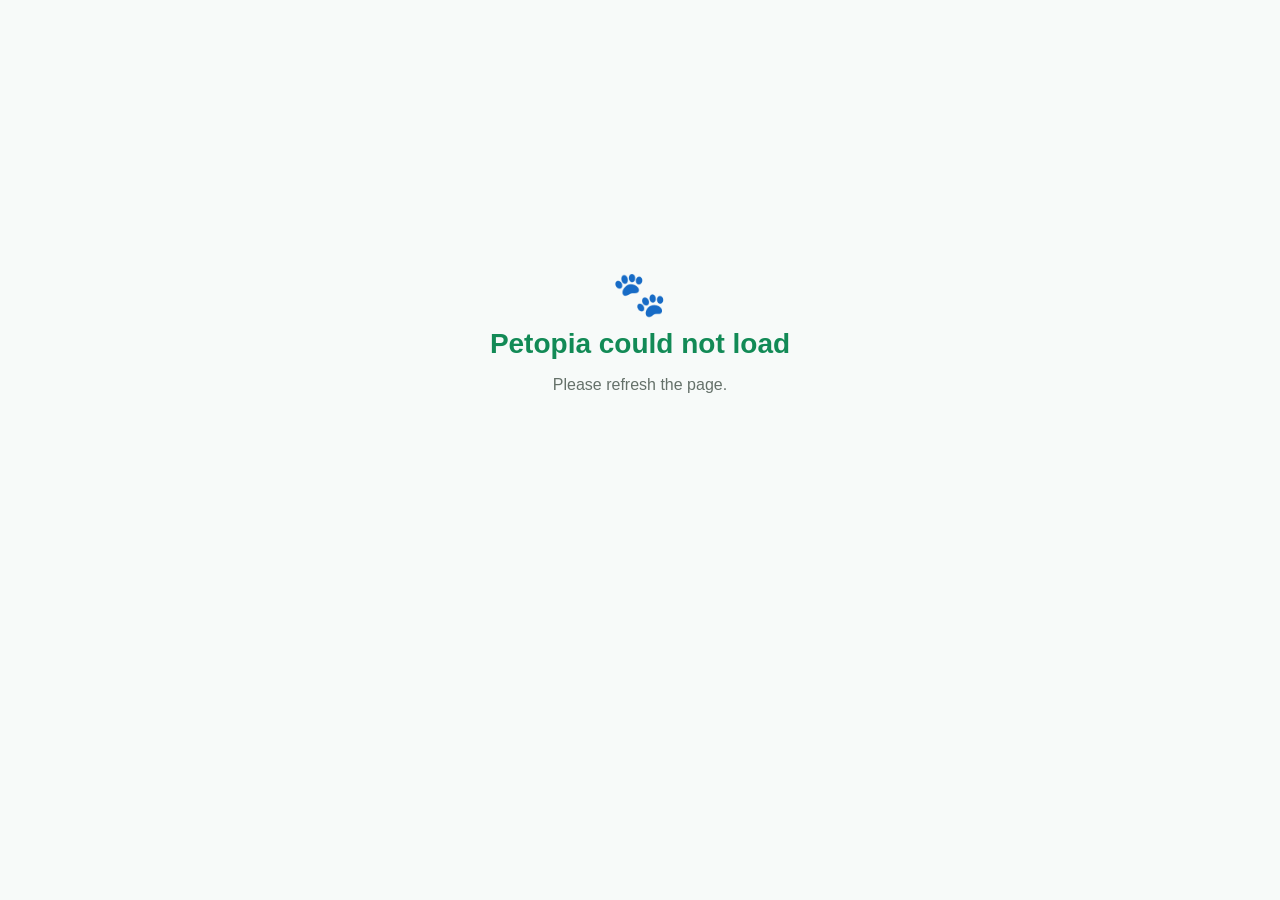
==== index.html @ bb81acf7 "Deploy Petopia web app" ====
<!DOCTYPE html>
<html lang="en">
<head>
<meta charset="UTF-8">
<meta name="viewport" content="width=device-width, initial-scale=1.0">
<title>Petopia — Lonely No More, When Pets Adore</title>
<meta name="description" content="Petopia interactive pet adoption and pet care prototype">
<style>body{margin:0;font-family:Arial,sans-serif;background:#f7faf9;color:#17221c}#boot{min-height:70vh;display:grid;place-items:center;text-align:center;padding:24px}#boot b{font-size:28px;color:#128a56}#boot p{color:#65716a}.bootpaw{font-size:44px;margin-bottom:8px}</style>
</head>
<body>
<div id="boot"><div><div class="bootpaw">🐾</div><b>Petopia</b><p>Loading your pet adoption experience…</p></div></div>
<script>
(async()=>{
 const styles=['chunks/style-01.txt', 'chunks/style-02.txt', 'chunks/style-03.txt', 'chunks/style-04.txt', 'chunks/style-05.txt', 'chunks/style-06.txt'];
 const bodies=['chunks/body-01.txt', 'chunks/body-02.txt', 'chunks/body-03.txt', 'chunks/body-04.txt'];
 const scripts=['chunks/script-01.txt', 'chunks/script-02.txt', 'chunks/script-03.txt', 'chunks/script-04.txt', 'chunks/script-05.txt', 'chunks/script-06.txt'];
 const read=async(list)=>{const out=await Promise.all(list.map(async u=>{const r=await fetch(u);if(!r.ok)throw new Error(u);return r.text()}));return out.join('')};
 try{
  const [css,html,js]=await Promise.all([read(styles),read(bodies),read(scripts)]);
  const st=document.createElement('style');st.textContent=css;document.head.appendChild(st);
  document.body.innerHTML=html;
  const sc=document.createElement('script');sc.textContent=js;document.body.appendChild(sc);
 }catch(err){document.getElementById('boot').innerHTML='<div><div class="bootpaw">🐾</div><b>Petopia could not load</b><p>Please refresh the page.</p></div>';console.error(err)}
})();
</script>
</body>
</html>
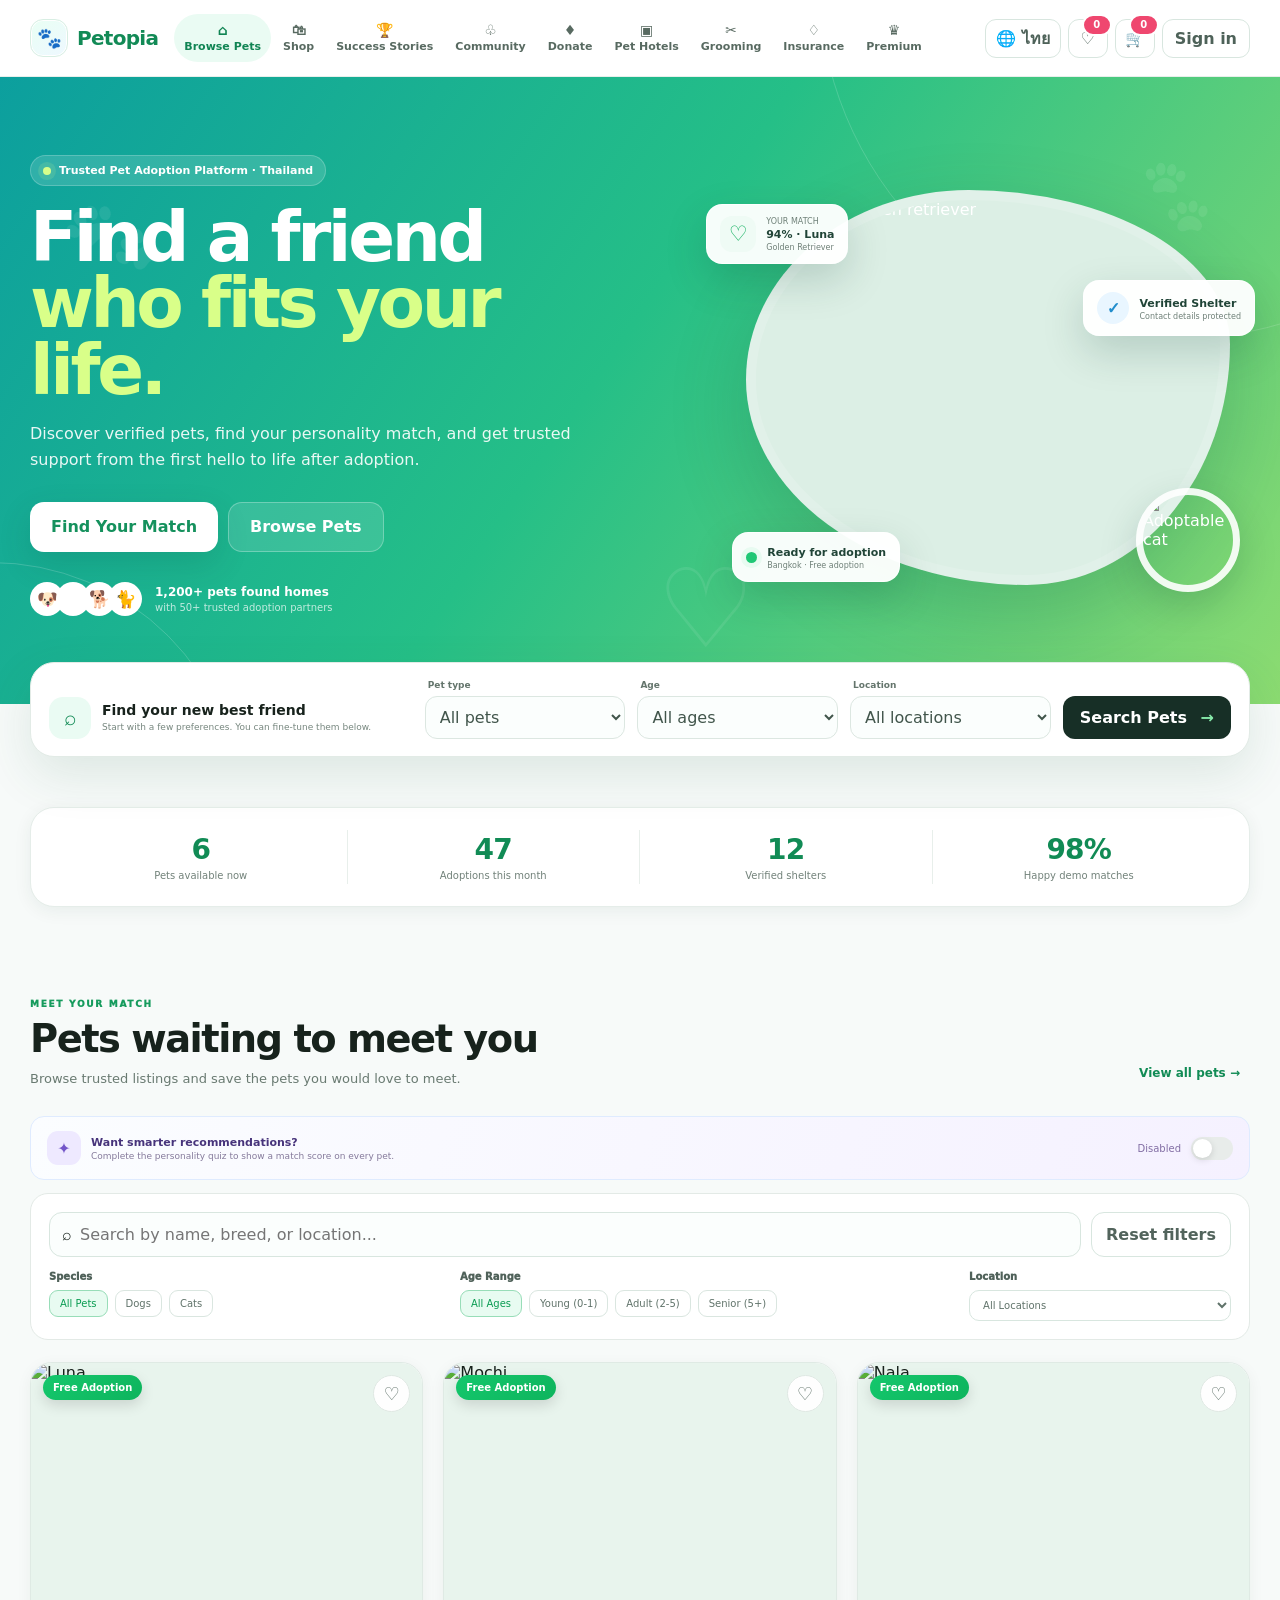
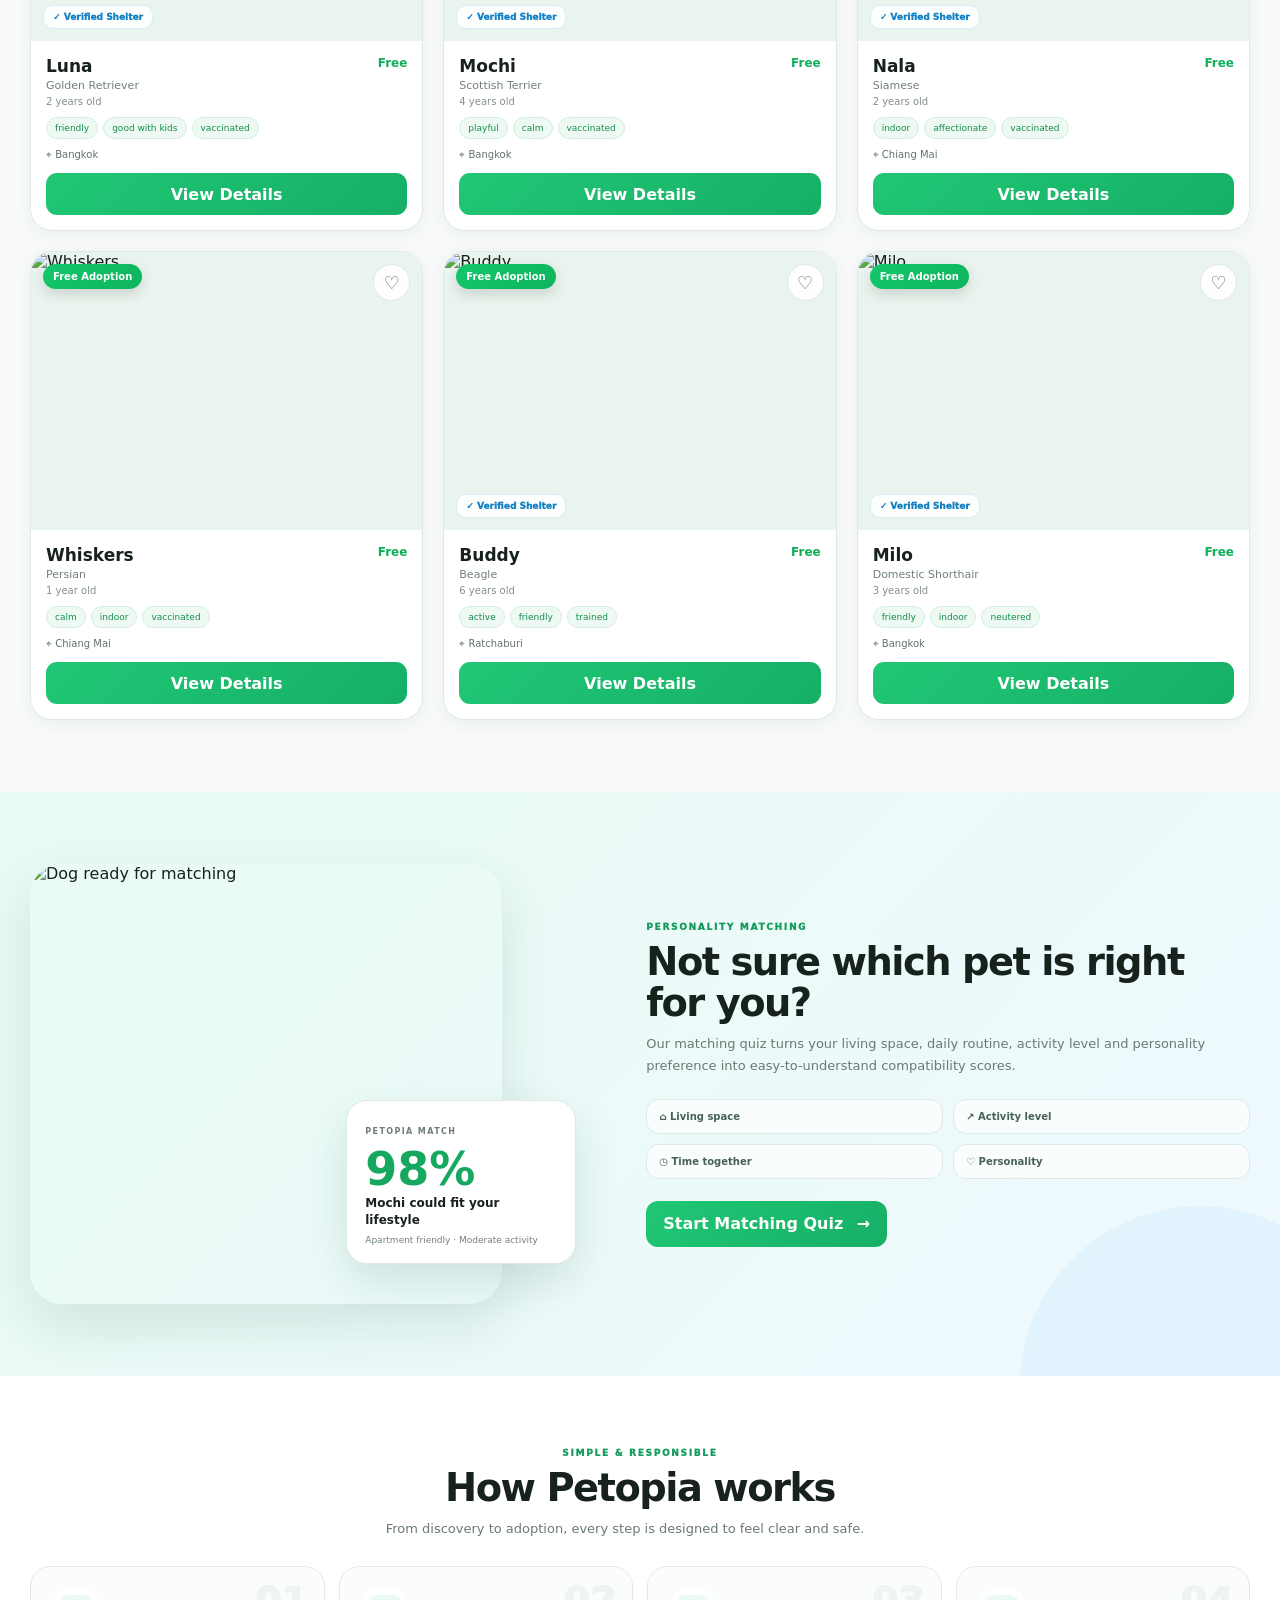
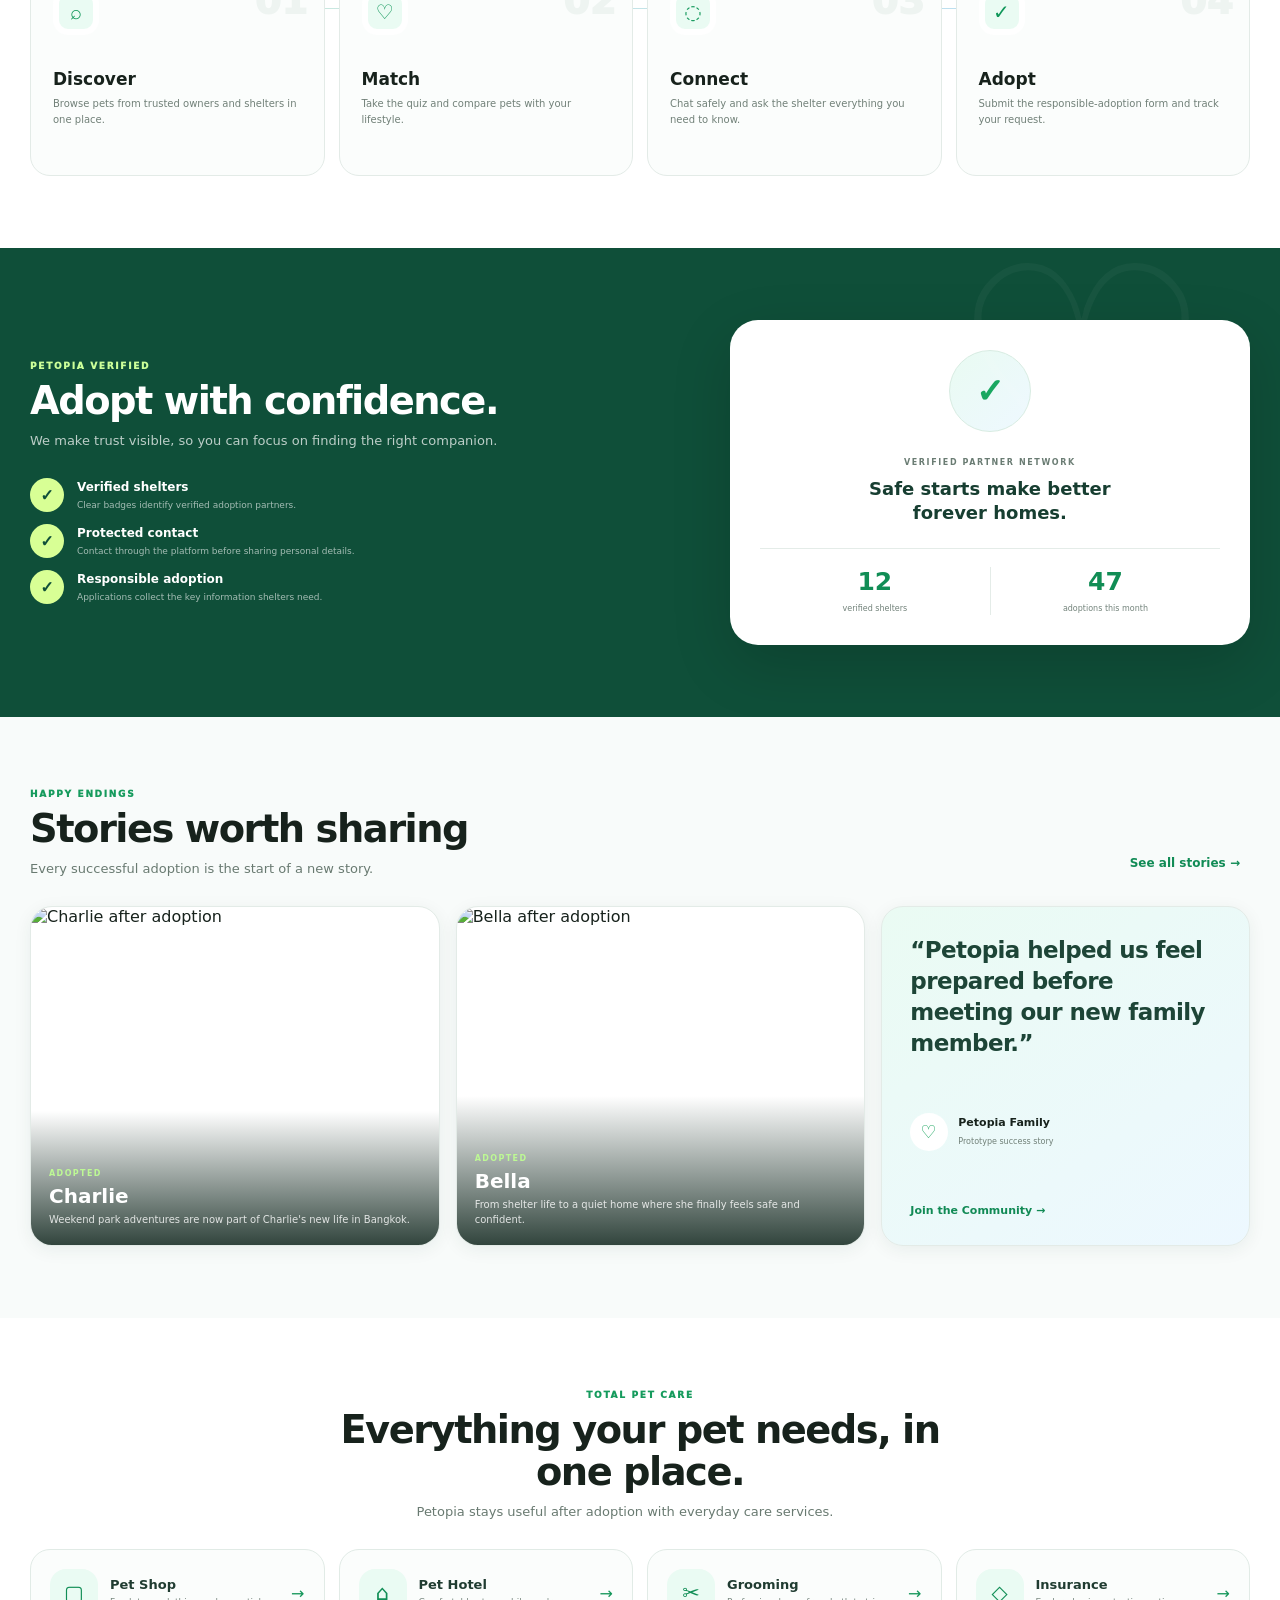
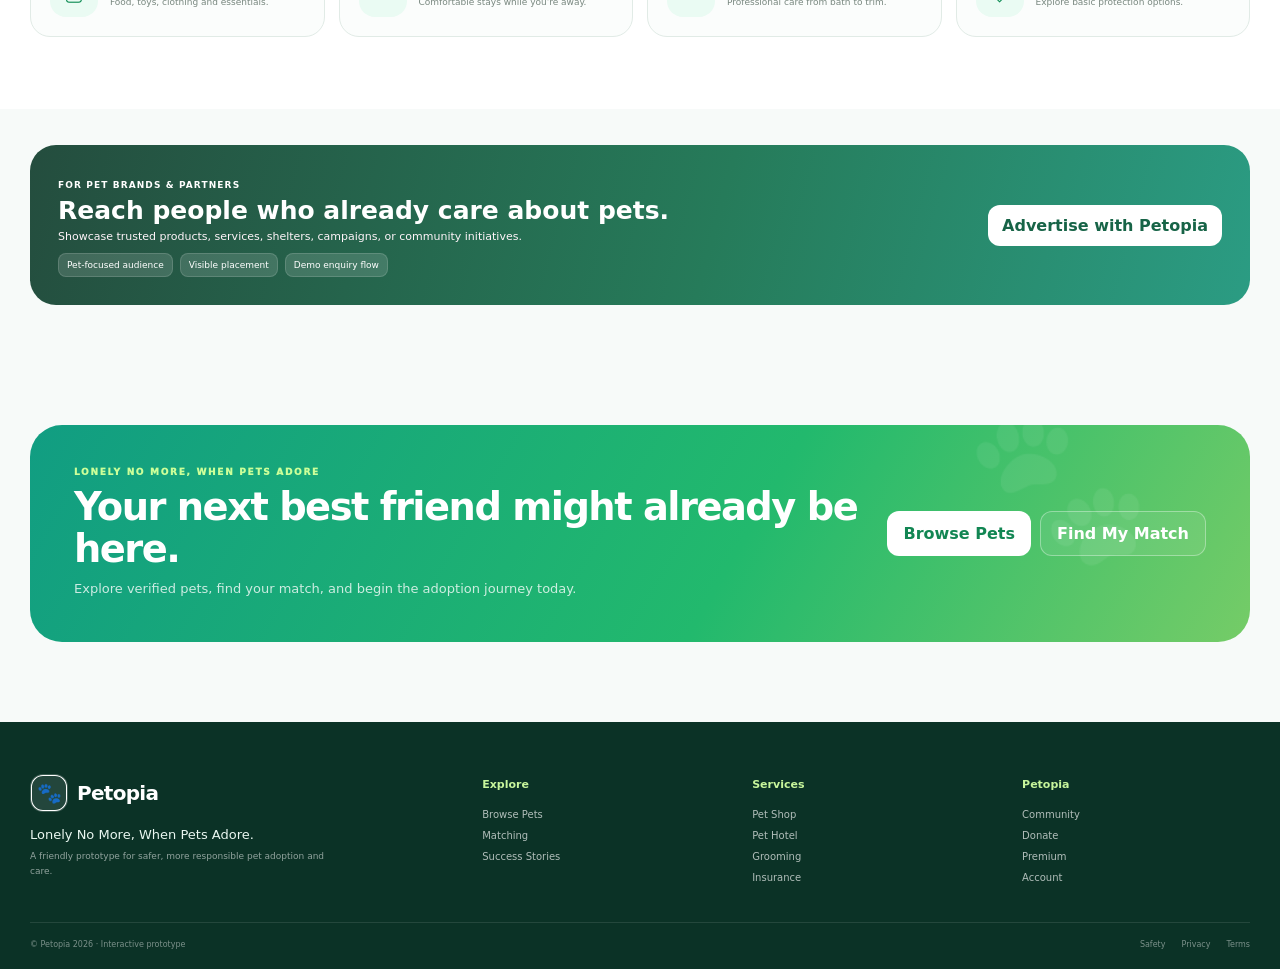
==== commit a5a177ca: "Rename homepage to index.html for GitHub Pages" ====
--- a/index.html
+++ b/index.html
@@ -1,27 +1,457 @@
 <!DOCTYPE html>
 <html lang="en">
 <head>
-<meta charset="UTF-8">
-<meta name="viewport" content="width=device-width, initial-scale=1.0">
+<meta charset="UTF-8" />
+<meta name="viewport" content="width=device-width, initial-scale=1.0" />
 <title>Petopia — Lonely No More, When Pets Adore</title>
-<meta name="description" content="Petopia interactive pet adoption and pet care prototype">
-<style>body{margin:0;font-family:Arial,sans-serif;background:#f7faf9;color:#17221c}#boot{min-height:70vh;display:grid;place-items:center;text-align:center;padding:24px}#boot b{font-size:28px;color:#128a56}#boot p{color:#65716a}.bootpaw{font-size:44px;margin-bottom:8px}</style>
+<meta name="description" content="Petopia interactive pet adoption and pet care prototype" />
+<style>
+:root{
+  --green:#16c86d;--green-dark:#0f9d58;--green-deep:#087d45;--mint:#ecfbf4;--blue:#27a7e8;--blue-deep:#1786c7;
+  --lime:#b8ef6f;--pink:#ff5d8f;--violet:#8f67ff;--orange:#ff9b3d;--yellow:#ffd45f;
+  --ink:#193128;--muted:#6d7f77;--line:#dfeae5;--bg:#f5fbf8;--card:#ffffff;
+  --shadow:0 16px 44px rgba(30,96,69,.12);--shadow-soft:0 8px 26px rgba(30,96,69,.08);
+  --r-xl:28px;--r-lg:20px;--r-md:14px;--r-sm:10px;
+}
+*{box-sizing:border-box}html{scroll-behavior:smooth}body{margin:0;background:radial-gradient(circle at 5% 0%,#e5fbf2 0,transparent 34%),linear-gradient(180deg,#fbfffd 0%,#f2f9f6 100%);color:var(--ink);font-family:Inter,ui-sans-serif,system-ui,-apple-system,BlinkMacSystemFont,"Segoe UI",sans-serif}body.modal-open{overflow:hidden}
+button,input,select,textarea{font:inherit}button{cursor:pointer}a{text-decoration:none;color:inherit}.hidden{display:none!important}.shell{width:min(1220px,calc(100% - 32px));margin:auto}.muted{color:var(--muted)}
+.topbar{position:sticky;top:0;z-index:60;background:rgba(255,255,255,.9);backdrop-filter:blur(16px);border-bottom:1px solid rgba(210,228,219,.85)}
+.nav{min-height:72px;display:flex;align-items:center;gap:16px}.brand{display:flex;align-items:center;gap:9px;font-weight:950;letter-spacing:-.7px;color:var(--green-dark);white-space:nowrap}.brandmark{width:38px;height:38px;border-radius:13px;display:grid;place-items:center;background:linear-gradient(145deg,#dff8eb,#f4fffa);border:1px solid #cdebdc;box-shadow:inset 0 0 0 1px #fff;font-size:20px}.brand strong{font-size:20px}.navscroll{display:flex;align-items:center;gap:2px;min-width:0;flex:1;overflow:auto;scrollbar-width:none}.navscroll::-webkit-scrollbar{display:none}.navlink{border:0;background:transparent;padding:9px 8px;border-radius:11px;color:#586a61;font-size:11px;font-weight:850;white-space:nowrap;transition:.18s}.navlink:hover,.navlink.active{background:#edf9f3;color:var(--green-dark)}.navlink .ico{display:block;font-size:14px;line-height:1;margin-bottom:3px}.navright{display:flex;align-items:center;gap:7px}.iconbtn,.btn-outline,.btn-solid{height:39px;border-radius:11px;padding:0 12px;border:1px solid #d8e6df;background:#fff;color:#4e6259;font-weight:850}.iconbtn{min-width:40px;padding:0;position:relative}.iconbtn.badged::after{content:attr(data-count);position:absolute;right:-5px;top:-6px;min-width:18px;height:18px;padding:0 4px;border-radius:999px;background:#ef476f;color:white;display:grid;place-items:center;font-size:10px;border:2px solid #fff}.btn-solid{background:linear-gradient(135deg,var(--green),#0fb95f);color:#fff;border-color:transparent;box-shadow:0 8px 20px rgba(22,200,109,.22)}.btn-solid:hover{transform:translateY(-1px)}.btn-outline{background:#fff}.menuBtn{display:none}
+.page{display:none;min-height:calc(100vh - 72px)}.page.active{display:block}.content{padding:26px 0 64px}
+.hero{position:relative;overflow:hidden;background:linear-gradient(118deg,#08a9b8 0%,#22bd8f 48%,#79dd73 100%);color:#fff;padding:72px 0 62px}.hero:before,.hero:after{content:"";position:absolute;border:1px solid rgba(255,255,255,.18);border-radius:50%}.hero:before{width:560px;height:560px;right:-180px;top:-330px}.hero:after{width:360px;height:360px;left:-160px;bottom:-260px}.heroInner{position:relative;z-index:1;display:grid;grid-template-columns:1.15fr .85fr;gap:30px;align-items:center}.eyebrow{display:inline-flex;align-items:center;gap:8px;background:rgba(255,255,255,.14);border:1px solid rgba(255,255,255,.2);padding:8px 11px;border-radius:999px;font-size:11px;font-weight:900}.hero h1{font-size:clamp(38px,5vw,66px);line-height:.98;letter-spacing:-2.4px;margin:15px 0 14px;max-width:760px}.hero p{font-size:15px;line-height:1.65;max-width:650px;color:rgba(255,255,255,.9)}.heroActions{display:flex;gap:10px;flex-wrap:wrap;margin-top:24px}.heroActions button{height:46px;border:0;border-radius:13px;padding:0 18px;font-weight:900}.heroActions .white{background:#fff;color:#15915d}.heroActions .ghost{background:rgba(255,255,255,.12);color:#fff;border:1px solid rgba(255,255,255,.27)}.heroPanel{background:rgba(255,255,255,.13);border:1px solid rgba(255,255,255,.22);border-radius:28px;padding:18px;box-shadow:0 22px 60px rgba(0,70,60,.12);backdrop-filter:blur(8px)}.heroPets{display:grid;grid-template-columns:1.2fr .8fr;gap:10px}.heroPet{position:relative;overflow:hidden;border-radius:20px;min-height:230px;background:#dcefe5}.heroPet.small{display:grid;grid-template-rows:1fr 1fr;gap:10px;background:transparent}.heroPet img{width:100%;height:100%;object-fit:cover;display:block}.miniPhoto{overflow:hidden;border-radius:18px;min-height:110px}.heroBadge{position:absolute;left:12px;bottom:12px;background:#fff;color:#1c4b38;padding:8px 10px;border-radius:12px;font-size:10px;font-weight:900;box-shadow:var(--shadow-soft)}
+.stats{display:grid;grid-template-columns:repeat(3,1fr);gap:12px;margin-top:24px}.statbox{background:rgba(255,255,255,.12);border:1px solid rgba(255,255,255,.2);border-radius:14px;padding:13px 15px}.statbox b{display:block;font-size:23px}.statbox span{font-size:10px;color:rgba(255,255,255,.8)}
+.ad{background:linear-gradient(100deg,#ff8651,#ff4f8c 48%,#9b61ff);color:white;border-radius:22px;padding:22px;display:grid;grid-template-columns:1fr auto;gap:18px;align-items:center;box-shadow:var(--shadow)}.ad small{font-size:9px;font-weight:900;letter-spacing:1.1px}.ad h3{font-size:20px;margin:4px 0 5px}.ad p{font-size:11px;margin:0 0 10px;color:#fff5fa}.adChips{display:flex;gap:7px;flex-wrap:wrap}.adChips span{background:rgba(255,255,255,.14);border:1px solid rgba(255,255,255,.14);padding:6px 8px;border-radius:8px;font-size:9px}.ad button{border:0;border-radius:12px;background:#fff;color:#8f4cff;padding:11px 14px;font-weight:900}.tip{margin:14px 0;background:#f0fff7;border:1px solid #ccefdc;color:#337653;padding:11px 13px;border-radius:12px;font-size:11px}.quizbar{display:flex;align-items:center;gap:10px;background:#fff;border:1px solid #eadfff;padding:13px 15px;border-radius:14px;margin:14px 0;box-shadow:var(--shadow-soft)}.quizbar b{font-size:11px;color:#6f43c5}.quizbar .state{margin-left:auto;font-size:10px;color:#826ea4}.switch{width:42px;height:23px;border-radius:999px;background:#e8ecea;border:0;position:relative}.switch:after{content:"";position:absolute;width:19px;height:19px;left:2px;top:2px;background:#fff;border-radius:50%;box-shadow:0 2px 7px #0002;transition:.2s}.switch.on{background:#8057e8}.switch.on:after{left:21px}
+.filters{background:#fff;border:1px solid var(--line);border-radius:20px;padding:18px;margin:14px 0 22px;box-shadow:var(--shadow-soft)}.searchrow{display:grid;grid-template-columns:1fr auto;gap:10px}.searchbox{display:flex;align-items:center;gap:8px;border:1px solid #d8e6df;border-radius:13px;padding:0 12px;background:#fbfefd}.searchbox input{border:0;outline:0;width:100%;padding:12px 0;background:transparent}.filterbtn{border:1px solid #d8e6df;background:#fff;border-radius:13px;padding:0 14px;font-weight:850;color:#52645c}.filterGroups{display:grid;grid-template-columns:1.2fr 1.5fr .8fr;gap:18px;margin-top:14px}.filtertitle{font-size:10px;font-weight:950;color:#50625a;margin-bottom:8px}.filterchips{display:flex;gap:7px;flex-wrap:wrap}.chipbtn{border:1px solid #dae6e0;background:#fff;border-radius:9px;padding:7px 10px;font-size:10px;color:#60736a}.chipbtn.active{background:#e8fbf1;color:#0a9c52;border-color:#98ddb8}.locationSelect{width:100%;border:1px solid #d8e6df;border-radius:10px;padding:8px 9px;background:#fff;color:#60736a;font-size:10px}
+.petgrid{display:grid;grid-template-columns:repeat(3,1fr);gap:18px}.petcard{background:#fff;border:1px solid #dfeae4;border-radius:20px;overflow:hidden;box-shadow:var(--shadow-soft);transition:.2s}.petcard:hover{transform:translateY(-3px);box-shadow:var(--shadow)}.petphoto{height:265px;position:relative;overflow:hidden;background:#e8f4ed}.petphoto img{width:100%;height:100%;object-fit:cover;display:block;transition:.35s}.petcard:hover .petphoto img{transform:scale(1.025)}.petlabel{position:absolute;left:12px;top:12px;padding:7px 10px;border-radius:10px;color:#fff;background:linear-gradient(135deg,#14c76c,#0eb45d);font-size:10px;font-weight:900;box-shadow:0 5px 14px #0002}.verifiedBadge{position:absolute;left:12px;bottom:12px;padding:6px 9px;border-radius:10px;background:rgba(255,255,255,.92);color:#1582c3;font-size:9px;font-weight:950}.heart{position:absolute;right:12px;top:12px;width:37px;height:37px;border-radius:50%;border:1px solid #dfe8e3;background:rgba(255,255,255,.95);font-size:18px;color:#5d7067;display:grid;place-items:center}.heart.saved{color:#e84568}.petbody{padding:15px}.nameRow{display:flex;justify-content:space-between;gap:10px}.nameRow h3{font-size:17px;margin:0}.nameRow strong{color:#0daf57;font-size:12px}.breed{font-size:11px;color:#718078;margin-top:3px}.age{font-size:10px;color:#849089;margin-top:4px}.tags{display:flex;gap:5px;flex-wrap:wrap;margin:10px 0}.tag{display:inline-flex;background:#edf9f2;color:#168d4c;border:1px solid #d3efdf;border-radius:8px;padding:5px 7px;font-size:9px}.location{font-size:10px;color:#61736a;margin:10px 0 12px}.viewbtn,.greenFull,.smallgreen{border:0;background:linear-gradient(135deg,var(--green),#0eb95d);color:white;font-weight:900;border-radius:11px}.viewbtn{width:100%;padding:11px}.greenFull{width:100%;padding:12px}.smallgreen{padding:9px 12px}.empty{grid-column:1/-1;background:#fff;border:1px dashed #cbdad2;border-radius:18px;padding:44px;text-align:center;color:#73847b}
+.pageHead{text-align:center;padding:38px 0 20px}.pageHead .emoji{width:48px;height:48px;border-radius:16px;background:#eaf9f1;color:#0ca253;display:grid;place-items:center;margin:auto;font-size:23px}.pageHead h1{margin:10px 0 5px;font-size:31px;letter-spacing:-.7px}.pageHead p{margin:0;color:#75847d;font-size:12px}.whitePanel{background:#fff;border:1px solid var(--line);border-radius:18px;padding:18px;box-shadow:var(--shadow-soft)}
+.detailLayout{display:grid;grid-template-columns:1.04fr .96fr;background:#fff;border:1px solid var(--line);border-radius:24px;overflow:hidden;box-shadow:var(--shadow)}.detailImageWrap{position:relative;min-height:620px;background:#edf8f2}.detailImageWrap img{width:100%;height:100%;min-height:620px;object-fit:cover}.detailInfo{padding:29px}.back{border:0;background:#eff8f3;color:#557066;padding:8px 10px;border-radius:10px;font-size:10px;font-weight:850;margin-bottom:15px}.detailTitle{display:flex;justify-content:space-between;gap:18px}.detailTitle h2{font-size:34px;margin:0}.detailBreed{font-size:12px;color:#74837c;margin-top:3px}.price{font-weight:950;color:#0cac57;text-align:right}.price small{display:block;color:#87938d;font-size:8px;font-weight:650}.detailStats{display:grid;grid-template-columns:1fr 1fr;gap:10px;margin:16px 0}.detailStat{background:#f6faf8;border:1px solid #edf2ef;padding:13px;border-radius:12px}.detailStat small{display:block;font-size:8px;color:#8a9690;margin-bottom:2px}.detailStat b{font-size:11px}.verify{padding:11px 12px;border-radius:12px;background:#eef8ff;border:1px solid #d7ebfa;color:#2480ba;font-size:10px;font-weight:850}.adopt{width:100%;border:0;background:linear-gradient(135deg,var(--green),#0dbb60);color:#fff;padding:12px;border-radius:11px;font-weight:950;margin-top:12px}.secondaryFull{width:100%;border:1px solid #d7e4dd;background:#fff;color:#53665c;padding:11px;border-radius:11px;font-weight:850;margin-top:8px}.shelter{margin-top:13px;background:#f2fff8;border:1px solid #d1f1df;border-radius:13px;padding:13px}.shelter b{font-size:10px;color:#147343}.shelter p{font-size:9px;color:#6a7b72;line-height:1.5;margin:5px 0 0}.storyBox{margin-top:18px;background:#fff;border:1px solid var(--line);border-radius:20px;padding:20px;box-shadow:var(--shadow-soft)}.storyBox h3{margin:0 0 8px}.storyBox p{font-size:11px;line-height:1.7;color:#62746b}.mapFake{height:245px;border-radius:16px;position:relative;overflow:hidden;background:linear-gradient(135deg,#d9ebe2,#eff7f3);border:1px solid #d4e3dc;margin-top:10px}.mapFake:before{content:"";position:absolute;inset:0;background-image:linear-gradient(28deg,transparent 46%,#b9d1c5 48%,transparent 50%),linear-gradient(-28deg,transparent 46%,#c8dbd1 48%,transparent 50%);background-size:100px 78px;opacity:.8}.pin{position:absolute;left:50%;top:50%;transform:translate(-50%,-50%);font-size:32px}.mapLabel{position:absolute;left:50%;top:63%;transform:translateX(-50%);background:#fff;border:1px solid #d4e2dc;padding:6px 8px;border-radius:8px;font-size:9px;font-weight:900}
+.cards4{display:grid;grid-template-columns:repeat(4,1fr);gap:16px}.product,.storyCard{background:#fff;border:1px solid var(--line);border-radius:18px;overflow:hidden;box-shadow:var(--shadow-soft)}.product img,.storyCard img{width:100%;height:205px;object-fit:cover;display:block}.product .body,.storyCard .body{padding:13px}.product h3,.storyCard h3{font-size:14px;margin:0 0 4px}.product p,.storyCard p{font-size:10px;color:#6f7f77;line-height:1.5;min-height:45px}.priceRow{display:flex;justify-content:space-between;align-items:center;gap:8px}.priceRow b{color:#0b9f53}.cartBar{position:sticky;bottom:14px;z-index:20;margin:0 auto 20px;max-width:780px;background:#173c2d;color:#fff;border-radius:16px;padding:12px 14px;display:flex;align-items:center;gap:12px;box-shadow:0 14px 35px #173c2d33}.cartBar .grow{flex:1}.cartBar small{display:block;color:#d9ebe2}.cartBar button{border:0;background:#fff;color:#173c2d;border-radius:10px;padding:9px 12px;font-weight:900}
+.serviceGrid{display:grid;grid-template-columns:repeat(3,1fr);gap:16px}.service{background:#fff;border:1px solid var(--line);border-radius:20px;overflow:hidden;box-shadow:var(--shadow-soft)}.serviceTop{padding:19px;background:linear-gradient(135deg,#7f67ff,#9b59ff);color:#fff}.serviceTop.pink{background:linear-gradient(135deg,#ff4e8d,#ff7564)}.serviceTop.blue{background:linear-gradient(135deg,#22a5e8,#1a83d0)}.serviceTop h3{margin:0 0 5px;font-size:15px}.serviceTop b{font-size:18px}.serviceBody{padding:16px}.serviceBody p{font-size:10px;color:#6e7e76;line-height:1.55}.serviceBody ul{list-style:none;padding:0;margin:12px 0}.serviceBody li{font-size:10px;color:#586b61;margin:8px 0}.serviceBody li:before{content:"✓";color:#0dad58;margin-right:7px;font-weight:900}
+.community{max-width:760px;margin:auto}.composer textarea{width:100%;min-height:110px;border:1px solid #dbe7e1;border-radius:13px;padding:12px;resize:vertical;outline:0}.post{background:#fff;border:1px solid var(--line);border-radius:18px;padding:16px;margin-top:12px;box-shadow:var(--shadow-soft)}.postHead{display:flex;align-items:center;gap:10px}.avatar{width:38px;height:38px;border-radius:50%;background:#e9f9f1;display:grid;place-items:center}.postHead small{display:block;color:#8a9690;font-size:9px;margin-top:2px}.post p{font-size:11px;line-height:1.6;color:#566a60}.postActions{display:flex;gap:10px;border-top:1px solid #edf1ef;padding-top:10px}.postActions button{border:0;background:transparent;color:#667970;font-size:10px;padding:5px 3px}.postActions button.active{color:#e44768;font-weight:900}.commentBox{margin-top:8px;padding:10px;background:#f7faf9;border-radius:10px;font-size:10px;color:#617269}
+.donateGrid{display:grid;grid-template-columns:1.05fr .95fr;gap:16px;max-width:840px;margin:auto}.amounts{display:flex;gap:8px;flex-wrap:wrap}.amountbtn{border:1px solid #dbe7e1;background:#f8fbfa;border-radius:10px;padding:9px 12px;font-size:10px}.amountbtn.active{background:#e8fbf1;color:#0a9f53;border-color:#7dd5a5}.field{display:grid;gap:6px;margin-top:12px}.field label{font-size:9px;font-weight:900;color:#596d62}.field input,.field select,.field textarea{width:100%;border:1px solid #d9e5df;background:#fff;border-radius:11px;padding:11px;outline:0}.field textarea{min-height:90px;resize:vertical}.impact{display:grid;grid-template-columns:repeat(3,1fr);gap:12px;max-width:840px;margin:14px auto 0}.impact div{background:#fff;border:1px solid var(--line);border-radius:14px;padding:14px;text-align:center}.impact b{display:block;color:#0a9f53}.impact span{font-size:9px;color:#718079}.premiumGrid{display:grid;grid-template-columns:1fr 1fr;gap:18px;max-width:760px;margin:auto}.premium{background:#fff;border:1px solid var(--line);border-radius:22px;padding:22px;box-shadow:var(--shadow-soft);position:relative}.premium.best{border:2px solid #d7a62f}.bestBadge{position:absolute;right:16px;top:14px;background:#fff4c9;color:#9b7010;padding:6px 8px;border-radius:999px;font-size:8px;font-weight:950}.premium .crown{text-align:center;font-size:26px}.premium h3{text-align:center;margin:8px 0}.premium .big{text-align:center;font-size:31px;font-weight:950}.premium .big small{font-size:10px;color:#7c8983}.premium ul{list-style:none;padding:0;margin:16px 0}.premium li{font-size:10px;color:#5e7166;margin:9px 0}.premium button{width:100%;border:0;border-radius:11px;background:linear-gradient(135deg,#ffb02e,#ff7a24);color:#fff;padding:11px;font-weight:900}
+.quizWrap{max-width:700px;margin:auto}.progress{height:7px;background:#e9efec;border-radius:99px;overflow:hidden;margin:10px 0 20px}.progress span{display:block;height:100%;background:linear-gradient(90deg,#19c86f,#33aaf0)}.quizOptions{display:grid;grid-template-columns:1fr 1fr;gap:12px}.quizChoice{min-height:115px;border:1px solid #d9e6df;background:#fff;border-radius:16px;padding:15px;display:grid;place-items:center;gap:7px;color:#556960}.quizChoice span{font-size:28px}.quizChoice.selected{border-color:#68d09a;background:#effcf5;box-shadow:inset 0 0 0 1px #68d09a}.quizActions{display:flex;justify-content:space-between;margin-top:18px}.quizActions button{border:1px solid #dbe6e0;background:#fff;padding:10px 14px;border-radius:11px;font-weight:850;color:#5d6e65}.quizActions .next{background:linear-gradient(135deg,var(--green),#0bb25a);color:#fff;border-color:transparent}
+.authBg{padding:55px 0;background:linear-gradient(135deg,#e7fbf1,#eef9ff)}.authCard{width:min(570px,100%);margin:auto;background:#fff;border:1px solid var(--line);border-radius:24px;padding:25px;box-shadow:var(--shadow)}.authCard h1{margin:0 0 4px}.authCard>p{font-size:11px;color:#7a8881}.demoBox{background:#f0fff7;border:1px solid #cfefdc;border-radius:13px;padding:11px;font-size:10px;color:#397257;margin:14px 0}.authGrid{display:grid;grid-template-columns:1fr 1fr;gap:10px}.authGrid .full{grid-column:1/-1}.authMsg{min-height:16px;color:#d7475e;font-size:10px}.authSwitch{text-align:center;font-size:10px;color:#728079;margin-top:12px}.authSwitch button{border:0;background:transparent;color:#0ca754;font-weight:900}
+.profileCard{max-width:880px;margin:38px auto;background:#fff;border:1px solid var(--line);border-radius:24px;padding:24px;box-shadow:var(--shadow)}.profileTop{display:flex;align-items:center;gap:15px}.profileAvatar{width:66px;height:66px;border-radius:22px;background:linear-gradient(135deg,#e2f8ec,#edf8ff);display:grid;place-items:center;font-size:30px}.profileTop h2{margin:0}.profileTop p{margin:4px 0;color:#75847c;font-size:11px}.profileMeta{display:grid;grid-template-columns:repeat(4,1fr);gap:10px;margin-top:18px}.profileMeta div{background:#f7faf8;border:1px solid #edf2ef;border-radius:13px;padding:12px}.profileMeta small{display:block;color:#8b9791;font-size:8px}.profileMeta b{font-size:11px}.dashboardGrid{display:grid;grid-template-columns:1fr 1fr;gap:14px;margin-top:16px}.dashBox{border:1px solid #e1e9e5;border-radius:15px;padding:14px}.dashBox h3{font-size:13px;margin:0 0 8px}.dashItem{display:flex;justify-content:space-between;gap:10px;font-size:10px;padding:8px 0;border-bottom:1px solid #eef2f0}.dashItem:last-child{border-bottom:0}.status{padding:4px 7px;border-radius:999px;background:#edf8f2;color:#168d4c;font-size:8px;font-weight:900}
+.chat{max-width:760px;margin:30px auto;background:#fff;border:1px solid var(--line);border-radius:22px;overflow:hidden;box-shadow:var(--shadow)}.chatHead{padding:16px 18px;background:linear-gradient(100deg,#10b884,#21a7e5);color:#fff}.chatHead small{font-size:9px;opacity:.85}.messages{min-height:430px;padding:17px;background:#f7fbf9;display:flex;flex-direction:column;gap:10px}.bubble{max-width:76%;padding:10px 12px;border-radius:14px;font-size:10px;line-height:1.5}.bubble.me{margin-left:auto;background:#17c86e;color:#fff;border-bottom-right-radius:4px}.bubble.them{background:#fff;border:1px solid #dce7e1;border-bottom-left-radius:4px}.chatForm{display:grid;grid-template-columns:1fr auto;gap:8px;padding:12px}.chatForm input{border:1px solid #d9e5df;border-radius:11px;padding:11px;outline:0}.chatForm button{border:0;border-radius:10px;background:#19bd67;color:#fff;padding:0 16px;font-weight:900}
+.modal{position:fixed;inset:0;z-index:100;background:rgba(12,34,25,.45);display:none;align-items:center;justify-content:center;padding:18px}.modal.open{display:flex}.modalCard{width:min(620px,100%);max-height:90vh;overflow:auto;background:#fff;border-radius:24px;box-shadow:0 30px 90px rgba(5,38,25,.25);padding:20px}.modalHead{display:flex;justify-content:space-between;align-items:flex-start;gap:16px}.modalHead h2{font-size:21px;margin:0}.modalHead p{font-size:10px;color:#74847b;margin:4px 0 0}.closeBtn{width:36px;height:36px;border:1px solid #dce7e2;background:#fff;border-radius:10px;font-size:18px}.formGrid{display:grid;grid-template-columns:1fr 1fr;gap:10px}.formGrid .full{grid-column:1/-1}.modalActions{display:flex;justify-content:flex-end;gap:8px;margin-top:16px}.modalActions button{border-radius:10px;padding:10px 13px;font-weight:900}.modalActions .cancel{border:1px solid #d9e5df;background:#fff;color:#5f7167}.modalActions .submit{border:0;background:linear-gradient(135deg,var(--green),#0bb15a);color:#fff}.receipt{background:#f1fff7;border:1px solid #ceefdc;border-radius:14px;padding:14px;margin-top:12px;font-size:10px;color:#397358}.cartList{display:grid;gap:9px;margin-top:12px}.cartItem{display:grid;grid-template-columns:48px 1fr auto;gap:10px;align-items:center;border:1px solid #e2ebe6;border-radius:12px;padding:8px}.cartItem img{width:48px;height:48px;object-fit:cover;border-radius:9px}.qty{display:flex;align-items:center;gap:6px}.qty button{width:25px;height:25px;border:1px solid #dce6e1;background:#fff;border-radius:7px}.toast{position:fixed;left:50%;bottom:24px;z-index:140;transform:translate(-50%,20px);opacity:0;pointer-events:none;background:#173d2e;color:#fff;padding:11px 15px;border-radius:12px;font-size:10px;font-weight:800;transition:.2s;box-shadow:0 12px 30px #173d2e33}.toast.show{opacity:1;transform:translate(-50%,0)}
+@media(max-width:1040px){.heroInner{grid-template-columns:1fr}.heroPanel{display:none}.petgrid{grid-template-columns:repeat(2,1fr)}.cards4{grid-template-columns:repeat(2,1fr)}.serviceGrid{grid-template-columns:1fr 1fr}.profileMeta{grid-template-columns:repeat(2,1fr)}}
+@media(max-width:780px){.shell{width:min(100% - 22px,1220px)}.menuBtn{display:block;order:2}.brand{flex:1}.nav{flex-wrap:wrap;padding:10px 0}.navscroll{order:4;width:100%;display:none;flex-direction:column;align-items:stretch;background:#fff;border-top:1px solid var(--line);padding-top:8px}.menuopen .navscroll{display:flex}.navlink{text-align:left}.navlink .ico{display:inline;margin-right:8px}.navright{order:3}.btn-outline,.btn-solid{padding:0 9px;font-size:10px}.hero{padding:52px 0}.hero h1{font-size:42px}.stats{grid-template-columns:1fr}.ad{grid-template-columns:1fr}.filterGroups{grid-template-columns:1fr}.detailLayout{grid-template-columns:1fr}.detailImageWrap,.detailImageWrap img{min-height:380px}.serviceGrid,.premiumGrid,.donateGrid,.dashboardGrid{grid-template-columns:1fr}.impact{grid-template-columns:1fr}.profileMeta{grid-template-columns:1fr 1fr}.formGrid,.authGrid{grid-template-columns:1fr}.formGrid .full,.authGrid .full{grid-column:auto}.authGrid #signupExtra{grid-column:auto}.quizOptions{grid-template-columns:1fr 1fr}.cartBar{margin-left:11px;margin-right:11px}}
+@media(max-width:560px){.navright #logoutBtn{display:none!important}.navright .btn-outline,.navright .btn-solid{font-size:0;min-width:40px}.navright .btn-outline:before{content:"↪";font-size:15px}.navright .btn-solid:before{content:"👤";font-size:14px}.petgrid,.cards4,.serviceGrid{grid-template-columns:1fr}.petphoto{height:300px}.searchrow{grid-template-columns:1fr}.filterbtn{height:42px}.hero h1{font-size:38px}.pageHead h1{font-size:27px}.quizOptions{grid-template-columns:1fr}.profileMeta{grid-template-columns:1fr}.cartBar{align-items:flex-start;flex-wrap:wrap}.cartBar .grow{width:100%}}
+
+/* Mobile usability pass */
+html,body{max-width:100%;overflow-x:hidden}.lang-th{font-family:Tahoma,"Leelawadee UI",Inter,ui-sans-serif,system-ui,-apple-system,"Segoe UI",sans-serif}.langBtn{width:auto!important;min-width:66px!important;padding:0 10px!important;white-space:nowrap}.navright{min-width:0}.navright>*{flex:0 0 auto}button,a,input,select,textarea{-webkit-tap-highlight-color:transparent}button:focus-visible,a:focus-visible,input:focus-visible,select:focus-visible,textarea:focus-visible{outline:3px solid rgba(22,200,109,.25);outline-offset:2px}
+@media(max-width:780px){
+  .topbar{backdrop-filter:blur(18px)}.nav{min-height:64px;gap:8px;align-items:center}.brand{min-width:0}.brand strong{font-size:18px}.brandmark{width:36px;height:36px;border-radius:12px}.menuBtn{display:grid;place-items:center;order:2;width:42px;min-width:42px;height:42px}.navright{order:3;gap:5px}.navright .iconbtn,.navright .btn-outline,.navright .btn-solid{height:42px;min-height:42px}.navscroll{order:4;width:100%;display:none;grid-template-columns:1fr 1fr;gap:6px;padding:10px 0 4px;margin-top:2px;border-top:1px solid var(--line);background:transparent}.menuopen .navscroll{display:grid}.navlink{min-height:46px;padding:10px 12px;text-align:left;font-size:12px;background:#f8fcfa;border:1px solid #edf3f0}.navlink.active{border-color:#bfe8d2;background:#eafaf2}.navlink .ico{display:inline-block;width:24px;margin:0 7px 0 0;text-align:center}.content{padding:18px 0 48px}.hero{padding:42px 0 38px}.hero h1{font-size:clamp(34px,10vw,46px);letter-spacing:-1.4px}.hero p{font-size:14px}.heroActions button{min-height:46px}.stats{grid-template-columns:repeat(3,1fr);gap:8px}.statbox{padding:11px}.statbox b{font-size:19px}.statbox span{font-size:9px}.ad{padding:18px}.filters{padding:14px}.searchbox input,.field input,.field select,.field textarea,.composer textarea,.chatForm input{font-size:16px}.chipbtn,.filterbtn,.amountbtn,.smallgreen,.viewbtn,.greenFull,.secondaryFull,.adopt,.subscribeBtn{min-height:44px}.petgrid,.cards4{gap:13px}.petphoto{height:auto;aspect-ratio:4/3}.petbody{padding:14px}.nameRow h3{font-size:18px}.breed,.age,.location,.product p,.storyCard p,.serviceBody p,.serviceBody li,.post p,.detailInfo p{font-size:12px}.tag{font-size:10px}.pageHead{padding:28px 0 16px}.pageHead h1{font-size:28px}.pageHead p{font-size:12px;line-height:1.5}.detailLayout{border-radius:18px}.detailImageWrap{min-height:0;aspect-ratio:4/3}.detailImageWrap img{min-height:0;height:100%}.detailInfo{padding:18px}.detailTitle h2{font-size:30px}.detailStats{grid-template-columns:1fr 1fr}.detailStat small{font-size:9px}.detailStat b{font-size:12px}.storyBox{padding:16px}.mapFake{height:210px}.product img,.storyCard img{height:auto;aspect-ratio:4/3}.serviceBody{padding:15px}.community{width:100%}.messages{min-height:310px;max-height:54vh;overflow:auto}.bubble{font-size:12px;max-width:86%}.chatForm button{min-height:44px}.modal{align-items:flex-end;padding:0}.modalCard{width:100%;max-width:none;max-height:92vh;border-radius:24px 24px 0 0;padding:18px 16px calc(18px + env(safe-area-inset-bottom));overscroll-behavior:contain}.modalHead{position:sticky;top:-18px;background:#fff;z-index:2;padding:2px 0 10px}.closeBtn{min-width:44px;min-height:44px}.modalActions{position:sticky;bottom:-18px;background:#fff;padding:12px 0 0;flex-wrap:wrap}.modalActions button{min-height:44px;flex:1 1 140px}.cartItem{grid-template-columns:52px minmax(0,1fr) auto}.cartItem b{overflow-wrap:anywhere}.toast{bottom:16px;width:calc(100% - 28px);text-align:center;font-size:12px}.authBg{padding:26px 0}.authCard{padding:18px;border-radius:19px}.profileCard{margin:22px auto;padding:18px}.profileTop{align-items:flex-start}.dashboardGrid{gap:10px}.dashItem{font-size:11px}.quizChoice{min-height:100px}.quizActions button{min-height:44px}.cartBar{bottom:10px;border-radius:14px}.impact div{padding:13px}.premium{padding:19px}
+}
+@media(max-width:560px){
+  .shell{width:calc(100% - 20px)}.brand{flex:1}.navright #logoutBtn{display:none!important}.navright .btn-outline,.navright .btn-solid{font-size:0;width:42px;min-width:42px;padding:0}.navright .btn-outline:before{content:"👤";font-size:15px}.navright .btn-solid:before{content:"↪";font-size:15px}.langBtn{font-size:11px!important;width:auto!important;min-width:60px!important;padding:0 8px!important}.langBtn:before{content:none!important}.navscroll{grid-template-columns:1fr 1fr}.hero{padding:34px 0}.heroActions{display:grid;grid-template-columns:1fr 1fr}.heroActions button{width:100%;padding:0 10px}.stats{grid-template-columns:1fr 1fr 1fr}.statbox{text-align:center}.filterGroups{gap:13px}.petgrid,.cards4,.serviceGrid{grid-template-columns:1fr}.petphoto{aspect-ratio:1.2/1}.detailTitle{align-items:flex-start}.detailTitle h2{font-size:28px}.price{font-size:14px}.profileMeta{grid-template-columns:1fr 1fr}.profileTop{flex-wrap:wrap}.profileTop>button{width:100%;min-height:44px}.chat{margin:16px auto;border-radius:18px}.chatForm{grid-template-columns:minmax(0,1fr) auto}.chatForm button{padding:0 14px}.donateGrid,.premiumGrid,.dashboardGrid,.impact{grid-template-columns:1fr}.amountbtn{flex:1 1 29%}.quizOptions{grid-template-columns:1fr}.quizChoice{grid-template-columns:44px 1fr;place-items:center start;text-align:left;min-height:76px}.quizChoice span{font-size:25px}.cartBar{margin-left:10px;margin-right:10px}.formGrid,.authGrid{grid-template-columns:1fr}.cartItem{grid-template-columns:46px minmax(0,1fr);align-items:start}.cartItem .qty{grid-column:2;justify-content:flex-end}.modalHead h2{font-size:20px}.modalHead p{font-size:11px;line-height:1.4}.empty{padding:30px 16px}
+}
+@media(max-width:380px){
+  .brand strong{display:none}.navright{gap:4px}.langBtn{min-width:56px!important}.navscroll{grid-template-columns:1fr}.heroActions{grid-template-columns:1fr}.stats{grid-template-columns:1fr}.profileMeta{grid-template-columns:1fr}.detailStats{grid-template-columns:1fr}.pageHead h1{font-size:25px}
+}
+
+
+/* ===== Petopia visual refresh v4 ===== */
+:root{--green:#20c775;--green-dark:#128a56;--green-deep:#09653f;--blue:#43a9e8;--soft-green:#eafbf3;--soft-blue:#eaf6fd;--cream:#fff9ec;--ink:#17221c;--muted:#65716a;--line:#e3eae6;--bg:#f7faf9;--shadow-soft:0 4px 18px rgba(20,60,40,.065);--shadow:0 14px 38px rgba(20,60,40,.11)}
+body{background:#f7faf9}.topbar{background:rgba(255,255,255,.94);border-bottom:1px solid #e8efeb}.nav{min-height:76px}.brandmark{background:linear-gradient(145deg,#e9fff4,#eef8ff);border-color:#d8eee3}.navlink{font-size:11px;border-radius:999px;padding:9px 10px}.navlink:hover,.navlink.active{background:#eafbf3;color:#108453}.btn-solid,.primaryAction,.viewbtn,.greenFull,.smallgreen{background:linear-gradient(135deg,#20c775,#16af66)}
+.homeHero{padding:78px 0 88px;background:linear-gradient(124deg,#0c9f9e 0%,#25bf87 47%,#8cdb71 100%);overflow:hidden}.homeHero:before{width:720px;height:720px;right:-260px;top:-460px;border:1px solid rgba(255,255,255,.16)}.homeHero:after{width:500px;height:500px;left:-260px;bottom:-360px}.heroPaws{position:absolute;inset:0;pointer-events:none;opacity:.08}.heroPaws span{position:absolute;font-size:78px;filter:grayscale(1) brightness(6)}.heroPaws span:nth-child(1){left:5%;top:18%;transform:rotate(-18deg)}.heroPaws span:nth-child(2){right:41%;bottom:5%;font-size:110px}.heroPaws span:nth-child(3){right:5%;top:13%;transform:rotate(15deg);font-size:64px}.homeHeroInner{grid-template-columns:1fr .9fr;gap:72px}.heroCopy h1{font-size:clamp(48px,5.4vw,74px);line-height:.96;letter-spacing:-3.4px;max-width:710px;margin:18px 0}.heroCopy h1 span{display:block;color:#d9ff89}.heroCopy p{font-size:16px;max-width:610px}.eyebrow{background:rgba(255,255,255,.14);padding:8px 12px}.eyebrowDot{width:8px;height:8px;border-radius:50%;background:#d8ff8b;box-shadow:0 0 0 5px rgba(216,255,139,.12)}.heroActions{margin-top:28px}.heroActions button{height:50px;border-radius:14px;padding:0 21px;transition:transform .2s,box-shadow .2s}.heroActions .white{box-shadow:0 12px 32px rgba(0,70,55,.15)}.heroActions button:hover{transform:translateY(-2px)}.heroProof{display:flex;align-items:center;gap:13px;margin-top:30px}.proofFaces{display:flex}.proofFaces span{width:34px;height:34px;margin-left:-8px;border-radius:50%;background:#fff;border:3px solid rgba(255,255,255,.78);display:grid;place-items:center;font-size:17px}.proofFaces span:first-child{margin-left:0}.heroProof b{display:block;font-size:12px}.heroProof small{display:block;color:rgba(255,255,255,.72);font-size:10px;margin-top:3px}.heroVisual{position:relative;min-height:430px}.heroMainPhoto{position:absolute;inset:20px 20px 15px 40px;border-radius:46% 54% 42% 58% / 48% 39% 61% 52%;overflow:hidden;background:#dcefe5;border:10px solid rgba(255,255,255,.14);box-shadow:0 28px 80px rgba(0,68,54,.2)}.heroMainPhoto img{width:100%;height:100%;object-fit:cover}.floatCard{position:absolute;z-index:3;display:flex;align-items:center;gap:10px;background:rgba(255,255,255,.96);color:#204437;border:1px solid rgba(255,255,255,.85);border-radius:16px;padding:11px 13px;box-shadow:0 16px 42px rgba(0,55,43,.18)}.floatCard small,.floatCard em{display:block;font-size:8px;color:#6f8078;font-style:normal}.floatCard b{display:block;font-size:11px;margin:2px 0}.floatIcon{width:36px;height:36px;border-radius:12px;display:grid;place-items:center;background:#effbf5;color:#0cae5b;font-size:21px}.floatMatch{left:0;top:34px}.floatVerified{right:-5px;top:110px}.floatReady{left:26px;bottom:18px}.verifySeal{width:32px;height:32px;border-radius:50%;background:#e9f6ff;color:#218dcc;display:grid;place-items:center;font-weight:950}.statusDot{width:11px;height:11px;border-radius:50%;background:#20c775;box-shadow:0 0 0 5px #e8fbf1}.petBubble{position:absolute;right:10px;bottom:8px;width:104px;height:104px;border-radius:50%;border:7px solid rgba(255,255,255,.9);overflow:hidden;box-shadow:0 15px 38px rgba(0,55,43,.18)}.petBubble img{width:100%;height:100%;object-fit:cover}
+.quickFinderWrap{position:relative;z-index:8;margin-top:-42px}.quickFinder{display:grid;grid-template-columns:1.45fr repeat(3,.8fr) auto;gap:12px;align-items:end;background:#fff;border:1px solid #e2ebe6;border-radius:24px;padding:17px 18px;box-shadow:0 18px 50px rgba(30,96,69,.12)}.quickFinderTitle{display:flex;gap:11px;align-items:center}.quickFinderTitle b{display:block;font-size:14px}.quickFinderTitle small{display:block;font-size:9px;color:#77877f;margin-top:3px;line-height:1.4}.finderIcon{width:42px;height:42px;border-radius:14px;background:#eafbf3;color:#118a55;display:grid;place-items:center;font-size:21px}.quickFinder label>span{display:block;font-size:9px;font-weight:900;color:#64756c;margin:0 0 6px 3px}.quickFinder select{height:43px;width:100%;border:1px solid #dce7e1;border-radius:12px;background:#fbfefd;color:#41554b;padding:0 10px}.quickFinder button{height:43px;border:0;border-radius:12px;background:#172f26;color:#fff;font-weight:900;padding:0 17px;white-space:nowrap}.quickFinder button span{margin-left:8px;color:#87eaaa}
+.homeSection{padding:72px 0}.homeStatsSection{padding:50px 0 20px}.homeStats{display:grid;grid-template-columns:repeat(4,1fr);background:#fff;border:1px solid #e5ede9;border-radius:24px;padding:22px 24px;box-shadow:var(--shadow-soft)}.homeStats>div{text-align:center;padding:3px 20px;border-right:1px solid #e8efeb}.homeStats>div:last-child{border-right:0}.homeStats b{display:block;font-size:28px;color:#118b55;letter-spacing:-.8px}.homeStats span{display:block;font-size:10px;color:#72827a;margin-top:4px}.sectionHeader{margin-bottom:26px}.sectionHeader.centered{text-align:center;max-width:680px;margin-left:auto;margin-right:auto}.splitHeader{display:flex;align-items:end;justify-content:space-between;gap:24px}.sectionKicker{display:block;font-size:9px;font-weight:950;letter-spacing:1.7px;color:#169b5d;margin-bottom:9px}.sectionKicker.light{color:#ccff99}.sectionHeader h2,.matchCopy h2,.trustCopy h2,.finalCta h2{font-size:clamp(30px,3vw,43px);line-height:1.08;letter-spacing:-1.5px;margin:0 0 9px}.sectionHeader p,.matchCopy p,.trustCopy p,.finalCta p{color:#697a71;font-size:13px;line-height:1.7;margin:0;max-width:650px}.textAction{border:0;background:transparent;color:#118b55;font-weight:900;font-size:12px;padding:10px}.textAction:hover{text-decoration:underline}.homeQuizBar{margin:0 0 13px;border-color:#dfebff;background:linear-gradient(110deg,#fbfdff,#f5f1ff);box-shadow:none;padding:14px 16px}.homeQuizBar>div:nth-child(2){min-width:0}.homeQuizBar b{display:block;color:#47347b;font-size:11px}.homeQuizBar small{display:block;color:#857a9b;font-size:9px;margin-top:2px}.quizIconLine{width:34px;height:34px;border-radius:11px;background:#eee9ff;color:#7356c9;display:grid;place-items:center}.explorerFilters{margin-top:0;border-radius:18px;box-shadow:none;background:#fff}.petgrid{grid-template-columns:repeat(3,1fr);gap:20px}.petcard{border-radius:22px;box-shadow:0 4px 16px rgba(20,60,40,.055)}.petcard:hover{transform:translateY(-5px);box-shadow:0 15px 36px rgba(20,60,40,.12)}.petphoto{height:278px}.heart{transition:transform .2s,background .2s}.heart.saved{animation:petPop .24s ease;background:#fff5f7}.viewbtn{min-height:42px}.verifiedBadge{border:1px solid #d9edf9}.tag{border-radius:999px;padding:5px 8px}.petlabel{border-radius:999px}.matchingSection{background:linear-gradient(135deg,#e9fbf3,#eff9ff);position:relative;overflow:hidden}.matchingSection:after{content:"";position:absolute;width:360px;height:360px;border-radius:50%;background:rgba(67,169,232,.07);right:-100px;bottom:-190px}.matchingGrid{display:grid;grid-template-columns:.95fr 1.05fr;gap:70px;align-items:center;position:relative;z-index:2}.matchVisual{position:relative;min-height:440px}.matchPhoto{position:absolute;inset:0 74px 0 0;border-radius:32px;overflow:hidden;box-shadow:0 22px 58px rgba(28,87,62,.13)}.matchPhoto img{width:100%;height:100%;object-fit:cover}.matchResult{position:absolute;right:0;bottom:40px;width:230px;background:#fff;border:1px solid #e0eae5;border-radius:21px;padding:18px;box-shadow:0 18px 44px rgba(28,87,62,.14)}.matchResult small{font-size:8px;letter-spacing:1.4px;color:#6d7e75;font-weight:900}.matchResult strong{display:block;font-size:46px;line-height:1;color:#16a85f;margin:8px 0 3px}.matchResult b{display:block;font-size:12px;line-height:1.4}.matchResult span{display:block;font-size:9px;color:#718078;margin-top:7px}.matchCopy p{max-width:560px}.matchFeatures{display:grid;grid-template-columns:1fr 1fr;gap:10px;margin:22px 0}.matchFeatures span{background:rgba(255,255,255,.72);border:1px solid #dcece4;border-radius:13px;padding:11px 12px;font-size:10px;font-weight:800;color:#476157}.primaryAction{height:46px;border:0;border-radius:12px;color:#fff;font-weight:900;padding:0 17px}.primaryAction span{margin-left:8px}.howSection{background:#fff}.stepsGrid{display:grid;grid-template-columns:repeat(4,1fr);gap:14px;position:relative}.stepsGrid:before{content:"";position:absolute;left:11%;right:11%;top:42px;height:1px;background:linear-gradient(90deg,#cceadc,#baddf3)}.stepsGrid article{position:relative;background:#fbfdfc;border:1px solid #e3ebe7;border-radius:20px;padding:22px;min-height:210px}.stepNo{position:absolute;right:16px;top:12px;font-size:38px;font-weight:950;color:#eef4f1}.stepIcon{position:relative;z-index:2;width:46px;height:46px;border-radius:15px;background:#eafbf3;color:#0e9658;display:grid;place-items:center;font-size:20px;margin-bottom:34px;border:6px solid #fff}.stepsGrid h3{font-size:17px;margin:0 0 7px}.stepsGrid p{font-size:10px;color:#718078;line-height:1.6;margin:0}.trustSection{background:#0f4f39;color:#fff;position:relative;overflow:hidden}.trustSection:before{content:"♡";position:absolute;right:5%;top:-45px;font-size:300px;color:rgba(255,255,255,.035);font-family:Arial}.trustGrid{display:grid;grid-template-columns:1.1fr .9fr;gap:64px;align-items:center}.trustCopy p{color:rgba(255,255,255,.72)}.trustList{display:grid;gap:12px;margin-top:26px}.trustList>div{display:grid;grid-template-columns:36px 1fr;column-gap:11px;align-items:center}.trustList>div>span{grid-row:1/3;width:34px;height:34px;border-radius:50%;background:#d8ff95;color:#0f4f39;display:grid;place-items:center;font-weight:950}.trustList b{font-size:12px}.trustList small{font-size:9px;color:rgba(255,255,255,.62);margin-top:3px}.trustSealCard{background:#fff;color:#173e31;border-radius:28px;padding:30px;text-align:center;box-shadow:0 20px 60px rgba(0,0,0,.16)}.bigSeal{width:82px;height:82px;border-radius:50%;background:linear-gradient(135deg,#e9fbf2,#eef8ff);color:#19a861;margin:0 auto 18px;display:grid;place-items:center;font-size:34px;font-weight:950;border:1px solid #d8ece2}.trustSealCard>span{font-size:8px;letter-spacing:1.6px;color:#6a7c73;font-weight:900}.trustSealCard>b{display:block;font-size:18px;line-height:1.35;margin:8px auto 22px;max-width:290px}.sealStats{display:grid;grid-template-columns:1fr 1fr;border-top:1px solid #e4ece8;padding-top:18px}.sealStats>div+div{border-left:1px solid #e4ece8}.sealStats strong{display:block;color:#118d55;font-size:25px}.sealStats small{font-size:8px;color:#73837b}.storiesPreviewSection{background:#f8fbfa}.storyPreviewGrid{display:grid;grid-template-columns:1fr 1fr .9fr;gap:16px}.storyPreviewGrid article{border-radius:22px;overflow:hidden;background:#fff;border:1px solid #e3ebe7;min-height:340px;box-shadow:var(--shadow-soft)}.storyPreviewGrid article:not(.storyQuote){position:relative}.storyPreviewGrid img{width:100%;height:100%;object-fit:cover;display:block}.storyPreviewGrid article:not(.storyQuote)>div{position:absolute;left:0;right:0;bottom:0;padding:50px 18px 18px;background:linear-gradient(transparent,rgba(10,33,24,.84));color:#fff}.storyPreviewGrid article span{font-size:8px;font-weight:900;letter-spacing:1.4px;color:#bdf994}.storyPreviewGrid h3{margin:4px 0;font-size:20px}.storyPreviewGrid p{margin:0;font-size:10px;line-height:1.5;color:rgba(255,255,255,.82)}.storyQuote{padding:28px;display:flex;flex-direction:column;justify-content:space-between;background:linear-gradient(145deg,#eafbf3,#edf8ff)!important}.storyQuote blockquote{font-size:23px;line-height:1.35;letter-spacing:-.6px;margin:0;color:#1d4537;font-weight:800}.quoteMeta{display:flex;align-items:center;gap:10px}.quoteAvatar{width:38px;height:38px;border-radius:50%;background:#fff;display:grid;place-items:center;color:#18a45d!important;font-size:18px!important}.quoteMeta b{font-size:11px;display:block}.quoteMeta small{font-size:8px;color:#718078}.storyQuote button{border:0;background:transparent;text-align:left;padding:0;color:#118a55;font-weight:900;font-size:11px}.servicesSection{background:#fff}.servicePreviewGrid{display:grid;grid-template-columns:repeat(4,1fr);gap:14px}.servicePreviewGrid button{text-align:left;border:1px solid #e1ebe6;background:#fbfdfc;border-radius:20px;padding:19px;display:grid;grid-template-columns:48px 1fr auto;gap:12px;align-items:center;transition:.2s}.servicePreviewGrid button:hover{transform:translateY(-3px);background:#fff;box-shadow:var(--shadow-soft)}.serviceGlyph{width:48px;height:48px;border-radius:16px;background:#eafbf3;color:#118e56;display:grid;place-items:center;font-size:21px}.servicePreviewGrid b{display:block;font-size:13px;color:#203c31}.servicePreviewGrid small{display:block;font-size:9px;color:#78877f;margin-top:4px;line-height:1.4}.servicePreviewGrid em{font-style:normal;color:#15975b}.sponsorSection{padding-top:36px}.refinedAd{background:linear-gradient(105deg,#244d3e,#267b5a 56%,#2b9c83);border-radius:26px;box-shadow:none;padding:28px}.refinedAd h3{font-size:25px}.refinedAd button{color:#176447}.finalCtaSection{padding:48px 0 80px}.finalCta{background:linear-gradient(120deg,#119d82,#22b96d 58%,#75cc67);border-radius:32px;color:#fff;padding:42px 44px;display:flex;justify-content:space-between;align-items:center;gap:28px;position:relative;overflow:hidden}.finalCta:after{content:"🐾";position:absolute;right:8%;top:-26px;font-size:150px;opacity:.07;filter:grayscale(1) brightness(6)}.finalCta p{color:rgba(255,255,255,.78)}.finalCtaActions{display:flex;gap:9px;position:relative;z-index:2;flex-shrink:0}.finalCtaActions button{height:45px;border-radius:12px;padding:0 16px;font-weight:900}.ctaWhite{border:0;background:#fff;color:#128653}.ctaOutline{border:1px solid rgba(255,255,255,.35);background:rgba(255,255,255,.08);color:#fff}
+.siteFooter{background:#0b3226;color:#eaf7f1;padding:52px 0 20px}.footerGrid{display:grid;grid-template-columns:1.8fr repeat(3,1fr);gap:42px}.footerLogo{color:#fff}.footerLogo .brandmark{background:rgba(255,255,255,.1);border-color:rgba(255,255,255,.12)}.footerBrand p{font-size:13px;margin:15px 0 7px}.footerBrand small{font-size:9px;color:rgba(255,255,255,.55);line-height:1.6;display:block;max-width:300px}.siteFooter h4{font-size:11px;margin:4px 0 13px;color:#c8f69c}.siteFooter button{display:block;border:0;background:transparent;color:rgba(255,255,255,.68);padding:5px 0;font-size:10px;text-align:left}.siteFooter button:hover{color:#fff}.footerBottom{border-top:1px solid rgba(255,255,255,.1);margin-top:34px;padding-top:17px;display:flex;justify-content:space-between;gap:20px;font-size:8px;color:rgba(255,255,255,.46)}.footerBottom div{display:flex;gap:16px}
+/* richer inner pages */
+.page:not(#page-browse){background:radial-gradient(circle at 50% -110px,#eafbf3 0,#f7faf9 360px)}.pageHead{padding:48px 0 25px}.pageHead .emoji{box-shadow:0 8px 22px rgba(18,138,86,.09);border:1px solid #dcece4}.pageHead h1{font-size:36px;letter-spacing:-1.2px}.pageHead p{font-size:11px;color:#718078}.whitePanel,.profileCard,.chat,.authCard{border-color:#e1ebe6;box-shadow:0 8px 28px rgba(24,70,50,.075)}.product,.storyCard,.service{border-radius:20px;box-shadow:0 4px 18px rgba(20,60,40,.06);transition:.2s}.product:hover,.storyCard:hover,.service:hover{transform:translateY(-3px);box-shadow:0 12px 30px rgba(20,60,40,.1)}.serviceTop{padding:22px}.serviceBody{padding:19px}.product .body,.storyCard .body{padding:16px}.donateGrid .whitePanel{border-radius:22px}.profileCard{border-radius:26px}.authCard{border-radius:26px}.detailLayout{border-radius:25px;overflow:hidden;box-shadow:0 10px 35px rgba(25,78,55,.08)}.storyBox{border-radius:22px;box-shadow:0 8px 26px rgba(25,78,55,.06)}
+@keyframes petPop{50%{transform:scale(1.16)}}
+@media(max-width:1040px){.homeHeroInner{grid-template-columns:1fr 1fr;gap:34px}.quickFinder{grid-template-columns:1.3fr 1fr 1fr 1fr}.quickFinder button{grid-column:1/-1}.servicePreviewGrid{grid-template-columns:1fr 1fr}.storyPreviewGrid{grid-template-columns:1fr 1fr}.storyQuote{grid-column:1/-1;min-height:230px!important}.petgrid{grid-template-columns:repeat(2,1fr)}}
+@media(max-width:780px){.homeHero{padding:48px 0 70px}.homeHeroInner{grid-template-columns:1fr;gap:32px}.heroCopy h1{font-size:clamp(40px,12vw,56px);letter-spacing:-2px}.heroVisual{min-height:390px}.heroMainPhoto{inset:14px 20px 10px 25px}.floatVerified{right:0}.quickFinderWrap{margin-top:-34px}.quickFinder{grid-template-columns:1fr 1fr}.quickFinderTitle{grid-column:1/-1}.quickFinder button{grid-column:1/-1}.homeStats{grid-template-columns:1fr 1fr}.homeStats>div{border-right:0}.homeStats>div:nth-child(odd){border-right:1px solid #e8efeb}.homeStats>div:nth-child(-n+2){border-bottom:1px solid #e8efeb;padding-bottom:15px}.homeStats>div:nth-child(n+3){padding-top:15px}.homeSection{padding:54px 0}.splitHeader{align-items:flex-start}.matchingGrid,.trustGrid{grid-template-columns:1fr;gap:35px}.matchVisual{min-height:390px;order:2}.matchCopy{order:1}.stepsGrid{grid-template-columns:1fr 1fr}.stepsGrid:before{display:none}.storyPreviewGrid{grid-template-columns:1fr 1fr}.finalCta{padding:34px 28px;align-items:flex-start;flex-direction:column}.footerGrid{grid-template-columns:1.4fr 1fr 1fr}.footerGrid>div:last-child{grid-column:2}.navscroll{border-radius:0 0 18px 18px}}
+@media(max-width:560px){.homeHero{padding:36px 0 62px}.heroCopy h1{font-size:43px}.heroCopy p{font-size:13px}.heroProof{align-items:flex-start}.heroVisual{min-height:330px}.floatCard{padding:9px 10px}.floatMatch{left:0;top:20px}.floatVerified{top:92px}.floatReady{left:14px;bottom:10px}.petBubble{width:82px;height:82px}.quickFinder{grid-template-columns:1fr;padding:15px;border-radius:20px}.quickFinderTitle{grid-column:auto}.quickFinder button{grid-column:auto}.homeStatsSection{padding-top:40px}.homeStats{padding:15px;border-radius:20px}.homeStats b{font-size:24px}.sectionHeader h2,.matchCopy h2,.trustCopy h2,.finalCta h2{font-size:30px}.splitHeader{display:block}.splitHeader .textAction{padding-left:0;margin-top:8px}.homeQuizBar{display:grid;grid-template-columns:36px minmax(0,1fr) auto}.homeQuizBar .state{display:none}.homeQuizBar .switch{grid-column:3;grid-row:1/3}.petgrid{grid-template-columns:1fr}.petphoto{aspect-ratio:1.12/1;height:auto}.matchingSection{padding-top:48px}.matchVisual{min-height:335px}.matchPhoto{right:38px;border-radius:25px}.matchResult{width:190px;padding:14px;bottom:22px}.matchResult strong{font-size:38px}.matchFeatures{grid-template-columns:1fr 1fr;gap:7px}.matchFeatures span{padding:10px;font-size:9px}.stepsGrid{grid-template-columns:1fr}.stepsGrid article{min-height:0}.stepIcon{margin-bottom:20px}.storyPreviewGrid{grid-template-columns:1fr}.storyPreviewGrid article{min-height:320px}.storyQuote{grid-column:auto;min-height:250px!important}.servicePreviewGrid{grid-template-columns:1fr}.servicePreviewGrid button{padding:16px}.refinedAd{padding:22px}.refinedAd h3{font-size:21px}.finalCta{border-radius:24px;padding:28px 22px}.finalCtaActions{width:100%;display:grid;grid-template-columns:1fr 1fr}.footerGrid{grid-template-columns:1fr 1fr;gap:28px}.footerBrand{grid-column:1/-1}.footerGrid>div:last-child{grid-column:auto}.footerBottom{flex-direction:column}.pageHead{padding-top:34px}.pageHead h1{font-size:30px}.detailInfo .adopt{position:sticky;bottom:10px;z-index:4;box-shadow:0 10px 28px rgba(22,175,102,.24)}}
+@media(max-width:380px){.heroVisual{min-height:300px}.floatVerified{display:none}.heroMainPhoto{inset:15px 10px 8px 10px}.petBubble{right:0}.homeStats{grid-template-columns:1fr}.homeStats>div{border:0!important;border-bottom:1px solid #e8efeb!important;padding:12px!important}.homeStats>div:last-child{border-bottom:0!important}.matchFeatures{grid-template-columns:1fr}.finalCtaActions{grid-template-columns:1fr}.footerGrid{grid-template-columns:1fr}.footerBrand{grid-column:auto}.footerGrid>div:last-child{grid-column:auto}}
+@media(prefers-reduced-motion:reduce){*{scroll-behavior:auto!important;transition:none!important;animation:none!important}}
+
+/* ===== PETOPIA ALL-PAGES VISUAL REFRESH ===== */
+.subHero{position:relative;overflow:hidden;padding:58px 0 48px;color:#fff;background:linear-gradient(120deg,#0aa5a9 0%,#17ba83 52%,#6ad86e 100%);border-bottom:1px solid rgba(255,255,255,.18)}
+.subHero:before,.subHero:after{content:"";position:absolute;border-radius:50%;pointer-events:none}.subHero:before{width:420px;height:420px;right:-150px;top:-250px;border:1px solid rgba(255,255,255,.22)}.subHero:after{width:240px;height:240px;left:-100px;bottom:-170px;background:rgba(255,255,255,.06)}
+.subHero .shell{position:relative;z-index:1}.subHeroGrid{display:grid;grid-template-columns:1.15fr .85fr;gap:30px;align-items:center}.subHeroCopy{min-width:0}.subKicker{display:inline-flex;align-items:center;gap:8px;font-size:10px;font-weight:950;letter-spacing:1.5px;text-transform:uppercase;color:#e8fff5}.subKicker:before{content:"";width:24px;height:2px;background:#d8ffac;border-radius:999px}.subHero h1{font-size:clamp(34px,4vw,54px);line-height:1.02;letter-spacing:-1.8px;margin:12px 0 10px}.subHero p{max-width:650px;font-size:13px;line-height:1.7;color:rgba(255,255,255,.88);margin:0}.subHeroMeta{display:flex;gap:9px;flex-wrap:wrap;margin-top:20px}.subHeroMeta span{padding:8px 10px;border-radius:999px;background:rgba(255,255,255,.12);border:1px solid rgba(255,255,255,.18);font-size:9px;font-weight:850}.subHeroVisual{min-height:210px;border-radius:26px;background:rgba(255,255,255,.11);border:1px solid rgba(255,255,255,.18);backdrop-filter:blur(8px);position:relative;overflow:hidden;padding:18px;box-shadow:0 24px 60px rgba(0,75,65,.16)}
+.subHeroVisual:before{content:"";position:absolute;width:170px;height:170px;border-radius:50%;right:-35px;top:-40px;background:rgba(255,255,255,.11)}.visualCard{position:relative;z-index:1;background:#fff;color:var(--ink);border-radius:18px;padding:14px;box-shadow:var(--shadow-soft)}.visualCard+.visualCard{margin-top:10px}.visualCard small{display:block;color:#87938d;font-size:8px;font-weight:900;text-transform:uppercase;letter-spacing:.8px}.visualCard b{font-size:13px}.visualCard strong{font-size:27px;color:var(--green-dark)}.visualRow{display:flex;justify-content:space-between;align-items:center;gap:10px}.visualIcon{width:42px;height:42px;border-radius:14px;display:grid;place-items:center;background:linear-gradient(135deg,#e7fbf1,#eef8ff);color:var(--green-dark);font-weight:950;font-size:20px}.visualTiny{display:flex;gap:8px;margin-top:10px}.visualTiny span{flex:1;border-radius:12px;background:rgba(255,255,255,.11);border:1px solid rgba(255,255,255,.18);padding:10px;color:#fff;font-size:9px;font-weight:850;text-align:center}
+.subHero.shopTheme{background:linear-gradient(120deg,#0da78f,#23b9a8 46%,#3ba8e8)}.subHero.hotelTheme{background:linear-gradient(120deg,#326ed9,#6575ed 48%,#9967f6)}.subHero.groomTheme{background:linear-gradient(120deg,#ec4f82,#fb6a72 48%,#ff9e63)}.subHero.insTheme{background:linear-gradient(120deg,#1789d2,#1aa7d4 48%,#17b795)}.subHero.storyTheme{background:linear-gradient(120deg,#1b9874,#51be74 48%,#9acb55)}.subHero.communityTheme{background:linear-gradient(120deg,#0d9d88,#1cb79c 48%,#48c670)}.subHero.donateTheme{background:linear-gradient(120deg,#ff8a57,#f56378 48%,#bd62c9)}.subHero.premiumTheme{background:linear-gradient(120deg,#8a5d13,#d59b27 48%,#f0bd4d)}.subHero.favTheme{background:linear-gradient(120deg,#d94d74,#ef6c85 48%,#ff9b7a)}.subHero.quizTheme{background:linear-gradient(120deg,#654fd7,#8464ed 48%,#34a9dd)}
+.pageBody{padding:30px 0 68px}.sectionStrip{display:grid;grid-template-columns:repeat(4,1fr);gap:12px;margin-bottom:20px}.stripItem{background:#fff;border:1px solid var(--line);border-radius:17px;padding:14px;display:flex;align-items:center;gap:11px;box-shadow:var(--shadow-soft)}.stripIcon{width:39px;height:39px;border-radius:13px;display:grid;place-items:center;background:#eefaf4;color:var(--green-dark);font-weight:950}.stripItem b{display:block;font-size:11px}.stripItem small{display:block;color:var(--muted);font-size:8px;line-height:1.35;margin-top:2px}
+.pageTitleRow{display:flex;align-items:end;justify-content:space-between;gap:18px;margin:26px 0 15px}.pageTitleRow h2{margin:0;font-size:25px;letter-spacing:-.6px}.pageTitleRow p{margin:4px 0 0;color:var(--muted);font-size:11px}.softNotice{background:linear-gradient(135deg,#f0fcf6,#eef8ff);border:1px solid #dcece4;border-radius:18px;padding:15px 16px;display:flex;align-items:flex-start;gap:11px}.softNotice .noticeIcon{width:37px;height:37px;flex:0 0 37px;border-radius:12px;background:#fff;display:grid;place-items:center;color:var(--green-dark);font-weight:950;box-shadow:0 3px 12px rgba(20,80,55,.06)}.softNotice b{display:block;font-size:11px}.softNotice p{margin:3px 0 0;font-size:9px;line-height:1.5;color:var(--muted)}
+.favVisualHearts{display:grid;grid-template-columns:1fr 1fr;gap:10px}.favVisualHearts .visualCard:first-child{grid-row:span 2;display:flex;flex-direction:column;justify-content:center;align-items:center;text-align:center}.favBigHeart{font-size:46px;color:#ec5d7d;line-height:1}.favCount{font-size:34px!important}
+.quizInfoGrid{display:grid;grid-template-columns:repeat(3,1fr);gap:14px;margin-top:16px}.quizInfo{background:#fff;border:1px solid var(--line);border-radius:17px;padding:16px;box-shadow:var(--shadow-soft)}.quizInfo span{width:36px;height:36px;display:grid;place-items:center;border-radius:12px;background:#f0edff;color:#6e58d8;font-weight:950;margin-bottom:10px}.quizInfo h3{font-size:12px;margin:0 0 5px}.quizInfo p{font-size:9px;color:var(--muted);line-height:1.5;margin:0}.quizWrap{max-width:820px;margin:-22px auto 0;position:relative;z-index:2;border-radius:24px!important;padding:24px!important}
+.shopPromo{display:grid;grid-template-columns:1.2fr .8fr;gap:12px;margin-bottom:18px}.promoMain{position:relative;overflow:hidden;min-height:150px;border-radius:20px;padding:20px;background:linear-gradient(120deg,#173e32,#1b7050);color:#fff}.promoMain:after{content:"PAW";position:absolute;right:-6px;bottom:-26px;font-size:86px;font-weight:950;color:rgba(255,255,255,.06)}.promoMain h3{font-size:22px;margin:0 0 7px}.promoMain p{font-size:10px;line-height:1.5;color:#dceddf;max-width:480px}.promoSide{display:grid;grid-template-columns:1fr 1fr;gap:12px}.promoMini{border:1px solid var(--line);background:#fff;border-radius:20px;padding:15px;box-shadow:var(--shadow-soft);display:flex;flex-direction:column;justify-content:space-between}.promoMini span{font-size:22px;color:var(--green-dark)}.promoMini b{font-size:11px}.promoMini small{font-size:8px;color:var(--muted);line-height:1.4}.shopFilterBar{position:sticky;top:84px;z-index:12;background:rgba(247,250,249,.9);backdrop-filter:blur(10px);padding:8px 0;margin-bottom:12px}.shopFilterBar .whitePanel{padding:12px 14px}.shopBenefits{display:grid;grid-template-columns:repeat(3,1fr);gap:12px;margin-top:20px}.shopBenefits .softNotice{height:100%}.product{transition:.2s}.product:hover{transform:translateY(-4px);box-shadow:var(--shadow)}.product .body{position:relative}.productRating{font-size:9px;color:#b47a06;margin:5px 0}.productMeta{display:flex;justify-content:space-between;align-items:center;gap:8px}.productQuickTag{font-size:8px;color:#26875a;background:#edf9f3;border-radius:999px;padding:5px 7px}
+.servicePageIntro{display:grid;grid-template-columns:1.15fr .85fr;gap:16px;margin-bottom:18px}.serviceLead{background:#fff;border:1px solid var(--line);border-radius:22px;padding:20px;box-shadow:var(--shadow-soft)}.serviceLead h2{margin:0 0 7px;font-size:24px}.serviceLead p{font-size:10px;line-height:1.65;color:var(--muted);margin:0}.serviceLeadFeatures{display:flex;gap:8px;flex-wrap:wrap;margin-top:14px}.serviceLeadFeatures span{font-size:9px;padding:7px 9px;border-radius:999px;background:#eefaf4;color:#27845c;border:1px solid #d7eee2}.serviceSideCard{border-radius:22px;padding:20px;color:#fff;box-shadow:var(--shadow);background:linear-gradient(135deg,#695ce3,#965ff0);position:relative;overflow:hidden}.serviceSideCard:after{content:"";position:absolute;width:150px;height:150px;border-radius:50%;right:-45px;top:-35px;background:rgba(255,255,255,.1)}.serviceSideCard h3{margin:0 0 7px;font-size:18px;position:relative;z-index:1}.serviceSideCard p{font-size:9px;line-height:1.55;color:rgba(255,255,255,.85);position:relative;z-index:1}.serviceSideCard .serviceMetric{display:flex;gap:8px;margin-top:12px;position:relative;z-index:1}.serviceMetric div{flex:1;background:rgba(255,255,255,.11);border:1px solid rgba(255,255,255,.15);border-radius:12px;padding:9px}.serviceMetric b{display:block;font-size:15px}.serviceMetric small{font-size:7px;color:rgba(255,255,255,.75)}.hotelSide{background:linear-gradient(135deg,#5365dc,#8a5eea)}.groomSide{background:linear-gradient(135deg,#ec4f82,#ff815d)}.insSide{background:linear-gradient(135deg,#1d90d0,#19aa9d)}
+.service{position:relative;transition:.2s;overflow:visible}.service:hover{transform:translateY(-4px);box-shadow:var(--shadow)}.service.recommended{border:2px solid rgba(29,177,109,.42)}.serviceBadge{position:absolute;right:12px;top:-10px;background:#173e2f;color:#fff;border-radius:999px;padding:6px 9px;font-size:7px;font-weight:950;letter-spacing:.5px;z-index:2;box-shadow:0 5px 12px #183e2f22}.serviceTop{min-height:115px;display:flex;flex-direction:column;justify-content:flex-end;position:relative}.serviceTop:after{content:"";position:absolute;width:90px;height:90px;right:-24px;top:-24px;border-radius:50%;background:rgba(255,255,255,.11)}.serviceSymbol{position:absolute;left:18px;top:18px;width:38px;height:38px;border-radius:12px;background:rgba(255,255,255,.16);border:1px solid rgba(255,255,255,.18);display:grid;place-items:center;font-size:18px}.serviceBody{padding:18px}.serviceBody p{min-height:34px}.serviceBody li{padding-left:1px}.serviceBody .serviceBtn{height:42px;border-radius:12px}.processGrid{display:grid;grid-template-columns:repeat(3,1fr);gap:14px;margin-top:18px}.processCard{background:#fff;border:1px solid var(--line);border-radius:18px;padding:16px;box-shadow:var(--shadow-soft);position:relative}.processCard .n{position:absolute;right:12px;top:9px;font-size:34px;font-weight:950;color:#eff4f1;font-style:normal}.processCard span{width:37px;height:37px;display:grid;place-items:center;border-radius:12px;background:#effaf5;color:var(--green-dark);font-weight:950;position:relative}.processCard h3{font-size:12px;margin:10px 0 5px;position:relative}.processCard p{font-size:9px;line-height:1.5;color:var(--muted);margin:0;position:relative}.serviceBottomCta{margin-top:18px;background:linear-gradient(135deg,#173d2e,#1d684c);border-radius:22px;padding:20px;color:#fff;display:flex;align-items:center;justify-content:space-between;gap:18px}.serviceBottomCta h3{margin:0 0 5px;font-size:18px}.serviceBottomCta p{margin:0;color:#d5e8dd;font-size:9px;line-height:1.5}.serviceBottomCta button{border:0;border-radius:11px;padding:10px 13px;background:#fff;color:#164b37;font-weight:900;white-space:nowrap}
+.storyFeature{display:grid;grid-template-columns:1.05fr .95fr;gap:0;background:#fff;border:1px solid var(--line);border-radius:24px;overflow:hidden;box-shadow:var(--shadow);margin-bottom:18px}.storyFeature img{width:100%;height:320px;object-fit:cover}.storyFeatureCopy{padding:25px;display:flex;flex-direction:column;justify-content:center}.storyFeatureCopy span{font-size:9px;color:var(--green-dark);font-weight:950;letter-spacing:1px}.storyFeatureCopy h2{font-size:28px;margin:8px 0}.storyFeatureCopy p{font-size:10px;line-height:1.65;color:var(--muted)}.storyStats{display:flex;gap:10px;margin-top:12px}.storyStats div{flex:1;background:#f5faf7;border-radius:13px;padding:10px}.storyStats b{display:block;color:#0e9b55}.storyStats small{font-size:8px;color:var(--muted)}#storyGrid{grid-template-columns:repeat(3,1fr)}.storyCard{transition:.2s}.storyCard:hover{transform:translateY(-4px);box-shadow:var(--shadow)}.storyCard .body{padding:15px}.storyStatus{font-size:8px;color:#0b9f53;font-weight:950;background:#eaf9f1;padding:5px 7px;border-radius:999px;display:inline-block;margin-bottom:8px}
+.communityLayout{display:grid;grid-template-columns:220px minmax(0,1fr) 250px;gap:16px;align-items:start}.communitySidebar,.communityRight{display:grid;gap:12px;position:sticky;top:92px}.communityPanel{background:#fff;border:1px solid var(--line);border-radius:18px;padding:15px;box-shadow:var(--shadow-soft)}.communityPanel h3{font-size:12px;margin:0 0 10px}.topicList{display:grid;gap:6px}.topicBtn{border:0;background:#f6faf8;border-radius:11px;padding:9px 10px;text-align:left;color:#596c62;font-size:9px;font-weight:850;display:flex;justify-content:space-between}.topicBtn.active{background:#e8fbf1;color:#0a9250}.topicBtn span{opacity:.6}.communityRules{display:grid;gap:8px}.communityRules div{display:flex;gap:8px;font-size:9px;color:var(--muted);line-height:1.45}.communityRules b{color:#0d9b55}.community .composer{border-radius:20px;padding:15px}.composerHeader{display:flex;gap:10px;align-items:center;margin-bottom:10px}.composerAvatar{width:42px;height:42px;border-radius:15px;background:linear-gradient(135deg,#dff8ea,#e9f5ff);display:grid;place-items:center;font-weight:950;color:#0a9152}.composerIntro b{font-size:11px;display:block}.composerIntro small{font-size:8px;color:var(--muted)}.composerTopic{display:inline-flex;margin-top:8px;font-size:8px;font-weight:900;color:#0b9551;background:#eaf9f1;padding:5px 7px;border-radius:999px}.post{border-radius:20px;padding:17px}.postHead .avatar{border-radius:13px}.postTopic{display:inline-block;margin-top:10px;font-size:8px;font-weight:900;color:#16865a;background:#edf9f3;border-radius:999px;padding:5px 7px}.post p{font-size:11px}.communitySpotlight{background:linear-gradient(145deg,#173e30,#256149);color:#fff;border:0}.communitySpotlight h3{color:#fff}.communitySpotlight p{font-size:9px;line-height:1.6;color:#d6e8df}.spotlightPet{display:flex;align-items:center;gap:9px;margin-top:12px}.spotlightPet img{width:52px;height:52px;object-fit:cover;border-radius:14px}.spotlightPet b{font-size:10px}.spotlightPet small{display:block;font-size:8px;color:#cfe0d7}.onlineRow{display:flex;gap:7px;align-items:center;font-size:9px;color:#607269}.onlineDot{width:8px;height:8px;border-radius:50%;background:#16c86d;box-shadow:0 0 0 4px #e8f9f0}
+.donateFeature{display:grid;grid-template-columns:.8fr 1.2fr;gap:16px;margin-bottom:18px}.donatePhoto{min-height:280px;border-radius:22px;overflow:hidden;position:relative}.donatePhoto img{width:100%;height:100%;object-fit:cover;position:absolute;inset:0}.donatePhoto:after{content:"Small help. Big difference.";position:absolute;left:16px;right:16px;bottom:16px;background:rgba(15,45,34,.75);backdrop-filter:blur(6px);color:#fff;padding:12px;border-radius:14px;font-size:12px;font-weight:900}.donateStory{background:#fff;border:1px solid var(--line);border-radius:22px;padding:22px;box-shadow:var(--shadow-soft);display:flex;flex-direction:column;justify-content:center}.donateStory h2{font-size:26px;margin:0 0 8px}.donateStory p{font-size:10px;line-height:1.7;color:var(--muted)}.impactTimeline{display:grid;grid-template-columns:repeat(3,1fr);gap:10px;margin-top:14px}.impactTimeline div{padding:12px;border-radius:14px;background:#f7faf8}.impactTimeline b{display:block;font-size:11px;color:#0c9e54}.impactTimeline small{font-size:8px;color:var(--muted)}.donateGrid .whitePanel{border-radius:22px;padding:20px}.impact div{box-shadow:var(--shadow-soft)}
+.premiumFeature{background:linear-gradient(135deg,#fff9e8,#fff4ce);border:1px solid #f1dfaa;border-radius:24px;padding:22px;display:grid;grid-template-columns:1.1fr .9fr;gap:18px;align-items:center;margin-bottom:18px}.premiumFeature h2{font-size:28px;margin:0 0 8px;color:#5f4715}.premiumFeature p{font-size:10px;line-height:1.6;color:#77694a}.benefitPills{display:flex;gap:8px;flex-wrap:wrap;margin-top:12px}.benefitPills span{background:#fff7d9;border:1px solid #ead89e;border-radius:999px;padding:7px 9px;font-size:8px;font-weight:850;color:#6c5319}.crownVisual{min-height:180px;border-radius:20px;background:linear-gradient(135deg,#6d4c11,#d59523);color:#fff;display:grid;place-items:center;text-align:center;position:relative;overflow:hidden}.crownVisual:before{content:"♛";font-size:86px;color:rgba(255,255,255,.16);position:absolute}.crownVisual div{position:relative}.crownVisual strong{display:block;font-size:31px}.crownVisual small{font-size:8px;color:#fce9b8}.premium{transition:.2s}.premium:hover{transform:translateY(-4px);box-shadow:var(--shadow)}.premiumBenefitsGrid{display:grid;grid-template-columns:repeat(4,1fr);gap:12px;margin-top:20px}.premiumBenefit{background:#fff;border:1px solid var(--line);border-radius:17px;padding:15px}.premiumBenefit span{width:37px;height:37px;border-radius:12px;background:#fff5d6;color:#a57614;display:grid;place-items:center;font-weight:950}.premiumBenefit b{display:block;font-size:10px;margin-top:10px}.premiumBenefit small{display:block;font-size:8px;color:var(--muted);line-height:1.45;margin-top:3px}.faqGrid{display:grid;grid-template-columns:1fr 1fr;gap:10px;margin-top:18px}.faqGrid details{background:#fff;border:1px solid var(--line);border-radius:14px;padding:12px 14px}.faqGrid summary{cursor:pointer;font-size:10px;font-weight:900}.faqGrid p{font-size:9px;line-height:1.55;color:var(--muted)}
+.authBg{padding:46px 0 70px;background:radial-gradient(circle at 12% 20%,#d9f8e9,transparent 32%),linear-gradient(135deg,#f9fffc,#eef8ff)}.authLayout{max-width:940px;margin:auto;display:grid;grid-template-columns:.9fr 1.1fr;border-radius:28px;overflow:hidden;box-shadow:var(--shadow);border:1px solid var(--line);background:#fff}.authStory{padding:30px;background:linear-gradient(145deg,#0b9b77,#21b779 55%,#7bd973);color:#fff;position:relative;overflow:hidden}.authStory:after{content:"";position:absolute;width:240px;height:240px;border-radius:50%;right:-110px;bottom:-110px;border:1px solid rgba(255,255,255,.2)}.authStory .authMark{width:52px;height:52px;border-radius:17px;background:rgba(255,255,255,.14);border:1px solid rgba(255,255,255,.18);display:grid;place-items:center;font-size:23px}.authStory h2{font-size:31px;line-height:1.08;margin:22px 0 10px}.authStory p{font-size:10px;line-height:1.65;color:#e7fff2}.authPoints{display:grid;gap:9px;margin-top:18px}.authPoints div{background:rgba(255,255,255,.1);border:1px solid rgba(255,255,255,.13);border-radius:13px;padding:10px;font-size:9px}.authCard{max-width:none!important;margin:0!important;border:0!important;border-radius:0!important;box-shadow:none!important;padding:30px!important}.demoBox{border-radius:14px!important;background:linear-gradient(135deg,#f2fbf6,#eef8ff)!important;border:1px solid #d9ece2!important}
+.profilePageWrap{padding:35px 0 70px}.profileHeroCard{max-width:980px;margin:auto;background:linear-gradient(130deg,#173f30,#1b6b4b);border-radius:26px;padding:23px;color:#fff;display:flex;justify-content:space-between;gap:20px;align-items:center;box-shadow:var(--shadow);position:relative;overflow:hidden}.profileHeroCard:after{content:"";position:absolute;width:220px;height:220px;border-radius:50%;right:-75px;top:-85px;background:rgba(255,255,255,.06)}.profileHeroCard .profileTop{position:relative;z-index:1}.profileHeroCard .profileAvatar{background:rgba(255,255,255,.14);color:#fff}.profileHeroCard .profileTop p{color:#d4e5dd}.profileHeroCard .tag{background:rgba(255,255,255,.12);color:#eafff2;border-color:rgba(255,255,255,.15)}.profileQuick{display:flex;gap:9px;position:relative;z-index:1}.profileQuick button{border:1px solid rgba(255,255,255,.18);background:rgba(255,255,255,.1);color:#fff;border-radius:11px;padding:9px 11px;font-size:9px;font-weight:850}.profileCard{max-width:980px;margin:14px auto 0;border-radius:24px}.journeyBox{margin-top:16px;border:1px solid var(--line);border-radius:17px;padding:15px;background:#fbfefd}.journeyHead{display:flex;justify-content:space-between;align-items:center;gap:10px}.journeyHead h3{margin:0;font-size:12px}.journeyHead small{font-size:8px;color:var(--muted)}.journeySteps{display:grid;grid-template-columns:repeat(5,1fr);gap:7px;margin-top:14px}.journeyStep{position:relative;text-align:center}.journeyStep:before{content:"";position:absolute;top:14px;left:-50%;right:50%;height:2px;background:#e5ece8}.journeyStep:first-child:before{display:none}.journeyStep span{width:29px;height:29px;border-radius:50%;display:grid;place-items:center;background:#eef3f0;color:#7b8a83;margin:auto;position:relative;z-index:1;font-size:9px;font-weight:950}.journeyStep.active span,.journeyStep.done span{background:#14bd68;color:#fff}.journeyStep.done:before,.journeyStep.active:before{background:#84d9a9}.journeyStep b{display:block;font-size:8px;margin-top:6px}.journeyStep small{font-size:7px;color:var(--muted)}
+.chatPageWrap{padding:30px 0 65px}.chatLayout{max-width:980px;margin:auto;display:grid;grid-template-columns:minmax(0,1fr) 260px;gap:14px;align-items:start}.chat{margin:0;max-width:none;border-radius:24px}.chatHead{padding:18px;background:linear-gradient(100deg,#0aa47c,#26a8df);display:flex;align-items:center;gap:10px}.chatHeadAvatar{width:43px;height:43px;border-radius:14px;background:rgba(255,255,255,.15);display:grid;place-items:center;font-size:19px}.chatHeadText{flex:1}.chatHeadBadge{font-size:8px;padding:5px 7px;border-radius:999px;background:rgba(255,255,255,.14);border:1px solid rgba(255,255,255,.14)}.messages{min-height:440px;background:linear-gradient(180deg,#f5fbf8,#f8fbfa)}.chatForm{padding:13px;background:#fff;border-top:1px solid #edf1ef}.chatSide{display:grid;gap:12px}.chatSideCard{background:#fff;border:1px solid var(--line);border-radius:19px;padding:15px;box-shadow:var(--shadow-soft)}.chatSideCard h3{font-size:11px;margin:0 0 9px}.chatPetMini{display:flex;gap:10px;align-items:center}.chatPetMini img{width:58px;height:58px;object-fit:cover;border-radius:15px}.chatPetMini b{font-size:11px}.chatPetMini small{display:block;color:var(--muted);font-size:8px;margin-top:2px}.quickReplies{display:grid;gap:6px}.quickReply{border:1px solid #dbe8e1;background:#f7fbf9;color:#4f655a;border-radius:10px;padding:8px;text-align:left;font-size:8px}.quickReply:hover{background:#ecf9f2;color:#0b9150}.safetyMini{font-size:8px;line-height:1.5;color:var(--muted)}
+.detailTrustRow{display:grid;grid-template-columns:repeat(3,1fr);gap:10px;margin-top:14px}.detailTrustRow div{background:#fff;border:1px solid var(--line);border-radius:15px;padding:13px;box-shadow:var(--shadow-soft)}.detailTrustRow b{display:block;font-size:10px}.detailTrustRow small{font-size:8px;color:var(--muted);line-height:1.4}.detailLayout{margin-top:10px}.storyBox{border-radius:22px}.detailImageWrap:after{content:"Verified listing";position:absolute;left:14px;bottom:14px;background:rgba(255,255,255,.92);color:#157b50;padding:8px 10px;border-radius:10px;font-size:8px;font-weight:950;box-shadow:var(--shadow-soft)}
+.empty{grid-column:1/-1;background:#fff;border:1px dashed #cddfd6;border-radius:20px;padding:32px;text-align:center;color:#718079;font-size:11px;box-shadow:var(--shadow-soft)}.empty button{margin-top:12px;border:0;border-radius:11px;background:#16bd67;color:#fff;padding:9px 13px;font-weight:900}
+@media(max-width:1040px){.communityLayout{grid-template-columns:190px minmax(0,1fr)}.communityRight{display:none}.subHeroGrid{grid-template-columns:1fr 320px}.premiumBenefitsGrid{grid-template-columns:repeat(2,1fr)}}
+@media(max-width:780px){.subHero{padding:38px 0 34px}.subHeroGrid{grid-template-columns:1fr}.subHeroVisual{min-height:160px}.subHero h1{font-size:36px}.pageBody{padding:20px 0 55px}.sectionStrip{grid-template-columns:1fr 1fr}.shopPromo,.servicePageIntro,.storyFeature,.donateFeature,.premiumFeature,.authLayout,.chatLayout{grid-template-columns:1fr}.promoSide{grid-template-columns:1fr 1fr}.serviceGrid,.processGrid,.quizInfoGrid,.premiumBenefitsGrid,.faqGrid{grid-template-columns:1fr}.storyFeature img{height:245px}.communityLayout{grid-template-columns:1fr}.communitySidebar{position:static;grid-template-columns:1fr}.topicList{display:flex;overflow:auto;padding-bottom:3px}.topicBtn{min-width:max-content;gap:12px}.communityPanel.communityRulesPanel{display:none}.community{max-width:none}.shopFilterBar{top:72px}.profileHeroCard{display:block}.profileQuick{margin-top:14px;flex-wrap:wrap}.journeySteps{overflow-x:auto;grid-template-columns:repeat(5,minmax(86px,1fr));padding-bottom:4px}.chatSide{grid-row:1}.chatSideCard.quickReplyCard{display:none}.detailTrustRow{grid-template-columns:1fr}.serviceBottomCta{align-items:flex-start;flex-direction:column}.serviceBottomCta button{width:100%}.authStory{padding:24px}.authStory h2{font-size:27px}.authCard{padding:23px!important}}
+@media(max-width:480px){.sectionStrip{grid-template-columns:1fr}.subHeroVisual{display:none}.subHeroMeta span{font-size:8px}.promoSide{grid-template-columns:1fr}.shopBenefits{grid-template-columns:1fr}.impactTimeline{grid-template-columns:1fr}.profileQuick button{flex:1}.storyFeatureCopy{padding:19px}.storyFeatureCopy h2{font-size:23px}.detailLayout{margin-top:0}.chatPageWrap{padding-top:14px}.messages{min-height:360px}.bubble{max-width:86%}}
+
+</style>
 </head>
 <body>
-<div id="boot"><div><div class="bootpaw">🐾</div><b>Petopia</b><p>Loading your pet adoption experience…</p></div></div>
+<header class="topbar">
+  <div class="shell nav" id="nav">
+    <a class="brand" href="#browse" data-page="browse"><span class="brandmark">🐾</span><strong>Petopia</strong></a>
+    <button class="menuBtn iconbtn" id="menuBtn" aria-label="Menu">☰</button>
+    <nav class="navscroll" aria-label="Primary navigation">
+      <button class="navlink active" data-page="browse"><span class="ico">⌂</span><span data-i18n="browse">Browse Pets</span></button>
+      <button class="navlink" data-page="shop"><span class="ico">🛍</span><span data-i18n="shop">Shop</span></button>
+      <button class="navlink" data-page="stories"><span class="ico">🏆</span><span data-i18n="stories">Success Stories</span></button>
+      <button class="navlink" data-page="community"><span class="ico">♧</span><span data-i18n="community">Community</span></button>
+      <button class="navlink" data-page="donate"><span class="ico">♦</span><span data-i18n="donate">Donate</span></button>
+      <button class="navlink" data-page="hotels"><span class="ico">▣</span><span data-i18n="hotels">Pet Hotels</span></button>
+      <button class="navlink" data-page="grooming"><span class="ico">✂</span><span data-i18n="grooming">Grooming</span></button>
+      <button class="navlink" data-page="insurance"><span class="ico">♢</span><span data-i18n="insurance">Insurance</span></button>
+      <button class="navlink" data-page="premium"><span class="ico">♛</span><span data-i18n="premium">Premium</span></button>
+    </nav>
+    <div class="navright">
+      <button class="iconbtn langBtn" id="langBtn" title="เปลี่ยนภาษา / Switch language" aria-label="เปลี่ยนภาษา / Switch language">🌐 ไทย</button>
+      <button class="iconbtn badged" id="favBtn" data-count="0" title="Favorites">♡</button>
+      <button class="iconbtn badged" id="cartBtn" data-count="0" title="Cart">🛒</button>
+      <button class="btn-outline" id="loginBtn">Sign in</button>
+      <button class="btn-solid hidden" id="profileBtn">Profile</button>
+      <button class="btn-outline hidden" id="logoutBtn">Logout</button>
+    </div>
+  </div>
+</header>
+<main>
+<section class="page active" id="page-browse">
+  <div class="hero homeHero">
+    <div class="heroPaws" aria-hidden="true"><span>🐾</span><span>♡</span><span>🐾</span></div>
+    <div class="shell heroInner homeHeroInner">
+      <div class="heroCopy">
+        <span class="eyebrow"><span class="eyebrowDot"></span> Trusted Pet Adoption Platform · Thailand</span>
+        <h1>Find a friend <span>who fits your life.</span></h1>
+        <p>Discover verified pets, find your personality match, and get trusted support from the first hello to life after adoption.</p>
+        <div class="heroActions">
+          <button class="white" id="startMatchBtn">Find Your Match</button>
+          <button class="ghost" id="browseNowBtn">Browse Pets</button>
+        </div>
+        <div class="heroProof">
+          <div class="proofFaces" aria-hidden="true"><span>🐶</span><span>🐱</span><span>🐕</span><span>🐈</span></div>
+          <div><b>1,200+ pets found homes</b><small>with 50+ trusted adoption partners</small></div>
+        </div>
+      </div>
+      <div class="heroVisual" aria-label="Featured adoptable pets">
+        <div class="heroMainPhoto"><img src="https://images.unsplash.com/photo-1552053831-71594a27632d?auto=format&fit=crop&w=1100&q=88" alt="Luna the golden retriever"></div>
+        <div class="floatCard floatMatch"><span class="floatIcon">♡</span><div><small>YOUR MATCH</small><b>94% · Luna</b><em>Golden Retriever</em></div></div>
+        <div class="floatCard floatVerified"><span class="verifySeal">✓</span><div><b>Verified Shelter</b><small>Contact details protected</small></div></div>
+        <div class="floatCard floatReady"><span class="statusDot"></span><div><b>Ready for adoption</b><small>Bangkok · Free adoption</small></div></div>
+        <div class="petBubble petBubbleOne"><img src="https://images.unsplash.com/photo-1518791841217-8f162f1e1131?auto=format&fit=crop&w=360&q=82" alt="Adoptable cat"></div>
+      </div>
+    </div>
+  </div>
+
+  <div class="shell quickFinderWrap">
+    <div class="quickFinder" aria-label="Quick pet finder">
+      <div class="quickFinderTitle"><span class="finderIcon">⌕</span><div><b>Find your new best friend</b><small>Start with a few preferences. You can fine-tune them below.</small></div></div>
+      <label><span>Pet type</span><select id="quickPetType"><option value="all">All pets</option><option value="dog">Dogs</option><option value="cat">Cats</option></select></label>
+      <label><span>Age</span><select id="quickAge"><option value="all">All ages</option><option value="baby">Young (0–1)</option><option value="adult">Adult (2–5)</option><option value="senior">Senior (5+)</option></select></label>
+      <label><span>Location</span><select id="quickLocation"><option value="all">All locations</option><option>Bangkok</option><option>Chiang Mai</option><option>Ratchaburi</option></select></label>
+      <button id="quickSearchBtn">Search Pets <span>→</span></button>
+    </div>
+  </div>
+
+  <div class="homeSection homeStatsSection">
+    <div class="shell homeStats">
+      <div><b id="statPets">6</b><span>Pets available now</span></div>
+      <div><b>47</b><span>Adoptions this month</span></div>
+      <div><b>12</b><span>Verified shelters</span></div>
+      <div><b>98%</b><span>Happy demo matches</span></div>
+    </div>
+  </div>
+
+  <div class="homeSection" id="petExplorer">
+    <div class="shell">
+      <div class="sectionHeader splitHeader">
+        <div><span class="sectionKicker">MEET YOUR MATCH</span><h2>Pets waiting to meet you</h2><p>Browse trusted listings and save the pets you would love to meet.</p></div>
+        <button class="textAction" id="viewAllPetsBtn">View all pets →</button>
+      </div>
+      <div class="quizbar homeQuizBar"><div class="quizIconLine">✦</div><div><b>Want smarter recommendations?</b><small>Complete the personality quiz to show a match score on every pet.</small></div><span class="state" id="compatState">Disabled</span><button class="switch" id="compatSwitch" aria-label="Toggle compatibility"></button></div>
+      <div class="filters explorerFilters">
+        <div class="searchrow"><label class="searchbox"><span>⌕</span><input id="searchInput" placeholder="Search by name, breed, or location..." /></label><button class="filterbtn" id="clearFilters">Reset filters</button></div>
+        <div class="filterGroups">
+          <div><div class="filtertitle">Species</div><div class="filterchips" id="speciesFilters"><button class="chipbtn active" data-species="all">All Pets</button><button class="chipbtn" data-species="dog">Dogs</button><button class="chipbtn" data-species="cat">Cats</button></div></div>
+          <div><div class="filtertitle">Age Range</div><div class="filterchips" id="ageFilters"><button class="chipbtn active" data-age="all">All Ages</button><button class="chipbtn" data-age="baby">Young (0-1)</button><button class="chipbtn" data-age="adult">Adult (2-5)</button><button class="chipbtn" data-age="senior">Senior (5+)</button></div></div>
+          <div><div class="filtertitle">Location</div><select class="locationSelect" id="locationFilter"><option value="all">All Locations</option><option>Bangkok</option><option>Chiang Mai</option><option>Ratchaburi</option></select></div>
+        </div>
+      </div>
+      <div class="petgrid" id="petGrid"></div>
+    </div>
+  </div>
+
+  <div class="homeSection matchingSection">
+    <div class="shell matchingGrid">
+      <div class="matchVisual">
+        <div class="matchPhoto"><img src="https://images.unsplash.com/photo-1558788353-f76d92427f16?auto=format&fit=crop&w=950&q=86" alt="Dog ready for matching"></div>
+        <div class="matchResult"><small>PETOPIA MATCH</small><strong>98%</strong><b>Mochi could fit your lifestyle</b><span>Apartment friendly · Moderate activity</span></div>
+      </div>
+      <div class="matchCopy"><span class="sectionKicker">PERSONALITY MATCHING</span><h2>Not sure which pet is right for you?</h2><p>Our matching quiz turns your living space, daily routine, activity level and personality preference into easy-to-understand compatibility scores.</p><div class="matchFeatures"><span>⌂ Living space</span><span>↗ Activity level</span><span>◷ Time together</span><span>♡ Personality</span></div><button class="primaryAction" data-page="quiz">Start Matching Quiz <span>→</span></button></div>
+    </div>
+  </div>
+
+  <div class="homeSection howSection">
+    <div class="shell"><div class="sectionHeader centered"><span class="sectionKicker">SIMPLE & RESPONSIBLE</span><h2>How Petopia works</h2><p>From discovery to adoption, every step is designed to feel clear and safe.</p></div>
+      <div class="stepsGrid">
+        <article><span class="stepNo">01</span><div class="stepIcon">⌕</div><h3>Discover</h3><p>Browse pets from trusted owners and shelters in one place.</p></article>
+        <article><span class="stepNo">02</span><div class="stepIcon">♡</div><h3>Match</h3><p>Take the quiz and compare pets with your lifestyle.</p></article>
+        <article><span class="stepNo">03</span><div class="stepIcon">◌</div><h3>Connect</h3><p>Chat safely and ask the shelter everything you need to know.</p></article>
+        <article><span class="stepNo">04</span><div class="stepIcon">✓</div><h3>Adopt</h3><p>Submit the responsible-adoption form and track your request.</p></article>
+      </div>
+    </div>
+  </div>
+
+  <div class="homeSection trustSection">
+    <div class="shell trustGrid">
+      <div class="trustCopy"><span class="sectionKicker light">PETOPIA VERIFIED</span><h2>Adopt with confidence.</h2><p>We make trust visible, so you can focus on finding the right companion.</p><div class="trustList"><div><span>✓</span><b>Verified shelters</b><small>Clear badges identify verified adoption partners.</small></div><div><span>✓</span><b>Protected contact</b><small>Contact through the platform before sharing personal details.</small></div><div><span>✓</span><b>Responsible adoption</b><small>Applications collect the key information shelters need.</small></div></div></div>
+      <div class="trustSealCard"><div class="bigSeal">✓</div><span>VERIFIED PARTNER NETWORK</span><b>Safe starts make better forever homes.</b><div class="sealStats"><div><strong>12</strong><small>verified shelters</small></div><div><strong>47</strong><small>adoptions this month</small></div></div></div>
+    </div>
+  </div>
+
+  <div class="homeSection storiesPreviewSection">
+    <div class="shell"><div class="sectionHeader splitHeader"><div><span class="sectionKicker">HAPPY ENDINGS</span><h2>Stories worth sharing</h2><p>Every successful adoption is the start of a new story.</p></div><button class="textAction" data-page="stories">See all stories →</button></div>
+      <div class="storyPreviewGrid">
+        <article><img src="https://images.unsplash.com/photo-1558788353-f76d92427f16?auto=format&fit=crop&w=800&q=84" alt="Charlie after adoption"><div><span>ADOPTED</span><h3>Charlie</h3><p>Weekend park adventures are now part of Charlie's new life in Bangkok.</p></div></article>
+        <article><img src="https://images.unsplash.com/photo-1518791841217-8f162f1e1131?auto=format&fit=crop&w=800&q=84" alt="Bella after adoption"><div><span>ADOPTED</span><h3>Bella</h3><p>From shelter life to a quiet home where she finally feels safe and confident.</p></div></article>
+        <article class="storyQuote"><blockquote>“Petopia helped us feel prepared before meeting our new family member.”</blockquote><div class="quoteMeta"><span class="quoteAvatar">♡</span><div><b>Petopia Family</b><small>Prototype success story</small></div></div><button data-page="community">Join the Community →</button></article>
+      </div>
+    </div>
+  </div>
+
+  <div class="homeSection servicesSection">
+    <div class="shell"><div class="sectionHeader centered"><span class="sectionKicker">TOTAL PET CARE</span><h2>Everything your pet needs, in one place.</h2><p>Petopia stays useful after adoption with everyday care services.</p></div>
+      <div class="servicePreviewGrid">
+        <button data-page="shop"><span class="serviceGlyph">▢</span><div><b>Pet Shop</b><small>Food, toys, clothing and essentials.</small></div><em>→</em></button>
+        <button data-page="hotels"><span class="serviceGlyph">⌂</span><div><b>Pet Hotel</b><small>Comfortable stays while you're away.</small></div><em>→</em></button>
+        <button data-page="grooming"><span class="serviceGlyph">✂</span><div><b>Grooming</b><small>Professional care from bath to trim.</small></div><em>→</em></button>
+        <button data-page="insurance"><span class="serviceGlyph">◇</span><div><b>Insurance</b><small>Explore basic protection options.</small></div><em>→</em></button>
+      </div>
+    </div>
+  </div>
+
+  <div class="homeSection sponsorSection"><div class="shell"><div class="ad refinedAd"><div><small>FOR PET BRANDS & PARTNERS</small><h3>Reach people who already care about pets.</h3><p>Showcase trusted products, services, shelters, campaigns, or community initiatives.</p><div class="adChips"><span>Pet-focused audience</span><span>Visible placement</span><span>Demo enquiry flow</span></div></div><div><button id="advertiseBtn">Advertise with Petopia</button></div></div></div></div>
+
+  <div class="homeSection finalCtaSection"><div class="shell finalCta"><div><span class="sectionKicker light">LONELY NO MORE, WHEN PETS ADORE</span><h2>Your next best friend might already be here.</h2><p>Explore verified pets, find your match, and begin the adoption journey today.</p></div><div class="finalCtaActions"><button class="ctaWhite" id="ctaBrowseBtn">Browse Pets</button><button class="ctaOutline" data-page="quiz">Find My Match</button></div></div></div>
+</section>
+<section class="page" id="page-detail"><div class="shell content"><div class="softNotice"><div class="noticeIcon">✓</div><div><b>Verified adoption information</b><p>Review the pet profile, story and shelter information before starting an application.</p></div></div><div class="detailLayout"><div class="detailImageWrap"><button class="heart" id="detailHeart">♡</button><img id="detailImage" alt="Pet photo"></div><div class="detailInfo"><button class="back" data-page="browse">← Back to Browse</button><div class="detailTitle"><div><h2 id="detailName">Luna</h2><div class="detailBreed" id="detailBreed"></div></div><div class="price">Free<small>No adoption fee</small></div></div><div class="tags" id="detailTags"></div><div class="detailStats" id="detailStats"></div><div class="verify" id="detailVerify">✓ Verified shelter · Contact details protected</div><button class="adopt" id="adoptBtn">Start Adoption Application</button><button class="secondaryFull" id="chatBtn">☏ Contact Owner / Shelter</button><div class="shelter"><b>Responsible Adoption</b><p>Applications ask for basic identity, contact, living-space, existing pets and income information before submission.</p></div></div></div><div class="detailTrustRow"><div><b>✓ Health information</b><small>Key care details can be reviewed before meeting the pet.</small></div><div><b>◇ Safer contact</b><small>Use Petopia chat before sharing personal information.</small></div><div><b>♡ Adoption support</b><small>Keep applications, bookings and updates together in your profile.</small></div></div><div class="storyBox"><h3>Pet's Story</h3><p id="detailStory"></p><h3 style="margin-top:18px">⌖ Pet's Location</h3><div class="mapFake"><span class="pin">📍</span><span class="mapLabel" id="mapLabel">Bangkok</span></div></div></div></section>
+<section class="page" id="page-favorites"><div class="subHero favTheme"><div class="shell subHeroGrid"><div class="subHeroCopy"><span class="subKicker">SAVED COMPANIONS</span><h1>My Favorites</h1><p>Keep the pets that caught your eye, compare their personalities, and come back when you are ready to take the next step.</p><div class="subHeroMeta"><span>♡ Save with one tap</span><span>✓ Verified listings</span><span>⌂ Compare later</span></div></div><div class="subHeroVisual favVisualHearts"><div class="visualCard"><div class="favBigHeart">♥</div><small>SAVED PETS</small><strong class="favCount" id="favoriteHeroCount">0</strong></div><div class="visualCard"><small>TIP</small><b>Use Matching to compare lifestyle fit.</b></div><div class="visualCard"><small>READY?</small><b>Open a profile and start an application.</b></div></div></div></div><div class="shell pageBody"><div class="softNotice"><div class="noticeIcon">♡</div><div><b>Your shortlist stays in this browser.</b><p>Favorites are saved locally in this prototype so you can test the full flow without an account.</p></div></div><div class="pageTitleRow"><div><h2>Pets you saved</h2><p>Open any profile to review the full story, tags and shelter information.</p></div><button class="smallgreen" data-page="browse">Browse more pets</button></div><div class="petgrid" id="favoriteGrid"></div></div></section>
+<section class="page" id="page-quiz"><div class="subHero quizTheme"><div class="shell subHeroGrid"><div class="subHeroCopy"><span class="subKicker">PERSONALITY MATCHING</span><h1>Pet Personality Match Quiz</h1><p>A few simple lifestyle questions help Petopia highlight pets that may fit your home, routine and activity level.</p><div class="subHeroMeta"><span>4 quick questions</span><span>No wrong answers</span><span>Instant match scores</span></div></div><div class="subHeroVisual"><div class="visualCard"><div class="visualRow"><div><small>EXAMPLE RESULT</small><b>Apartment + moderate activity</b></div><div class="visualIcon">98</div></div></div><div class="visualTiny"><span>⌂ Home</span><span>↗ Activity</span><span>♡ Personality</span></div></div></div></div><div class="shell pageBody"><div class="whitePanel quizWrap"><div style="display:flex;justify-content:space-between;font-size:10px"><b id="quizStepLabel"></b><span id="quizPct"></span></div><div class="progress"><span id="quizProgress"></span></div><h3 id="quizQuestion"></h3><div class="quizOptions" id="quizOptions"></div><div class="quizActions"><button id="quizBack">← Previous</button><button class="next" id="quizNext">Next →</button></div></div><div class="quizInfoGrid"><article class="quizInfo"><span>⌂</span><h3>Your living space</h3><p>Apartment, house and outdoor space can affect which pets feel comfortable.</p></article><article class="quizInfo"><span>↗</span><h3>Your daily rhythm</h3><p>Activity and time at home help estimate the type of companion that may fit.</p></article><article class="quizInfo"><span>♡</span><h3>Your preferences</h3><p>Personality and experience are combined into an easy match percentage.</p></article></div></div></section>
+<section class="page" id="page-shop"><div class="subHero shopTheme"><div class="shell subHeroGrid"><div class="subHeroCopy"><span class="subKicker">PETOPIA SHOP</span><h1>Everyday essentials for happier pets.</h1><p>Browse food, toys, clothing and useful supplies in a simple demo store built into the Petopia experience.</p><div class="subHeroMeta"><span>✓ Pet-focused products</span><span>🛒 Demo cart</span><span>⌂ Care after adoption</span></div></div><div class="subHeroVisual"><div class="visualCard"><div class="visualRow"><div><small>TODAY'S PICK</small><b>Premium Dog Food</b><strong>฿1,200</strong></div><div class="visualIcon">▢</div></div></div><div class="visualTiny"><span>Food</span><span>Toys</span><span>Supplies</span></div></div></div></div><div class="shell pageBody"><div class="shopPromo"><div class="promoMain"><span class="subKicker">CARE STARTS AT HOME</span><h3>Stock up on the basics.</h3><p>Use the shop prototype to test category filters, add-to-cart interactions and a complete local checkout flow.</p></div><div class="promoSide"><div class="promoMini"><span>✓</span><div><b>Curated for pets</b><small>Simple categories make everyday items easier to find.</small></div></div><div class="promoMini"><span>↻</span><div><b>Easy demo checkout</b><small>Cart and order history connect back to your profile.</small></div></div></div></div><div class="shopFilterBar"><div class="whitePanel"><div class="filterchips" id="shopFilters"><button class="chipbtn active" data-cat="all">All Categories</button><button class="chipbtn" data-cat="Food">Food</button><button class="chipbtn" data-cat="Clothes">Clothes</button><button class="chipbtn" data-cat="Toys">Toys</button><button class="chipbtn" data-cat="Supplies">Supplies</button></div></div></div><div class="pageTitleRow"><div><h2>Shop Petopia picks</h2><p>Try adding a few items and open the cart to continue.</p></div></div><div class="cards4" id="productGrid"></div><div class="shopBenefits"><div class="softNotice"><div class="noticeIcon">◇</div><div><b>Pet-first selection</b><p>Products are grouped around everyday feeding, play and care.</p></div></div><div class="softNotice"><div class="noticeIcon">↻</div><div><b>Simple order history</b><p>Completed demo orders appear automatically in your profile.</p></div></div><div class="softNotice"><div class="noticeIcon">♡</div><div><b>Built for the journey</b><p>Petopia stays useful after adoption, not only before it.</p></div></div></div><div style="height:90px"></div></div><div class="cartBar hidden" id="cartBar"><div>🛒</div><div class="grow"><b id="cartBarCount">0 items</b><small id="cartBarTotal">฿0</small></div><button id="viewCartBtn">View Cart</button></div></section>
+<section class="page" id="page-hotels"><div class="subHero hotelTheme"><div class="shell subHeroGrid"><div class="subHeroCopy"><span class="subKicker">PET HOTEL & BOARDING</span><h1>A comfortable stay while you're away.</h1><p>Choose from day care, standard boarding or a more private stay. Each option can be booked through the Petopia demo flow.</p><div class="subHeroMeta"><span>✓ Daily care</span><span>◷ Flexible stays</span><span>♡ Activity updates</span></div></div><div class="subHeroVisual"><div class="visualCard"><div class="visualRow"><div><small>GUEST EXPERIENCE</small><b>Safe, supervised and pet-friendly</b></div><div class="visualIcon">⌂</div></div></div><div class="visualTiny"><span>Day care</span><span>Boarding</span><span>Private room</span></div></div></div></div><div class="shell pageBody"><div class="sectionStrip"><div class="stripItem"><span class="stripIcon">✓</span><div><b>Supervised care</b><small>Structured routines throughout the stay.</small></div></div><div class="stripItem"><span class="stripIcon">◷</span><div><b>Daily routine</b><small>Feeding, walks and rest built into each plan.</small></div></div><div class="stripItem"><span class="stripIcon">♡</span><div><b>Comfort first</b><small>Options for social or quieter pets.</small></div></div><div class="stripItem"><span class="stripIcon">↗</span><div><b>Activity updates</b><small>Demo plans include progress and care notes.</small></div></div></div><div class="servicePageIntro"><div class="serviceLead"><span class="sectionKicker">CHOOSE A STAY</span><h2>Boarding that fits your pet's routine.</h2><p>Compare the care level, features and price. Booking opens a short form so you can choose the pet and preferred dates.</p><div class="serviceLeadFeatures"><span>Daily care</span><span>Flexible packages</span><span>Saved to profile</span></div></div><aside class="serviceSideCard hotelSide"><h3>Designed for peace of mind.</h3><p>The demo experience shows how Petopia could connect pet owners with trusted boarding partners.</p><div class="serviceMetric"><div><b>3</b><small>stay options</small></div><div><b>1</b><small>simple booking flow</small></div></div></aside></div><div class="serviceGrid" id="hotelGrid"></div><div class="pageTitleRow"><div><h2>How booking works</h2><p>Three simple steps from choosing a package to tracking it in your account.</p></div></div><div class="processGrid"><article class="processCard"><i class="n">01</i><span>⌂</span><h3>Choose a stay</h3><p>Pick the plan that best matches your pet's needs and comfort level.</p></article><article class="processCard"><i class="n">02</i><span>◷</span><h3>Send the dates</h3><p>Enter your pet name, check-in date and the package you want.</p></article><article class="processCard"><i class="n">03</i><span>✓</span><h3>Track it</h3><p>Your demo booking is saved under Bookings & Quotes in your profile.</p></article></div><div class="serviceBottomCta"><div><h3>Already made a booking?</h3><p>Open your profile to review saved boarding requests and other Petopia services.</p></div><button data-page="profile">View my bookings</button></div></div></section>
+<section class="page" id="page-grooming"><div class="subHero groomTheme"><div class="shell subHeroGrid"><div class="subHeroCopy"><span class="subKicker">PET GROOMING</span><h1>Fresh, comfortable and ready for cuddles.</h1><p>From a quick nail trim to a full grooming session, choose the level of care your pet needs and submit a demo booking.</p><div class="subHeroMeta"><span>✂ Professional care</span><span>✓ Clear packages</span><span>◷ Easy booking</span></div></div><div class="subHeroVisual"><div class="visualCard"><div class="visualRow"><div><small>POPULAR SERVICE</small><b>Full Grooming Package</b><strong>฿1,200</strong></div><div class="visualIcon">✂</div></div></div><div class="visualTiny"><span>Bath</span><span>Brush</span><span>Trim</span></div></div></div></div><div class="shell pageBody"><div class="sectionStrip"><div class="stripItem"><span class="stripIcon">✦</span><div><b>Clean & gentle</b><small>Simple packages for routine care.</small></div></div><div class="stripItem"><span class="stripIcon">✂</span><div><b>Professional finish</b><small>From brushing to styling and nail care.</small></div></div><div class="stripItem"><span class="stripIcon">♡</span><div><b>Pet comfort</b><small>Care choices for different grooming needs.</small></div></div><div class="stripItem"><span class="stripIcon">✓</span><div><b>Booking history</b><small>Demo appointments are saved to your profile.</small></div></div></div><div class="servicePageIntro"><div class="serviceLead"><span class="sectionKicker">GROOMING MENU</span><h2>Choose exactly how much care you need.</h2><p>Compare a full groom, a basic refresh or a quick nail service. The booking flow keeps the experience simple and transparent.</p><div class="serviceLeadFeatures"><span>Bath & brush</span><span>Nail care</span><span>Full grooming</span></div></div><aside class="serviceSideCard groomSide"><h3>Small details, happier pets.</h3><p>Good grooming supports comfort, hygiene and confidence—especially after a new adoption.</p><div class="serviceMetric"><div><b>3</b><small>care packages</small></div><div><b>100%</b><small>demo-bookable</small></div></div></aside></div><div class="serviceGrid" id="groomGrid"></div><div class="pageTitleRow"><div><h2>Before your appointment</h2><p>Use these simple preparation steps to make the visit smoother.</p></div></div><div class="processGrid"><article class="processCard"><i class="n">01</i><span>♡</span><h3>Share comfort needs</h3><p>Tell the groomer if your pet is shy, sensitive or new to grooming.</p></article><article class="processCard"><i class="n">02</i><span>⌕</span><h3>Check coat condition</h3><p>Note tangles, skin sensitivity or anything that may need extra attention.</p></article><article class="processCard"><i class="n">03</i><span>◷</span><h3>Arrive on time</h3><p>Give your pet a calm handover and allow enough time for the service.</p></article></div><div class="serviceBottomCta"><div><h3>Keep care in one place.</h3><p>Saved grooming bookings appear in your profile together with hotel and insurance requests.</p></div><button data-page="profile">View my bookings</button></div></div></section>
+<section class="page" id="page-insurance"><div class="subHero insTheme"><div class="shell subHeroGrid"><div class="subHeroCopy"><span class="subKicker">PET INSURANCE</span><h1>Extra confidence for unexpected moments.</h1><p>Compare three simple protection levels and use the demo estimator to see how pet age may affect a monthly estimate.</p><div class="subHeroMeta"><span>◇ Clear plan levels</span><span>✓ Demo estimates</span><span>♡ Preventive options</span></div></div><div class="subHeroVisual"><div class="visualCard"><div class="visualRow"><div><small>PROTECTION</small><b>Accidents · wellness · broader care</b></div><div class="visualIcon">◇</div></div></div><div class="visualTiny"><span>Basic</span><span>Wellness</span><span>Premium</span></div></div></div></div><div class="shell pageBody"><div class="sectionStrip"><div class="stripItem"><span class="stripIcon">◇</span><div><b>Flexible levels</b><small>Compare basic, wellness and premium plans.</small></div></div><div class="stripItem"><span class="stripIcon">＋</span><div><b>Health support</b><small>Plans demonstrate different care priorities.</small></div></div><div class="stripItem"><span class="stripIcon">✓</span><div><b>Simple estimate</b><small>Enter pet type and age for a demo quote.</small></div></div><div class="stripItem"><span class="stripIcon">⌂</span><div><b>Saved in profile</b><small>Keep your estimate alongside other services.</small></div></div></div><div class="servicePageIntro"><div class="serviceLead"><span class="sectionKicker">COMPARE PLANS</span><h2>Protection that is easier to understand.</h2><p>Petopia's prototype keeps the comparison focused on what each plan is meant to support. Quotes are examples only and are not real insurance offers.</p><div class="serviceLeadFeatures"><span>Accidents</span><span>Wellness</span><span>Emergency care</span></div></div><aside class="serviceSideCard insSide"><h3>A demo, not a real policy.</h3><p>The estimator is designed to demonstrate the user journey and interface, not to provide financial or insurance advice.</p><div class="serviceMetric"><div><b>3</b><small>plan options</small></div><div><b>30 sec</b><small>demo estimate</small></div></div></aside></div><div class="serviceGrid" id="insuranceGrid"></div><div class="softNotice" style="margin-top:18px"><div class="noticeIcon">!</div><div><b>Prototype estimate only</b><p>No real insurer, underwriting or payment is connected. The result is stored only as a demo quote in your browser.</p></div></div><div class="processGrid"><article class="processCard"><i class="n">01</i><span>◇</span><h3>Choose coverage</h3><p>Pick a plan based on the kind of support you want to explore.</p></article><article class="processCard"><i class="n">02</i><span>⌕</span><h3>Add pet details</h3><p>Enter the pet name, species and age to calculate the demo estimate.</p></article><article class="processCard"><i class="n">03</i><span>✓</span><h3>Save your quote</h3><p>The estimate appears in your profile so the full workflow can be demonstrated.</p></article></div></div></section>
+<section class="page" id="page-stories"><div class="subHero storyTheme"><div class="shell subHeroGrid"><div class="subHeroCopy"><span class="subKicker">SUCCESS STORIES</span><h1>Goodbyes to shelters. Hellos to home.</h1><p>Celebrate pets that found loving families and see what life can look like after a responsible adoption.</p><div class="subHeroMeta"><span>♡ Real-life inspired stories</span><span>⌂ Forever homes</span><span>✓ Positive outcomes</span></div></div><div class="subHeroVisual"><div class="visualCard"><div class="visualRow"><div><small>HAPPY ENDINGS</small><b>Every adoption starts a new chapter.</b></div><div class="visualIcon">♡</div></div></div><div class="visualTiny"><span>Rescue</span><span>Adopt</span><span>Thrive</span></div></div></div></div><div class="shell pageBody"><article class="storyFeature"><img src="https://images.unsplash.com/photo-1558788353-f76d92427f16?auto=format&fit=crop&w=1100&q=86" alt="Happy adopted dog"><div class="storyFeatureCopy"><span>FEATURED STORY</span><h2>From waiting to belonging.</h2><p>Success Stories give the Petopia experience an emotional ending—showing that adoption is not only a transaction, but the beginning of a long relationship.</p><div class="storyStats"><div><b>47</b><small>demo adoptions this month</small></div><div><b>12</b><small>verified shelters</small></div></div></div></article><div class="pageTitleRow"><div><h2>Meet our happy endings</h2><p>Open any card to read the full prototype story.</p></div></div><div class="cards4" id="storyGrid"></div><div class="serviceBottomCta"><div><h3>Have a story to share?</h3><p>Join the Petopia Community to post updates, celebrate milestones and help future adopters feel confident.</p></div><button data-page="community">Join the Community</button></div></div></section>
+<section class="page" id="page-community"><div class="subHero communityTheme"><div class="shell subHeroGrid"><div class="subHeroCopy"><span class="subKicker">PETOPIA COMMUNITY</span><h1>A kinder corner of the internet for pet people.</h1><p>Share adoption updates, ask practical questions, celebrate wins and connect with others who care about responsible pet ownership.</p><div class="subHeroMeta"><span>♡ Adoption stories</span><span>? Pet care questions</span><span>✓ Positive community</span></div></div><div class="subHeroVisual"><div class="visualCard"><div class="visualRow"><div><small>COMMUNITY TODAY</small><b>Helpful conversations, one paw at a time.</b></div><div class="visualIcon">◌</div></div></div><div class="visualTiny"><span>Stories</span><span>Questions</span><span>Pet care</span></div></div></div></div><div class="shell pageBody"><div class="sectionStrip"><div class="stripItem"><span class="stripIcon">♡</span><div><b>Share milestones</b><small>Celebrate adoption and life-after-adoption moments.</small></div></div><div class="stripItem"><span class="stripIcon">?</span><div><b>Ask questions</b><small>Get ideas from other pet owners in the demo community.</small></div></div><div class="stripItem"><span class="stripIcon">✓</span><div><b>Keep it kind</b><small>Helpful and respectful conversations come first.</small></div></div><div class="stripItem"><span class="stripIcon">◌</span><div><b>Stay connected</b><small>Posts, likes and comments are saved locally.</small></div></div></div><div class="communityLayout"><aside class="communitySidebar"><div class="communityPanel"><h3>Explore topics</h3><div class="topicList" id="communityTopics"><button class="topicBtn active" data-topic="All">All posts <span>→</span></button><button class="topicBtn" data-topic="Adoption">Adoption <span>♡</span></button><button class="topicBtn" data-topic="Pet Care">Pet Care <span>＋</span></button><button class="topicBtn" data-topic="Questions">Questions <span>?</span></button><button class="topicBtn" data-topic="Stories">Stories <span>✦</span></button></div></div><div class="communityPanel communityRulesPanel"><h3>Community guidelines</h3><div class="communityRules"><div><b>01</b><span>Be kind to people and pets.</span></div><div><b>02</b><span>Do not share sensitive personal contact information.</span></div><div><b>03</b><span>For urgent medical concerns, contact a veterinarian.</span></div></div></div></aside><main class="community"><div class="whitePanel composer"><div class="composerHeader"><div class="composerAvatar">P</div><div class="composerIntro"><b>Share with Petopia</b><small>Post an update, question or small win.</small><span class="composerTopic" id="communityTopicLabel">All</span></div></div><textarea id="postInput" maxlength="500" placeholder="What's on your mind?"></textarea><div style="display:flex;justify-content:space-between;align-items:center;margin-top:8px"><small class="muted">Up to 500 characters</small><button class="smallgreen" id="postBtn">Post</button></div></div><div id="posts"></div></main><aside class="communityRight"><div class="communityPanel communitySpotlight"><h3>Community Spotlight</h3><p>Luna is one of the most viewed adoption profiles in this demo. Share a kind message or open her profile.</p><div class="spotlightPet"><img src="https://images.unsplash.com/photo-1552053831-71594a27632d?auto=format&fit=crop&w=300&q=80" alt="Luna"><div><b>Luna</b><small>Golden Retriever · Bangkok</small></div></div><button class="smallgreen" style="width:100%;margin-top:12px" id="communityLunaBtn">View Luna</button></div><div class="communityPanel"><h3>Community status</h3><div class="onlineRow"><span class="onlineDot"></span><span>Demo community is active locally in your browser.</span></div></div></aside></div></div></section>
+<section class="page" id="page-donate"><div class="subHero donateTheme"><div class="shell subHeroGrid"><div class="subHeroCopy"><span class="subKicker">SUPPORT THE MISSION</span><h1>Help another pet get a better start.</h1><p>Use the donation prototype to see how Petopia could connect supporters with rescue, health and adoption programs.</p><div class="subHeroMeta"><span>♡ Rescue support</span><span>＋ Health & vaccination</span><span>⌂ Adoption programs</span></div></div><div class="subHeroVisual"><div class="visualCard"><div class="visualRow"><div><small>YOUR IMPACT</small><b>Small amounts can support real care needs.</b></div><div class="visualIcon">♡</div></div></div><div class="visualTiny"><span>Food</span><span>Health</span><span>Adoption</span></div></div></div></div><div class="shell pageBody"><div class="donateFeature"><div class="donatePhoto"><img src="https://images.unsplash.com/photo-1601758174114-e711c0cbaa69?auto=format&fit=crop&w=900&q=84" alt="Pet care support"></div><div class="donateStory"><span class="sectionKicker">WHY IT MATTERS</span><h2>Every contribution tells a pet: you matter.</h2><p>In this prototype, donations demonstrate how Petopia could support food, basic health checks, vaccination and other programs that help pets move toward safer homes.</p><div class="impactTimeline"><div><b>฿100</b><small>Food support</small></div><div><b>฿500</b><small>Basic health check</small></div><div><b>฿2,000</b><small>Vaccination program</small></div></div></div></div><div class="donateGrid"><div class="whitePanel"><h3>Choose a donation amount</h3><div class="amounts"><button class="amountbtn">฿100</button><button class="amountbtn">฿500</button><button class="amountbtn">฿1,000</button><button class="amountbtn">฿2,000</button><button class="amountbtn">฿5,000</button></div><div class="field"><label>Custom Amount (THB)</label><input id="customDonation" type="number" min="1" placeholder="Enter amount"></div><div class="field"><label>Donation note</label><textarea id="donationNote" placeholder="Optional message"></textarea></div><button class="greenFull" style="margin-top:12px" id="donateBtn">Donate Now</button><div id="donationReceipt"></div></div><div class="whitePanel"><span class="sectionKicker">TRANSPARENCY</span><h3>Where your support goes</h3><p class="muted" style="font-size:11px;line-height:1.7">Rescue, emergency medical care, vaccination, food, rehabilitation and adoption programs.</p><div style="margin-top:15px;padding:15px;border-radius:14px;background:linear-gradient(135deg,#effcf6,#eef8ff)"><b style="font-size:28px;color:#0ca653" id="donationTotal">฿0</b><div class="muted" style="font-size:9px">Demo donations recorded in this browser</div></div><div class="softNotice" style="margin-top:12px"><div class="noticeIcon">✓</div><div><b>No real payment is processed.</b><p>This page records a local demo receipt so the donation experience can be presented safely.</p></div></div></div></div><div class="impact"><div><b>฿100</b><span>Food support</span></div><div><b>฿500</b><span>Basic health check</span></div><div><b>฿2,000</b><span>Vaccination program</span></div></div></div></section>
+<section class="page" id="page-premium"><div class="subHero premiumTheme"><div class="shell subHeroGrid"><div class="subHeroCopy"><span class="subKicker">PETOPIA PREMIUM</span><h1>More support for your whole pet journey.</h1><p>Premium demonstrates how Petopia could bundle adoption tools and ongoing care benefits into a simple membership experience.</p><div class="subHeroMeta"><span>♛ Priority tools</span><span>♡ Care benefits</span><span>▢ Shop discounts</span></div></div><div class="subHeroVisual"><div class="visualCard"><div class="visualRow"><div><small>BEST VALUE</small><b>Yearly Premium</b><strong>$144</strong></div><div class="visualIcon">♛</div></div></div><div class="visualTiny"><span>Adoption</span><span>Care</span><span>Rewards</span></div></div></div></div><div class="shell pageBody"><div class="premiumFeature"><div><span class="sectionKicker">MEMBERSHIP BENEFITS</span><h2>One membership. More ways to care.</h2><p>Use the demo subscription to activate Premium in your profile and explore how benefits could connect adoption, shopping, daycare and insurance support.</p><div class="benefitPills"><span>Priority adoption tools</span><span>Shipping discounts</span><span>Daycare offers</span><span>Insurance support</span></div></div><div class="crownVisual"><div><small>PETOPIA PREMIUM</small><strong>♛</strong><b>Care beyond adoption</b></div></div></div><div class="premiumGrid"><div class="premium"><div class="crown">♛</div><h3>Monthly Plan</h3><div class="big">$15 <small>SGD / month</small></div><ul><li>✓ Adoption priority tools</li><li>✓ Shop shipping discounts</li><li>✓ Pet daycare offers</li><li>✓ Insurance support</li></ul><button class="subscribeBtn" data-plan="Monthly" data-price="15">Subscribe Monthly</button></div><div class="premium best"><span class="bestBadge">BEST VALUE</span><div class="crown">♛</div><h3>Yearly Plan</h3><div class="big">$144 <small>SGD / year</small></div><div style="text-align:center;color:#0b9f53;font-size:10px;font-weight:900">Save 20% with annual plan</div><ul><li>✓ Adoption priority tools</li><li>✓ Shop shipping discounts</li><li>✓ Pet daycare offers</li><li>✓ Insurance support</li></ul><button class="subscribeBtn" data-plan="Yearly" data-price="144">Subscribe Yearly</button></div></div><div class="premiumBenefitsGrid"><article class="premiumBenefit"><span>♡</span><b>Adoption support</b><small>Highlight priority tools and a more guided adoption journey.</small></article><article class="premiumBenefit"><span>▢</span><b>Shop benefits</b><small>Demonstrate member shipping or store discounts.</small></article><article class="premiumBenefit"><span>⌂</span><b>Daycare offers</b><small>Connect membership with hotel and boarding services.</small></article><article class="premiumBenefit"><span>◇</span><b>Care support</b><small>Show how insurance and care benefits can live together.</small></article></div><div class="faqGrid"><details><summary>Is this a real subscription?</summary><p>No. Premium is a prototype. Activating it only updates the membership status stored in this browser.</p></details><details><summary>Will I be charged?</summary><p>No real payment is connected. The flow exists only to demonstrate the product experience.</p></details></div></div></section>
+<section class="page" id="page-auth"><div class="authBg"><div class="shell"><div class="authLayout"><aside class="authStory"><div class="authMark">🐾</div><h2>Welcome to your Petopia journey.</h2><p>Save pets, submit adoption applications, book care services and keep everything together in one simple account.</p><div class="authPoints"><div>✓ Favorites and match results stay connected</div><div>✓ Applications and bookings appear in your profile</div><div>✓ Demo account lets you test every core feature</div></div></aside><div class="authCard"><h1 id="authTitle">Welcome back</h1><p id="authSub">Sign in to continue your adoption journey.</p><div class="demoBox"><b>Demo account</b><br>Email: <b>demo@petopia.com</b><br>Password: <b>petopia123</b></div><form id="authForm"><div class="authGrid"><div class="field full hidden" id="nameField"><label>Full name</label><input id="nameInput" placeholder="Your name"></div><div class="field full"><label>Email address</label><input id="emailInput" type="email" required value="demo@petopia.com"></div><div class="field full"><label>Password</label><input id="passwordInput" type="password" minlength="6" required value="petopia123"></div><div id="signupExtra" class="full hidden"><div class="authGrid"><div class="field"><label>Phone number</label><input id="phoneInput" placeholder="08x-xxx-xxxx"></div><div class="field"><label>Location</label><input id="locInput" placeholder="Bangkok"></div><div class="field"><label>Thai ID</label><input id="thaiIdInput" inputmode="numeric" maxlength="13" placeholder="13 digits"></div><div class="field"><label>Date of birth</label><input id="dobInput" type="date"></div><div class="field"><label>Living space</label><select id="livingInput"><option>Apartment</option><option>Small house</option><option>Large house</option><option>Farm / rural</option></select></div><div class="field"><label>Pets already owned</label><input id="petsOwnedInput" type="number" min="0" value="0"></div><div class="field full"><label>Monthly income (THB)</label><input id="incomeInput" type="number" min="0" placeholder="Optional for demo"></div></div></div><div class="authMsg full" id="authMsg"></div><button class="greenFull full" type="submit" id="authSubmit">Sign in</button></div></form><div class="authSwitch"><span id="authSwitchText">Don't have an account?</span> <button type="button" id="authSwitchBtn">Create account</button></div></div></div></div></div></section>
+<section class="page" id="page-profile"><div class="shell profilePageWrap"><div class="profileHeroCard"><div class="profileTop"><div class="profileAvatar">👤</div><div><h2 id="profileName"></h2><p id="profileEmail"></p><span class="tag" id="profileBadge">✓ Verified demo account</span></div></div><div class="profileQuick"><button data-page="favorites">♡ Favorites</button><button data-page="community">◌ Community</button><button id="editProfileBtn">Edit Profile</button></div></div><div class="profileCard"><div class="profileMeta"><div><small>LOCATION</small><b id="profileLocation"></b></div><div><small>FAVORITES</small><b id="profileFavs"></b></div><div><small>MEMBERSHIP</small><b id="profileMembership"></b></div><div><small>APPLICATIONS</small><b id="profileApps"></b></div></div><div class="journeyBox"><div class="journeyHead"><h3>Adoption Journey</h3><small>Prototype progress view</small></div><div class="journeySteps" id="journeySteps"><div class="journeyStep done"><span>✓</span><b>Profile</b><small>Ready</small></div><div class="journeyStep active"><span>2</span><b>Application</b><small>Submit</small></div><div class="journeyStep"><span>3</span><b>Shelter Review</b><small>Next</small></div><div class="journeyStep"><span>4</span><b>Meet Pet</b><small>Visit</small></div><div class="journeyStep"><span>5</span><b>Adopted</b><small>Home</small></div></div></div><div class="dashboardGrid"><div class="dashBox"><h3>Adoption Applications</h3><div id="applicationList"></div></div><div class="dashBox"><h3>Bookings & Quotes</h3><div id="bookingList"></div></div><div class="dashBox"><h3>Orders</h3><div id="orderList"></div></div><div class="dashBox"><h3>Account</h3><div class="dashItem"><span>Living space</span><b id="profileLiving"></b></div><div class="dashItem"><span>Pets owned</span><b id="profilePetsOwned"></b></div><button class="smallgreen" style="margin-top:10px" id="editProfileBtnSecondary">Edit Profile</button></div></div></div></div></section>
+<section class="page" id="page-chat"><div class="shell chatPageWrap"><div class="chatLayout"><div class="chat"><div class="chatHead"><div class="chatHeadAvatar">🐾</div><div class="chatHeadText"><b id="chatTitle"></b><br><small>Verified shelter · Demo chat</small></div><span class="chatHeadBadge">Protected contact</span></div><div class="messages" id="messages"></div><form class="chatForm" id="chatForm"><input id="chatInput" maxlength="300" placeholder="Type your message..."><button type="submit">Send</button></form></div><aside class="chatSide"><div class="chatSideCard"><h3>About this pet</h3><div class="chatPetMini"><img id="chatPetImage" alt="Pet"><div><b id="chatPetName">Luna</b><small id="chatPetBreed">Golden Retriever</small><small id="chatPetLocation">Bangkok</small></div></div></div><div class="chatSideCard quickReplyCard"><h3>Quick replies</h3><div class="quickReplies"><button class="quickReply" data-quickreply="Is this pet still available?">Is this pet still available?</button><button class="quickReply" data-quickreply="Can I schedule a visit?">Can I schedule a visit?</button><button class="quickReply" data-quickreply="Can I learn more about their personality?">Can I learn more about their personality?</button></div></div><div class="chatSideCard"><h3>Stay safe</h3><p class="safetyMini">Keep early conversations inside Petopia. Avoid sharing sensitive identity or payment information in chat.</p></div></aside></div></div></section>
+</main>
+<footer class="siteFooter">
+  <div class="shell footerGrid">
+    <div class="footerBrand"><div class="brand footerLogo"><span class="brandmark">🐾</span><strong>Petopia</strong></div><p>Lonely No More, When Pets Adore.</p><small>A friendly prototype for safer, more responsible pet adoption and care.</small></div>
+    <div><h4>Explore</h4><button data-page="browse">Browse Pets</button><button data-page="quiz">Matching</button><button data-page="stories">Success Stories</button></div>
+    <div><h4>Services</h4><button data-page="shop">Pet Shop</button><button data-page="hotels">Pet Hotel</button><button data-page="grooming">Grooming</button><button data-page="insurance">Insurance</button></div>
+    <div><h4>Petopia</h4><button data-page="community">Community</button><button data-page="donate">Donate</button><button data-page="premium">Premium</button><button data-page="auth">Account</button></div>
+  </div>
+  <div class="shell footerBottom"><span>© Petopia 2026 · Interactive prototype</span><div><span>Safety</span><span>Privacy</span><span>Terms</span></div></div>
+</footer>
+<div class="modal" id="genericModal" role="dialog" aria-modal="true"><div class="modalCard"><div class="modalHead"><div><h2 id="modalTitle"></h2><p id="modalSub"></p></div><button class="closeBtn" id="modalClose" aria-label="Close">×</button></div><div id="modalBody"></div></div></div>
+<div class="toast" id="toast" aria-live="polite"></div>
 <script>
-(async()=>{
- const styles=['chunks/style-01.txt', 'chunks/style-02.txt', 'chunks/style-03.txt', 'chunks/style-04.txt', 'chunks/style-05.txt', 'chunks/style-06.txt'];
- const bodies=['chunks/body-01.txt', 'chunks/body-02.txt', 'chunks/body-03.txt', 'chunks/body-04.txt'];
- const scripts=['chunks/script-01.txt', 'chunks/script-02.txt', 'chunks/script-03.txt', 'chunks/script-04.txt', 'chunks/script-05.txt', 'chunks/script-06.txt'];
- const read=async(list)=>{const out=await Promise.all(list.map(async u=>{const r=await fetch(u);if(!r.ok)throw new Error(u);return r.text()}));return out.join('')};
- try{
-  const [css,html,js]=await Promise.all([read(styles),read(bodies),read(scripts)]);
-  const st=document.createElement('style');st.textContent=css;document.head.appendChild(st);
-  document.body.innerHTML=html;
-  const sc=document.createElement('script');sc.textContent=js;document.body.appendChild(sc);
- }catch(err){document.getElementById('boot').innerHTML='<div><div class="bootpaw">🐾</div><b>Petopia could not load</b><p>Please refresh the page.</p></div>';console.error(err)}
-})();
+const PETS=[
+{id:1,name:'Luna',species:'dog',breed:'Golden Retriever',age:2,location:'Bangkok',gender:'Female',size:'Medium',match:94,tags:['friendly','good with kids','vaccinated','calm'],verified:true,image:'https://images.unsplash.com/photo-1552053831-71594a27632d?auto=format&fit=crop&w=1000&q=85',story:'Luna was rescued from the streets of Bangkok. She is a loving companion who adores children and other pets. She enjoys sunny walks, gentle play and curling up after a long day.'},
+{id:2,name:'Mochi',species:'dog',breed:'Scottish Terrier',age:4,location:'Bangkok',gender:'Male',size:'Small',match:88,tags:['playful','calm','vaccinated'],verified:true,image:'https://images.unsplash.com/photo-1558788353-f76d92427f16?auto=format&fit=crop&w=1000&q=85',story:'Mochi is confident, playful and happiest with a predictable routine. He loves short walks and being near his people.'},
+{id:3,name:'Nala',species:'cat',breed:'Siamese',age:2,location:'Chiang Mai',gender:'Female',size:'Small',match:91,tags:['indoor','affectionate','vaccinated'],verified:true,image:'https://images.unsplash.com/photo-1518791841217-8f162f1e1131?auto=format&fit=crop&w=1000&q=85',story:'Nala is an affectionate indoor cat who likes quiet corners, window watching and gentle attention.'},
+{id:4,name:'Whiskers',species:'cat',breed:'Persian',age:1,location:'Chiang Mai',gender:'Male',size:'Small',match:86,tags:['calm','indoor','vaccinated'],verified:false,image:'https://images.unsplash.com/photo-1495360010541-f48722b34f7d?auto=format&fit=crop&w=1000&q=85',story:'Whiskers is a calm young cat with a soft temperament. He is still learning to trust new people and does best in a quiet home.'},
+{id:5,name:'Buddy',species:'dog',breed:'Beagle',age:6,location:'Ratchaburi',gender:'Male',size:'Medium',match:82,tags:['active','friendly','trained'],verified:true,image:'https://images.unsplash.com/photo-1505628346881-b72b27e84530?auto=format&fit=crop&w=1000&q=85',story:'Buddy enjoys scent games, walks and human company. He is house-trained and would love a family that keeps him active.'},
+{id:6,name:'Milo',species:'cat',breed:'Domestic Shorthair',age:3,location:'Bangkok',gender:'Male',size:'Small',match:90,tags:['friendly','indoor','neutered'],verified:true,image:'https://images.unsplash.com/photo-1573865526739-10659fec78a5?auto=format&fit=crop&w=1000&q=85',story:'Milo is social, curious and easygoing. He likes toys, quiet naps and meeting respectful new people.'}
+];
+const PRODUCTS=[
+{id:1,name:'Premium Dog Food',cat:'Food',price:1200,desc:'High-quality dry dog food with balanced nutrition.',image:'https://images.unsplash.com/photo-1589924691995-400dc9ecc119?auto=format&fit=crop&w=800&q=80'},
+{id:2,name:'Organic Cat Food',cat:'Food',price:950,desc:'Delicious grain-free recipe made with real ingredients.',image:'https://images.unsplash.com/photo-1604542031658-5799ca5d7936?auto=format&fit=crop&w=800&q=80'},
+{id:3,name:'Cozy Pet Sweater',cat:'Clothes',price:450,desc:'Warm and lightweight sweater for small pets.',image:'https://images.unsplash.com/photo-1583511655857-d19b40a7a54e?auto=format&fit=crop&w=800&q=80'},
+{id:4,name:'Rainy Day Pet Jacket',cat:'Clothes',price:700,desc:'Water-resistant reflective jacket for daily walks.',image:'https://images.unsplash.com/photo-1600077029182-92ac8906f9a3?auto=format&fit=crop&w=800&q=80'},
+{id:5,name:'Rope Tug Toy',cat:'Toys',price:220,desc:'Durable rope toy for interactive play.',image:'https://images.unsplash.com/photo-1591946614720-90a587da4a36?auto=format&fit=crop&w=800&q=80'},
+{id:6,name:'Travel Water Bowl',cat:'Supplies',price:290,desc:'Foldable bowl for walks, trips and boarding.',image:'https://images.unsplash.com/photo-1601758228041-f3b2795255f1?auto=format&fit=crop&w=800&q=80'}
+];
+const STORIES=[
+{name:'Charlie',meta:'Adopted by Sarah K.',desc:'Charlie found his forever home in Bangkok and now spends weekends exploring parks with his new family.',image:'https://images.unsplash.com/photo-1558788353-f76d92427f16?auto=format&fit=crop&w=900&q=84'},
+{name:'Bella',meta:'Adopted by Tom J.',desc:'Bella went from shelter life to a quiet home where she has become a confident and affectionate companion.',image:'https://images.unsplash.com/photo-1518791841217-8f162f1e1131?auto=format&fit=crop&w=900&q=84'},
+{name:'Oliver',meta:'Adopted by Lisa M.',desc:'Oliver now lives in Chiang Mai and has settled into a home full of sunny windows and cozy corners.',image:'https://images.unsplash.com/photo-1495360010541-f48722b34f7d?auto=format&fit=crop&w=900&q=84'}
+];
+const HOTEL=[
+{title:'Luxury Boarding',price:'฿800 per night',value:800,cls:'',desc:'Private room, personalized care and daily activity updates.',items:['Private room','Playtime sessions','Photo updates','Premium meals']},
+{title:'Standard Boarding',price:'฿400 per night',value:400,cls:'',desc:'Comfortable shared spaces with professional care.',items:['Comfortable space','Professional care','Regular feeding','Daily walks']},
+{title:'Day Care',price:'฿300 per day',value:300,cls:'',desc:'Supervised daytime play and socialization.',items:['Supervised play','Socialization','Fresh water','Activity report']}
+];
+const GROOM=[
+{title:'Full Grooming Package',price:'฿1,200',value:1200,cls:'pink',desc:'Complete bath, haircut and detailed care.',items:['Bath & shampoo','Haircut & styling','Nail trimming','Ear cleaning','Teeth brushing']},
+{title:'Basic Bath & Brush',price:'฿500',value:500,cls:'pink',desc:'Refreshing bath and gentle brushing.',items:['Premium shampoo','Blow dry','Brushing','Basic grooming']},
+{title:'Nail Trim & Care',price:'฿200',value:200,cls:'pink',desc:'Professional nail and paw care.',items:['Nail trimming','Paw pad care','Quick service']}
+];
+const INS=[
+{title:'Premium Plan',price:'฿1,500/month',value:1500,cls:'blue',desc:'Broad health coverage for accidents, illness and surgery.',items:['Accidents & illness','Surgery support','Annual check-ups','Emergency care']},
+{title:'Basic Plan',price:'฿800/month',value:800,cls:'blue',desc:'Essential protection for accidents and emergencies.',items:['Accidents','Emergencies','Basic treatment','Essential care']},
+{title:'Wellness Plan',price:'฿500/month',value:500,cls:'blue',desc:'Preventive care and routine wellness support.',items:['Vaccinations','Check-ups','Dental cleaning','Preventive care']}
+];
+const DEMO={email:'demo@petopia.com',password:'petopia123',name:'Demo User',location:'Bangkok',phone:'081-234-5678',thaiId:'1101700000000',living:'Apartment',petsOwned:0,income:35000,membership:'Free'};
+const TH_TEXT={"Browse Pets":"หาสัตว์เลี้ยง","Shop":"ร้านค้า","Success Stories":"เรื่องราวการรับเลี้ยงสำเร็จ","Community":"ชุมชน","Donate":"บริจาค","Pet Hotels":"โรงแรมสัตว์เลี้ยง","Grooming":"กรูมมิ่ง","Insurance":"ประกันสัตว์เลี้ยง","Premium":"พรีเมียม","Sign in":"เข้าสู่ระบบ","Profile":"โปรไฟล์","Logout":"ออกจากระบบ","✓ Verified adoption network · Thailand":"✓ เครือข่ายรับเลี้ยงที่ผ่านการยืนยัน · ประเทศไทย","Find a pet that fits your life.":"ค้นหาสัตว์เลี้ยงที่เข้ากับชีวิตของคุณ","Discover verified pets, match by personality, contact trusted shelters, and continue with care services after adoption—all in one place.":"ค้นหาสัตว์จากแหล่งที่ผ่านการยืนยัน จับคู่ตามบุคลิก ติดต่อศูนย์พักพิงที่น่าเชื่อถือ และใช้บริการดูแลหลังรับเลี้ยงได้ในที่เดียว","Find My Match":"ค้นหาคู่ที่เหมาะกับฉัน","See Happy Stories":"ดูเรื่องราวแสนสุข","Pets Available":"สัตว์พร้อมรับเลี้ยง","Adoptions This Month":"รับเลี้ยงเดือนนี้","Verified Shelters":"ศูนย์พักพิงที่ยืนยันแล้ว","Luna · Ready for adoption":"Luna · พร้อมรับเลี้ยง","SPONSORED":"พื้นที่โฆษณา","Your Ad Space Here":"พื้นที่โฆษณาของคุณ","Reach thousands of pet lovers daily with products, services, shelters, or campaigns.":"เข้าถึงคนรักสัตว์จำนวนมากในแต่ละวันด้วยสินค้า บริการ ศูนย์พักพิง หรือแคมเปญของคุณ","High Visibility":"มองเห็นได้สูง","Targeted Audience":"ตรงกลุ่มเป้าหมาย","Affordable Rates":"ราคาเข้าถึงได้","Advertise Now":"ลงโฆษณา","🐾 Petopia keeps adoption listings centralized and labels verified shelters clearly.":"🐾 Petopia รวมรายการสัตว์รับเลี้ยงไว้ในที่เดียว และแสดงศูนย์พักพิงที่ผ่านการยืนยันอย่างชัดเจน","Show compatibility scores":"แสดงคะแนนความเข้ากันได้","Disabled":"ปิดใช้งาน","Enabled":"เปิดใช้งาน","Reset filters":"รีเซ็ตตัวกรอง","Species":"ประเภทสัตว์","All Pets":"ทั้งหมด","Dogs":"สุนัข","Cats":"แมว","Age Range":"ช่วงอายุ","All Ages":"ทุกช่วงอายุ","Young (0-1)":"วัยเด็ก (0-1 ปี)","Adult (2-5)":"โตเต็มวัย (2-5 ปี)","Senior (5+)":"สูงวัย (5+ ปี)","Location":"สถานที่","All Locations":"ทุกพื้นที่","Bangkok":"กรุงเทพฯ","Chiang Mai":"เชียงใหม่","Ratchaburi":"ราชบุรี","← Back to Browse":"← กลับไปหน้าค้นหา","Free":"ฟรี","No adoption fee":"ไม่มีค่าธรรมเนียมรับเลี้ยง","✓ Verified shelter · Contact details protected":"✓ ศูนย์พักพิงยืนยันแล้ว · ปกป้องข้อมูลติดต่อ","Start Adoption Application":"เริ่มแบบฟอร์มขอรับเลี้ยง","☏ Contact Owner / Shelter":"☏ ติดต่อเจ้าของ / ศูนย์พักพิง","Responsible Adoption":"การรับเลี้ยงอย่างรับผิดชอบ","Applications ask for basic identity, contact, living-space, existing pets and income information before submission.":"แบบฟอร์มจะขอข้อมูลพื้นฐาน เช่น ตัวตน ช่องทางติดต่อ ที่อยู่อาศัย สัตว์ที่มีอยู่ และรายได้ ก่อนส่งคำขอ","Pet's Story":"เรื่องราวของสัตว์","⌖ Pet's Location":"ตำแหน่งของสัตว์","My Favorites":"รายการโปรดของฉัน","Compare and keep the pets you are interested in.":"เก็บและเปรียบเทียบสัตว์ที่คุณสนใจ","Pet Personality Match Quiz":"แบบทดสอบจับคู่บุคลิกสัตว์เลี้ยง","Answer a few questions to enable compatibility scores.":"ตอบคำถามสั้น ๆ เพื่อเปิดคะแนนความเข้ากันได้","← Previous":"← ก่อนหน้า","Next →":"ถัดไป →","See Matches":"ดูผลการจับคู่","Petopia Shop":"ร้าน Petopia","Basic shopping flow with category filtering and a local demo cart.":"ทดลองเลือกหมวดสินค้า เพิ่มลงตะกร้า และชำระแบบจำลอง","All Categories":"ทุกหมวดหมู่","Food":"อาหาร","Clothes":"เสื้อผ้า","Toys":"ของเล่น","Supplies":"อุปกรณ์","View Cart":"ดูตะกร้า","Add to Cart":"เพิ่มลงตะกร้า","Your Cart":"ตะกร้าของคุณ","Total":"รวม","Clear cart":"ล้างตะกร้า","Checkout Demo":"ทดลองชำระเงิน","Your cart is empty.":"ตะกร้าของคุณยังว่าง","Pet Hotels & Boarding":"โรงแรมและฝากเลี้ยงสัตว์","Choose a plan and submit a demo booking request.":"เลือกแพ็กเกจและส่งคำขอจองแบบทดลอง","Pet Grooming Services":"บริการกรูมมิ่งสัตว์เลี้ยง","Choose a package and book a preferred date and pet.":"เลือกแพ็กเกจ วันที่ และสัตว์ที่ต้องการจอง","Pet Insurance Plans":"แผนประกันสัตว์เลี้ยง","Select a plan and request a simple estimate.":"เลือกแผนและขอประมาณการเบื้องต้น","Book Now":"จองเลย","Get a Quote":"ขอใบเสนอราคา","Celebrating pets that found safe and loving homes.":"ร่วมยินดีกับสัตว์ที่ได้บ้านใหม่ที่ปลอดภัยและอบอุ่น","Read Story":"อ่านเรื่องราว","Community Hub":"ชุมชน Petopia","Post updates, like posts, and add simple comments.":"โพสต์อัปเดต กดถูกใจ และแสดงความคิดเห็นได้","Up to 500 characters":"ไม่เกิน 500 ตัวอักษร","Post":"โพสต์","Like":"ถูกใจ","Comment":"ความคิดเห็น","Add a comment":"เพิ่มความคิดเห็น","Keep it kind and helpful.":"กรุณาแสดงความคิดเห็นอย่างสุภาพและเป็นประโยชน์","Post Comment":"โพสต์ความคิดเห็น","Support Our Cause":"สนับสนุนภารกิจของเรา","Choose an amount and complete a demo donation receipt.":"เลือกจำนวนเงินและรับใบเสร็จจำลอง","Choose a donation amount":"เลือกจำนวนเงินบริจาค","Custom Amount (THB)":"จำนวนเงินอื่น (บาท)","Donation note":"ข้อความถึงโครงการ","Donate Now":"บริจาคตอนนี้","Where your support goes":"เงินสนับสนุนถูกนำไปใช้ที่ไหน","Rescue, emergency medical care, vaccination, food, rehabilitation and adoption programs.":"ช่วยเหลือฉุกเฉิน ค่ารักษา วัคซีน อาหาร ฟื้นฟู และโครงการหาบ้าน","Demo donations recorded in this browser":"ยอดบริจาคจำลองที่บันทึกในเบราว์เซอร์นี้","Food support":"ค่าอาหาร","Basic health check":"ตรวจสุขภาพเบื้องต้น","Vaccination program":"โครงการวัคซีน","Upgrade to Premium":"อัปเกรดเป็น Premium","Demo subscription updates your profile membership instantly.":"การสมัครแบบทดลองจะอัปเดตสถานะสมาชิกในโปรไฟล์ทันที","Monthly Plan":"แพ็กรายเดือน","Yearly Plan":"แพ็กรายปี","SGD / month":"SGD / เดือน","SGD / year":"SGD / ปี","✓ Adoption priority tools":"✓ เครื่องมือช่วยการรับเลี้ยงแบบพิเศษ","✓ Shop shipping discounts":"✓ ส่วนลดค่าจัดส่งสินค้า","✓ Pet daycare offers":"✓ สิทธิพิเศษบริการดูแลสัตว์","✓ Insurance support":"✓ สิทธิช่วยเหลือเรื่องประกัน","Subscribe Monthly":"สมัครรายเดือน","Subscribe Yearly":"สมัครรายปี","BEST VALUE":"คุ้มค่าที่สุด","Save 20% with annual plan":"ประหยัด 20% เมื่อสมัครรายปี","Welcome back":"ยินดีต้อนรับกลับ","Sign in to continue your adoption journey.":"เข้าสู่ระบบเพื่อดำเนินการรับเลี้ยงต่อ","Demo account":"บัญชีทดลอง","Email:":"อีเมล:","Password:":"รหัสผ่าน:","Full name":"ชื่อ-นามสกุล","Email address":"อีเมล","Password":"รหัสผ่าน","Phone number":"เบอร์โทรศัพท์","Thai ID":"เลขบัตรประชาชน","Date of birth":"วันเกิด","Living space":"ลักษณะที่อยู่อาศัย","Apartment":"อพาร์ตเมนต์ / คอนโด","Small house":"บ้านขนาดเล็ก","Large house":"บ้านขนาดใหญ่","Farm / rural":"พื้นที่ชนบท / ฟาร์ม","Pets already owned":"จำนวนสัตว์ที่มีอยู่","Monthly income (THB)":"รายได้ต่อเดือน (บาท)","Don't have an account?":"ยังไม่มีบัญชี?","Create account":"สร้างบัญชี","Already have an account?":"มีบัญชีอยู่แล้ว?","Create your account":"สร้างบัญชีของคุณ","Start your responsible adoption journey.":"เริ่มต้นการรับเลี้ยงอย่างรับผิดชอบ","✓ Verified demo account":"✓ บัญชีทดลองที่ยืนยันแล้ว","✓ Registered prototype account":"✓ บัญชีต้นแบบที่ลงทะเบียนแล้ว","LOCATION":"สถานที่","FAVORITES":"รายการโปรด","MEMBERSHIP":"สมาชิก","APPLICATIONS":"คำขอรับเลี้ยง","Adoption Applications":"คำขอรับเลี้ยง","Bookings & Quotes":"การจองและใบเสนอราคา","Orders":"คำสั่งซื้อ","Account":"บัญชี","Pets owned":"สัตว์ที่มีอยู่","Edit Profile":"แก้ไขโปรไฟล์","Not set":"ยังไม่ระบุ","No applications yet.":"ยังไม่มีคำขอรับเลี้ยง","No bookings or quotes yet.":"ยังไม่มีการจองหรือใบเสนอราคา","No orders yet.":"ยังไม่มีคำสั่งซื้อ","Under review":"อยู่ระหว่างตรวจสอบ","Pending confirmation":"รอยืนยัน","Demo order placed":"สั่งซื้อแบบทดลองแล้ว","Verified shelter · Demo chat":"ศูนย์พักพิงยืนยันแล้ว · แชตทดลอง","Send":"ส่ง","Type your message...":"พิมพ์ข้อความ...","Please sign in to continue":"กรุณาเข้าสู่ระบบเพื่อดำเนินการต่อ","Login successful":"เข้าสู่ระบบสำเร็จ","Logged out":"ออกจากระบบแล้ว","Account created":"สร้างบัญชีสำเร็จ","Incorrect email or password. Try the demo account shown above.":"อีเมลหรือรหัสผ่านไม่ถูกต้อง ลองใช้บัญชีทดลองด้านบน","Please enter your name.":"กรุณากรอกชื่อ","Password must be at least 6 characters.":"รหัสผ่านต้องมีอย่างน้อย 6 ตัวอักษร","Thai ID must contain 13 digits in this prototype.":"เลขบัตรประชาชนต้องมี 13 หลักในต้นแบบนี้","No pets match your filters.":"ไม่พบสัตว์ที่ตรงกับตัวกรอง","No favorites yet — tap ♡ on a pet card to save it.":"ยังไม่มีรายการโปรด — แตะ ♡ บนการ์ดสัตว์เพื่อบันทึก","Free Adoption":"รับเลี้ยงฟรี","✓ Verified Shelter":"✓ ศูนย์พักพิงยืนยันแล้ว","View Details":"ดูรายละเอียด","Added to Favorites":"เพิ่มในรายการโปรดแล้ว","Removed from Favorites":"นำออกจากรายการโปรดแล้ว","Added to cart":"เพิ่มลงตะกร้าแล้ว","Male":"เพศผู้","Female":"เพศเมีย","Small":"เล็ก","Medium":"กลาง","friendly":"เป็นมิตร","good with kids":"เข้ากับเด็กได้","vaccinated":"ฉีดวัคซีนแล้ว","playful":"ขี้เล่น","calm":"สงบ","indoor":"เลี้ยงในบ้าน","neutered":"ทำหมันแล้ว","trained":"ฝึกพื้นฐานแล้ว","affectionate":"ชอบอ้อน","What type of living space do you have?":"คุณอาศัยอยู่ในที่พักแบบใด?","How active is your lifestyle?":"ไลฟ์สไตล์ของคุณแอคทีฟแค่ไหน?","How much time can you spend with a pet each day?":"คุณมีเวลาอยู่กับสัตว์เลี้ยงวันละเท่าไร?","Which personality do you prefer?":"คุณชอบสัตว์เลี้ยงนิสัยแบบไหน?","Small House":"บ้านขนาดเล็ก","Large House":"บ้านขนาดใหญ่","Farm / Rural":"ฟาร์ม / ชนบท","Quiet":"เงียบสงบ","Moderate":"ปานกลาง","Active":"แอคทีฟ","Very Active":"แอคทีฟมาก","1–2 hours":"1–2 ชั่วโมง","3–4 hours":"3–4 ชั่วโมง","5–6 hours":"5–6 ชั่วโมง","Most of the day":"เกือบทั้งวัน","Calm":"สงบ","Friendly":"เป็นมิตร","Playful":"ขี้เล่น","Affectionate":"ชอบอ้อน","Choose an answer first":"กรุณาเลือกคำตอบก่อน","Compatibility scores enabled":"เปิดคะแนนความเข้ากันได้แล้ว","Luxury Boarding":"ฝากเลี้ยงแบบ Luxury","Standard Boarding":"ฝากเลี้ยงแบบ Standard","Day Care":"ดูแลรายวัน","Private room, personalized care and daily activity updates.":"ห้องส่วนตัว ดูแลเฉพาะตัว และอัปเดตกิจกรรมประจำวัน","Comfortable shared spaces with professional care.":"พื้นที่ส่วนกลางสะดวกสบาย พร้อมผู้ดูแลมืออาชีพ","Supervised daytime play and socialization.":"ดูแลเล่นและเข้าสังคมในช่วงกลางวัน","Private room":"ห้องส่วนตัว","Premium meals":"อาหารพรีเมียม","Photo updates":"อัปเดตรูปภาพ","Daily walks":"พาเดินทุกวัน","Comfortable space":"พื้นที่สะดวกสบาย","Professional care":"การดูแลโดยมืออาชีพ","Regular feeding":"ให้อาหารตามเวลา","Playtime sessions":"ช่วงเวลาเล่น","Supervised play":"เล่นภายใต้การดูแล","Socialization":"ฝึกเข้าสังคม","Activity report":"รายงานกิจกรรม","Full Grooming Package":"แพ็กเกจกรูมมิ่งครบชุด","Basic Bath & Brush":"อาบน้ำและแปรงขน","Nail Trim & Care":"ตัดเล็บและดูแลอุ้งเท้า","Complete bath, haircut and detailed care.":"อาบน้ำ ตัดขน และดูแลครบขั้นตอน","Refreshing bath and gentle brushing.":"อาบน้ำและแปรงขนอย่างอ่อนโยน","Professional nail and paw care.":"ตัดเล็บและดูแลอุ้งเท้าโดยมืออาชีพ","Bath & shampoo":"อาบน้ำและแชมพู","Haircut & styling":"ตัดและจัดแต่งขน","Nail trimming":"ตัดเล็บ","Ear cleaning":"ทำความสะอาดหู","Teeth brushing":"แปรงฟัน","Premium shampoo":"แชมพูพรีเมียม","Blow dry":"เป่าขน","Brushing":"แปรงขน","Basic grooming":"กรูมมิ่งพื้นฐาน","Paw pad care":"ดูแลอุ้งเท้า","Quick service":"บริการรวดเร็ว","Premium Plan":"แผน Premium","Basic Plan":"แผน Basic","Wellness Plan":"แผน Wellness","Broad health coverage for accidents, illness and surgery.":"คุ้มครองสุขภาพครอบคลุมอุบัติเหตุ เจ็บป่วย และการผ่าตัด","Essential protection for accidents and emergencies.":"ความคุ้มครองพื้นฐานสำหรับอุบัติเหตุและเหตุฉุกเฉิน","Preventive care and routine wellness support.":"เน้นการป้องกันและดูแลสุขภาพเป็นประจำ","Accidents & illness":"อุบัติเหตุและเจ็บป่วย","Surgery support":"ช่วยค่าผ่าตัด","Annual check-ups":"ตรวจสุขภาพประจำปี","Emergency care":"การรักษาฉุกเฉิน","Accidents":"อุบัติเหตุ","Emergencies":"เหตุฉุกเฉิน","Basic treatment":"การรักษาพื้นฐาน","Essential care":"การดูแลจำเป็น","Vaccinations":"วัคซีน","Check-ups":"ตรวจสุขภาพ","Dental cleaning":"ทำความสะอาดฟัน","Preventive care":"การดูแลเชิงป้องกัน","Pet name":"ชื่อสัตว์","Pet age":"อายุสัตว์","Plan":"แผน","Dog":"สุนัข","Cat":"แมว","Calculate Estimate":"คำนวณประมาณการ","Estimated premium:":"เบี้ยประกันโดยประมาณ:","This is a demo estimate only, not a real insurance offer.":"เป็นเพียงประมาณการในระบบทดลอง ไม่ใช่ข้อเสนอประกันจริง","Quote saved to profile":"บันทึกใบเสนอราคาในโปรไฟล์แล้ว","Preferred date":"วันที่ต้องการ","Check-out date":"วันที่รับกลับ","Service":"บริการ","Notes":"หมายเหตุ","Diet, temperament, special care, etc.":"อาหาร นิสัย การดูแลพิเศษ ฯลฯ","Cancel":"ยกเลิก","Submit Request":"ส่งคำขอ","Booking request saved to profile":"บันทึกคำขอจองในโปรไฟล์แล้ว","Complete a responsible-adoption demo application.":"กรอกแบบฟอร์มรับเลี้ยงอย่างรับผิดชอบในโหมดทดลอง","Phone":"เบอร์โทรศัพท์","Why would you like to adopt":"เหตุผลที่ต้องการรับเลี้ยง","Tell the shelter about your home and plans for care.":"บอกศูนย์พักพิงเกี่ยวกับบ้านและแผนการดูแลของคุณ","Submit Application":"ส่งคำขอรับเลี้ยง","Application submitted and saved to Profile":"ส่งคำขอแล้วและบันทึกไว้ในโปรไฟล์","Name":"ชื่อ","Monthly income":"รายได้ต่อเดือน","Save Profile":"บันทึกโปรไฟล์","Profile updated":"อัปเดตโปรไฟล์แล้ว","Update the responsible-adoption information used in applications.":"แก้ไขข้อมูลที่ใช้ในคำขอรับเลี้ยงอย่างรับผิดชอบ","Review quantities and run a demo checkout.":"ตรวจสอบจำนวนสินค้าและทดลองชำระเงิน","each":"ต่อชิ้น","Demo order placed successfully":"สั่งซื้อแบบทดลองสำเร็จ","Confirm":"ยืนยัน","This is a prototype subscription. No real payment is charged.":"นี่คือการสมัครสมาชิกแบบต้นแบบ ไม่มีการเรียกเก็บเงินจริง","Your membership will update immediately in this browser.":"สถานะสมาชิกจะอัปเดตทันทีในเบราว์เซอร์นี้","Activate Demo Premium":"เปิดใช้ Premium แบบทดลอง","Premium activated":"เปิดใช้ Premium แล้ว","Advertise with Petopia":"ลงโฆษณากับ Petopia","Submit a demo advertising enquiry.":"ส่งคำขอโฆษณาแบบทดลอง","Name / Company":"ชื่อ / บริษัท","What would you like to promote?":"ต้องการโปรโมตอะไร?","Send Enquiry":"ส่งคำขอ","Advertising enquiry recorded in demo mode":"บันทึกคำขอโฆษณาในโหมดทดลองแล้ว","Write something first":"กรุณาพิมพ์ข้อความก่อน","Posted to Community":"โพสต์ลงชุมชนแล้ว","Just now":"เมื่อสักครู่","2 hours ago":"2 ชั่วโมงที่แล้ว","Congratulations!":"ยินดีด้วย!","Just adopted Luna from the Bangkok shelter! She is the sweetest. 🐾":"เพิ่งรับ Luna จากศูนย์พักพิงในกรุงเทพฯ! น้องน่ารักมาก 🐾","Choose or enter a donation amount":"กรุณาเลือกหรือกรอกจำนวนเงินบริจาค","No real payment was processed.":"ไม่มีการชำระเงินจริง","Reference:":"เลขอ้างอิง:","Thank you — demo receipt":"ขอบคุณ — ใบเสร็จทดลอง","Adoption priority tools":"เครื่องมือช่วยการรับเลี้ยงแบบพิเศษ","Shop shipping discounts":"ส่วนลดค่าจัดส่งสินค้า","Pet daycare offers":"สิทธิพิเศษบริการดูแลสัตว์","Insurance support":"สิทธิช่วยเหลือเรื่องประกัน","Premium Dog Food":"อาหารสุนัขพรีเมียม","Organic Cat Food":"อาหารแมวออร์แกนิก","Cozy Pet Sweater":"เสื้อกันหนาวสัตว์เลี้ยง","Rainy Day Pet Jacket":"เสื้อกันฝนสัตว์เลี้ยง","Rope Tug Toy":"ของเล่นเชือกดึง","Travel Water Bowl":"ชามน้ำพกพา","High-quality dry dog food with balanced nutrition.":"อาหารสุนัขแบบเม็ดคุณภาพสูง โภชนาการสมดุล","Delicious grain-free recipe made with real ingredients.":"สูตรไร้ธัญพืชจากวัตถุดิบจริง","Warm and lightweight sweater for small pets.":"เสื้อกันหนาวเบาและอบอุ่นสำหรับสัตว์ขนาดเล็ก","Water-resistant reflective jacket for daily walks.":"เสื้อกันน้ำสะท้อนแสงสำหรับพาเดิน","Durable rope toy for interactive play.":"ของเล่นเชือกทนทานสำหรับเล่นร่วมกัน","Foldable bowl for walks, trips and boarding.":"ชามพับได้สำหรับเดินเล่น เดินทาง และฝากเลี้ยง","Petopia records this as a sample success story in the prototype to show how adopted pets can be highlighted after placement.":"Petopia แสดงเรื่องนี้เป็นตัวอย่าง Success Story เพื่อสาธิตการติดตามเรื่องราวหลังสัตว์ได้บ้านใหม่","Listing pending full verification":"รายการนี้กำลังรอการยืนยันเพิ่มเติม","Adoption Chat for":"แชตรับเลี้ยงสำหรับ","Hi! How can we help?":"สวัสดีค่ะ/ครับ มีอะไรให้เราช่วยไหม?","Thanks for your message. We have saved it in this demo chat and will share the next adoption steps soon.":"ขอบคุณสำหรับข้อความ เราบันทึกไว้ในแชตทดลองแล้ว และจะแจ้งขั้นตอนการรับเลี้ยงถัดไปให้ทราบ","Search by name, breed, or location...":"ค้นหาด้วยชื่อ สายพันธุ์ หรือสถานที่...","What's on your mind?":"อยากแชร์อะไรกับชุมชน?","Enter amount":"กรอกจำนวนเงิน","Optional message":"ข้อความเพิ่มเติม (ไม่บังคับ)","Your name":"ชื่อของคุณ","13 digits":"13 หลัก","Optional for demo":"ไม่บังคับในโหมดทดลอง","AGE":"อายุ","GENDER":"เพศ","SIZE":"ขนาด","Luna was rescued from the streets of Bangkok. She is a loving companion who adores children and other pets. She enjoys sunny walks, gentle play and curling up after a long day.":"Luna ได้รับการช่วยเหลือจากข้างถนนในกรุงเทพฯ น้องเป็นเพื่อนที่อบอุ่น เข้ากับเด็กและสัตว์ตัวอื่นได้ดี ชอบเดินเล่น เล่นเบา ๆ และนอนพักหลังจบวัน","Whiskers is a calm young cat with a soft temperament. He is still learning to trust new people and does best in a quiet home.":"Whiskers เป็นแมววัยเด็กที่นิสัยสงบและอ่อนโยน กำลังเรียนรู้ที่จะไว้ใจคนใหม่ ๆ และเหมาะกับบ้านที่เงียบสงบ","Milo is social, curious and easygoing. He likes toys, quiet naps and meeting respectful new people.":"Milo เข้าสังคมเก่ง ขี้สงสัย และเลี้ยงง่าย ชอบของเล่น งีบเงียบ ๆ และทำความรู้จักคนใหม่อย่างค่อยเป็นค่อยไป","Mochi is confident, playful and happiest with a predictable routine. He loves short walks and being near his people.":"Mochi มั่นใจ ขี้เล่น และชอบกิจวัตรที่สม่ำเสมอ รักการเดินเล่นสั้น ๆ และอยู่ใกล้คนที่ไว้ใจ","Nala is an affectionate indoor cat who likes quiet corners, window watching and gentle attention.":"Nala เป็นแมวเลี้ยงในบ้านที่ขี้อ้อน ชอบมุมสงบ มองวิวริมหน้าต่าง และการเอาใจใส่อย่างอ่อนโยน","Buddy enjoys scent games, walks and human company. He is house-trained and would love a family that keeps him active.":"Buddy ชอบเกมดมกลิ่น เดินเล่น และอยู่กับคน ฝึกการอยู่บ้านพื้นฐานแล้ว และเหมาะกับครอบครัวที่พาออกกำลังกายสม่ำเสมอ","Charlie found his forever home in Bangkok and now spends weekends exploring parks with his new family.":"Charlie ได้บ้านถาวรในกรุงเทพฯ และตอนนี้ใช้วันหยุดไปเที่ยวสวนกับครอบครัวใหม่","Bella went from shelter life to a quiet home where she has become a confident and affectionate companion.":"Bella จากชีวิตในศูนย์พักพิงสู่บ้านที่สงบ และกลายเป็นเพื่อนที่มั่นใจและขี้อ้อน","Oliver now lives in Chiang Mai and has settled into a home full of sunny windows and cozy corners.":"Oliver ตอนนี้อยู่เชียงใหม่ และมีบ้านที่เต็มไปด้วยมุมแดดอุ่นและพื้นที่นอนสบาย"};
+Object.assign(TH_TEXT,{"Trusted Pet Adoption Platform · Thailand":"แพลตฟอร์มรับเลี้ยงสัตว์ที่เชื่อถือได้ · ประเทศไทย","Find a friend":"ค้นหาเพื่อนตัวใหม่","who fits your life.":"ที่เข้ากับชีวิตของคุณ","Find a friend who fits your life.":"ค้นหาเพื่อนตัวใหม่ที่เข้ากับชีวิตของคุณ","Discover verified pets, find your personality match, and get trusted support from the first hello to life after adoption.":"ค้นหาสัตว์ที่ผ่านการตรวจสอบ ดูความเข้ากันได้จากบุคลิก และรับการสนับสนุนที่เชื่อถือได้ตั้งแต่เริ่มรู้จักจนถึงหลังการรับเลี้ยง","Find Your Match":"ค้นหาคู่ที่เหมาะกับคุณ","Browse Pets":"ดูสัตว์เลี้ยง","1,200+ pets found homes":"สัตว์กว่า 1,200 ตัวได้บ้านใหม่แล้ว","with 50+ trusted adoption partners":"ร่วมกับพาร์ตเนอร์รับเลี้ยงที่เชื่อถือได้กว่า 50 แห่ง","YOUR MATCH":"ความเข้ากันได้ของคุณ","Golden Retriever":"โกลเด้น รีทรีฟเวอร์","Verified Shelter":"ศูนย์พักพิงที่ยืนยันแล้ว","Contact details protected":"ปกป้องข้อมูลการติดต่อ","Ready for adoption":"พร้อมสำหรับการรับเลี้ยง","Bangkok · Free adoption":"กรุงเทพฯ · รับเลี้ยงฟรี","Find your new best friend":"ค้นหาเพื่อนตัวใหม่ของคุณ","Start with a few preferences. You can fine-tune them below.":"เริ่มจากความต้องการง่าย ๆ แล้วปรับรายละเอียดเพิ่มเติมด้านล่าง","Pet type":"ประเภทสัตว์","All pets":"สัตว์ทั้งหมด","Age":"อายุ","All ages":"ทุกช่วงอายุ","Young (0–1)":"วัยเด็ก (0–1)","Adult (2–5)":"โตเต็มวัย (2–5)","Senior (5+)":"สูงวัย (5+)","All locations":"ทุกพื้นที่","Search Pets":"ค้นหาสัตว์","Pets available now":"สัตว์ที่พร้อมตอนนี้","Adoptions this month":"รับเลี้ยงเดือนนี้","Verified shelters":"ศูนย์พักพิงที่ยืนยันแล้ว","Happy demo matches":"คู่ที่เข้ากันในระบบทดลอง","MEET YOUR MATCH":"พบสัตว์ที่เหมาะกับคุณ","Pets waiting to meet you":"สัตว์ที่กำลังรอพบคุณ","Browse trusted listings and save the pets you would love to meet.":"ดูรายการที่น่าเชื่อถือและบันทึกสัตว์ที่คุณอยากทำความรู้จัก","View all pets →":"ดูสัตว์ทั้งหมด →","Want smarter recommendations?":"อยากได้คำแนะนำที่ตรงขึ้นไหม?","Complete the personality quiz to show a match score on every pet.":"ทำแบบทดสอบบุคลิกเพื่อแสดงคะแนนความเข้ากันได้บนสัตว์แต่ละตัว","PERSONALITY MATCHING":"การจับคู่จากบุคลิก","Not sure which pet is right for you?":"ยังไม่แน่ใจว่าสัตว์ตัวไหนเหมาะกับคุณ?","Our matching quiz turns your living space, daily routine, activity level and personality preference into easy-to-understand compatibility scores.":"แบบทดสอบจะนำพื้นที่อยู่อาศัย กิจวัตร ระดับกิจกรรม และบุคลิกที่ชอบ มาคำนวณเป็นคะแนนความเข้ากันได้ที่เข้าใจง่าย","⌂ Living space":"⌂ พื้นที่อยู่อาศัย","↗ Activity level":"↗ ระดับกิจกรรม","◷ Time together":"◷ เวลาที่อยู่ด้วยกัน","♡ Personality":"♡ บุคลิก","Start Matching Quiz":"เริ่มแบบทดสอบจับคู่","PETOPIA MATCH":"PETOPIA MATCH","Mochi could fit your lifestyle":"Mochi อาจเหมาะกับไลฟ์สไตล์ของคุณ","Apartment friendly · Moderate activity":"เหมาะกับอพาร์ตเมนต์ · กิจกรรมปานกลาง","SIMPLE & RESPONSIBLE":"ง่ายและรับผิดชอบ","How Petopia works":"Petopia ทำงานอย่างไร","From discovery to adoption, every step is designed to feel clear and safe.":"ตั้งแต่ค้นหาจนถึงรับเลี้ยง ทุกขั้นตอนถูกออกแบบให้ชัดเจนและปลอดภัย","Discover":"ค้นหา","Browse pets from trusted owners and shelters in one place.":"ดูสัตว์จากเจ้าของและศูนย์พักพิงที่เชื่อถือได้ในที่เดียว","Match":"จับคู่","Take the quiz and compare pets with your lifestyle.":"ทำแบบทดสอบและเปรียบเทียบสัตว์กับไลฟ์สไตล์ของคุณ","Connect":"ติดต่อ","Chat safely and ask the shelter everything you need to know.":"แชตอย่างปลอดภัยและสอบถามศูนย์พักพิงได้อย่างครบถ้วน","Adopt":"รับเลี้ยง","Submit the responsible-adoption form and track your request.":"ส่งแบบฟอร์มรับเลี้ยงอย่างรับผิดชอบและติดตามคำขอ","PETOPIA VERIFIED":"PETOPIA VERIFIED","Adopt with confidence.":"รับเลี้ยงได้อย่างมั่นใจ","We make trust visible, so you can focus on finding the right companion.":"เราแสดงข้อมูลความน่าเชื่อถือให้ชัด เพื่อให้คุณโฟกัสกับการหาเพื่อนที่เหมาะสม","Protected contact":"การติดต่อที่ได้รับการปกป้อง","Contact through the platform before sharing personal details.":"ติดต่อผ่านแพลตฟอร์มก่อนแชร์ข้อมูลส่วนตัว","Responsible adoption":"การรับเลี้ยงอย่างรับผิดชอบ","Applications collect the key information shelters need.":"แบบฟอร์มรวบรวมข้อมูลสำคัญที่ศูนย์พักพิงต้องใช้","Clear badges identify verified adoption partners.":"ป้ายยืนยันช่วยระบุพาร์ตเนอร์รับเลี้ยงที่ผ่านการตรวจสอบ","VERIFIED PARTNER NETWORK":"เครือข่ายพาร์ตเนอร์ที่ยืนยันแล้ว","Safe starts make better forever homes.":"จุดเริ่มต้นที่ปลอดภัย สร้างบ้านใหม่ที่ดีกว่า","verified shelters":"ศูนย์พักพิงที่ยืนยันแล้ว","HAPPY ENDINGS":"เรื่องราวอบอุ่น","Stories worth sharing":"เรื่องราวที่ควรแบ่งปัน","Every successful adoption is the start of a new story.":"ทุกการรับเลี้ยงที่สำเร็จคือจุดเริ่มต้นของเรื่องราวใหม่","See all stories →":"ดูเรื่องราวทั้งหมด →","ADOPTED":"รับเลี้ยงแล้ว","Weekend park adventures are now part of Charlie's new life in Bangkok.":"การเที่ยวสวนวันหยุดกลายเป็นส่วนหนึ่งของชีวิตใหม่ของ Charlie ในกรุงเทพฯ","From shelter life to a quiet home where she finally feels safe and confident.":"จากชีวิตในศูนย์พักพิงสู่บ้านที่สงบ ที่ทำให้น้องรู้สึกปลอดภัยและมั่นใจ","“Petopia helped us feel prepared before meeting our new family member.”":"“Petopia ช่วยให้เราพร้อมก่อนพบสมาชิกใหม่ของครอบครัว”","Petopia Family":"ครอบครัว Petopia","Prototype success story":"เรื่องราวตัวอย่างใน Prototype","Join the Community →":"เข้าร่วมชุมชน →","TOTAL PET CARE":"ดูแลสัตว์ครบวงจร","Everything your pet needs, in one place.":"ทุกสิ่งที่สัตว์ของคุณต้องการในที่เดียว","Petopia stays useful after adoption with everyday care services.":"Petopia ยังคงช่วยคุณหลังรับเลี้ยงด้วยบริการดูแลในชีวิตประจำวัน","Food, toys, clothing and essentials.":"อาหาร ของเล่น เสื้อผ้า และของใช้จำเป็น","Comfortable stays while you're away.":"ที่พักสบายเมื่อคุณไม่อยู่บ้าน","Professional care from bath to trim.":"การดูแลโดยมืออาชีพตั้งแต่อาบน้ำถึงตัดแต่งขน","Explore basic protection options.":"ดูตัวเลือกความคุ้มครองเบื้องต้น","FOR PET BRANDS & PARTNERS":"สำหรับแบรนด์และพาร์ตเนอร์สัตว์เลี้ยง","Reach people who already care about pets.":"เข้าถึงคนที่ใส่ใจสัตว์เลี้ยงอยู่แล้ว","Showcase trusted products, services, shelters, campaigns, or community initiatives.":"นำเสนอสินค้า บริการ ศูนย์พักพิง แคมเปญ หรือโครงการชุมชนที่น่าเชื่อถือ","Pet-focused audience":"กลุ่มเป้าหมายคนรักสัตว์","Visible placement":"ตำแหน่งที่มองเห็นชัด","Demo enquiry flow":"ระบบติดต่อทดลอง","Advertise with Petopia":"ลงโฆษณากับ Petopia","LONELY NO MORE, WHEN PETS ADORE":"ไม่เดียวดาย เมื่อมีสัตว์คอยรัก","Your next best friend might already be here.":"เพื่อนที่ดีที่สุดตัวต่อไปอาจอยู่ที่นี่แล้ว","Explore verified pets, find your match, and begin the adoption journey today.":"ดูสัตว์ที่ผ่านการตรวจสอบ ค้นหาคู่ที่เหมาะกับคุณ และเริ่มเส้นทางรับเลี้ยงวันนี้","Find My Match":"ค้นหาคู่ที่เหมาะกับฉัน","Lonely No More, When Pets Adore.":"ไม่เดียวดาย เมื่อมีสัตว์คอยรัก","A friendly prototype for safer, more responsible pet adoption and care.":"Prototype ที่เป็นมิตรสำหรับการรับเลี้ยงและดูแลสัตว์อย่างปลอดภัยและรับผิดชอบ","Explore":"สำรวจ","Services":"บริการ","Account":"บัญชี","© Petopia 2026 · Interactive prototype":"© Petopia 2026 · Interactive prototype","Safety":"ความปลอดภัย","Privacy":"ความเป็นส่วนตัว","Terms":"ข้อกำหนด"});
+// All-page refresh translations
+Object.assign(TH_TEXT,{"SAVED COMPANIONS":"สัตว์ที่คุณบันทึกไว้","Keep the pets that caught your eye, compare their personalities, and come back when you are ready to take the next step.":"เก็บสัตว์ที่คุณสนใจไว้ เปรียบเทียบบุคลิก และกลับมาเมื่อพร้อมสำหรับขั้นตอนถัดไป","♡ Save with one tap":"♡ บันทึกได้ในครั้งเดียว","✓ Verified listings":"✓ รายการที่ผ่านการยืนยัน","⌂ Compare later":"⌂ กลับมาเปรียบเทียบภายหลัง","SAVED PETS":"สัตว์ที่บันทึก","TIP":"เคล็ดลับ","Use Matching to compare lifestyle fit.":"ใช้ Matching เพื่อเปรียบเทียบความเหมาะกับไลฟ์สไตล์","READY?":"พร้อมหรือยัง?","Open a profile and start an application.":"เปิดโปรไฟล์และเริ่มแบบฟอร์มรับเลี้ยง","Your shortlist stays in this browser.":"รายการที่คุณเลือกจะถูกเก็บไว้ในเบราว์เซอร์นี้","Favorites are saved locally in this prototype so you can test the full flow without an account.":"รายการโปรดถูกบันทึกในเครื่องสำหรับ Prototype นี้ เพื่อให้ทดลองขั้นตอนได้ครบ","Pets you saved":"สัตว์ที่คุณบันทึกไว้","Open any profile to review the full story, tags and shelter information.":"เปิดโปรไฟล์เพื่อดูเรื่องราว แท็ก และข้อมูลศูนย์พักพิง","Browse more pets":"ดูสัตว์เพิ่มเติม","No favorites yet":"ยังไม่มีรายการโปรด","Save pets you love and compare them here later.":"บันทึกสัตว์ที่คุณชอบแล้วกลับมาเปรียบเทียบได้ภายหลัง","A few simple lifestyle questions help Petopia highlight pets that may fit your home, routine and activity level.":"คำถามไลฟ์สไตล์สั้น ๆ ช่วยให้ Petopia แนะนำสัตว์ที่อาจเหมาะกับบ้าน กิจวัตร และระดับกิจกรรมของคุณ","4 quick questions":"4 คำถามสั้น ๆ","No wrong answers":"ไม่มีคำตอบผิด","Instant match scores":"ได้คะแนนความเข้ากันทันที","EXAMPLE RESULT":"ตัวอย่างผลลัพธ์","Apartment + moderate activity":"อพาร์ตเมนต์ + กิจกรรมปานกลาง","Your living space":"พื้นที่อยู่อาศัยของคุณ","Apartment, house and outdoor space can affect which pets feel comfortable.":"อพาร์ตเมนต์ บ้าน และพื้นที่กลางแจ้งมีผลต่อความสบายของสัตว์","Your daily rhythm":"กิจวัตรประจำวันของคุณ","Activity and time at home help estimate the type of companion that may fit.":"ระดับกิจกรรมและเวลาที่อยู่บ้านช่วยประเมินสัตว์ที่อาจเหมาะกับคุณ","Your preferences":"ความชอบของคุณ","Personality and experience are combined into an easy match percentage.":"บุคลิกและประสบการณ์จะถูกรวมเป็นคะแนนความเข้ากันได้ที่เข้าใจง่าย","PETOPIA SHOP":"ร้าน PETOPIA","Everyday essentials for happier pets.":"ของใช้ประจำวันเพื่อสัตว์เลี้ยงที่มีความสุขยิ่งขึ้น","Browse food, toys, clothing and useful supplies in a simple demo store built into the Petopia experience.":"เลือกดูอาหาร ของเล่น เสื้อผ้า และอุปกรณ์ต่าง ๆ ในร้านค้าทดลองของ Petopia","✓ Pet-focused products":"✓ สินค้าสำหรับสัตว์เลี้ยง","🛒 Demo cart":"🛒 ตะกร้าทดลอง","⌂ Care after adoption":"⌂ การดูแลหลังรับเลี้ยง","TODAY'S PICK":"สินค้าแนะนำวันนี้","CARE STARTS AT HOME":"การดูแลเริ่มต้นที่บ้าน","Stock up on the basics.":"เตรียมของใช้จำเป็นให้พร้อม","Use the shop prototype to test category filters, add-to-cart interactions and a complete local checkout flow.":"ทดลองตัวกรองหมวดสินค้า การเพิ่มลงตะกร้า และขั้นตอนชำระเงินแบบจำลอง","Curated for pets":"คัดเลือกสำหรับสัตว์เลี้ยง","Simple categories make everyday items easier to find.":"หมวดหมู่ที่เรียบง่ายช่วยให้หาของใช้ได้ง่ายขึ้น","Easy demo checkout":"ชำระเงินทดลองได้ง่าย","Cart and order history connect back to your profile.":"ตะกร้าและประวัติคำสั่งซื้อเชื่อมกับโปรไฟล์","Shop Petopia picks":"เลือกซื้อสินค้าที่ Petopia แนะนำ","Try adding a few items and open the cart to continue.":"ลองเพิ่มสินค้าลงตะกร้าแล้วเปิดตะกร้าเพื่อดำเนินการต่อ","Pet-first selection":"คัดเลือกโดยคำนึงถึงสัตว์เป็นหลัก","Products are grouped around everyday feeding, play and care.":"สินค้าแบ่งตามการให้อาหาร การเล่น และการดูแลในชีวิตประจำวัน","Simple order history":"ประวัติคำสั่งซื้อที่เข้าใจง่าย","Completed demo orders appear automatically in your profile.":"คำสั่งซื้อทดลองที่เสร็จแล้วจะแสดงในโปรไฟล์อัตโนมัติ","Built for the journey":"ออกแบบสำหรับทั้งเส้นทางการดูแล","Petopia stays useful after adoption, not only before it.":"Petopia ยังคงมีประโยชน์หลังรับเลี้ยง ไม่ได้หยุดแค่ก่อนรับเลี้ยง","Everyday pick":"ของใช้ประจำวัน","Petopia pick":"Petopia แนะนำ","✓ Added":"✓ เพิ่มแล้ว","PET HOTEL & BOARDING":"โรงแรมและฝากเลี้ยงสัตว์","A comfortable stay while you're away.":"ที่พักสบายสำหรับสัตว์เมื่อคุณไม่อยู่บ้าน","Choose from day care, standard boarding or a more private stay. Each option can be booked through the Petopia demo flow.":"เลือก Day Care ฝากเลี้ยงมาตรฐาน หรือห้องพักส่วนตัว และทดลองจองผ่าน Petopia ได้","✓ Daily care":"✓ ดูแลทุกวัน","◷ Flexible stays":"◷ ระยะเวลายืดหยุ่น","♡ Activity updates":"♡ อัปเดตกิจกรรม","GUEST EXPERIENCE":"ประสบการณ์ของสัตว์เข้าพัก","Safe, supervised and pet-friendly":"ปลอดภัย มีผู้ดูแล และเป็นมิตรกับสัตว์","Supervised care":"มีผู้ดูแล","Structured routines throughout the stay.":"มีกิจวัตรดูแลที่ชัดเจนตลอดการเข้าพัก","Daily routine":"กิจวัตรประจำวัน","Feeding, walks and rest built into each plan.":"แต่ละแพ็กเกจมีการให้อาหาร เดินเล่น และพักผ่อน","Comfort first":"เน้นความสบาย","Options for social or quieter pets.":"มีตัวเลือกสำหรับสัตว์ชอบเข้าสังคมหรือชอบความสงบ","Activity updates":"อัปเดตกิจกรรม","Demo plans include progress and care notes.":"แพ็กเกจทดลองมีบันทึกกิจกรรมและการดูแล","CHOOSE A STAY":"เลือกแพ็กเกจที่พัก","Boarding that fits your pet's routine.":"การฝากเลี้ยงที่เข้ากับกิจวัตรของสัตว์","Compare the care level, features and price. Booking opens a short form so you can choose the pet and preferred dates.":"เปรียบเทียบระดับการดูแล ฟีเจอร์ และราคา แล้วกรอกแบบฟอร์มสั้น ๆ เพื่อเลือกสัตว์และวันที่","Daily care":"ดูแลทุกวัน","Flexible packages":"แพ็กเกจยืดหยุ่น","Saved to profile":"บันทึกในโปรไฟล์","Designed for peace of mind.":"ออกแบบเพื่อความสบายใจ","The demo experience shows how Petopia could connect pet owners with trusted boarding partners.":"ระบบทดลองแสดงแนวทางที่ Petopia เชื่อมเจ้าของสัตว์กับพาร์ตเนอร์รับฝากเลี้ยงที่น่าเชื่อถือ","stay options":"ตัวเลือกที่พัก","simple booking flow":"ขั้นตอนจองที่ง่าย","How booking works":"ขั้นตอนการจอง","Three simple steps from choosing a package to tracking it in your account.":"3 ขั้นตอนง่าย ๆ ตั้งแต่เลือกแพ็กเกจจนถึงติดตามในบัญชี","Choose a stay":"เลือกที่พัก","Pick the plan that best matches your pet's needs and comfort level.":"เลือกแพ็กเกจที่ตรงกับความต้องการและความสบายของสัตว์","Send the dates":"ส่งวันที่ต้องการ","Enter your pet name, check-in date and the package you want.":"กรอกชื่อสัตว์ วันที่เข้าพัก และแพ็กเกจที่ต้องการ","Track it":"ติดตามการจอง","Your demo booking is saved under Bookings & Quotes in your profile.":"การจองทดลองจะถูกบันทึกใน Bookings & Quotes ของโปรไฟล์","Already made a booking?":"จองแล้วใช่ไหม?","Open your profile to review saved boarding requests and other Petopia services.":"เปิดโปรไฟล์เพื่อดูคำขอฝากเลี้ยงและบริการอื่น ๆ ของ Petopia","View my bookings":"ดูการจองของฉัน","PET GROOMING":"กรูมมิ่งสัตว์เลี้ยง","Fresh, comfortable and ready for cuddles.":"สะอาด สบายตัว และพร้อมให้กอด","From a quick nail trim to a full grooming session, choose the level of care your pet needs and submit a demo booking.":"ตั้งแต่ตัดเล็บแบบรวดเร็วจนถึงกรูมมิ่งเต็มรูปแบบ เลือกระดับการดูแลและทดลองจองได้","✂ Professional care":"✂ ดูแลโดยมืออาชีพ","✓ Clear packages":"✓ แพ็กเกจชัดเจน","◷ Easy booking":"◷ จองง่าย","POPULAR SERVICE":"บริการยอดนิยม","Clean & gentle":"สะอาดและอ่อนโยน","Simple packages for routine care.":"แพ็กเกจง่าย ๆ สำหรับการดูแลประจำ","Professional finish":"ดูแลอย่างมืออาชีพ","From brushing to styling and nail care.":"ตั้งแต่แปรงขน จัดทรง ไปจนถึงดูแลเล็บ","Pet comfort":"ความสบายของสัตว์","Care choices for different grooming needs.":"มีตัวเลือกตามความต้องการกรูมมิ่งที่แตกต่างกัน","Booking history":"ประวัติการจอง","Demo appointments are saved to your profile.":"นัดหมายทดลองจะถูกบันทึกในโปรไฟล์","GROOMING MENU":"เมนูกรูมมิ่ง","Choose exactly how much care you need.":"เลือกการดูแลให้พอดีกับความต้องการ","Compare a full groom, a basic refresh or a quick nail service. The booking flow keeps the experience simple and transparent.":"เปรียบเทียบกรูมมิ่งเต็มรูปแบบ การอาบน้ำพื้นฐาน หรือบริการเล็บอย่างรวดเร็ว","Bath & brush":"อาบน้ำและแปรงขน","Nail care":"ดูแลเล็บ","Full grooming":"กรูมมิ่งเต็มรูปแบบ","Small details, happier pets.":"รายละเอียดเล็ก ๆ เพื่อสัตว์ที่สบายขึ้น","Good grooming supports comfort, hygiene and confidence—especially after a new adoption.":"กรูมมิ่งที่ดีช่วยเรื่องความสบาย สุขอนามัย และความมั่นใจ โดยเฉพาะหลังรับเลี้ยงใหม่","care packages":"แพ็กเกจดูแล","demo-bookable":"จองแบบทดลองได้","Before your appointment":"ก่อนถึงวันนัด","Use these simple preparation steps to make the visit smoother.":"เตรียมง่าย ๆ ตามนี้เพื่อให้การเข้ารับบริการราบรื่นขึ้น","Share comfort needs":"แจ้งความต้องการด้านความสบาย","Tell the groomer if your pet is shy, sensitive or new to grooming.":"แจ้งหากสัตว์ขี้กลัว อ่อนไหว หรือเพิ่งเริ่มกรูมมิ่ง","Check coat condition":"ตรวจสภาพขน","Note tangles, skin sensitivity or anything that may need extra attention.":"สังเกตขนพันกัน ผิวแพ้ง่าย หรือจุดที่ต้องดูแลเป็นพิเศษ","Arrive on time":"มาตรงเวลา","Give your pet a calm handover and allow enough time for the service.":"ส่งมอบสัตว์อย่างสงบและเผื่อเวลาให้เพียงพอสำหรับบริการ","Keep care in one place.":"เก็บข้อมูลการดูแลไว้ในที่เดียว","Saved grooming bookings appear in your profile together with hotel and insurance requests.":"การจองกรูมมิ่งจะแสดงในโปรไฟล์ร่วมกับโรงแรมและประกัน","PET INSURANCE":"ประกันสัตว์เลี้ยง","Extra confidence for unexpected moments.":"เพิ่มความมั่นใจในเหตุการณ์ไม่คาดคิด","Compare three simple protection levels and use the demo estimator to see how pet age may affect a monthly estimate.":"เปรียบเทียบ 3 ระดับความคุ้มครอง และใช้ตัวคำนวณทดลองเพื่อดูผลของอายุต่อค่าใช้จ่ายรายเดือน","◇ Clear plan levels":"◇ ระดับแผนชัดเจน","✓ Demo estimates":"✓ ประมาณการทดลอง","♡ Preventive options":"♡ ตัวเลือกเชิงป้องกัน","PROTECTION":"ความคุ้มครอง","Accidents · wellness · broader care":"อุบัติเหตุ · สุขภาพ · การดูแลที่กว้างขึ้น","Flexible levels":"เลือกระดับได้","Compare basic, wellness and premium plans.":"เปรียบเทียบแผน Basic, Wellness และ Premium","Health support":"สนับสนุนสุขภาพ","Plans demonstrate different care priorities.":"แต่ละแผนแสดงลำดับการดูแลที่แตกต่างกัน","Simple estimate":"ประมาณการง่าย ๆ","Enter pet type and age for a demo quote.":"กรอกประเภทและอายุสัตว์เพื่อคำนวณแบบทดลอง","Saved in profile":"บันทึกในโปรไฟล์","Keep your estimate alongside other services.":"เก็บประมาณการไว้กับบริการอื่น ๆ","COMPARE PLANS":"เปรียบเทียบแผน","Protection that is easier to understand.":"ความคุ้มครองที่เข้าใจง่ายขึ้น","Petopia's prototype keeps the comparison focused on what each plan is meant to support. Quotes are examples only and are not real insurance offers.":"Prototype ของ Petopia เน้นให้เห็นว่าแต่ละแผนสนับสนุนอะไร โดยใบเสนอราคาเป็นเพียงตัวอย่างไม่ใช่ข้อเสนอประกันจริง","Accidents":"อุบัติเหตุ","Wellness":"สุขภาพทั่วไป","Emergency care":"การดูแลฉุกเฉิน","A demo, not a real policy.":"เป็นระบบทดลอง ไม่ใช่กรมธรรม์จริง","The estimator is designed to demonstrate the user journey and interface, not to provide financial or insurance advice.":"ตัวคำนวณถูกออกแบบเพื่อสาธิตประสบการณ์ผู้ใช้ ไม่ใช่คำแนะนำด้านการเงินหรือประกัน","plan options":"ตัวเลือกแผน","demo estimate":"ประมาณการทดลอง","Prototype estimate only":"ประมาณการสำหรับ Prototype เท่านั้น","No real insurer, underwriting or payment is connected. The result is stored only as a demo quote in your browser.":"ไม่มีบริษัทประกัน การพิจารณารับประกัน หรือการชำระเงินจริง ผลลัพธ์ถูกเก็บเป็นใบเสนอราคาทดลองในเบราว์เซอร์เท่านั้น","Choose coverage":"เลือกความคุ้มครอง","Pick a plan based on the kind of support you want to explore.":"เลือกแผนตามประเภทการดูแลที่ต้องการทดลอง","Add pet details":"เพิ่มข้อมูลสัตว์","Enter the pet name, species and age to calculate the demo estimate.":"กรอกชื่อ ประเภท และอายุสัตว์เพื่อคำนวณประมาณการทดลอง","Save your quote":"บันทึกใบเสนอราคา","The estimate appears in your profile so the full workflow can be demonstrated.":"ประมาณการจะแสดงในโปรไฟล์เพื่อสาธิตขั้นตอนครบวงจร","SUCCESS STORIES":"เรื่องราวการรับเลี้ยงสำเร็จ","Goodbyes to shelters. Hellos to home.":"จากศูนย์พักพิง สู่คำว่าบ้าน","Celebrate pets that found loving families and see what life can look like after a responsible adoption.":"ร่วมยินดีกับสัตว์ที่ได้ครอบครัวที่อบอุ่น และเห็นภาพชีวิตหลังการรับเลี้ยงอย่างรับผิดชอบ","♡ Real-life inspired stories":"♡ เรื่องราวอบอุ่น","⌂ Forever homes":"⌂ บ้านถาวร","✓ Positive outcomes":"✓ ผลลัพธ์ที่ดี","HAPPY ENDINGS":"ตอนจบที่อบอุ่น","Every adoption starts a new chapter.":"ทุกการรับเลี้ยงคือบทใหม่","FEATURED STORY":"เรื่องเด่น","From waiting to belonging.":"จากการรอคอยสู่การมีบ้าน","Success Stories give the Petopia experience an emotional ending—showing that adoption is not only a transaction, but the beginning of a long relationship.":"Success Stories ทำให้ประสบการณ์ Petopia สมบูรณ์ขึ้น โดยแสดงว่าการรับเลี้ยงไม่ใช่แค่ธุรกรรม แต่คือจุดเริ่มต้นของความสัมพันธ์ระยะยาว","demo adoptions this month":"การรับเลี้ยงทดลองเดือนนี้","Meet our happy endings":"พบเรื่องราวแสนสุข","Open any card to read the full prototype story.":"เปิดการ์ดเพื่ออ่านเรื่องราวตัวอย่างฉบับเต็ม","Have a story to share?":"มีเรื่องอยากแบ่งปันไหม?","Join the Petopia Community to post updates, celebrate milestones and help future adopters feel confident.":"เข้าร่วมชุมชน Petopia เพื่อโพสต์อัปเดต ฉลองช่วงเวลาสำคัญ และช่วยให้ผู้รับเลี้ยงคนต่อไปมั่นใจ","Join the Community":"เข้าร่วมชุมชน","ADOPTED":"รับเลี้ยงแล้ว","PETOPIA COMMUNITY":"ชุมชน PETOPIA","A kinder corner of the internet for pet people.":"มุมออนไลน์ที่อบอุ่นสำหรับคนรักสัตว์","Share adoption updates, ask practical questions, celebrate wins and connect with others who care about responsible pet ownership.":"แชร์อัปเดตการรับเลี้ยง ถามคำถาม ฉลองเรื่องดี ๆ และเชื่อมต่อกับคนที่ใส่ใจการเลี้ยงสัตว์อย่างรับผิดชอบ","♡ Adoption stories":"♡ เรื่องราวรับเลี้ยง","? Pet care questions":"? คำถามดูแลสัตว์","✓ Positive community":"✓ ชุมชนเชิงบวก","COMMUNITY TODAY":"ชุมชนวันนี้","Helpful conversations, one paw at a time.":"บทสนทนาที่ช่วยกันได้ทีละเรื่อง","Share milestones":"แชร์ช่วงเวลาสำคัญ","Celebrate adoption and life-after-adoption moments.":"ฉลองการรับเลี้ยงและชีวิตหลังได้บ้านใหม่","Ask questions":"ถามคำถาม","Get ideas from other pet owners in the demo community.":"รับแนวคิดจากเจ้าของสัตว์คนอื่นในชุมชนทดลอง","Keep it kind":"พูดคุยอย่างสุภาพ","Helpful and respectful conversations come first.":"ให้ความช่วยเหลือและเคารพกันเป็นอันดับแรก","Stay connected":"เชื่อมต่อกัน","Posts, likes and comments are saved locally.":"โพสต์ ถูกใจ และความคิดเห็นถูกบันทึกไว้ในเครื่อง","Explore topics":"สำรวจหัวข้อ","All posts":"โพสต์ทั้งหมด","Adoption":"การรับเลี้ยง","Pet Care":"การดูแลสัตว์","Questions":"คำถาม","Stories":"เรื่องราว","Community guidelines":"แนวทางชุมชน","Be kind to people and pets.":"สุภาพต่อทั้งคนและสัตว์","Do not share sensitive personal contact information.":"อย่าแชร์ข้อมูลติดต่อส่วนตัวที่อ่อนไหว","For urgent medical concerns, contact a veterinarian.":"หากเป็นเรื่องสุขภาพเร่งด่วน โปรดติดต่อสัตวแพทย์","Share with Petopia":"แชร์กับ Petopia","Post an update, question or small win.":"โพสต์อัปเดต คำถาม หรือเรื่องดี ๆ","Community Spotlight":"ไฮไลต์ชุมชน","Luna is one of the most viewed adoption profiles in this demo. Share a kind message or open her profile.":"Luna เป็นหนึ่งในโปรไฟล์ที่มีคนดูมากที่สุดในระบบทดลอง ลองส่งข้อความดี ๆ หรือเปิดโปรไฟล์น้อง","View Luna":"ดู Luna","Community status":"สถานะชุมชน","Demo community is active locally in your browser.":"ชุมชนทดลองทำงานภายในเบราว์เซอร์ของคุณ","No posts in this topic yet.":"ยังไม่มีโพสต์ในหัวข้อนี้","Choose another topic or create the first post.":"เลือกหัวข้ออื่นหรือสร้างโพสต์แรก","SUPPORT THE MISSION":"สนับสนุนภารกิจ","Help another pet get a better start.":"ช่วยให้อีกหนึ่งชีวิตได้เริ่มต้นที่ดีขึ้น","Use the donation prototype to see how Petopia could connect supporters with rescue, health and adoption programs.":"ใช้ระบบบริจาคทดลองเพื่อดูว่า Petopia สามารถเชื่อมผู้สนับสนุนกับโครงการช่วยเหลือ สุขภาพ และหาบ้านได้อย่างไร","♡ Rescue support":"♡ สนับสนุนการช่วยเหลือ","＋ Health & vaccination":"＋ สุขภาพและวัคซีน","⌂ Adoption programs":"⌂ โครงการหาบ้าน","YOUR IMPACT":"ผลลัพธ์จากการช่วยเหลือ","Small amounts can support real care needs.":"เงินจำนวนเล็กน้อยสามารถช่วยความต้องการในการดูแลได้","Small help. Big difference.":"ความช่วยเหลือเล็ก ๆ สร้างความเปลี่ยนแปลงใหญ่","WHY IT MATTERS":"ทำไมจึงสำคัญ","Every contribution tells a pet: you matter.":"ทุกการช่วยเหลือกำลังบอกสัตว์ว่า ชีวิตของเขามีความหมาย","In this prototype, donations demonstrate how Petopia could support food, basic health checks, vaccination and other programs that help pets move toward safer homes.":"ใน Prototype นี้ การบริจาคแสดงให้เห็นว่า Petopia สามารถสนับสนุนอาหาร ตรวจสุขภาพ วัคซีน และโครงการอื่น ๆ ที่ช่วยสัตว์ไปสู่บ้านที่ปลอดภัยได้อย่างไร","TRANSPARENCY":"ความโปร่งใส","No real payment is processed.":"ไม่มีการชำระเงินจริง","This page records a local demo receipt so the donation experience can be presented safely.":"หน้านี้บันทึกใบเสร็จทดลองในเครื่องเพื่อสาธิตประสบการณ์บริจาคอย่างปลอดภัย","PETOPIA PREMIUM":"PETOPIA PREMIUM","More support for your whole pet journey.":"การสนับสนุนที่มากขึ้นตลอดเส้นทางการดูแลสัตว์","Premium demonstrates how Petopia could bundle adoption tools and ongoing care benefits into a simple membership experience.":"Premium แสดงแนวคิดการรวมเครื่องมือรับเลี้ยงและสิทธิประโยชน์ด้านการดูแลไว้ในสมาชิกเดียว","♛ Priority tools":"♛ เครื่องมือพิเศษ","♡ Care benefits":"♡ สิทธิประโยชน์การดูแล","▢ Shop discounts":"▢ ส่วนลดร้านค้า","BEST VALUE":"คุ้มค่าที่สุด","Yearly Premium":"Premium รายปี","MEMBERSHIP BENEFITS":"สิทธิประโยชน์สมาชิก","One membership. More ways to care.":"สมาชิกเดียว ดูแลได้มากขึ้น","Use the demo subscription to activate Premium in your profile and explore how benefits could connect adoption, shopping, daycare and insurance support.":"ใช้การสมัครทดลองเพื่อเปิด Premium ในโปรไฟล์ และดูการเชื่อมสิทธิประโยชน์กับการรับเลี้ยง ร้านค้า ฝากเลี้ยง และประกัน","Priority adoption tools":"เครื่องมือช่วยรับเลี้ยงแบบพิเศษ","Shipping discounts":"ส่วนลดค่าจัดส่ง","Daycare offers":"สิทธิพิเศษ Day Care","Insurance support":"การสนับสนุนด้านประกัน","Care beyond adoption":"ดูแลต่อเนื่องหลังรับเลี้ยง","Adoption support":"การสนับสนุนการรับเลี้ยง","Highlight priority tools and a more guided adoption journey.":"แสดงเครื่องมือพิเศษและขั้นตอนรับเลี้ยงที่มีคำแนะนำมากขึ้น","Shop benefits":"สิทธิประโยชน์ร้านค้า","Demonstrate member shipping or store discounts.":"สาธิตส่วนลดค่าจัดส่งหรือส่วนลดร้านค้าสำหรับสมาชิก","Connect membership with hotel and boarding services.":"เชื่อมสมาชิกกับบริการโรงแรมและฝากเลี้ยง","Care support":"การสนับสนุนการดูแล","Show how insurance and care benefits can live together.":"แสดงแนวทางรวมประกันและสิทธิประโยชน์ด้านการดูแล","Is this a real subscription?":"นี่คือการสมัครสมาชิกจริงหรือไม่?","No. Premium is a prototype. Activating it only updates the membership status stored in this browser.":"ไม่ใช่ Premium เป็น Prototype การเปิดใช้งานจะเปลี่ยนสถานะสมาชิกในเบราว์เซอร์นี้เท่านั้น","Will I be charged?":"มีการเรียกเก็บเงินจริงหรือไม่?","No real payment is connected. The flow exists only to demonstrate the product experience.":"ไม่มีการชำระเงินจริง ขั้นตอนนี้มีไว้เพื่อสาธิตประสบการณ์ของผลิตภัณฑ์เท่านั้น","Welcome to your Petopia journey.":"ยินดีต้อนรับสู่เส้นทาง Petopia ของคุณ","Save pets, submit adoption applications, book care services and keep everything together in one simple account.":"บันทึกสัตว์ ส่งคำขอรับเลี้ยง จองบริการ และเก็บทุกอย่างไว้ในบัญชีเดียว","✓ Favorites and match results stay connected":"✓ รายการโปรดและผล Matching เชื่อมกัน","✓ Applications and bookings appear in your profile":"✓ คำขอและการจองแสดงในโปรไฟล์","✓ Demo account lets you test every core feature":"✓ บัญชีทดลองใช้ทดสอบฟีเจอร์หลักได้ครบ","Adoption Journey":"เส้นทางการรับเลี้ยง","Prototype progress view":"มุมมองความคืบหน้าแบบ Prototype","Application":"แบบฟอร์ม","Shelter Review":"ศูนย์พักพิงตรวจสอบ","Meet Pet":"พบสัตว์","Adopted":"รับเลี้ยงสำเร็จ","Ready":"พร้อม","Submit":"ส่งคำขอ","Next":"ถัดไป","Visit":"นัดพบ","Home":"บ้านใหม่","Verified adoption information":"ข้อมูลรับเลี้ยงที่ผ่านการยืนยัน","Review the pet profile, story and shelter information before starting an application.":"ตรวจสอบโปรไฟล์ เรื่องราว และข้อมูลศูนย์พักพิงก่อนเริ่มคำขอรับเลี้ยง","✓ Health information":"✓ ข้อมูลสุขภาพ","Key care details can be reviewed before meeting the pet.":"ตรวจสอบข้อมูลการดูแลสำคัญก่อนพบสัตว์ได้","◇ Safer contact":"◇ ติดต่อได้ปลอดภัยขึ้น","Use Petopia chat before sharing personal information.":"ใช้แชต Petopia ก่อนแชร์ข้อมูลส่วนตัว","♡ Adoption support":"♡ การสนับสนุนรับเลี้ยง","Keep applications, bookings and updates together in your profile.":"เก็บคำขอ การจอง และอัปเดตไว้ในโปรไฟล์เดียว","Protected contact":"ปกป้องการติดต่อ","About this pet":"เกี่ยวกับสัตว์ตัวนี้","Quick replies":"ข้อความด่วน","Is this pet still available?":"สัตว์ตัวนี้ยังพร้อมรับเลี้ยงอยู่ไหม?","Can I schedule a visit?":"ฉันสามารถนัดพบได้ไหม?","Can I learn more about their personality?":"ขอข้อมูลบุคลิกเพิ่มเติมได้ไหม?","Stay safe":"ใช้งานอย่างปลอดภัย","Keep early conversations inside Petopia. Avoid sharing sensitive identity or payment information in chat.":"ช่วงแรกควรสนทนาภายใน Petopia และหลีกเลี่ยงการแชร์ข้อมูลระบุตัวตนหรือข้อมูลการชำระเงินที่อ่อนไหว","POPULAR CHOICE":"ตัวเลือกยอดนิยม"});
+const $=s=>document.querySelector(s),$$=s=>[...document.querySelectorAll(s)];
+let user=JSON.parse(localStorage.getItem('petopia_user')||'null');
+let favorites=new Set(JSON.parse(localStorage.getItem('petopia_favs')||'[]'));
+let cart=JSON.parse(localStorage.getItem('petopia_cart')||'{}');
+let orders=JSON.parse(localStorage.getItem('petopia_orders')||'[]');
+let applications=JSON.parse(localStorage.getItem('petopia_apps')||'[]');
+let bookings=JSON.parse(localStorage.getItem('petopia_bookings')||'[]');
+let donations=JSON.parse(localStorage.getItem('petopia_donations')||'[]');
+let posts=JSON.parse(localStorage.getItem('petopia_posts')||'null')||[{id:1,name:'Demo User',time:'2 hours ago',text:'Just adopted Luna from the Bangkok shelter! She is the sweetest. 🐾',likes:4,liked:false,comments:['Congratulations!'] }];
+let species='all',ageFilter='all',shopCat='all',communityTopic='All',compat=localStorage.getItem('petopia_compat')==='1',currentPet=1,authMode='signin',lang=localStorage.getItem('petopia_lang')||'en';
+let quizIndex=0,quizAnswers={};
+function fmt(n){return '฿'+Number(n||0).toLocaleString('en-US')}
+function save(key,val){localStorage.setItem(key,JSON.stringify(val))}
+function toast(msg){const el=$('#toast');el.textContent=msg;el.classList.add('show');clearTimeout(toast.t);toast.t=setTimeout(()=>el.classList.remove('show'),2200)}
+function showPage(name){if(name==='profile'&&!user){localStorage.setItem('petopia_after_login','profile');name='auth'}$$('.page').forEach(p=>p.classList.remove('active'));const target=$('#page-'+name);if(target)target.classList.add('active');$$('.navlink').forEach(b=>b.classList.toggle('active',b.dataset.page===name));$('#nav').classList.remove('menuopen');window.scrollTo({top:0,behavior:'smooth'});if(name==='favorites')renderFavorites();if(name==='profile')renderProfile();if(name==='shop')renderProducts();if(name==='community')renderPosts()}
+function openModal(title,sub,html,onReady){$('#modalTitle').textContent=title;$('#modalSub').textContent=sub||'';$('#modalBody').innerHTML=html;$('#genericModal').classList.add('open');document.body.classList.add('modal-open');if(onReady)onReady()}
+function closeModal(){$('#genericModal').classList.remove('open');document.body.classList.remove('modal-open')}
+function requireLogin(next){if(!user){localStorage.setItem('petopia_after_login',next||'browse');showPage('auth');toast('Please sign in to continue');return false}return true}
+function updateUserUI(){const signed=!!user;$('#loginBtn').classList.toggle('hidden',signed);$('#profileBtn').classList.toggle('hidden',!signed);$('#logoutBtn').classList.toggle('hidden',!signed);$('#favBtn').dataset.count=favorites.size;updateCartUI();applyLang()}
+function translateCoreText(core){
+  if(!core)return core;
+  if(TH_TEXT[core])return TH_TEXT[core];
+  let m;
+  if((m=core.match(/^(\d+) items?$/)))return m[1]+' รายการ';
+  if((m=core.match(/^(\d+) pets?$/)))return m[1]+' ตัว';
+  if((m=core.match(/^(\d+)% Match$/)))return 'เข้ากัน '+m[1]+'%';
+  if((m=core.match(/^(\d+) years? old$/)))return 'อายุ '+m[1]+' ปี';
+  if((m=core.match(/^Question (\d+) of (\d+)$/)))return 'คำถามที่ '+m[1]+' จาก '+m[2];
+  if((m=core.match(/^Adopt (.+)$/)))return 'ขอรับเลี้ยง '+m[1];
+  if((m=core.match(/^Why would you like to adopt (.+)\?$/)))return 'ทำไมคุณจึงต้องการรับเลี้ยง '+m[1]+'?';
+  if((m=core.match(/^Adoption Chat for (.+)$/)))return 'แชตรับเลี้ยงสำหรับ '+m[1];
+  if((m=core.match(/^Hi! Thank you for your interest in (.+)\. How can we help\?$/)))return 'สวัสดีค่ะ/ครับ ขอบคุณที่สนใจ '+m[1]+' มีอะไรให้เราช่วยไหม?';
+  if((m=core.match(/^Insurance Quote · (.+)$/)))return 'ใบเสนอราคาประกัน · '+translateCoreText(m[1]);
+  if((m=core.match(/^Booking · (.+)$/)))return 'การจอง · '+translateCoreText(m[1]);
+  if((m=core.match(/^Grooming · (.+)$/)))return 'กรูมมิ่ง · '+translateCoreText(m[1]);
+  if((m=core.match(/^Confirm (.+) Premium$/)))return 'ยืนยัน Premium '+m[1];
+  if((m=core.match(/^Estimated (฿[\d,]+)\/month$/)))return 'ประมาณ '+m[1]+'/เดือน';
+  if((m=core.match(/^Estimated premium: (฿[\d,]+)\/month$/)))return 'เบี้ยประกันโดยประมาณ: '+m[1]+'/เดือน';
+  if((m=core.match(/^(฿[\d,]+) each$/)))return m[1]+' ต่อชิ้น';
+  if((m=core.match(/^Thank you — demo receipt (฿[\d,]+)$/)))return 'ขอบคุณ — ใบเสร็จทดลอง '+m[1];
+  if((m=core.match(/^Reference: (.+)$/)))return 'เลขอ้างอิง: '+m[1];
+  if((m=core.match(/^([\d,]+) Likes?$/)))return m[1]+' ถูกใจ';
+  return core;
+}
+function translateValue(value){
+  if(lang!=='th'||typeof value!=='string')return value;
+  const lead=value.match(/^\s*/)[0],trail=value.match(/\s*$/)[0],core=value.trim();
+  return lead+translateCoreText(core)+trail;
+}
+function translateNodeTree(root){
+  if(!root)return;
+  const start=root.nodeType===Node.TEXT_NODE?root:root;
+  const nodes=[];
+  if(start.nodeType===Node.TEXT_NODE)nodes.push(start);
+  else{
+    const walker=document.createTreeWalker(start,NodeFilter.SHOW_TEXT,{acceptNode(node){const p=node.parentElement;if(!p||['SCRIPT','STYLE','NOSCRIPT'].includes(p.tagName))return NodeFilter.FILTER_REJECT;return NodeFilter.FILTER_ACCEPT;}});
+    let n;while(n=walker.nextNode())nodes.push(n);
+  }
+  nodes.forEach(node=>{
+    if(node._petopiaEn===undefined)node._petopiaEn=node.nodeValue;
+    node.nodeValue=lang==='th'?translateValue(node._petopiaEn):node._petopiaEn;
+  });
+  const elements=start.nodeType===Node.ELEMENT_NODE?[start,...start.querySelectorAll('*')]:[];
+  elements.forEach(el=>{
+    ['placeholder','title','aria-label'].forEach(attr=>{
+      if(!el.hasAttribute||!el.hasAttribute(attr))return;
+      el._petopiaAttrs=el._petopiaAttrs||{};
+      if(el._petopiaAttrs[attr]===undefined)el._petopiaAttrs[attr]=el.getAttribute(attr);
+      el.setAttribute(attr,lang==='th'?translateValue(el._petopiaAttrs[attr]):el._petopiaAttrs[attr]);
+    });
+  });
+}
+let languageRendering=false;
+function applyLang(root=document.body){
+  languageRendering=true;
+  document.documentElement.lang=lang==='th'?'th':'en';
+  document.body.classList.toggle('lang-th',lang==='th');
+  translateNodeTree(root);
+  const lb=$('#langBtn');
+  if(lb){lb.textContent=lang==='en'?'🌐 ไทย':'🌐 EN';lb.title=lang==='en'?'เปลี่ยนเป็นภาษาไทย':'Switch to English';lb.setAttribute('aria-label',lb.title)}
+  languageRendering=false;
+}
+const languageObserver=new MutationObserver(mutations=>{
+  if(languageRendering||lang!=='th')return;
+  languageRendering=true;
+  mutations.forEach(m=>m.addedNodes.forEach(n=>{if(n.nodeType===Node.ELEMENT_NODE||n.nodeType===Node.TEXT_NODE)translateNodeTree(n)}));
+  languageRendering=false;
+});
+languageObserver.observe(document.body,{childList:true,subtree:true});
+function ageBucket(p){if(p.age<=1)return'baby';if(p.age<=5)return'adult';return'senior'}
+function petCard(p){return `<article class="petcard"><div class="petphoto"><img src="${p.image}" alt="${p.name}"><span class="petlabel">${compat?p.match+'% Match':'Free Adoption'}</span>${p.verified?'<span class="verifiedBadge">✓ Verified Shelter</span>':''}<button class="heart ${favorites.has(p.id)?'saved':''}" data-fav="${p.id}" aria-label="Favorite ${p.name}">${favorites.has(p.id)?'♥':'♡'}</button></div><div class="petbody"><div class="nameRow"><div><h3>${p.name}</h3><div class="breed">${p.breed}</div></div><strong>Free</strong></div><div class="age">${p.age} ${p.age===1?'year':'years'} old</div><div class="tags">${p.tags.slice(0,3).map(t=>`<span class="tag">${t}</span>`).join('')}</div><div class="location">⌖ ${p.location}</div><button class="viewbtn" data-detail="${p.id}">View Details</button></div></article>`}
+function bindPetButtons(root=document){root.querySelectorAll('[data-fav]').forEach(b=>b.onclick=e=>{e.stopPropagation();const id=+b.dataset.fav;favorites.has(id)?favorites.delete(id):favorites.add(id);save('petopia_favs',[...favorites]);updateUserUI();renderPets();if($('#page-favorites').classList.contains('active'))renderFavorites();toast(favorites.has(id)?'Added to Favorites':'Removed from Favorites')});root.querySelectorAll('[data-detail]').forEach(b=>b.onclick=()=>openDetail(+b.dataset.detail))}
+function renderPets(){const q=$('#searchInput').value.trim().toLowerCase(),loc=$('#locationFilter').value;const list=PETS.filter(p=>(species==='all'||p.species===species)&&(ageFilter==='all'||ageBucket(p)===ageFilter)&&(loc==='all'||p.location===loc)&&(!q||[p.name,p.breed,p.location,...p.tags].join(' ').toLowerCase().includes(q)));$('#petGrid').innerHTML=list.length?list.map(petCard).join(''):'<div class="empty">No pets match your filters.</div>';$('#statPets').textContent=list.length;bindPetButtons($('#petGrid'))}
+function renderFavorites(){const list=PETS.filter(p=>favorites.has(p.id));const c=$('#favoriteHeroCount');if(c)c.textContent=list.length;$('#favoriteGrid').innerHTML=list.length?list.map(petCard).join(''):'<div class="empty"><b>No favorites yet</b><br><span>Save pets you love and compare them here later.</span><br><button id="emptyFavBrowse">Browse Pets</button></div>';bindPetButtons($('#favoriteGrid'));const eb=$('#emptyFavBrowse');if(eb)eb.onclick=()=>showPage('browse')}
+function openDetail(id){currentPet=id;const p=PETS.find(x=>x.id===id);$('#detailImage').src=p.image;$('#detailName').textContent=p.name;$('#detailBreed').textContent=p.breed;$('#detailTags').innerHTML=p.tags.map(t=>`<span class="tag">${t}</span>`).join('');$('#detailStats').innerHTML=`<div class="detailStat"><small>AGE</small><b>${p.age} ${p.age===1?'year':'years'} old</b></div><div class="detailStat"><small>LOCATION</small><b>${p.location}</b></div><div class="detailStat"><small>GENDER</small><b>${p.gender}</b></div><div class="detailStat"><small>SIZE</small><b>${p.size}</b></div>`;$('#detailStory').textContent=p.story;$('#mapLabel').textContent=p.location;$('#detailVerify').textContent=p.verified?'✓ Verified shelter · Contact details protected':'Listing pending full verification';$('#detailHeart').classList.toggle('saved',favorites.has(id));$('#detailHeart').textContent=favorites.has(id)?'♥':'♡';showPage('detail')}
+function renderProducts(){const list=PRODUCTS.filter(p=>shopCat==='all'||p.cat===shopCat);$('#productGrid').innerHTML=list.map((p,i)=>`<article class="product"><img src="${p.image}" alt="${p.name}"><div class="body"><div class="productMeta"><span class="tag">${p.cat}</span><span class="productQuickTag">${i%2?'Everyday pick':'Petopia pick'}</span></div><h3 style="margin-top:9px">${p.name}</h3><div class="productRating">★★★★★ <span class="muted">4.${7+(i%3)}</span></div><p>${p.desc}</p><div class="priceRow"><b>${fmt(p.price)}</b><button class="smallgreen" data-addcart="${p.id}">Add to Cart</button></div></div></article>`).join('');$$('[data-addcart]').forEach(b=>b.onclick=()=>{const id=+b.dataset.addcart;cart[id]=(cart[id]||0)+1;save('petopia_cart',cart);updateCartUI();const oldText=b.textContent;b.textContent='✓ Added';b.disabled=true;setTimeout(()=>{b.textContent=oldText;b.disabled=false;applyLang(b)},800);toast('Added to cart')})}
+function cartSummary(){let count=0,total=0;Object.entries(cart).forEach(([id,q])=>{const p=PRODUCTS.find(x=>x.id===+id);if(p){count+=q;total+=p.price*q}});return{count,total}}
+function updateCartUI(){const s=cartSummary();$('#cartBtn').dataset.count=s.count;$('#cartBar').classList.toggle('hidden',s.count===0);$('#cartBarCount').textContent=s.count+' item'+(s.count===1?'':'s');$('#cartBarTotal').textContent=fmt(s.total)}
+function openCart(){const items=Object.entries(cart).map(([id,q])=>({p:PRODUCTS.find(x=>x.id===+id),q})).filter(x=>x.p);const s=cartSummary();openModal('Your Cart','Review quantities and run a demo checkout.',items.length?`<div class="cartList">${items.map(x=>`<div class="cartItem"><img src="${x.p.image}" alt=""><div><b style="font-size:11px">${x.p.name}</b><div class="muted" style="font-size:9px">${fmt(x.p.price)} each</div></div><div class="qty"><button data-qty="${x.p.id}" data-d="-1">−</button><b>${x.q}</b><button data-qty="${x.p.id}" data-d="1">+</button></div></div>`).join('')}</div><div style="display:flex;justify-content:space-between;margin-top:14px"><b>Total</b><b>${fmt(s.total)}</b></div><div class="modalActions"><button class="cancel" id="clearCartModal">Clear cart</button><button class="submit" id="checkoutBtn">Checkout Demo</button></div>`:'<div class="empty" style="margin-top:14px">Your cart is empty.</div>',()=>{$$('[data-qty]').forEach(b=>b.onclick=()=>{const id=+b.dataset.qty,d=+b.dataset.d;cart[id]=Math.max(0,(cart[id]||0)+d);if(!cart[id])delete cart[id];save('petopia_cart',cart);updateCartUI();openCart()});const clear=$('#clearCartModal');if(clear)clear.onclick=()=>{cart={};save('petopia_cart',cart);updateCartUI();openCart()};const co=$('#checkoutBtn');if(co)co.onclick=checkoutCart})}
+function checkoutCart(){if(!requireLogin('shop')){closeModal();return}const s=cartSummary();if(!s.count)return;const order={id:Date.now(),date:new Date().toLocaleDateString(),items:{...cart},total:s.total,status:'Demo order placed'};orders.unshift(order);save('petopia_orders',orders);cart={};save('petopia_cart',cart);updateCartUI();closeModal();toast('Demo order placed successfully')}
+function serviceHTML(arr,type){const icon=type==='hotel'?'⌂':type==='grooming'?'✂':'◇';return arr.map((s,i)=>`<article class="service ${i===1?'recommended':''}">${i===1?'<span class="serviceBadge">POPULAR CHOICE</span>':''}<div class="serviceTop ${s.cls}"><span class="serviceSymbol">${icon}</span><h3>${s.title}</h3><b>${s.price}</b></div><div class="serviceBody"><p>${s.desc}</p><ul>${s.items.map(v=>`<li>${v}</li>`).join('')}</ul><button class="smallgreen serviceBtn" style="width:100%" data-service="${type}" data-index="${i}">${type==='insurance'?'Get a Quote':'Book Now'}</button></div></article>`).join('')}
+function renderServices(){$('#hotelGrid').innerHTML=serviceHTML(HOTEL,'hotel');$('#groomGrid').innerHTML=serviceHTML(GROOM,'grooming');$('#insuranceGrid').innerHTML=serviceHTML(INS,'insurance');$$('.serviceBtn').forEach(b=>b.onclick=()=>openService(b.dataset.service,+b.dataset.index))}
+function openService(type,index){if(!requireLogin(type==='hotel'?'hotels':type)){return}const data=type==='hotel'?HOTEL:type==='grooming'?GROOM:INS;const s=data[index];if(type==='insurance'){openModal('Insurance Quote · '+s.title,'Enter basic pet information for a demo estimate.',`<form id="serviceForm"><div class="formGrid"><div class="field"><label>Pet name</label><input id="svcPet" required></div><div class="field"><label>Species</label><select id="svcSpecies"><option>Dog</option><option>Cat</option></select></div><div class="field"><label>Pet age</label><input id="svcAge" type="number" min="0" max="30" required></div><div class="field"><label>Plan</label><input value="${s.title}" disabled></div></div><div class="modalActions"><button type="button" class="cancel" id="modalCancel">Cancel</button><button class="submit" type="submit">Calculate Estimate</button></div></form><div id="serviceResult"></div>`,()=>{$('#modalCancel').onclick=closeModal;$('#serviceForm').onsubmit=e=>{e.preventDefault();const age=Math.max(0,Math.min(30,+$('#svcAge').value||0));const multiplier=1+Math.max(0,age-5)*.04;const est=Math.round(s.value*multiplier);bookings.unshift({id:Date.now(),type:'Insurance Quote',service:s.title,pet:$('#svcPet').value,date:new Date().toLocaleDateString(),status:'Estimated '+fmt(est)+'/month'});save('petopia_bookings',bookings);$('#serviceResult').innerHTML=`<div class="receipt"><b>Estimated premium: ${fmt(est)}/month</b><br>This is a demo estimate only, not a real insurance offer.</div>`;toast('Quote saved to profile')}});return}
+openModal((type==='hotel'?'Booking · ':'Grooming · ')+s.title,'Choose your pet and preferred date.',`<form id="serviceForm"><div class="formGrid"><div class="field"><label>Pet name</label><input id="svcPet" required></div><div class="field"><label>Preferred date</label><input id="svcDate" type="date" required></div>${type==='hotel'?'<div class="field"><label>Check-out date</label><input id="svcEnd" type="date" required></div>':''}<div class="field"><label>Service</label><input value="${s.title}" disabled></div><div class="field full"><label>Notes</label><textarea id="svcNotes" placeholder="Diet, temperament, special care, etc."></textarea></div></div><div class="modalActions"><button type="button" class="cancel" id="modalCancel">Cancel</button><button class="submit" type="submit">Submit Request</button></div></form>`,()=>{$('#modalCancel').onclick=closeModal;$('#serviceForm').onsubmit=e=>{e.preventDefault();bookings.unshift({id:Date.now(),type:type==='hotel'?'Hotel':'Grooming',service:s.title,pet:$('#svcPet').value,date:$('#svcDate').value,status:'Pending confirmation'});save('petopia_bookings',bookings);closeModal();toast('Booking request saved to profile')}})}
+function renderStories(){$('#storyGrid').innerHTML=STORIES.map((s,i)=>`<article class="storyCard"><img src="${s.image}" alt="${s.name}"><div class="body"><span class="storyStatus">ADOPTED</span><h3>${s.name}</h3><div class="muted" style="font-size:9px">${s.meta}</div><p>${s.desc}</p><button class="smallgreen" data-story="${i}">Read Story</button></div></article>`).join('');$$('[data-story]').forEach(b=>b.onclick=()=>{const s=STORIES[+b.dataset.story];openModal(s.name,s.meta,`<img src="${s.image}" alt="${s.name}" style="width:100%;height:280px;object-fit:cover;border-radius:15px;margin-top:12px"><p style="font-size:11px;line-height:1.7;color:#607168">${s.desc} Petopia records this as a sample success story in the prototype to show how adopted pets can be highlighted after placement.</p>`)})}
+function renderPosts(){const indexed=posts.map((p,i)=>({p,i}));const shown=communityTopic==='All'?indexed:indexed.filter(x=>(x.p.topic||'Adoption')===communityTopic);$('#posts').innerHTML=shown.length?shown.map(({p,i})=>`<div class="post"><div class="postHead"><div class="avatar">🐾</div><div><b>${p.name}</b><small>${p.time}</small></div></div><span class="postTopic">${p.topic||'Adoption'}</span><p>${p.text}</p>${(p.comments||[]).map(c=>`<div class="commentBox">💬 ${c}</div>`).join('')}<div class="postActions"><button class="${p.liked?'active':''}" data-like="${i}">♥ ${p.likes||0} Like</button><button data-comment="${i}">◯ Comment</button></div></div>`).join(''):'<div class="empty"><b>No posts in this topic yet.</b><br><span>Choose another topic or create the first post.</span></div>';$$('[data-like]').forEach(b=>b.onclick=()=>{const p=posts[+b.dataset.like];p.liked=!p.liked;p.likes=Math.max(0,(p.likes||0)+(p.liked?1:-1));save('petopia_posts',posts);renderPosts()});$$('[data-comment]').forEach(b=>b.onclick=()=>{const i=+b.dataset.comment;openModal('Add a comment','Keep it kind and helpful.',`<form id="commentForm"><div class="field"><label>Comment</label><textarea id="commentInput" maxlength="240" required></textarea></div><div class="modalActions"><button type="button" class="cancel" id="modalCancel">Cancel</button><button class="submit">Post Comment</button></div></form>`,()=>{$('#modalCancel').onclick=closeModal;$('#commentForm').onsubmit=e=>{e.preventDefault();posts[i].comments=posts[i].comments||[];posts[i].comments.push($('#commentInput').value.trim());save('petopia_posts',posts);closeModal();renderPosts()}})})}
+function openAdoption(){if(!requireLogin('detail'))return;const p=PETS.find(x=>x.id===currentPet);openModal('Adopt '+p.name,'Complete a responsible-adoption demo application.',`<form id="adoptForm"><div class="formGrid"><div class="field"><label>Full name</label><input value="${user.name||''}" disabled></div><div class="field"><label>Phone</label><input value="${user.phone||''}" disabled></div><div class="field"><label>Living space</label><select id="adoptLiving"><option ${user.living==='Apartment'?'selected':''}>Apartment</option><option ${user.living==='Small house'?'selected':''}>Small house</option><option ${user.living==='Large house'?'selected':''}>Large house</option><option ${user.living==='Farm / rural'?'selected':''}>Farm / rural</option></select></div><div class="field"><label>Pets already owned</label><input id="adoptPets" type="number" min="0" value="${user.petsOwned||0}"></div><div class="field"><label>Monthly income (THB)</label><input id="adoptIncome" type="number" min="0" value="${user.income||''}" required></div><div class="field full"><label>Why would you like to adopt ${p.name}?</label><textarea id="adoptReason" required placeholder="Tell the shelter about your home and plans for care."></textarea></div></div><div class="modalActions"><button type="button" class="cancel" id="modalCancel">Cancel</button><button class="submit">Submit Application</button></div></form>`,()=>{$('#modalCancel').onclick=closeModal;$('#adoptForm').onsubmit=e=>{e.preventDefault();applications.unshift({id:Date.now(),petId:p.id,pet:p.name,date:new Date().toLocaleDateString(),status:'Under review',reason:$('#adoptReason').value.trim()});save('petopia_apps',applications);closeModal();toast('Application submitted and saved to Profile')}})}
+function chatKey(){return 'petopia_chat_'+currentPet}function renderChat(){const p=PETS.find(x=>x.id===currentPet);$('#chatTitle').textContent='Adoption Chat for '+p.name;const ci=$('#chatPetImage'),cn=$('#chatPetName'),cb=$('#chatPetBreed'),cl=$('#chatPetLocation');if(ci)ci.src=p.image;if(cn)cn.textContent=p.name;if(cb)cb.textContent=p.breed;if(cl)cl.textContent=p.location;let msgs=JSON.parse(localStorage.getItem(chatKey())||'null')||[{who:'them',text:'Hi! Thank you for your interest in '+p.name+'. How can we help?'}];$('#messages').innerHTML=msgs.map(m=>`<div class="bubble ${m.who}">${m.text}</div>`).join('');$('#messages').scrollTop=$('#messages').scrollHeight}
+function renderProfile(){if(!user)return;$('#profileName').textContent=user.name||'Petopia User';$('#profileEmail').textContent=user.email||'';$('#profileLocation').textContent=user.location||'Bangkok';$('#profileFavs').textContent=favorites.size+' pets';$('#profileMembership').textContent=user.membership||'Free';$('#profileApps').textContent=applications.length;$('#profileLiving').textContent=user.living||'Not set';$('#profilePetsOwned').textContent=user.petsOwned??'0';$('#profileBadge').textContent=user.email===DEMO.email?'✓ Verified demo account':'✓ Registered prototype account';$('#applicationList').innerHTML=applications.length?applications.slice(0,5).map(a=>`<div class="dashItem"><span>${a.pet}</span><span class="status">${a.status}</span></div>`).join(''):'<div class="muted" style="font-size:10px">No applications yet.</div>';$('#bookingList').innerHTML=bookings.length?bookings.slice(0,5).map(a=>`<div class="dashItem"><span>${a.type}: ${a.service}</span><span class="status">${a.status}</span></div>`).join(''):'<div class="muted" style="font-size:10px">No bookings or quotes yet.</div>';$('#orderList').innerHTML=orders.length?orders.slice(0,5).map(o=>`<div class="dashItem"><span>${o.date}</span><span>${fmt(o.total)}</span></div>`).join(''):'<div class="muted" style="font-size:10px">No orders yet.</div>';const steps=$$('#journeySteps .journeyStep');steps.forEach((s,i)=>{s.classList.toggle('done',i===0||(applications.length&&i===1));s.classList.toggle('active',(!applications.length&&i===1)||(applications.length&&i===2))})}
+function editProfile(){if(!requireLogin('profile'))return;openModal('Edit Profile','Update the responsible-adoption information used in applications.',`<form id="editProfileForm"><div class="formGrid"><div class="field"><label>Name</label><input id="epName" value="${user.name||''}" required></div><div class="field"><label>Phone</label><input id="epPhone" value="${user.phone||''}"></div><div class="field"><label>Location</label><input id="epLocation" value="${user.location||''}"></div><div class="field"><label>Living space</label><select id="epLiving"><option ${user.living==='Apartment'?'selected':''}>Apartment</option><option ${user.living==='Small house'?'selected':''}>Small house</option><option ${user.living==='Large house'?'selected':''}>Large house</option><option ${user.living==='Farm / rural'?'selected':''}>Farm / rural</option></select></div><div class="field"><label>Pets owned</label><input id="epPets" type="number" min="0" value="${user.petsOwned||0}"></div><div class="field"><label>Monthly income</label><input id="epIncome" type="number" min="0" value="${user.income||''}"></div></div><div class="modalActions"><button type="button" class="cancel" id="modalCancel">Cancel</button><button class="submit">Save Profile</button></div></form>`,()=>{$('#modalCancel').onclick=closeModal;$('#editProfileForm').onsubmit=e=>{e.preventDefault();user={...user,name:$('#epName').value.trim(),phone:$('#epPhone').value.trim(),location:$('#epLocation').value.trim(),living:$('#epLiving').value,petsOwned:+$('#epPets').value||0,income:+$('#epIncome').value||0};save('petopia_user',user);if(user.email!==DEMO.email)save('petopia_registered_user',user);closeModal();renderProfile();toast('Profile updated')}})}
+const QUIZ=[{q:'What type of living space do you have?',o:[['🏢','Apartment'],['🏠','Small House'],['🏡','Large House'],['🌾','Farm / Rural']]},{q:'How active is your lifestyle?',o:[['🧘','Quiet'],['🚶','Moderate'],['🏃','Active'],['⚡','Very Active']]},{q:'How much time can you spend with a pet each day?',o:[['⏱','1–2 hours'],['🕒','3–4 hours'],['🕕','5–6 hours'],['❤️','Most of the day']]},{q:'Which personality do you prefer?',o:[['😌','Calm'],['😊','Friendly'],['🎾','Playful'],['🤗','Affectionate']]}];
+function renderQuiz(){const x=QUIZ[quizIndex],pct=Math.round((quizIndex+1)/QUIZ.length*100);$('#quizStepLabel').textContent=`Question ${quizIndex+1} of ${QUIZ.length}`;$('#quizPct').textContent=pct+'%';$('#quizProgress').style.width=pct+'%';$('#quizQuestion').textContent=x.q;$('#quizOptions').innerHTML=x.o.map((o,i)=>`<button class="quizChoice ${quizAnswers[quizIndex]===i?'selected':''}" data-q="${i}"><span>${o[0]}</span><b>${o[1]}</b></button>`).join('');$$('[data-q]').forEach(b=>b.onclick=()=>{quizAnswers[quizIndex]=+b.dataset.q;renderQuiz()});$('#quizBack').disabled=quizIndex===0;$('#quizNext').textContent=quizIndex===QUIZ.length-1?'See Matches':'Next →'}
+function setAuthMode(mode){authMode=mode;const signup=mode==='signup';$('#authTitle').textContent=signup?'Create your account':'Welcome back';$('#authSub').textContent=signup?'Start your responsible adoption journey.':'Sign in to continue your adoption journey.';$('#nameField').classList.toggle('hidden',!signup);$('#signupExtra').classList.toggle('hidden',!signup);$('#authSubmit').textContent=signup?'Sign up':'Sign in';$('#authSwitchText').textContent=signup?'Already have an account?':"Don't have an account?";$('#authSwitchBtn').textContent=signup?'Sign in':'Create account';$('#authMsg').textContent=''}
+function subscribe(plan,price){if(!requireLogin('premium'))return;openModal('Confirm '+plan+' Premium','This is a prototype subscription. No real payment is charged.',`<div class="receipt"><b>${plan} Premium · $${price} SGD</b><br>Your membership will update immediately in this browser.</div><div class="modalActions"><button class="cancel" id="modalCancel">Cancel</button><button class="submit" id="confirmSub">Activate Demo Premium</button></div>`,()=>{$('#modalCancel').onclick=closeModal;$('#confirmSub').onclick=()=>{user={...user,membership:plan+' Premium'};save('petopia_user',user);if(user.email!==DEMO.email)save('petopia_registered_user',user);closeModal();toast('Premium activated');if($('#page-profile').classList.contains('active'))renderProfile()}})}
+function advertise(){openModal('Advertise with Petopia','Submit a demo advertising enquiry.',`<form id="adForm"><div class="formGrid"><div class="field"><label>Name / Company</label><input id="adName" required></div><div class="field"><label>Email</label><input id="adEmail" type="email" required></div><div class="field full"><label>What would you like to promote?</label><textarea id="adMsg" required></textarea></div></div><div class="modalActions"><button type="button" class="cancel" id="modalCancel">Cancel</button><button class="submit">Send Enquiry</button></div></form>`,()=>{$('#modalCancel').onclick=closeModal;$('#adForm').onsubmit=e=>{e.preventDefault();closeModal();toast('Advertising enquiry recorded in demo mode')}})}
+function updateDonationTotal(){const total=donations.reduce((a,b)=>a+b.amount,0);$('#donationTotal').textContent=fmt(total)}
+// Event wiring
+$$('[data-page]').forEach(el=>el.addEventListener('click',e=>{if(el.tagName==='A')e.preventDefault();showPage(el.dataset.page)}));$('#menuBtn').onclick=()=>$('#nav').classList.toggle('menuopen');$('#modalClose').onclick=closeModal;$('#genericModal').addEventListener('click',e=>{if(e.target===$('#genericModal'))closeModal()});
+$('#loginBtn').onclick=()=>showPage('auth');$('#profileBtn').onclick=()=>showPage('profile');$('#logoutBtn').onclick=()=>{user=null;localStorage.removeItem('petopia_user');updateUserUI();showPage('browse');toast('Logged out')};$('#favBtn').onclick=()=>showPage('favorites');$('#cartBtn').onclick=openCart;$('#viewCartBtn').onclick=openCart;$('#langBtn').onclick=()=>{lang=lang==='en'?'th':'en';localStorage.setItem('petopia_lang',lang);applyLang();toast(lang==='th'?'เปลี่ยนเว็บไซต์เป็นภาษาไทยแล้ว':'Switched the website to English')};
+$('#startMatchBtn').onclick=()=>showPage('quiz');$('#advertiseBtn').onclick=advertise;$('#compatSwitch').onclick=()=>{if(!compat){showPage('quiz');return}compat=false;localStorage.setItem('petopia_compat','0');$('#compatSwitch').classList.remove('on');$('#compatState').textContent='Disabled';renderPets()};$('#searchInput').oninput=renderPets;$('#locationFilter').onchange=renderPets;$('#clearFilters').onclick=()=>{species='all';ageFilter='all';$('#searchInput').value='';$('#locationFilter').value='all';$$('#speciesFilters .chipbtn').forEach((b,i)=>b.classList.toggle('active',i===0));$$('#ageFilters .chipbtn').forEach((b,i)=>b.classList.toggle('active',i===0));renderPets()};$$('#speciesFilters .chipbtn').forEach(b=>b.onclick=()=>{species=b.dataset.species;$$('#speciesFilters .chipbtn').forEach(x=>x.classList.toggle('active',x===b));renderPets()});$$('#ageFilters .chipbtn').forEach(b=>b.onclick=()=>{ageFilter=b.dataset.age;$$('#ageFilters .chipbtn').forEach(x=>x.classList.toggle('active',x===b));renderPets()});
+$('#detailHeart').onclick=()=>{favorites.has(currentPet)?favorites.delete(currentPet):favorites.add(currentPet);save('petopia_favs',[...favorites]);updateUserUI();openDetail(currentPet)};$('#adoptBtn').onclick=openAdoption;$('#chatBtn').onclick=()=>{if(requireLogin('detail')){renderChat();showPage('chat')}};$('#chatForm').onsubmit=e=>{e.preventDefault();const text=$('#chatInput').value.trim();if(!text)return;let msgs=JSON.parse(localStorage.getItem(chatKey())||'null')||[{who:'them',text:'Hi! How can we help?'}];msgs.push({who:'me',text});localStorage.setItem(chatKey(),JSON.stringify(msgs));$('#chatInput').value='';renderChat();setTimeout(()=>{let m=JSON.parse(localStorage.getItem(chatKey())||'[]');m.push({who:'them',text:'Thanks for your message. We have saved it in this demo chat and will share the next adoption steps soon.'});localStorage.setItem(chatKey(),JSON.stringify(m));renderChat()},450)};
+$$('#shopFilters .chipbtn').forEach(b=>b.onclick=()=>{shopCat=b.dataset.cat;$$('#shopFilters .chipbtn').forEach(x=>x.classList.toggle('active',x===b));renderProducts()});
+$('#postBtn').onclick=()=>{if(!requireLogin('community'))return;const text=$('#postInput').value.trim();if(!text)return toast('Write something first');posts.unshift({id:Date.now(),name:user.name||'Petopia User',time:'Just now',topic:communityTopic==='All'?'Adoption':communityTopic,text,likes:0,liked:false,comments:[]});save('petopia_posts',posts);$('#postInput').value='';renderPosts();toast('Posted to Community')};
+$$('.amountbtn').forEach(b=>b.onclick=()=>{$$('.amountbtn').forEach(x=>x.classList.remove('active'));b.classList.add('active');$('#customDonation').value=b.textContent.replace(/[^0-9]/g,'')});$('#donateBtn').onclick=()=>{const amount=+$('#customDonation').value;if(!amount||amount<1)return toast('Choose or enter a donation amount');const d={id:Date.now(),amount,note:$('#donationNote').value.trim(),date:new Date().toLocaleString()};donations.unshift(d);save('petopia_donations',donations);$('#donationReceipt').innerHTML=`<div class="receipt"><b>Thank you — demo receipt ${fmt(amount)}</b><br>Reference: PTP-${String(d.id).slice(-6)}<br>No real payment was processed.</div>`;$('#customDonation').value='';$('#donationNote').value='';$$('.amountbtn').forEach(x=>x.classList.remove('active'));updateDonationTotal()};
+$$('.subscribeBtn').forEach(b=>b.onclick=()=>subscribe(b.dataset.plan,b.dataset.price));$('#editProfileBtn').onclick=editProfile;
+$('#quizBack').onclick=()=>{if(quizIndex>0){quizIndex--;renderQuiz()}};$('#quizNext').onclick=()=>{if(quizAnswers[quizIndex]===undefined)return toast('Choose an answer first');if(quizIndex<QUIZ.length-1){quizIndex++;renderQuiz()}else{compat=true;localStorage.setItem('petopia_compat','1');$('#compatSwitch').classList.add('on');$('#compatState').textContent='Enabled';showPage('browse');renderPets();toast('Compatibility scores enabled')}};
+$('#authSwitchBtn').onclick=()=>setAuthMode(authMode==='signin'?'signup':'signin');$('#authForm').onsubmit=e=>{e.preventDefault();const email=$('#emailInput').value.trim().toLowerCase(),password=$('#passwordInput').value;if(authMode==='signin'){const custom=JSON.parse(localStorage.getItem('petopia_registered_user')||'null');if((email===DEMO.email&&password===DEMO.password)||(custom&&email===custom.email&&password===custom.password)){user=email===DEMO.email?{...DEMO}:custom;save('petopia_user',user);updateUserUI();const next=localStorage.getItem('petopia_after_login')||'browse';localStorage.removeItem('petopia_after_login');showPage(next);toast('Login successful')}else $('#authMsg').textContent='Incorrect email or password. Try the demo account shown above.'}else{const name=$('#nameInput').value.trim();if(!name)return $('#authMsg').textContent='Please enter your name.';if(password.length<6)return $('#authMsg').textContent='Password must be at least 6 characters.';const thaiId=$('#thaiIdInput').value.trim();if(thaiId&&(!/^\d{13}$/.test(thaiId)))return $('#authMsg').textContent='Thai ID must contain 13 digits in this prototype.';user={email,password,name,phone:$('#phoneInput').value.trim(),location:$('#locInput').value.trim()||'Bangkok',thaiId,living:$('#livingInput').value,petsOwned:+$('#petsOwnedInput').value||0,income:+$('#incomeInput').value||0,membership:'Free'};save('petopia_registered_user',user);save('petopia_user',user);updateUserUI();showPage('profile');toast('Account created')}};
+
+
+// All-page refresh interactions
+$$('[data-topic]').forEach(b=>b.addEventListener('click',()=>{communityTopic=b.dataset.topic;$$('[data-topic]').forEach(x=>x.classList.toggle('active',x===b));const lab=$('#communityTopicLabel');if(lab)lab.textContent=lang==='th'?translateCoreText(communityTopic):communityTopic;renderPosts()}));
+const communityLunaBtn=$('#communityLunaBtn');if(communityLunaBtn)communityLunaBtn.onclick=()=>openDetail(1);
+$$('[data-quickreply]').forEach(b=>b.addEventListener('click',()=>{const input=$('#chatInput');if(input){input.value=b.dataset.quickreply;input.focus()}}));
+const editProfileBtnSecondary=$('#editProfileBtnSecondary');if(editProfileBtnSecondary)editProfileBtnSecondary.onclick=editProfile;
+
+// Enhanced homepage interactions
+const explorerEl=document.getElementById('petExplorer');
+function scrollToExplorer(){if(explorerEl)explorerEl.scrollIntoView({behavior:'smooth',block:'start'})}
+const browseNowBtn=document.getElementById('browseNowBtn');if(browseNowBtn)browseNowBtn.onclick=scrollToExplorer;
+const ctaBrowseBtn=document.getElementById('ctaBrowseBtn');if(ctaBrowseBtn)ctaBrowseBtn.onclick=()=>{showPage('browse');setTimeout(scrollToExplorer,80)};
+const viewAllPetsBtn=document.getElementById('viewAllPetsBtn');if(viewAllPetsBtn)viewAllPetsBtn.onclick=()=>{species='all';ageFilter='all';document.getElementById('searchInput').value='';document.getElementById('locationFilter').value='all';document.querySelectorAll('#speciesFilters .chipbtn').forEach((b,i)=>b.classList.toggle('active',i===0));document.querySelectorAll('#ageFilters .chipbtn').forEach((b,i)=>b.classList.toggle('active',i===0));renderPets();scrollToExplorer()};
+const quickSearchBtn=document.getElementById('quickSearchBtn');if(quickSearchBtn)quickSearchBtn.onclick=()=>{species=document.getElementById('quickPetType').value;ageFilter=document.getElementById('quickAge').value;document.getElementById('locationFilter').value=document.getElementById('quickLocation').value;document.querySelectorAll('#speciesFilters .chipbtn').forEach(b=>b.classList.toggle('active',b.dataset.species===species));document.querySelectorAll('#ageFilters .chipbtn').forEach(b=>b.classList.toggle('active',b.dataset.age===ageFilter));renderPets();scrollToExplorer()};
+
+renderPets();renderProducts();renderServices();renderStories();renderPosts();renderQuiz();updateDonationTotal();updateUserUI();if(compat){$('#compatSwitch').classList.add('on');$('#compatState').textContent='Enabled'}
 </script>
 </body>
 </html>
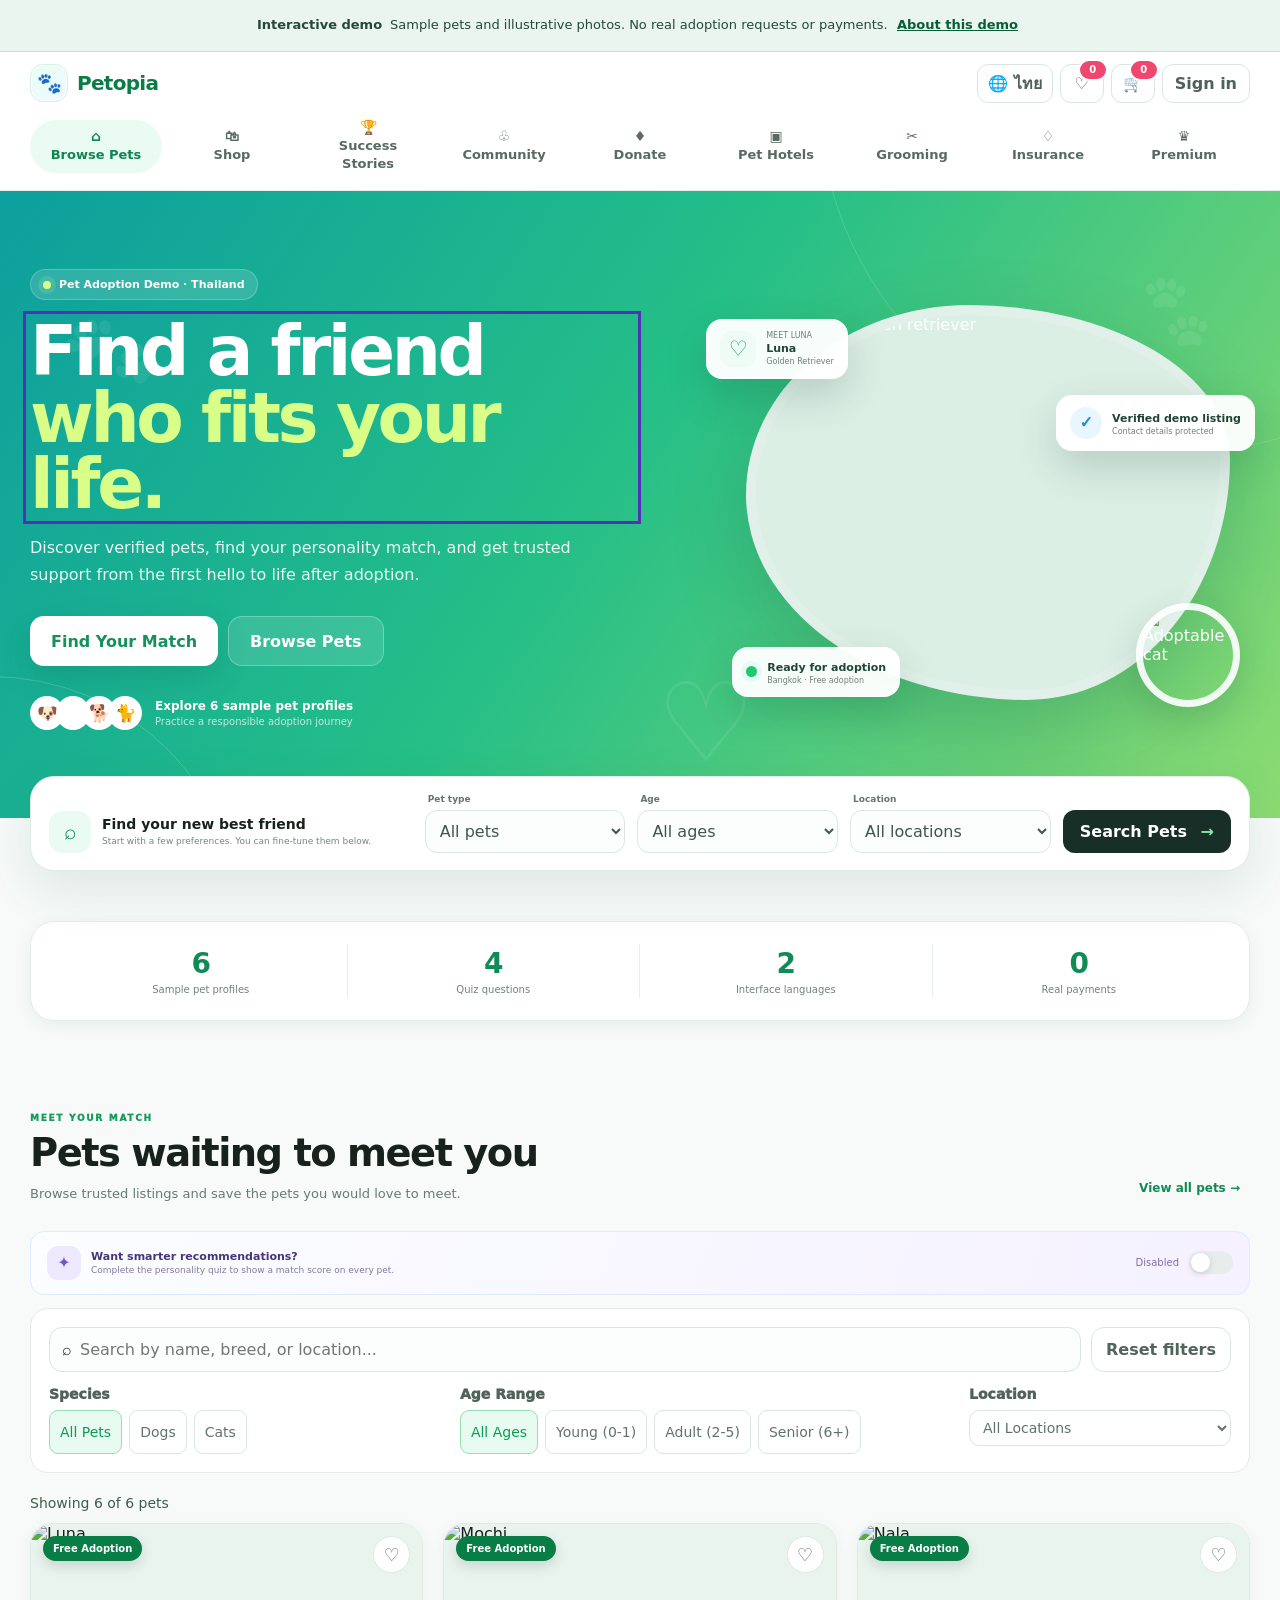
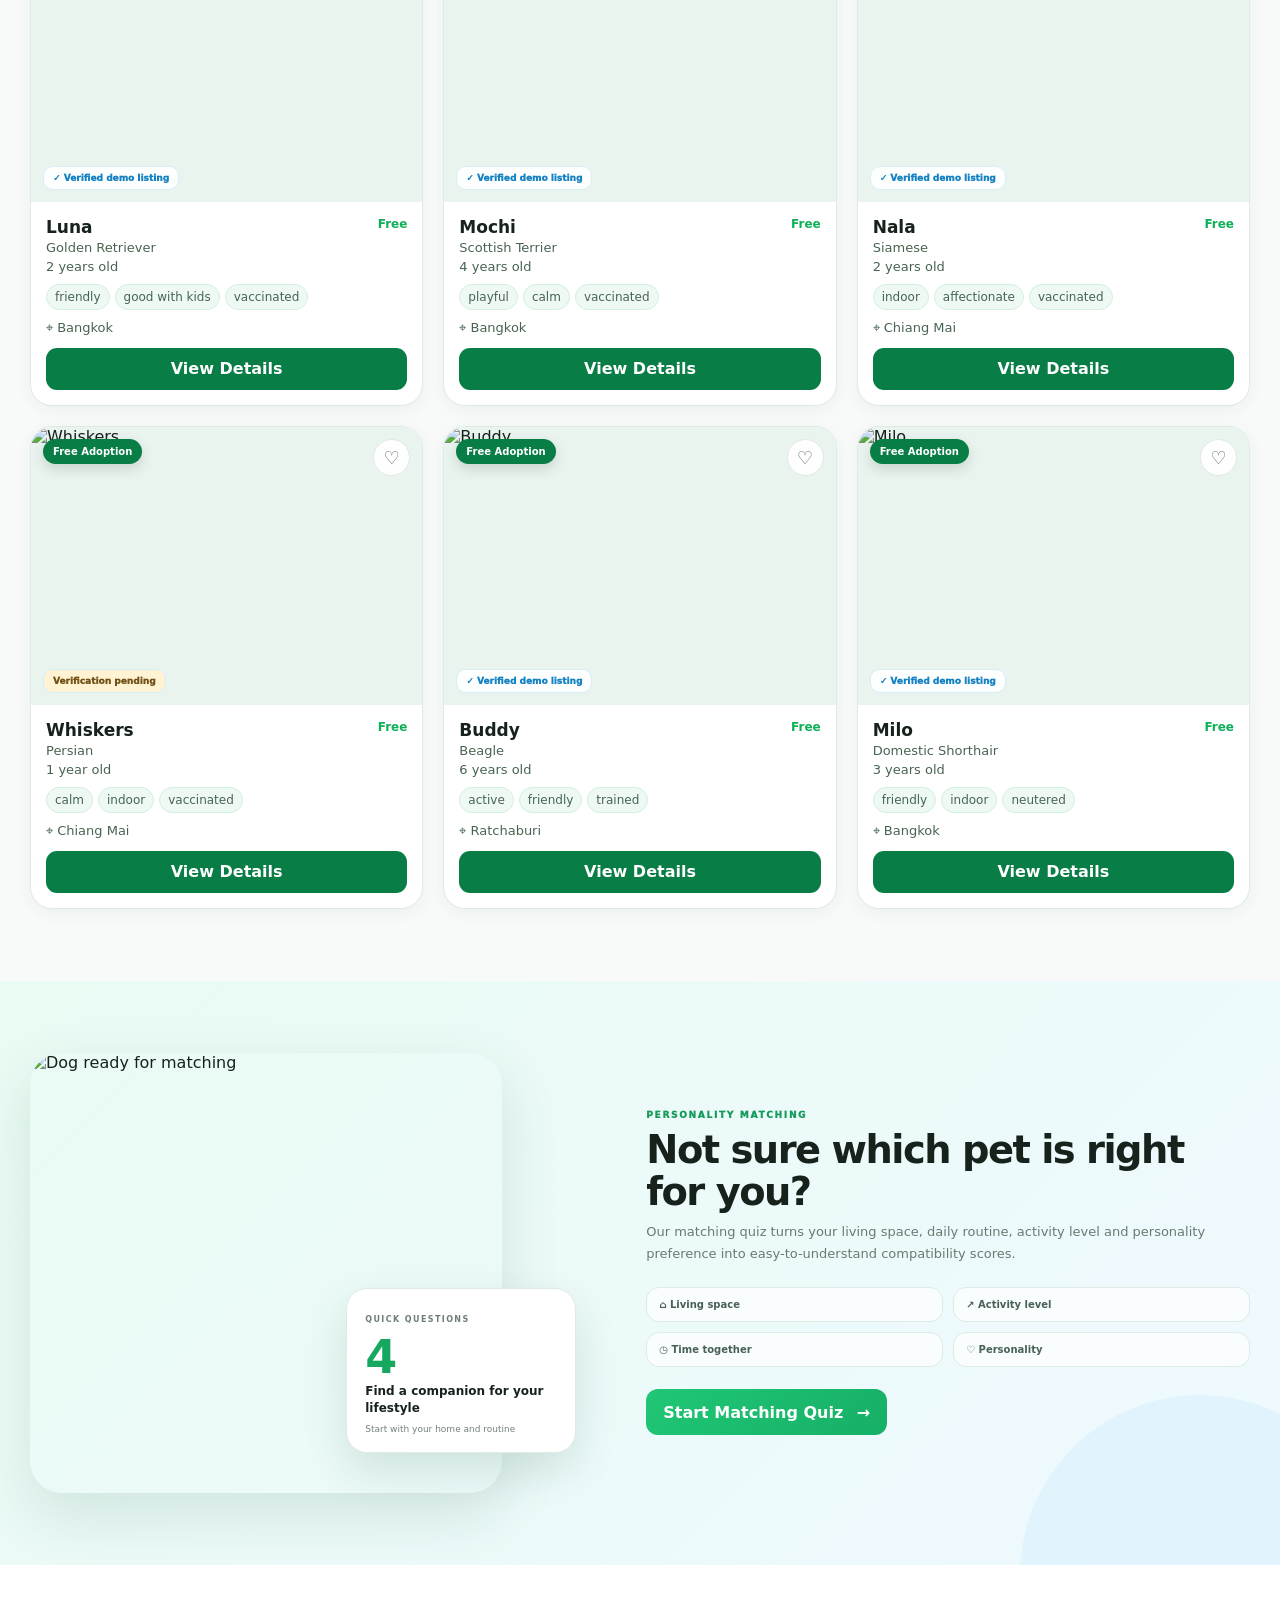
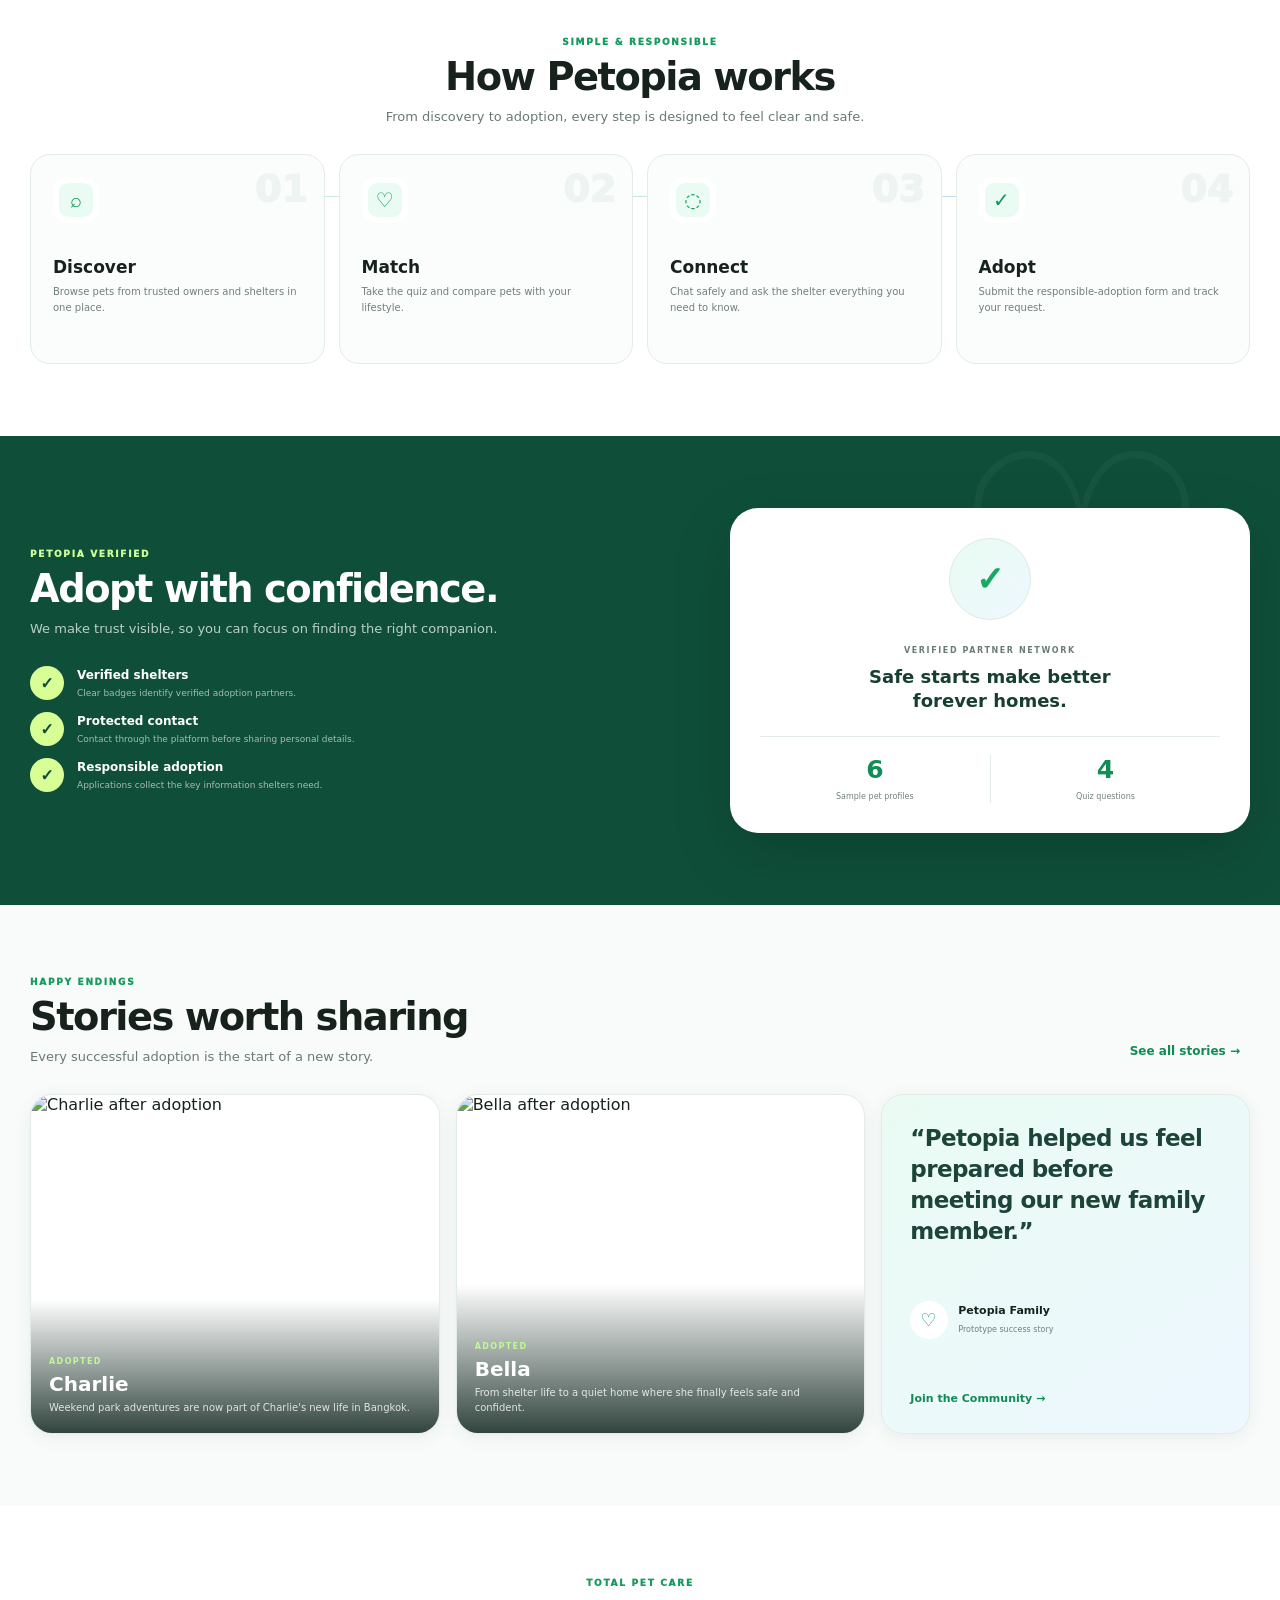
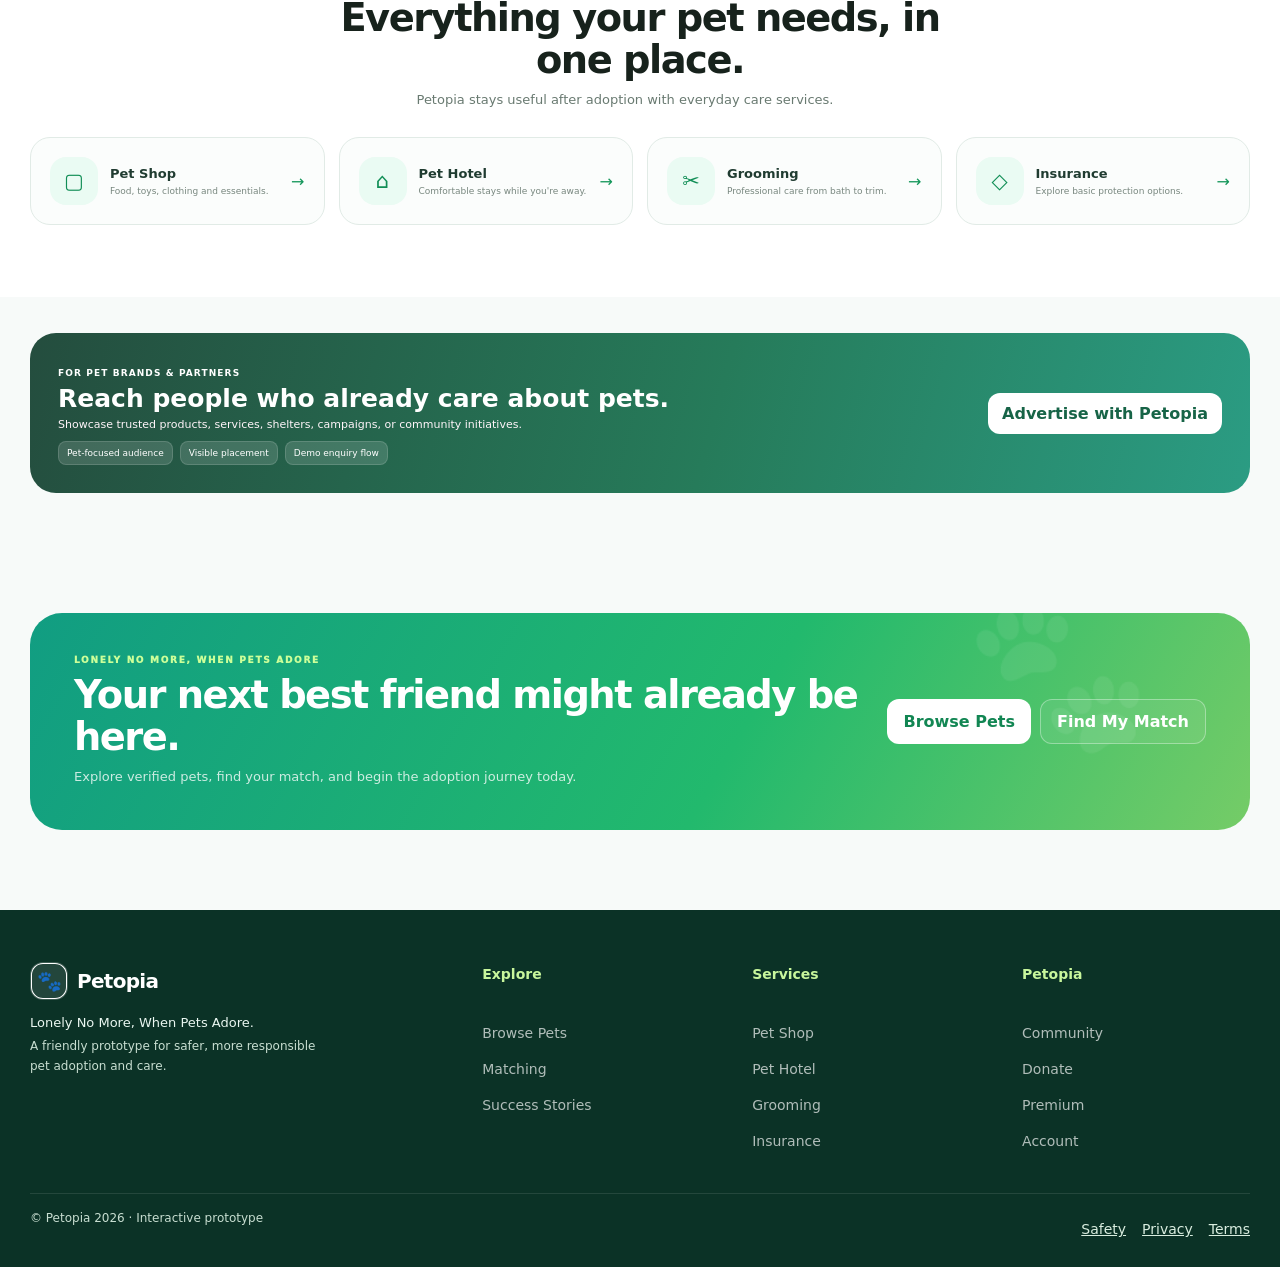
==== commit 7cb5c95a: "Make Petopia matching, adoption forms and bilingual demo flows reliable" ====
--- a/index.html
+++ b/index.html
@@ -5,97 +5,14 @@
 <meta name="viewport" content="width=device-width, initial-scale=1.0" />
 <title>Petopia — Lonely No More, When Pets Adore</title>
 <meta name="description" content="Petopia interactive pet adoption and pet care prototype" />
-<style>
-:root{
-  --green:#16c86d;--green-dark:#0f9d58;--green-deep:#087d45;--mint:#ecfbf4;--blue:#27a7e8;--blue-deep:#1786c7;
-  --lime:#b8ef6f;--pink:#ff5d8f;--violet:#8f67ff;--orange:#ff9b3d;--yellow:#ffd45f;
-  --ink:#193128;--muted:#6d7f77;--line:#dfeae5;--bg:#f5fbf8;--card:#ffffff;
-  --shadow:0 16px 44px rgba(30,96,69,.12);--shadow-soft:0 8px 26px rgba(30,96,69,.08);
-  --r-xl:28px;--r-lg:20px;--r-md:14px;--r-sm:10px;
-}
-*{box-sizing:border-box}html{scroll-behavior:smooth}body{margin:0;background:radial-gradient(circle at 5% 0%,#e5fbf2 0,transparent 34%),linear-gradient(180deg,#fbfffd 0%,#f2f9f6 100%);color:var(--ink);font-family:Inter,ui-sans-serif,system-ui,-apple-system,BlinkMacSystemFont,"Segoe UI",sans-serif}body.modal-open{overflow:hidden}
-button,input,select,textarea{font:inherit}button{cursor:pointer}a{text-decoration:none;color:inherit}.hidden{display:none!important}.shell{width:min(1220px,calc(100% - 32px));margin:auto}.muted{color:var(--muted)}
-.topbar{position:sticky;top:0;z-index:60;background:rgba(255,255,255,.9);backdrop-filter:blur(16px);border-bottom:1px solid rgba(210,228,219,.85)}
-.nav{min-height:72px;display:flex;align-items:center;gap:16px}.brand{display:flex;align-items:center;gap:9px;font-weight:950;letter-spacing:-.7px;color:var(--green-dark);white-space:nowrap}.brandmark{width:38px;height:38px;border-radius:13px;display:grid;place-items:center;background:linear-gradient(145deg,#dff8eb,#f4fffa);border:1px solid #cdebdc;box-shadow:inset 0 0 0 1px #fff;font-size:20px}.brand strong{font-size:20px}.navscroll{display:flex;align-items:center;gap:2px;min-width:0;flex:1;overflow:auto;scrollbar-width:none}.navscroll::-webkit-scrollbar{display:none}.navlink{border:0;background:transparent;padding:9px 8px;border-radius:11px;color:#586a61;font-size:11px;font-weight:850;white-space:nowrap;transition:.18s}.navlink:hover,.navlink.active{background:#edf9f3;color:var(--green-dark)}.navlink .ico{display:block;font-size:14px;line-height:1;margin-bottom:3px}.navright{display:flex;align-items:center;gap:7px}.iconbtn,.btn-outline,.btn-solid{height:39px;border-radius:11px;padding:0 12px;border:1px solid #d8e6df;background:#fff;color:#4e6259;font-weight:850}.iconbtn{min-width:40px;padding:0;position:relative}.iconbtn.badged::after{content:attr(data-count);position:absolute;right:-5px;top:-6px;min-width:18px;height:18px;padding:0 4px;border-radius:999px;background:#ef476f;color:white;display:grid;place-items:center;font-size:10px;border:2px solid #fff}.btn-solid{background:linear-gradient(135deg,var(--green),#0fb95f);color:#fff;border-color:transparent;box-shadow:0 8px 20px rgba(22,200,109,.22)}.btn-solid:hover{transform:translateY(-1px)}.btn-outline{background:#fff}.menuBtn{display:none}
-.page{display:none;min-height:calc(100vh - 72px)}.page.active{display:block}.content{padding:26px 0 64px}
-.hero{position:relative;overflow:hidden;background:linear-gradient(118deg,#08a9b8 0%,#22bd8f 48%,#79dd73 100%);color:#fff;padding:72px 0 62px}.hero:before,.hero:after{content:"";position:absolute;border:1px solid rgba(255,255,255,.18);border-radius:50%}.hero:before{width:560px;height:560px;right:-180px;top:-330px}.hero:after{width:360px;height:360px;left:-160px;bottom:-260px}.heroInner{position:relative;z-index:1;display:grid;grid-template-columns:1.15fr .85fr;gap:30px;align-items:center}.eyebrow{display:inline-flex;align-items:center;gap:8px;background:rgba(255,255,255,.14);border:1px solid rgba(255,255,255,.2);padding:8px 11px;border-radius:999px;font-size:11px;font-weight:900}.hero h1{font-size:clamp(38px,5vw,66px);line-height:.98;letter-spacing:-2.4px;margin:15px 0 14px;max-width:760px}.hero p{font-size:15px;line-height:1.65;max-width:650px;color:rgba(255,255,255,.9)}.heroActions{display:flex;gap:10px;flex-wrap:wrap;margin-top:24px}.heroActions button{height:46px;border:0;border-radius:13px;padding:0 18px;font-weight:900}.heroActions .white{background:#fff;color:#15915d}.heroActions .ghost{background:rgba(255,255,255,.12);color:#fff;border:1px solid rgba(255,255,255,.27)}.heroPanel{background:rgba(255,255,255,.13);border:1px solid rgba(255,255,255,.22);border-radius:28px;padding:18px;box-shadow:0 22px 60px rgba(0,70,60,.12);backdrop-filter:blur(8px)}.heroPets{display:grid;grid-template-columns:1.2fr .8fr;gap:10px}.heroPet{position:relative;overflow:hidden;border-radius:20px;min-height:230px;background:#dcefe5}.heroPet.small{display:grid;grid-template-rows:1fr 1fr;gap:10px;background:transparent}.heroPet img{width:100%;height:100%;object-fit:cover;display:block}.miniPhoto{overflow:hidden;border-radius:18px;min-height:110px}.heroBadge{position:absolute;left:12px;bottom:12px;background:#fff;color:#1c4b38;padding:8px 10px;border-radius:12px;font-size:10px;font-weight:900;box-shadow:var(--shadow-soft)}
-.stats{display:grid;grid-template-columns:repeat(3,1fr);gap:12px;margin-top:24px}.statbox{background:rgba(255,255,255,.12);border:1px solid rgba(255,255,255,.2);border-radius:14px;padding:13px 15px}.statbox b{display:block;font-size:23px}.statbox span{font-size:10px;color:rgba(255,255,255,.8)}
-.ad{background:linear-gradient(100deg,#ff8651,#ff4f8c 48%,#9b61ff);color:white;border-radius:22px;padding:22px;display:grid;grid-template-columns:1fr auto;gap:18px;align-items:center;box-shadow:var(--shadow)}.ad small{font-size:9px;font-weight:900;letter-spacing:1.1px}.ad h3{font-size:20px;margin:4px 0 5px}.ad p{font-size:11px;margin:0 0 10px;color:#fff5fa}.adChips{display:flex;gap:7px;flex-wrap:wrap}.adChips span{background:rgba(255,255,255,.14);border:1px solid rgba(255,255,255,.14);padding:6px 8px;border-radius:8px;font-size:9px}.ad button{border:0;border-radius:12px;background:#fff;color:#8f4cff;padding:11px 14px;font-weight:900}.tip{margin:14px 0;background:#f0fff7;border:1px solid #ccefdc;color:#337653;padding:11px 13px;border-radius:12px;font-size:11px}.quizbar{display:flex;align-items:center;gap:10px;background:#fff;border:1px solid #eadfff;padding:13px 15px;border-radius:14px;margin:14px 0;box-shadow:var(--shadow-soft)}.quizbar b{font-size:11px;color:#6f43c5}.quizbar .state{margin-left:auto;font-size:10px;color:#826ea4}.switch{width:42px;height:23px;border-radius:999px;background:#e8ecea;border:0;position:relative}.switch:after{content:"";position:absolute;width:19px;height:19px;left:2px;top:2px;background:#fff;border-radius:50%;box-shadow:0 2px 7px #0002;transition:.2s}.switch.on{background:#8057e8}.switch.on:after{left:21px}
-.filters{background:#fff;border:1px solid var(--line);border-radius:20px;padding:18px;margin:14px 0 22px;box-shadow:var(--shadow-soft)}.searchrow{display:grid;grid-template-columns:1fr auto;gap:10px}.searchbox{display:flex;align-items:center;gap:8px;border:1px solid #d8e6df;border-radius:13px;padding:0 12px;background:#fbfefd}.searchbox input{border:0;outline:0;width:100%;padding:12px 0;background:transparent}.filterbtn{border:1px solid #d8e6df;background:#fff;border-radius:13px;padding:0 14px;font-weight:850;color:#52645c}.filterGroups{display:grid;grid-template-columns:1.2fr 1.5fr .8fr;gap:18px;margin-top:14px}.filtertitle{font-size:10px;font-weight:950;color:#50625a;margin-bottom:8px}.filterchips{display:flex;gap:7px;flex-wrap:wrap}.chipbtn{border:1px solid #dae6e0;background:#fff;border-radius:9px;padding:7px 10px;font-size:10px;color:#60736a}.chipbtn.active{background:#e8fbf1;color:#0a9c52;border-color:#98ddb8}.locationSelect{width:100%;border:1px solid #d8e6df;border-radius:10px;padding:8px 9px;background:#fff;color:#60736a;font-size:10px}
-.petgrid{display:grid;grid-template-columns:repeat(3,1fr);gap:18px}.petcard{background:#fff;border:1px solid #dfeae4;border-radius:20px;overflow:hidden;box-shadow:var(--shadow-soft);transition:.2s}.petcard:hover{transform:translateY(-3px);box-shadow:var(--shadow)}.petphoto{height:265px;position:relative;overflow:hidden;background:#e8f4ed}.petphoto img{width:100%;height:100%;object-fit:cover;display:block;transition:.35s}.petcard:hover .petphoto img{transform:scale(1.025)}.petlabel{position:absolute;left:12px;top:12px;padding:7px 10px;border-radius:10px;color:#fff;background:linear-gradient(135deg,#14c76c,#0eb45d);font-size:10px;font-weight:900;box-shadow:0 5px 14px #0002}.verifiedBadge{position:absolute;left:12px;bottom:12px;padding:6px 9px;border-radius:10px;background:rgba(255,255,255,.92);color:#1582c3;font-size:9px;font-weight:950}.heart{position:absolute;right:12px;top:12px;width:37px;height:37px;border-radius:50%;border:1px solid #dfe8e3;background:rgba(255,255,255,.95);font-size:18px;color:#5d7067;display:grid;place-items:center}.heart.saved{color:#e84568}.petbody{padding:15px}.nameRow{display:flex;justify-content:space-between;gap:10px}.nameRow h3{font-size:17px;margin:0}.nameRow strong{color:#0daf57;font-size:12px}.breed{font-size:11px;color:#718078;margin-top:3px}.age{font-size:10px;color:#849089;margin-top:4px}.tags{display:flex;gap:5px;flex-wrap:wrap;margin:10px 0}.tag{display:inline-flex;background:#edf9f2;color:#168d4c;border:1px solid #d3efdf;border-radius:8px;padding:5px 7px;font-size:9px}.location{font-size:10px;color:#61736a;margin:10px 0 12px}.viewbtn,.greenFull,.smallgreen{border:0;background:linear-gradient(135deg,var(--green),#0eb95d);color:white;font-weight:900;border-radius:11px}.viewbtn{width:100%;padding:11px}.greenFull{width:100%;padding:12px}.smallgreen{padding:9px 12px}.empty{grid-column:1/-1;background:#fff;border:1px dashed #cbdad2;border-radius:18px;padding:44px;text-align:center;color:#73847b}
-.pageHead{text-align:center;padding:38px 0 20px}.pageHead .emoji{width:48px;height:48px;border-radius:16px;background:#eaf9f1;color:#0ca253;display:grid;place-items:center;margin:auto;font-size:23px}.pageHead h1{margin:10px 0 5px;font-size:31px;letter-spacing:-.7px}.pageHead p{margin:0;color:#75847d;font-size:12px}.whitePanel{background:#fff;border:1px solid var(--line);border-radius:18px;padding:18px;box-shadow:var(--shadow-soft)}
-.detailLayout{display:grid;grid-template-columns:1.04fr .96fr;background:#fff;border:1px solid var(--line);border-radius:24px;overflow:hidden;box-shadow:var(--shadow)}.detailImageWrap{position:relative;min-height:620px;background:#edf8f2}.detailImageWrap img{width:100%;height:100%;min-height:620px;object-fit:cover}.detailInfo{padding:29px}.back{border:0;background:#eff8f3;color:#557066;padding:8px 10px;border-radius:10px;font-size:10px;font-weight:850;margin-bottom:15px}.detailTitle{display:flex;justify-content:space-between;gap:18px}.detailTitle h2{font-size:34px;margin:0}.detailBreed{font-size:12px;color:#74837c;margin-top:3px}.price{font-weight:950;color:#0cac57;text-align:right}.price small{display:block;color:#87938d;font-size:8px;font-weight:650}.detailStats{display:grid;grid-template-columns:1fr 1fr;gap:10px;margin:16px 0}.detailStat{background:#f6faf8;border:1px solid #edf2ef;padding:13px;border-radius:12px}.detailStat small{display:block;font-size:8px;color:#8a9690;margin-bottom:2px}.detailStat b{font-size:11px}.verify{padding:11px 12px;border-radius:12px;background:#eef8ff;border:1px solid #d7ebfa;color:#2480ba;font-size:10px;font-weight:850}.adopt{width:100%;border:0;background:linear-gradient(135deg,var(--green),#0dbb60);color:#fff;padding:12px;border-radius:11px;font-weight:950;margin-top:12px}.secondaryFull{width:100%;border:1px solid #d7e4dd;background:#fff;color:#53665c;padding:11px;border-radius:11px;font-weight:850;margin-top:8px}.shelter{margin-top:13px;background:#f2fff8;border:1px solid #d1f1df;border-radius:13px;padding:13px}.shelter b{font-size:10px;color:#147343}.shelter p{font-size:9px;color:#6a7b72;line-height:1.5;margin:5px 0 0}.storyBox{margin-top:18px;background:#fff;border:1px solid var(--line);border-radius:20px;padding:20px;box-shadow:var(--shadow-soft)}.storyBox h3{margin:0 0 8px}.storyBox p{font-size:11px;line-height:1.7;color:#62746b}.mapFake{height:245px;border-radius:16px;position:relative;overflow:hidden;background:linear-gradient(135deg,#d9ebe2,#eff7f3);border:1px solid #d4e3dc;margin-top:10px}.mapFake:before{content:"";position:absolute;inset:0;background-image:linear-gradient(28deg,transparent 46%,#b9d1c5 48%,transparent 50%),linear-gradient(-28deg,transparent 46%,#c8dbd1 48%,transparent 50%);background-size:100px 78px;opacity:.8}.pin{position:absolute;left:50%;top:50%;transform:translate(-50%,-50%);font-size:32px}.mapLabel{position:absolute;left:50%;top:63%;transform:translateX(-50%);background:#fff;border:1px solid #d4e2dc;padding:6px 8px;border-radius:8px;font-size:9px;font-weight:900}
-.cards4{display:grid;grid-template-columns:repeat(4,1fr);gap:16px}.product,.storyCard{background:#fff;border:1px solid var(--line);border-radius:18px;overflow:hidden;box-shadow:var(--shadow-soft)}.product img,.storyCard img{width:100%;height:205px;object-fit:cover;display:block}.product .body,.storyCard .body{padding:13px}.product h3,.storyCard h3{font-size:14px;margin:0 0 4px}.product p,.storyCard p{font-size:10px;color:#6f7f77;line-height:1.5;min-height:45px}.priceRow{display:flex;justify-content:space-between;align-items:center;gap:8px}.priceRow b{color:#0b9f53}.cartBar{position:sticky;bottom:14px;z-index:20;margin:0 auto 20px;max-width:780px;background:#173c2d;color:#fff;border-radius:16px;padding:12px 14px;display:flex;align-items:center;gap:12px;box-shadow:0 14px 35px #173c2d33}.cartBar .grow{flex:1}.cartBar small{display:block;color:#d9ebe2}.cartBar button{border:0;background:#fff;color:#173c2d;border-radius:10px;padding:9px 12px;font-weight:900}
-.serviceGrid{display:grid;grid-template-columns:repeat(3,1fr);gap:16px}.service{background:#fff;border:1px solid var(--line);border-radius:20px;overflow:hidden;box-shadow:var(--shadow-soft)}.serviceTop{padding:19px;background:linear-gradient(135deg,#7f67ff,#9b59ff);color:#fff}.serviceTop.pink{background:linear-gradient(135deg,#ff4e8d,#ff7564)}.serviceTop.blue{background:linear-gradient(135deg,#22a5e8,#1a83d0)}.serviceTop h3{margin:0 0 5px;font-size:15px}.serviceTop b{font-size:18px}.serviceBody{padding:16px}.serviceBody p{font-size:10px;color:#6e7e76;line-height:1.55}.serviceBody ul{list-style:none;padding:0;margin:12px 0}.serviceBody li{font-size:10px;color:#586b61;margin:8px 0}.serviceBody li:before{content:"✓";color:#0dad58;margin-right:7px;font-weight:900}
-.community{max-width:760px;margin:auto}.composer textarea{width:100%;min-height:110px;border:1px solid #dbe7e1;border-radius:13px;padding:12px;resize:vertical;outline:0}.post{background:#fff;border:1px solid var(--line);border-radius:18px;padding:16px;margin-top:12px;box-shadow:var(--shadow-soft)}.postHead{display:flex;align-items:center;gap:10px}.avatar{width:38px;height:38px;border-radius:50%;background:#e9f9f1;display:grid;place-items:center}.postHead small{display:block;color:#8a9690;font-size:9px;margin-top:2px}.post p{font-size:11px;line-height:1.6;color:#566a60}.postActions{display:flex;gap:10px;border-top:1px solid #edf1ef;padding-top:10px}.postActions button{border:0;background:transparent;color:#667970;font-size:10px;padding:5px 3px}.postActions button.active{color:#e44768;font-weight:900}.commentBox{margin-top:8px;padding:10px;background:#f7faf9;border-radius:10px;font-size:10px;color:#617269}
-.donateGrid{display:grid;grid-template-columns:1.05fr .95fr;gap:16px;max-width:840px;margin:auto}.amounts{display:flex;gap:8px;flex-wrap:wrap}.amountbtn{border:1px solid #dbe7e1;background:#f8fbfa;border-radius:10px;padding:9px 12px;font-size:10px}.amountbtn.active{background:#e8fbf1;color:#0a9f53;border-color:#7dd5a5}.field{display:grid;gap:6px;margin-top:12px}.field label{font-size:9px;font-weight:900;color:#596d62}.field input,.field select,.field textarea{width:100%;border:1px solid #d9e5df;background:#fff;border-radius:11px;padding:11px;outline:0}.field textarea{min-height:90px;resize:vertical}.impact{display:grid;grid-template-columns:repeat(3,1fr);gap:12px;max-width:840px;margin:14px auto 0}.impact div{background:#fff;border:1px solid var(--line);border-radius:14px;padding:14px;text-align:center}.impact b{display:block;color:#0a9f53}.impact span{font-size:9px;color:#718079}.premiumGrid{display:grid;grid-template-columns:1fr 1fr;gap:18px;max-width:760px;margin:auto}.premium{background:#fff;border:1px solid var(--line);border-radius:22px;padding:22px;box-shadow:var(--shadow-soft);position:relative}.premium.best{border:2px solid #d7a62f}.bestBadge{position:absolute;right:16px;top:14px;background:#fff4c9;color:#9b7010;padding:6px 8px;border-radius:999px;font-size:8px;font-weight:950}.premium .crown{text-align:center;font-size:26px}.premium h3{text-align:center;margin:8px 0}.premium .big{text-align:center;font-size:31px;font-weight:950}.premium .big small{font-size:10px;color:#7c8983}.premium ul{list-style:none;padding:0;margin:16px 0}.premium li{font-size:10px;color:#5e7166;margin:9px 0}.premium button{width:100%;border:0;border-radius:11px;background:linear-gradient(135deg,#ffb02e,#ff7a24);color:#fff;padding:11px;font-weight:900}
-.quizWrap{max-width:700px;margin:auto}.progress{height:7px;background:#e9efec;border-radius:99px;overflow:hidden;margin:10px 0 20px}.progress span{display:block;height:100%;background:linear-gradient(90deg,#19c86f,#33aaf0)}.quizOptions{display:grid;grid-template-columns:1fr 1fr;gap:12px}.quizChoice{min-height:115px;border:1px solid #d9e6df;background:#fff;border-radius:16px;padding:15px;display:grid;place-items:center;gap:7px;color:#556960}.quizChoice span{font-size:28px}.quizChoice.selected{border-color:#68d09a;background:#effcf5;box-shadow:inset 0 0 0 1px #68d09a}.quizActions{display:flex;justify-content:space-between;margin-top:18px}.quizActions button{border:1px solid #dbe6e0;background:#fff;padding:10px 14px;border-radius:11px;font-weight:850;color:#5d6e65}.quizActions .next{background:linear-gradient(135deg,var(--green),#0bb25a);color:#fff;border-color:transparent}
-.authBg{padding:55px 0;background:linear-gradient(135deg,#e7fbf1,#eef9ff)}.authCard{width:min(570px,100%);margin:auto;background:#fff;border:1px solid var(--line);border-radius:24px;padding:25px;box-shadow:var(--shadow)}.authCard h1{margin:0 0 4px}.authCard>p{font-size:11px;color:#7a8881}.demoBox{background:#f0fff7;border:1px solid #cfefdc;border-radius:13px;padding:11px;font-size:10px;color:#397257;margin:14px 0}.authGrid{display:grid;grid-template-columns:1fr 1fr;gap:10px}.authGrid .full{grid-column:1/-1}.authMsg{min-height:16px;color:#d7475e;font-size:10px}.authSwitch{text-align:center;font-size:10px;color:#728079;margin-top:12px}.authSwitch button{border:0;background:transparent;color:#0ca754;font-weight:900}
-.profileCard{max-width:880px;margin:38px auto;background:#fff;border:1px solid var(--line);border-radius:24px;padding:24px;box-shadow:var(--shadow)}.profileTop{display:flex;align-items:center;gap:15px}.profileAvatar{width:66px;height:66px;border-radius:22px;background:linear-gradient(135deg,#e2f8ec,#edf8ff);display:grid;place-items:center;font-size:30px}.profileTop h2{margin:0}.profileTop p{margin:4px 0;color:#75847c;font-size:11px}.profileMeta{display:grid;grid-template-columns:repeat(4,1fr);gap:10px;margin-top:18px}.profileMeta div{background:#f7faf8;border:1px solid #edf2ef;border-radius:13px;padding:12px}.profileMeta small{display:block;color:#8b9791;font-size:8px}.profileMeta b{font-size:11px}.dashboardGrid{display:grid;grid-template-columns:1fr 1fr;gap:14px;margin-top:16px}.dashBox{border:1px solid #e1e9e5;border-radius:15px;padding:14px}.dashBox h3{font-size:13px;margin:0 0 8px}.dashItem{display:flex;justify-content:space-between;gap:10px;font-size:10px;padding:8px 0;border-bottom:1px solid #eef2f0}.dashItem:last-child{border-bottom:0}.status{padding:4px 7px;border-radius:999px;background:#edf8f2;color:#168d4c;font-size:8px;font-weight:900}
-.chat{max-width:760px;margin:30px auto;background:#fff;border:1px solid var(--line);border-radius:22px;overflow:hidden;box-shadow:var(--shadow)}.chatHead{padding:16px 18px;background:linear-gradient(100deg,#10b884,#21a7e5);color:#fff}.chatHead small{font-size:9px;opacity:.85}.messages{min-height:430px;padding:17px;background:#f7fbf9;display:flex;flex-direction:column;gap:10px}.bubble{max-width:76%;padding:10px 12px;border-radius:14px;font-size:10px;line-height:1.5}.bubble.me{margin-left:auto;background:#17c86e;color:#fff;border-bottom-right-radius:4px}.bubble.them{background:#fff;border:1px solid #dce7e1;border-bottom-left-radius:4px}.chatForm{display:grid;grid-template-columns:1fr auto;gap:8px;padding:12px}.chatForm input{border:1px solid #d9e5df;border-radius:11px;padding:11px;outline:0}.chatForm button{border:0;border-radius:10px;background:#19bd67;color:#fff;padding:0 16px;font-weight:900}
-.modal{position:fixed;inset:0;z-index:100;background:rgba(12,34,25,.45);display:none;align-items:center;justify-content:center;padding:18px}.modal.open{display:flex}.modalCard{width:min(620px,100%);max-height:90vh;overflow:auto;background:#fff;border-radius:24px;box-shadow:0 30px 90px rgba(5,38,25,.25);padding:20px}.modalHead{display:flex;justify-content:space-between;align-items:flex-start;gap:16px}.modalHead h2{font-size:21px;margin:0}.modalHead p{font-size:10px;color:#74847b;margin:4px 0 0}.closeBtn{width:36px;height:36px;border:1px solid #dce7e2;background:#fff;border-radius:10px;font-size:18px}.formGrid{display:grid;grid-template-columns:1fr 1fr;gap:10px}.formGrid .full{grid-column:1/-1}.modalActions{display:flex;justify-content:flex-end;gap:8px;margin-top:16px}.modalActions button{border-radius:10px;padding:10px 13px;font-weight:900}.modalActions .cancel{border:1px solid #d9e5df;background:#fff;color:#5f7167}.modalActions .submit{border:0;background:linear-gradient(135deg,var(--green),#0bb15a);color:#fff}.receipt{background:#f1fff7;border:1px solid #ceefdc;border-radius:14px;padding:14px;margin-top:12px;font-size:10px;color:#397358}.cartList{display:grid;gap:9px;margin-top:12px}.cartItem{display:grid;grid-template-columns:48px 1fr auto;gap:10px;align-items:center;border:1px solid #e2ebe6;border-radius:12px;padding:8px}.cartItem img{width:48px;height:48px;object-fit:cover;border-radius:9px}.qty{display:flex;align-items:center;gap:6px}.qty button{width:25px;height:25px;border:1px solid #dce6e1;background:#fff;border-radius:7px}.toast{position:fixed;left:50%;bottom:24px;z-index:140;transform:translate(-50%,20px);opacity:0;pointer-events:none;background:#173d2e;color:#fff;padding:11px 15px;border-radius:12px;font-size:10px;font-weight:800;transition:.2s;box-shadow:0 12px 30px #173d2e33}.toast.show{opacity:1;transform:translate(-50%,0)}
-@media(max-width:1040px){.heroInner{grid-template-columns:1fr}.heroPanel{display:none}.petgrid{grid-template-columns:repeat(2,1fr)}.cards4{grid-template-columns:repeat(2,1fr)}.serviceGrid{grid-template-columns:1fr 1fr}.profileMeta{grid-template-columns:repeat(2,1fr)}}
-@media(max-width:780px){.shell{width:min(100% - 22px,1220px)}.menuBtn{display:block;order:2}.brand{flex:1}.nav{flex-wrap:wrap;padding:10px 0}.navscroll{order:4;width:100%;display:none;flex-direction:column;align-items:stretch;background:#fff;border-top:1px solid var(--line);padding-top:8px}.menuopen .navscroll{display:flex}.navlink{text-align:left}.navlink .ico{display:inline;margin-right:8px}.navright{order:3}.btn-outline,.btn-solid{padding:0 9px;font-size:10px}.hero{padding:52px 0}.hero h1{font-size:42px}.stats{grid-template-columns:1fr}.ad{grid-template-columns:1fr}.filterGroups{grid-template-columns:1fr}.detailLayout{grid-template-columns:1fr}.detailImageWrap,.detailImageWrap img{min-height:380px}.serviceGrid,.premiumGrid,.donateGrid,.dashboardGrid{grid-template-columns:1fr}.impact{grid-template-columns:1fr}.profileMeta{grid-template-columns:1fr 1fr}.formGrid,.authGrid{grid-template-columns:1fr}.formGrid .full,.authGrid .full{grid-column:auto}.authGrid #signupExtra{grid-column:auto}.quizOptions{grid-template-columns:1fr 1fr}.cartBar{margin-left:11px;margin-right:11px}}
-@media(max-width:560px){.navright #logoutBtn{display:none!important}.navright .btn-outline,.navright .btn-solid{font-size:0;min-width:40px}.navright .btn-outline:before{content:"↪";font-size:15px}.navright .btn-solid:before{content:"👤";font-size:14px}.petgrid,.cards4,.serviceGrid{grid-template-columns:1fr}.petphoto{height:300px}.searchrow{grid-template-columns:1fr}.filterbtn{height:42px}.hero h1{font-size:38px}.pageHead h1{font-size:27px}.quizOptions{grid-template-columns:1fr}.profileMeta{grid-template-columns:1fr}.cartBar{align-items:flex-start;flex-wrap:wrap}.cartBar .grow{width:100%}}
-
-/* Mobile usability pass */
-html,body{max-width:100%;overflow-x:hidden}.lang-th{font-family:Tahoma,"Leelawadee UI",Inter,ui-sans-serif,system-ui,-apple-system,"Segoe UI",sans-serif}.langBtn{width:auto!important;min-width:66px!important;padding:0 10px!important;white-space:nowrap}.navright{min-width:0}.navright>*{flex:0 0 auto}button,a,input,select,textarea{-webkit-tap-highlight-color:transparent}button:focus-visible,a:focus-visible,input:focus-visible,select:focus-visible,textarea:focus-visible{outline:3px solid rgba(22,200,109,.25);outline-offset:2px}
-@media(max-width:780px){
-  .topbar{backdrop-filter:blur(18px)}.nav{min-height:64px;gap:8px;align-items:center}.brand{min-width:0}.brand strong{font-size:18px}.brandmark{width:36px;height:36px;border-radius:12px}.menuBtn{display:grid;place-items:center;order:2;width:42px;min-width:42px;height:42px}.navright{order:3;gap:5px}.navright .iconbtn,.navright .btn-outline,.navright .btn-solid{height:42px;min-height:42px}.navscroll{order:4;width:100%;display:none;grid-template-columns:1fr 1fr;gap:6px;padding:10px 0 4px;margin-top:2px;border-top:1px solid var(--line);background:transparent}.menuopen .navscroll{display:grid}.navlink{min-height:46px;padding:10px 12px;text-align:left;font-size:12px;background:#f8fcfa;border:1px solid #edf3f0}.navlink.active{border-color:#bfe8d2;background:#eafaf2}.navlink .ico{display:inline-block;width:24px;margin:0 7px 0 0;text-align:center}.content{padding:18px 0 48px}.hero{padding:42px 0 38px}.hero h1{font-size:clamp(34px,10vw,46px);letter-spacing:-1.4px}.hero p{font-size:14px}.heroActions button{min-height:46px}.stats{grid-template-columns:repeat(3,1fr);gap:8px}.statbox{padding:11px}.statbox b{font-size:19px}.statbox span{font-size:9px}.ad{padding:18px}.filters{padding:14px}.searchbox input,.field input,.field select,.field textarea,.composer textarea,.chatForm input{font-size:16px}.chipbtn,.filterbtn,.amountbtn,.smallgreen,.viewbtn,.greenFull,.secondaryFull,.adopt,.subscribeBtn{min-height:44px}.petgrid,.cards4{gap:13px}.petphoto{height:auto;aspect-ratio:4/3}.petbody{padding:14px}.nameRow h3{font-size:18px}.breed,.age,.location,.product p,.storyCard p,.serviceBody p,.serviceBody li,.post p,.detailInfo p{font-size:12px}.tag{font-size:10px}.pageHead{padding:28px 0 16px}.pageHead h1{font-size:28px}.pageHead p{font-size:12px;line-height:1.5}.detailLayout{border-radius:18px}.detailImageWrap{min-height:0;aspect-ratio:4/3}.detailImageWrap img{min-height:0;height:100%}.detailInfo{padding:18px}.detailTitle h2{font-size:30px}.detailStats{grid-template-columns:1fr 1fr}.detailStat small{font-size:9px}.detailStat b{font-size:12px}.storyBox{padding:16px}.mapFake{height:210px}.product img,.storyCard img{height:auto;aspect-ratio:4/3}.serviceBody{padding:15px}.community{width:100%}.messages{min-height:310px;max-height:54vh;overflow:auto}.bubble{font-size:12px;max-width:86%}.chatForm button{min-height:44px}.modal{align-items:flex-end;padding:0}.modalCard{width:100%;max-width:none;max-height:92vh;border-radius:24px 24px 0 0;padding:18px 16px calc(18px + env(safe-area-inset-bottom));overscroll-behavior:contain}.modalHead{position:sticky;top:-18px;background:#fff;z-index:2;padding:2px 0 10px}.closeBtn{min-width:44px;min-height:44px}.modalActions{position:sticky;bottom:-18px;background:#fff;padding:12px 0 0;flex-wrap:wrap}.modalActions button{min-height:44px;flex:1 1 140px}.cartItem{grid-template-columns:52px minmax(0,1fr) auto}.cartItem b{overflow-wrap:anywhere}.toast{bottom:16px;width:calc(100% - 28px);text-align:center;font-size:12px}.authBg{padding:26px 0}.authCard{padding:18px;border-radius:19px}.profileCard{margin:22px auto;padding:18px}.profileTop{align-items:flex-start}.dashboardGrid{gap:10px}.dashItem{font-size:11px}.quizChoice{min-height:100px}.quizActions button{min-height:44px}.cartBar{bottom:10px;border-radius:14px}.impact div{padding:13px}.premium{padding:19px}
-}
-@media(max-width:560px){
-  .shell{width:calc(100% - 20px)}.brand{flex:1}.navright #logoutBtn{display:none!important}.navright .btn-outline,.navright .btn-solid{font-size:0;width:42px;min-width:42px;padding:0}.navright .btn-outline:before{content:"👤";font-size:15px}.navright .btn-solid:before{content:"↪";font-size:15px}.langBtn{font-size:11px!important;width:auto!important;min-width:60px!important;padding:0 8px!important}.langBtn:before{content:none!important}.navscroll{grid-template-columns:1fr 1fr}.hero{padding:34px 0}.heroActions{display:grid;grid-template-columns:1fr 1fr}.heroActions button{width:100%;padding:0 10px}.stats{grid-template-columns:1fr 1fr 1fr}.statbox{text-align:center}.filterGroups{gap:13px}.petgrid,.cards4,.serviceGrid{grid-template-columns:1fr}.petphoto{aspect-ratio:1.2/1}.detailTitle{align-items:flex-start}.detailTitle h2{font-size:28px}.price{font-size:14px}.profileMeta{grid-template-columns:1fr 1fr}.profileTop{flex-wrap:wrap}.profileTop>button{width:100%;min-height:44px}.chat{margin:16px auto;border-radius:18px}.chatForm{grid-template-columns:minmax(0,1fr) auto}.chatForm button{padding:0 14px}.donateGrid,.premiumGrid,.dashboardGrid,.impact{grid-template-columns:1fr}.amountbtn{flex:1 1 29%}.quizOptions{grid-template-columns:1fr}.quizChoice{grid-template-columns:44px 1fr;place-items:center start;text-align:left;min-height:76px}.quizChoice span{font-size:25px}.cartBar{margin-left:10px;margin-right:10px}.formGrid,.authGrid{grid-template-columns:1fr}.cartItem{grid-template-columns:46px minmax(0,1fr);align-items:start}.cartItem .qty{grid-column:2;justify-content:flex-end}.modalHead h2{font-size:20px}.modalHead p{font-size:11px;line-height:1.4}.empty{padding:30px 16px}
-}
-@media(max-width:380px){
-  .brand strong{display:none}.navright{gap:4px}.langBtn{min-width:56px!important}.navscroll{grid-template-columns:1fr}.heroActions{grid-template-columns:1fr}.stats{grid-template-columns:1fr}.profileMeta{grid-template-columns:1fr}.detailStats{grid-template-columns:1fr}.pageHead h1{font-size:25px}
-}
-
-
-/* ===== Petopia visual refresh v4 ===== */
-:root{--green:#20c775;--green-dark:#128a56;--green-deep:#09653f;--blue:#43a9e8;--soft-green:#eafbf3;--soft-blue:#eaf6fd;--cream:#fff9ec;--ink:#17221c;--muted:#65716a;--line:#e3eae6;--bg:#f7faf9;--shadow-soft:0 4px 18px rgba(20,60,40,.065);--shadow:0 14px 38px rgba(20,60,40,.11)}
-body{background:#f7faf9}.topbar{background:rgba(255,255,255,.94);border-bottom:1px solid #e8efeb}.nav{min-height:76px}.brandmark{background:linear-gradient(145deg,#e9fff4,#eef8ff);border-color:#d8eee3}.navlink{font-size:11px;border-radius:999px;padding:9px 10px}.navlink:hover,.navlink.active{background:#eafbf3;color:#108453}.btn-solid,.primaryAction,.viewbtn,.greenFull,.smallgreen{background:linear-gradient(135deg,#20c775,#16af66)}
-.homeHero{padding:78px 0 88px;background:linear-gradient(124deg,#0c9f9e 0%,#25bf87 47%,#8cdb71 100%);overflow:hidden}.homeHero:before{width:720px;height:720px;right:-260px;top:-460px;border:1px solid rgba(255,255,255,.16)}.homeHero:after{width:500px;height:500px;left:-260px;bottom:-360px}.heroPaws{position:absolute;inset:0;pointer-events:none;opacity:.08}.heroPaws span{position:absolute;font-size:78px;filter:grayscale(1) brightness(6)}.heroPaws span:nth-child(1){left:5%;top:18%;transform:rotate(-18deg)}.heroPaws span:nth-child(2){right:41%;bottom:5%;font-size:110px}.heroPaws span:nth-child(3){right:5%;top:13%;transform:rotate(15deg);font-size:64px}.homeHeroInner{grid-template-columns:1fr .9fr;gap:72px}.heroCopy h1{font-size:clamp(48px,5.4vw,74px);line-height:.96;letter-spacing:-3.4px;max-width:710px;margin:18px 0}.heroCopy h1 span{display:block;color:#d9ff89}.heroCopy p{font-size:16px;max-width:610px}.eyebrow{background:rgba(255,255,255,.14);padding:8px 12px}.eyebrowDot{width:8px;height:8px;border-radius:50%;background:#d8ff8b;box-shadow:0 0 0 5px rgba(216,255,139,.12)}.heroActions{margin-top:28px}.heroActions button{height:50px;border-radius:14px;padding:0 21px;transition:transform .2s,box-shadow .2s}.heroActions .white{box-shadow:0 12px 32px rgba(0,70,55,.15)}.heroActions button:hover{transform:translateY(-2px)}.heroProof{display:flex;align-items:center;gap:13px;margin-top:30px}.proofFaces{display:flex}.proofFaces span{width:34px;height:34px;margin-left:-8px;border-radius:50%;background:#fff;border:3px solid rgba(255,255,255,.78);display:grid;place-items:center;font-size:17px}.proofFaces span:first-child{margin-left:0}.heroProof b{display:block;font-size:12px}.heroProof small{display:block;color:rgba(255,255,255,.72);font-size:10px;margin-top:3px}.heroVisual{position:relative;min-height:430px}.heroMainPhoto{position:absolute;inset:20px 20px 15px 40px;border-radius:46% 54% 42% 58% / 48% 39% 61% 52%;overflow:hidden;background:#dcefe5;border:10px solid rgba(255,255,255,.14);box-shadow:0 28px 80px rgba(0,68,54,.2)}.heroMainPhoto img{width:100%;height:100%;object-fit:cover}.floatCard{position:absolute;z-index:3;display:flex;align-items:center;gap:10px;background:rgba(255,255,255,.96);color:#204437;border:1px solid rgba(255,255,255,.85);border-radius:16px;padding:11px 13px;box-shadow:0 16px 42px rgba(0,55,43,.18)}.floatCard small,.floatCard em{display:block;font-size:8px;color:#6f8078;font-style:normal}.floatCard b{display:block;font-size:11px;margin:2px 0}.floatIcon{width:36px;height:36px;border-radius:12px;display:grid;place-items:center;background:#effbf5;color:#0cae5b;font-size:21px}.floatMatch{left:0;top:34px}.floatVerified{right:-5px;top:110px}.floatReady{left:26px;bottom:18px}.verifySeal{width:32px;height:32px;border-radius:50%;background:#e9f6ff;color:#218dcc;display:grid;place-items:center;font-weight:950}.statusDot{width:11px;height:11px;border-radius:50%;background:#20c775;box-shadow:0 0 0 5px #e8fbf1}.petBubble{position:absolute;right:10px;bottom:8px;width:104px;height:104px;border-radius:50%;border:7px solid rgba(255,255,255,.9);overflow:hidden;box-shadow:0 15px 38px rgba(0,55,43,.18)}.petBubble img{width:100%;height:100%;object-fit:cover}
-.quickFinderWrap{position:relative;z-index:8;margin-top:-42px}.quickFinder{display:grid;grid-template-columns:1.45fr repeat(3,.8fr) auto;gap:12px;align-items:end;background:#fff;border:1px solid #e2ebe6;border-radius:24px;padding:17px 18px;box-shadow:0 18px 50px rgba(30,96,69,.12)}.quickFinderTitle{display:flex;gap:11px;align-items:center}.quickFinderTitle b{display:block;font-size:14px}.quickFinderTitle small{display:block;font-size:9px;color:#77877f;margin-top:3px;line-height:1.4}.finderIcon{width:42px;height:42px;border-radius:14px;background:#eafbf3;color:#118a55;display:grid;place-items:center;font-size:21px}.quickFinder label>span{display:block;font-size:9px;font-weight:900;color:#64756c;margin:0 0 6px 3px}.quickFinder select{height:43px;width:100%;border:1px solid #dce7e1;border-radius:12px;background:#fbfefd;color:#41554b;padding:0 10px}.quickFinder button{height:43px;border:0;border-radius:12px;background:#172f26;color:#fff;font-weight:900;padding:0 17px;white-space:nowrap}.quickFinder button span{margin-left:8px;color:#87eaaa}
-.homeSection{padding:72px 0}.homeStatsSection{padding:50px 0 20px}.homeStats{display:grid;grid-template-columns:repeat(4,1fr);background:#fff;border:1px solid #e5ede9;border-radius:24px;padding:22px 24px;box-shadow:var(--shadow-soft)}.homeStats>div{text-align:center;padding:3px 20px;border-right:1px solid #e8efeb}.homeStats>div:last-child{border-right:0}.homeStats b{display:block;font-size:28px;color:#118b55;letter-spacing:-.8px}.homeStats span{display:block;font-size:10px;color:#72827a;margin-top:4px}.sectionHeader{margin-bottom:26px}.sectionHeader.centered{text-align:center;max-width:680px;margin-left:auto;margin-right:auto}.splitHeader{display:flex;align-items:end;justify-content:space-between;gap:24px}.sectionKicker{display:block;font-size:9px;font-weight:950;letter-spacing:1.7px;color:#169b5d;margin-bottom:9px}.sectionKicker.light{color:#ccff99}.sectionHeader h2,.matchCopy h2,.trustCopy h2,.finalCta h2{font-size:clamp(30px,3vw,43px);line-height:1.08;letter-spacing:-1.5px;margin:0 0 9px}.sectionHeader p,.matchCopy p,.trustCopy p,.finalCta p{color:#697a71;font-size:13px;line-height:1.7;margin:0;max-width:650px}.textAction{border:0;background:transparent;color:#118b55;font-weight:900;font-size:12px;padding:10px}.textAction:hover{text-decoration:underline}.homeQuizBar{margin:0 0 13px;border-color:#dfebff;background:linear-gradient(110deg,#fbfdff,#f5f1ff);box-shadow:none;padding:14px 16px}.homeQuizBar>div:nth-child(2){min-width:0}.homeQuizBar b{display:block;color:#47347b;font-size:11px}.homeQuizBar small{display:block;color:#857a9b;font-size:9px;margin-top:2px}.quizIconLine{width:34px;height:34px;border-radius:11px;background:#eee9ff;color:#7356c9;display:grid;place-items:center}.explorerFilters{margin-top:0;border-radius:18px;box-shadow:none;background:#fff}.petgrid{grid-template-columns:repeat(3,1fr);gap:20px}.petcard{border-radius:22px;box-shadow:0 4px 16px rgba(20,60,40,.055)}.petcard:hover{transform:translateY(-5px);box-shadow:0 15px 36px rgba(20,60,40,.12)}.petphoto{height:278px}.heart{transition:transform .2s,background .2s}.heart.saved{animation:petPop .24s ease;background:#fff5f7}.viewbtn{min-height:42px}.verifiedBadge{border:1px solid #d9edf9}.tag{border-radius:999px;padding:5px 8px}.petlabel{border-radius:999px}.matchingSection{background:linear-gradient(135deg,#e9fbf3,#eff9ff);position:relative;overflow:hidden}.matchingSection:after{content:"";position:absolute;width:360px;height:360px;border-radius:50%;background:rgba(67,169,232,.07);right:-100px;bottom:-190px}.matchingGrid{display:grid;grid-template-columns:.95fr 1.05fr;gap:70px;align-items:center;position:relative;z-index:2}.matchVisual{position:relative;min-height:440px}.matchPhoto{position:absolute;inset:0 74px 0 0;border-radius:32px;overflow:hidden;box-shadow:0 22px 58px rgba(28,87,62,.13)}.matchPhoto img{width:100%;height:100%;object-fit:cover}.matchResult{position:absolute;right:0;bottom:40px;width:230px;background:#fff;border:1px solid #e0eae5;border-radius:21px;padding:18px;box-shadow:0 18px 44px rgba(28,87,62,.14)}.matchResult small{font-size:8px;letter-spacing:1.4px;color:#6d7e75;font-weight:900}.matchResult strong{display:block;font-size:46px;line-height:1;color:#16a85f;margin:8px 0 3px}.matchResult b{display:block;font-size:12px;line-height:1.4}.matchResult span{display:block;font-size:9px;color:#718078;margin-top:7px}.matchCopy p{max-width:560px}.matchFeatures{display:grid;grid-template-columns:1fr 1fr;gap:10px;margin:22px 0}.matchFeatures span{background:rgba(255,255,255,.72);border:1px solid #dcece4;border-radius:13px;padding:11px 12px;font-size:10px;font-weight:800;color:#476157}.primaryAction{height:46px;border:0;border-radius:12px;color:#fff;font-weight:900;padding:0 17px}.primaryAction span{margin-left:8px}.howSection{background:#fff}.stepsGrid{display:grid;grid-template-columns:repeat(4,1fr);gap:14px;position:relative}.stepsGrid:before{content:"";position:absolute;left:11%;right:11%;top:42px;height:1px;background:linear-gradient(90deg,#cceadc,#baddf3)}.stepsGrid article{position:relative;background:#fbfdfc;border:1px solid #e3ebe7;border-radius:20px;padding:22px;min-height:210px}.stepNo{position:absolute;right:16px;top:12px;font-size:38px;font-weight:950;color:#eef4f1}.stepIcon{position:relative;z-index:2;width:46px;height:46px;border-radius:15px;background:#eafbf3;color:#0e9658;display:grid;place-items:center;font-size:20px;margin-bottom:34px;border:6px solid #fff}.stepsGrid h3{font-size:17px;margin:0 0 7px}.stepsGrid p{font-size:10px;color:#718078;line-height:1.6;margin:0}.trustSection{background:#0f4f39;color:#fff;position:relative;overflow:hidden}.trustSection:before{content:"♡";position:absolute;right:5%;top:-45px;font-size:300px;color:rgba(255,255,255,.035);font-family:Arial}.trustGrid{display:grid;grid-template-columns:1.1fr .9fr;gap:64px;align-items:center}.trustCopy p{color:rgba(255,255,255,.72)}.trustList{display:grid;gap:12px;margin-top:26px}.trustList>div{display:grid;grid-template-columns:36px 1fr;column-gap:11px;align-items:center}.trustList>div>span{grid-row:1/3;width:34px;height:34px;border-radius:50%;background:#d8ff95;color:#0f4f39;display:grid;place-items:center;font-weight:950}.trustList b{font-size:12px}.trustList small{font-size:9px;color:rgba(255,255,255,.62);margin-top:3px}.trustSealCard{background:#fff;color:#173e31;border-radius:28px;padding:30px;text-align:center;box-shadow:0 20px 60px rgba(0,0,0,.16)}.bigSeal{width:82px;height:82px;border-radius:50%;background:linear-gradient(135deg,#e9fbf2,#eef8ff);color:#19a861;margin:0 auto 18px;display:grid;place-items:center;font-size:34px;font-weight:950;border:1px solid #d8ece2}.trustSealCard>span{font-size:8px;letter-spacing:1.6px;color:#6a7c73;font-weight:900}.trustSealCard>b{display:block;font-size:18px;line-height:1.35;margin:8px auto 22px;max-width:290px}.sealStats{display:grid;grid-template-columns:1fr 1fr;border-top:1px solid #e4ece8;padding-top:18px}.sealStats>div+div{border-left:1px solid #e4ece8}.sealStats strong{display:block;color:#118d55;font-size:25px}.sealStats small{font-size:8px;color:#73837b}.storiesPreviewSection{background:#f8fbfa}.storyPreviewGrid{display:grid;grid-template-columns:1fr 1fr .9fr;gap:16px}.storyPreviewGrid article{border-radius:22px;overflow:hidden;background:#fff;border:1px solid #e3ebe7;min-height:340px;box-shadow:var(--shadow-soft)}.storyPreviewGrid article:not(.storyQuote){position:relative}.storyPreviewGrid img{width:100%;height:100%;object-fit:cover;display:block}.storyPreviewGrid article:not(.storyQuote)>div{position:absolute;left:0;right:0;bottom:0;padding:50px 18px 18px;background:linear-gradient(transparent,rgba(10,33,24,.84));color:#fff}.storyPreviewGrid article span{font-size:8px;font-weight:900;letter-spacing:1.4px;color:#bdf994}.storyPreviewGrid h3{margin:4px 0;font-size:20px}.storyPreviewGrid p{margin:0;font-size:10px;line-height:1.5;color:rgba(255,255,255,.82)}.storyQuote{padding:28px;display:flex;flex-direction:column;justify-content:space-between;background:linear-gradient(145deg,#eafbf3,#edf8ff)!important}.storyQuote blockquote{font-size:23px;line-height:1.35;letter-spacing:-.6px;margin:0;color:#1d4537;font-weight:800}.quoteMeta{display:flex;align-items:center;gap:10px}.quoteAvatar{width:38px;height:38px;border-radius:50%;background:#fff;display:grid;place-items:center;color:#18a45d!important;font-size:18px!important}.quoteMeta b{font-size:11px;display:block}.quoteMeta small{font-size:8px;color:#718078}.storyQuote button{border:0;background:transparent;text-align:left;padding:0;color:#118a55;font-weight:900;font-size:11px}.servicesSection{background:#fff}.servicePreviewGrid{display:grid;grid-template-columns:repeat(4,1fr);gap:14px}.servicePreviewGrid button{text-align:left;border:1px solid #e1ebe6;background:#fbfdfc;border-radius:20px;padding:19px;display:grid;grid-template-columns:48px 1fr auto;gap:12px;align-items:center;transition:.2s}.servicePreviewGrid button:hover{transform:translateY(-3px);background:#fff;box-shadow:var(--shadow-soft)}.serviceGlyph{width:48px;height:48px;border-radius:16px;background:#eafbf3;color:#118e56;display:grid;place-items:center;font-size:21px}.servicePreviewGrid b{display:block;font-size:13px;color:#203c31}.servicePreviewGrid small{display:block;font-size:9px;color:#78877f;margin-top:4px;line-height:1.4}.servicePreviewGrid em{font-style:normal;color:#15975b}.sponsorSection{padding-top:36px}.refinedAd{background:linear-gradient(105deg,#244d3e,#267b5a 56%,#2b9c83);border-radius:26px;box-shadow:none;padding:28px}.refinedAd h3{font-size:25px}.refinedAd button{color:#176447}.finalCtaSection{padding:48px 0 80px}.finalCta{background:linear-gradient(120deg,#119d82,#22b96d 58%,#75cc67);border-radius:32px;color:#fff;padding:42px 44px;display:flex;justify-content:space-between;align-items:center;gap:28px;position:relative;overflow:hidden}.finalCta:after{content:"🐾";position:absolute;right:8%;top:-26px;font-size:150px;opacity:.07;filter:grayscale(1) brightness(6)}.finalCta p{color:rgba(255,255,255,.78)}.finalCtaActions{display:flex;gap:9px;position:relative;z-index:2;flex-shrink:0}.finalCtaActions button{height:45px;border-radius:12px;padding:0 16px;font-weight:900}.ctaWhite{border:0;background:#fff;color:#128653}.ctaOutline{border:1px solid rgba(255,255,255,.35);background:rgba(255,255,255,.08);color:#fff}
-.siteFooter{background:#0b3226;color:#eaf7f1;padding:52px 0 20px}.footerGrid{display:grid;grid-template-columns:1.8fr repeat(3,1fr);gap:42px}.footerLogo{color:#fff}.footerLogo .brandmark{background:rgba(255,255,255,.1);border-color:rgba(255,255,255,.12)}.footerBrand p{font-size:13px;margin:15px 0 7px}.footerBrand small{font-size:9px;color:rgba(255,255,255,.55);line-height:1.6;display:block;max-width:300px}.siteFooter h4{font-size:11px;margin:4px 0 13px;color:#c8f69c}.siteFooter button{display:block;border:0;background:transparent;color:rgba(255,255,255,.68);padding:5px 0;font-size:10px;text-align:left}.siteFooter button:hover{color:#fff}.footerBottom{border-top:1px solid rgba(255,255,255,.1);margin-top:34px;padding-top:17px;display:flex;justify-content:space-between;gap:20px;font-size:8px;color:rgba(255,255,255,.46)}.footerBottom div{display:flex;gap:16px}
-/* richer inner pages */
-.page:not(#page-browse){background:radial-gradient(circle at 50% -110px,#eafbf3 0,#f7faf9 360px)}.pageHead{padding:48px 0 25px}.pageHead .emoji{box-shadow:0 8px 22px rgba(18,138,86,.09);border:1px solid #dcece4}.pageHead h1{font-size:36px;letter-spacing:-1.2px}.pageHead p{font-size:11px;color:#718078}.whitePanel,.profileCard,.chat,.authCard{border-color:#e1ebe6;box-shadow:0 8px 28px rgba(24,70,50,.075)}.product,.storyCard,.service{border-radius:20px;box-shadow:0 4px 18px rgba(20,60,40,.06);transition:.2s}.product:hover,.storyCard:hover,.service:hover{transform:translateY(-3px);box-shadow:0 12px 30px rgba(20,60,40,.1)}.serviceTop{padding:22px}.serviceBody{padding:19px}.product .body,.storyCard .body{padding:16px}.donateGrid .whitePanel{border-radius:22px}.profileCard{border-radius:26px}.authCard{border-radius:26px}.detailLayout{border-radius:25px;overflow:hidden;box-shadow:0 10px 35px rgba(25,78,55,.08)}.storyBox{border-radius:22px;box-shadow:0 8px 26px rgba(25,78,55,.06)}
-@keyframes petPop{50%{transform:scale(1.16)}}
-@media(max-width:1040px){.homeHeroInner{grid-template-columns:1fr 1fr;gap:34px}.quickFinder{grid-template-columns:1.3fr 1fr 1fr 1fr}.quickFinder button{grid-column:1/-1}.servicePreviewGrid{grid-template-columns:1fr 1fr}.storyPreviewGrid{grid-template-columns:1fr 1fr}.storyQuote{grid-column:1/-1;min-height:230px!important}.petgrid{grid-template-columns:repeat(2,1fr)}}
-@media(max-width:780px){.homeHero{padding:48px 0 70px}.homeHeroInner{grid-template-columns:1fr;gap:32px}.heroCopy h1{font-size:clamp(40px,12vw,56px);letter-spacing:-2px}.heroVisual{min-height:390px}.heroMainPhoto{inset:14px 20px 10px 25px}.floatVerified{right:0}.quickFinderWrap{margin-top:-34px}.quickFinder{grid-template-columns:1fr 1fr}.quickFinderTitle{grid-column:1/-1}.quickFinder button{grid-column:1/-1}.homeStats{grid-template-columns:1fr 1fr}.homeStats>div{border-right:0}.homeStats>div:nth-child(odd){border-right:1px solid #e8efeb}.homeStats>div:nth-child(-n+2){border-bottom:1px solid #e8efeb;padding-bottom:15px}.homeStats>div:nth-child(n+3){padding-top:15px}.homeSection{padding:54px 0}.splitHeader{align-items:flex-start}.matchingGrid,.trustGrid{grid-template-columns:1fr;gap:35px}.matchVisual{min-height:390px;order:2}.matchCopy{order:1}.stepsGrid{grid-template-columns:1fr 1fr}.stepsGrid:before{display:none}.storyPreviewGrid{grid-template-columns:1fr 1fr}.finalCta{padding:34px 28px;align-items:flex-start;flex-direction:column}.footerGrid{grid-template-columns:1.4fr 1fr 1fr}.footerGrid>div:last-child{grid-column:2}.navscroll{border-radius:0 0 18px 18px}}
-@media(max-width:560px){.homeHero{padding:36px 0 62px}.heroCopy h1{font-size:43px}.heroCopy p{font-size:13px}.heroProof{align-items:flex-start}.heroVisual{min-height:330px}.floatCard{padding:9px 10px}.floatMatch{left:0;top:20px}.floatVerified{top:92px}.floatReady{left:14px;bottom:10px}.petBubble{width:82px;height:82px}.quickFinder{grid-template-columns:1fr;padding:15px;border-radius:20px}.quickFinderTitle{grid-column:auto}.quickFinder button{grid-column:auto}.homeStatsSection{padding-top:40px}.homeStats{padding:15px;border-radius:20px}.homeStats b{font-size:24px}.sectionHeader h2,.matchCopy h2,.trustCopy h2,.finalCta h2{font-size:30px}.splitHeader{display:block}.splitHeader .textAction{padding-left:0;margin-top:8px}.homeQuizBar{display:grid;grid-template-columns:36px minmax(0,1fr) auto}.homeQuizBar .state{display:none}.homeQuizBar .switch{grid-column:3;grid-row:1/3}.petgrid{grid-template-columns:1fr}.petphoto{aspect-ratio:1.12/1;height:auto}.matchingSection{padding-top:48px}.matchVisual{min-height:335px}.matchPhoto{right:38px;border-radius:25px}.matchResult{width:190px;padding:14px;bottom:22px}.matchResult strong{font-size:38px}.matchFeatures{grid-template-columns:1fr 1fr;gap:7px}.matchFeatures span{padding:10px;font-size:9px}.stepsGrid{grid-template-columns:1fr}.stepsGrid article{min-height:0}.stepIcon{margin-bottom:20px}.storyPreviewGrid{grid-template-columns:1fr}.storyPreviewGrid article{min-height:320px}.storyQuote{grid-column:auto;min-height:250px!important}.servicePreviewGrid{grid-template-columns:1fr}.servicePreviewGrid button{padding:16px}.refinedAd{padding:22px}.refinedAd h3{font-size:21px}.finalCta{border-radius:24px;padding:28px 22px}.finalCtaActions{width:100%;display:grid;grid-template-columns:1fr 1fr}.footerGrid{grid-template-columns:1fr 1fr;gap:28px}.footerBrand{grid-column:1/-1}.footerGrid>div:last-child{grid-column:auto}.footerBottom{flex-direction:column}.pageHead{padding-top:34px}.pageHead h1{font-size:30px}.detailInfo .adopt{position:sticky;bottom:10px;z-index:4;box-shadow:0 10px 28px rgba(22,175,102,.24)}}
-@media(max-width:380px){.heroVisual{min-height:300px}.floatVerified{display:none}.heroMainPhoto{inset:15px 10px 8px 10px}.petBubble{right:0}.homeStats{grid-template-columns:1fr}.homeStats>div{border:0!important;border-bottom:1px solid #e8efeb!important;padding:12px!important}.homeStats>div:last-child{border-bottom:0!important}.matchFeatures{grid-template-columns:1fr}.finalCtaActions{grid-template-columns:1fr}.footerGrid{grid-template-columns:1fr}.footerBrand{grid-column:auto}.footerGrid>div:last-child{grid-column:auto}}
-@media(prefers-reduced-motion:reduce){*{scroll-behavior:auto!important;transition:none!important;animation:none!important}}
-
-/* ===== PETOPIA ALL-PAGES VISUAL REFRESH ===== */
-.subHero{position:relative;overflow:hidden;padding:58px 0 48px;color:#fff;background:linear-gradient(120deg,#0aa5a9 0%,#17ba83 52%,#6ad86e 100%);border-bottom:1px solid rgba(255,255,255,.18)}
-.subHero:before,.subHero:after{content:"";position:absolute;border-radius:50%;pointer-events:none}.subHero:before{width:420px;height:420px;right:-150px;top:-250px;border:1px solid rgba(255,255,255,.22)}.subHero:after{width:240px;height:240px;left:-100px;bottom:-170px;background:rgba(255,255,255,.06)}
-.subHero .shell{position:relative;z-index:1}.subHeroGrid{display:grid;grid-template-columns:1.15fr .85fr;gap:30px;align-items:center}.subHeroCopy{min-width:0}.subKicker{display:inline-flex;align-items:center;gap:8px;font-size:10px;font-weight:950;letter-spacing:1.5px;text-transform:uppercase;color:#e8fff5}.subKicker:before{content:"";width:24px;height:2px;background:#d8ffac;border-radius:999px}.subHero h1{font-size:clamp(34px,4vw,54px);line-height:1.02;letter-spacing:-1.8px;margin:12px 0 10px}.subHero p{max-width:650px;font-size:13px;line-height:1.7;color:rgba(255,255,255,.88);margin:0}.subHeroMeta{display:flex;gap:9px;flex-wrap:wrap;margin-top:20px}.subHeroMeta span{padding:8px 10px;border-radius:999px;background:rgba(255,255,255,.12);border:1px solid rgba(255,255,255,.18);font-size:9px;font-weight:850}.subHeroVisual{min-height:210px;border-radius:26px;background:rgba(255,255,255,.11);border:1px solid rgba(255,255,255,.18);backdrop-filter:blur(8px);position:relative;overflow:hidden;padding:18px;box-shadow:0 24px 60px rgba(0,75,65,.16)}
-.subHeroVisual:before{content:"";position:absolute;width:170px;height:170px;border-radius:50%;right:-35px;top:-40px;background:rgba(255,255,255,.11)}.visualCard{position:relative;z-index:1;background:#fff;color:var(--ink);border-radius:18px;padding:14px;box-shadow:var(--shadow-soft)}.visualCard+.visualCard{margin-top:10px}.visualCard small{display:block;color:#87938d;font-size:8px;font-weight:900;text-transform:uppercase;letter-spacing:.8px}.visualCard b{font-size:13px}.visualCard strong{font-size:27px;color:var(--green-dark)}.visualRow{display:flex;justify-content:space-between;align-items:center;gap:10px}.visualIcon{width:42px;height:42px;border-radius:14px;display:grid;place-items:center;background:linear-gradient(135deg,#e7fbf1,#eef8ff);color:var(--green-dark);font-weight:950;font-size:20px}.visualTiny{display:flex;gap:8px;margin-top:10px}.visualTiny span{flex:1;border-radius:12px;background:rgba(255,255,255,.11);border:1px solid rgba(255,255,255,.18);padding:10px;color:#fff;font-size:9px;font-weight:850;text-align:center}
-.subHero.shopTheme{background:linear-gradient(120deg,#0da78f,#23b9a8 46%,#3ba8e8)}.subHero.hotelTheme{background:linear-gradient(120deg,#326ed9,#6575ed 48%,#9967f6)}.subHero.groomTheme{background:linear-gradient(120deg,#ec4f82,#fb6a72 48%,#ff9e63)}.subHero.insTheme{background:linear-gradient(120deg,#1789d2,#1aa7d4 48%,#17b795)}.subHero.storyTheme{background:linear-gradient(120deg,#1b9874,#51be74 48%,#9acb55)}.subHero.communityTheme{background:linear-gradient(120deg,#0d9d88,#1cb79c 48%,#48c670)}.subHero.donateTheme{background:linear-gradient(120deg,#ff8a57,#f56378 48%,#bd62c9)}.subHero.premiumTheme{background:linear-gradient(120deg,#8a5d13,#d59b27 48%,#f0bd4d)}.subHero.favTheme{background:linear-gradient(120deg,#d94d74,#ef6c85 48%,#ff9b7a)}.subHero.quizTheme{background:linear-gradient(120deg,#654fd7,#8464ed 48%,#34a9dd)}
-.pageBody{padding:30px 0 68px}.sectionStrip{display:grid;grid-template-columns:repeat(4,1fr);gap:12px;margin-bottom:20px}.stripItem{background:#fff;border:1px solid var(--line);border-radius:17px;padding:14px;display:flex;align-items:center;gap:11px;box-shadow:var(--shadow-soft)}.stripIcon{width:39px;height:39px;border-radius:13px;display:grid;place-items:center;background:#eefaf4;color:var(--green-dark);font-weight:950}.stripItem b{display:block;font-size:11px}.stripItem small{display:block;color:var(--muted);font-size:8px;line-height:1.35;margin-top:2px}
-.pageTitleRow{display:flex;align-items:end;justify-content:space-between;gap:18px;margin:26px 0 15px}.pageTitleRow h2{margin:0;font-size:25px;letter-spacing:-.6px}.pageTitleRow p{margin:4px 0 0;color:var(--muted);font-size:11px}.softNotice{background:linear-gradient(135deg,#f0fcf6,#eef8ff);border:1px solid #dcece4;border-radius:18px;padding:15px 16px;display:flex;align-items:flex-start;gap:11px}.softNotice .noticeIcon{width:37px;height:37px;flex:0 0 37px;border-radius:12px;background:#fff;display:grid;place-items:center;color:var(--green-dark);font-weight:950;box-shadow:0 3px 12px rgba(20,80,55,.06)}.softNotice b{display:block;font-size:11px}.softNotice p{margin:3px 0 0;font-size:9px;line-height:1.5;color:var(--muted)}
-.favVisualHearts{display:grid;grid-template-columns:1fr 1fr;gap:10px}.favVisualHearts .visualCard:first-child{grid-row:span 2;display:flex;flex-direction:column;justify-content:center;align-items:center;text-align:center}.favBigHeart{font-size:46px;color:#ec5d7d;line-height:1}.favCount{font-size:34px!important}
-.quizInfoGrid{display:grid;grid-template-columns:repeat(3,1fr);gap:14px;margin-top:16px}.quizInfo{background:#fff;border:1px solid var(--line);border-radius:17px;padding:16px;box-shadow:var(--shadow-soft)}.quizInfo span{width:36px;height:36px;display:grid;place-items:center;border-radius:12px;background:#f0edff;color:#6e58d8;font-weight:950;margin-bottom:10px}.quizInfo h3{font-size:12px;margin:0 0 5px}.quizInfo p{font-size:9px;color:var(--muted);line-height:1.5;margin:0}.quizWrap{max-width:820px;margin:-22px auto 0;position:relative;z-index:2;border-radius:24px!important;padding:24px!important}
-.shopPromo{display:grid;grid-template-columns:1.2fr .8fr;gap:12px;margin-bottom:18px}.promoMain{position:relative;overflow:hidden;min-height:150px;border-radius:20px;padding:20px;background:linear-gradient(120deg,#173e32,#1b7050);color:#fff}.promoMain:after{content:"PAW";position:absolute;right:-6px;bottom:-26px;font-size:86px;font-weight:950;color:rgba(255,255,255,.06)}.promoMain h3{font-size:22px;margin:0 0 7px}.promoMain p{font-size:10px;line-height:1.5;color:#dceddf;max-width:480px}.promoSide{display:grid;grid-template-columns:1fr 1fr;gap:12px}.promoMini{border:1px solid var(--line);background:#fff;border-radius:20px;padding:15px;box-shadow:var(--shadow-soft);display:flex;flex-direction:column;justify-content:space-between}.promoMini span{font-size:22px;color:var(--green-dark)}.promoMini b{font-size:11px}.promoMini small{font-size:8px;color:var(--muted);line-height:1.4}.shopFilterBar{position:sticky;top:84px;z-index:12;background:rgba(247,250,249,.9);backdrop-filter:blur(10px);padding:8px 0;margin-bottom:12px}.shopFilterBar .whitePanel{padding:12px 14px}.shopBenefits{display:grid;grid-template-columns:repeat(3,1fr);gap:12px;margin-top:20px}.shopBenefits .softNotice{height:100%}.product{transition:.2s}.product:hover{transform:translateY(-4px);box-shadow:var(--shadow)}.product .body{position:relative}.productRating{font-size:9px;color:#b47a06;margin:5px 0}.productMeta{display:flex;justify-content:space-between;align-items:center;gap:8px}.productQuickTag{font-size:8px;color:#26875a;background:#edf9f3;border-radius:999px;padding:5px 7px}
-.servicePageIntro{display:grid;grid-template-columns:1.15fr .85fr;gap:16px;margin-bottom:18px}.serviceLead{background:#fff;border:1px solid var(--line);border-radius:22px;padding:20px;box-shadow:var(--shadow-soft)}.serviceLead h2{margin:0 0 7px;font-size:24px}.serviceLead p{font-size:10px;line-height:1.65;color:var(--muted);margin:0}.serviceLeadFeatures{display:flex;gap:8px;flex-wrap:wrap;margin-top:14px}.serviceLeadFeatures span{font-size:9px;padding:7px 9px;border-radius:999px;background:#eefaf4;color:#27845c;border:1px solid #d7eee2}.serviceSideCard{border-radius:22px;padding:20px;color:#fff;box-shadow:var(--shadow);background:linear-gradient(135deg,#695ce3,#965ff0);position:relative;overflow:hidden}.serviceSideCard:after{content:"";position:absolute;width:150px;height:150px;border-radius:50%;right:-45px;top:-35px;background:rgba(255,255,255,.1)}.serviceSideCard h3{margin:0 0 7px;font-size:18px;position:relative;z-index:1}.serviceSideCard p{font-size:9px;line-height:1.55;color:rgba(255,255,255,.85);position:relative;z-index:1}.serviceSideCard .serviceMetric{display:flex;gap:8px;margin-top:12px;position:relative;z-index:1}.serviceMetric div{flex:1;background:rgba(255,255,255,.11);border:1px solid rgba(255,255,255,.15);border-radius:12px;padding:9px}.serviceMetric b{display:block;font-size:15px}.serviceMetric small{font-size:7px;color:rgba(255,255,255,.75)}.hotelSide{background:linear-gradient(135deg,#5365dc,#8a5eea)}.groomSide{background:linear-gradient(135deg,#ec4f82,#ff815d)}.insSide{background:linear-gradient(135deg,#1d90d0,#19aa9d)}
-.service{position:relative;transition:.2s;overflow:visible}.service:hover{transform:translateY(-4px);box-shadow:var(--shadow)}.service.recommended{border:2px solid rgba(29,177,109,.42)}.serviceBadge{position:absolute;right:12px;top:-10px;background:#173e2f;color:#fff;border-radius:999px;padding:6px 9px;font-size:7px;font-weight:950;letter-spacing:.5px;z-index:2;box-shadow:0 5px 12px #183e2f22}.serviceTop{min-height:115px;display:flex;flex-direction:column;justify-content:flex-end;position:relative}.serviceTop:after{content:"";position:absolute;width:90px;height:90px;right:-24px;top:-24px;border-radius:50%;background:rgba(255,255,255,.11)}.serviceSymbol{position:absolute;left:18px;top:18px;width:38px;height:38px;border-radius:12px;background:rgba(255,255,255,.16);border:1px solid rgba(255,255,255,.18);display:grid;place-items:center;font-size:18px}.serviceBody{padding:18px}.serviceBody p{min-height:34px}.serviceBody li{padding-left:1px}.serviceBody .serviceBtn{height:42px;border-radius:12px}.processGrid{display:grid;grid-template-columns:repeat(3,1fr);gap:14px;margin-top:18px}.processCard{background:#fff;border:1px solid var(--line);border-radius:18px;padding:16px;box-shadow:var(--shadow-soft);position:relative}.processCard .n{position:absolute;right:12px;top:9px;font-size:34px;font-weight:950;color:#eff4f1;font-style:normal}.processCard span{width:37px;height:37px;display:grid;place-items:center;border-radius:12px;background:#effaf5;color:var(--green-dark);font-weight:950;position:relative}.processCard h3{font-size:12px;margin:10px 0 5px;position:relative}.processCard p{font-size:9px;line-height:1.5;color:var(--muted);margin:0;position:relative}.serviceBottomCta{margin-top:18px;background:linear-gradient(135deg,#173d2e,#1d684c);border-radius:22px;padding:20px;color:#fff;display:flex;align-items:center;justify-content:space-between;gap:18px}.serviceBottomCta h3{margin:0 0 5px;font-size:18px}.serviceBottomCta p{margin:0;color:#d5e8dd;font-size:9px;line-height:1.5}.serviceBottomCta button{border:0;border-radius:11px;padding:10px 13px;background:#fff;color:#164b37;font-weight:900;white-space:nowrap}
-.storyFeature{display:grid;grid-template-columns:1.05fr .95fr;gap:0;background:#fff;border:1px solid var(--line);border-radius:24px;overflow:hidden;box-shadow:var(--shadow);margin-bottom:18px}.storyFeature img{width:100%;height:320px;object-fit:cover}.storyFeatureCopy{padding:25px;display:flex;flex-direction:column;justify-content:center}.storyFeatureCopy span{font-size:9px;color:var(--green-dark);font-weight:950;letter-spacing:1px}.storyFeatureCopy h2{font-size:28px;margin:8px 0}.storyFeatureCopy p{font-size:10px;line-height:1.65;color:var(--muted)}.storyStats{display:flex;gap:10px;margin-top:12px}.storyStats div{flex:1;background:#f5faf7;border-radius:13px;padding:10px}.storyStats b{display:block;color:#0e9b55}.storyStats small{font-size:8px;color:var(--muted)}#storyGrid{grid-template-columns:repeat(3,1fr)}.storyCard{transition:.2s}.storyCard:hover{transform:translateY(-4px);box-shadow:var(--shadow)}.storyCard .body{padding:15px}.storyStatus{font-size:8px;color:#0b9f53;font-weight:950;background:#eaf9f1;padding:5px 7px;border-radius:999px;display:inline-block;margin-bottom:8px}
-.communityLayout{display:grid;grid-template-columns:220px minmax(0,1fr) 250px;gap:16px;align-items:start}.communitySidebar,.communityRight{display:grid;gap:12px;position:sticky;top:92px}.communityPanel{background:#fff;border:1px solid var(--line);border-radius:18px;padding:15px;box-shadow:var(--shadow-soft)}.communityPanel h3{font-size:12px;margin:0 0 10px}.topicList{display:grid;gap:6px}.topicBtn{border:0;background:#f6faf8;border-radius:11px;padding:9px 10px;text-align:left;color:#596c62;font-size:9px;font-weight:850;display:flex;justify-content:space-between}.topicBtn.active{background:#e8fbf1;color:#0a9250}.topicBtn span{opacity:.6}.communityRules{display:grid;gap:8px}.communityRules div{display:flex;gap:8px;font-size:9px;color:var(--muted);line-height:1.45}.communityRules b{color:#0d9b55}.community .composer{border-radius:20px;padding:15px}.composerHeader{display:flex;gap:10px;align-items:center;margin-bottom:10px}.composerAvatar{width:42px;height:42px;border-radius:15px;background:linear-gradient(135deg,#dff8ea,#e9f5ff);display:grid;place-items:center;font-weight:950;color:#0a9152}.composerIntro b{font-size:11px;display:block}.composerIntro small{font-size:8px;color:var(--muted)}.composerTopic{display:inline-flex;margin-top:8px;font-size:8px;font-weight:900;color:#0b9551;background:#eaf9f1;padding:5px 7px;border-radius:999px}.post{border-radius:20px;padding:17px}.postHead .avatar{border-radius:13px}.postTopic{display:inline-block;margin-top:10px;font-size:8px;font-weight:900;color:#16865a;background:#edf9f3;border-radius:999px;padding:5px 7px}.post p{font-size:11px}.communitySpotlight{background:linear-gradient(145deg,#173e30,#256149);color:#fff;border:0}.communitySpotlight h3{color:#fff}.communitySpotlight p{font-size:9px;line-height:1.6;color:#d6e8df}.spotlightPet{display:flex;align-items:center;gap:9px;margin-top:12px}.spotlightPet img{width:52px;height:52px;object-fit:cover;border-radius:14px}.spotlightPet b{font-size:10px}.spotlightPet small{display:block;font-size:8px;color:#cfe0d7}.onlineRow{display:flex;gap:7px;align-items:center;font-size:9px;color:#607269}.onlineDot{width:8px;height:8px;border-radius:50%;background:#16c86d;box-shadow:0 0 0 4px #e8f9f0}
-.donateFeature{display:grid;grid-template-columns:.8fr 1.2fr;gap:16px;margin-bottom:18px}.donatePhoto{min-height:280px;border-radius:22px;overflow:hidden;position:relative}.donatePhoto img{width:100%;height:100%;object-fit:cover;position:absolute;inset:0}.donatePhoto:after{content:"Small help. Big difference.";position:absolute;left:16px;right:16px;bottom:16px;background:rgba(15,45,34,.75);backdrop-filter:blur(6px);color:#fff;padding:12px;border-radius:14px;font-size:12px;font-weight:900}.donateStory{background:#fff;border:1px solid var(--line);border-radius:22px;padding:22px;box-shadow:var(--shadow-soft);display:flex;flex-direction:column;justify-content:center}.donateStory h2{font-size:26px;margin:0 0 8px}.donateStory p{font-size:10px;line-height:1.7;color:var(--muted)}.impactTimeline{display:grid;grid-template-columns:repeat(3,1fr);gap:10px;margin-top:14px}.impactTimeline div{padding:12px;border-radius:14px;background:#f7faf8}.impactTimeline b{display:block;font-size:11px;color:#0c9e54}.impactTimeline small{font-size:8px;color:var(--muted)}.donateGrid .whitePanel{border-radius:22px;padding:20px}.impact div{box-shadow:var(--shadow-soft)}
-.premiumFeature{background:linear-gradient(135deg,#fff9e8,#fff4ce);border:1px solid #f1dfaa;border-radius:24px;padding:22px;display:grid;grid-template-columns:1.1fr .9fr;gap:18px;align-items:center;margin-bottom:18px}.premiumFeature h2{font-size:28px;margin:0 0 8px;color:#5f4715}.premiumFeature p{font-size:10px;line-height:1.6;color:#77694a}.benefitPills{display:flex;gap:8px;flex-wrap:wrap;margin-top:12px}.benefitPills span{background:#fff7d9;border:1px solid #ead89e;border-radius:999px;padding:7px 9px;font-size:8px;font-weight:850;color:#6c5319}.crownVisual{min-height:180px;border-radius:20px;background:linear-gradient(135deg,#6d4c11,#d59523);color:#fff;display:grid;place-items:center;text-align:center;position:relative;overflow:hidden}.crownVisual:before{content:"♛";font-size:86px;color:rgba(255,255,255,.16);position:absolute}.crownVisual div{position:relative}.crownVisual strong{display:block;font-size:31px}.crownVisual small{font-size:8px;color:#fce9b8}.premium{transition:.2s}.premium:hover{transform:translateY(-4px);box-shadow:var(--shadow)}.premiumBenefitsGrid{display:grid;grid-template-columns:repeat(4,1fr);gap:12px;margin-top:20px}.premiumBenefit{background:#fff;border:1px solid var(--line);border-radius:17px;padding:15px}.premiumBenefit span{width:37px;height:37px;border-radius:12px;background:#fff5d6;color:#a57614;display:grid;place-items:center;font-weight:950}.premiumBenefit b{display:block;font-size:10px;margin-top:10px}.premiumBenefit small{display:block;font-size:8px;color:var(--muted);line-height:1.45;margin-top:3px}.faqGrid{display:grid;grid-template-columns:1fr 1fr;gap:10px;margin-top:18px}.faqGrid details{background:#fff;border:1px solid var(--line);border-radius:14px;padding:12px 14px}.faqGrid summary{cursor:pointer;font-size:10px;font-weight:900}.faqGrid p{font-size:9px;line-height:1.55;color:var(--muted)}
-.authBg{padding:46px 0 70px;background:radial-gradient(circle at 12% 20%,#d9f8e9,transparent 32%),linear-gradient(135deg,#f9fffc,#eef8ff)}.authLayout{max-width:940px;margin:auto;display:grid;grid-template-columns:.9fr 1.1fr;border-radius:28px;overflow:hidden;box-shadow:var(--shadow);border:1px solid var(--line);background:#fff}.authStory{padding:30px;background:linear-gradient(145deg,#0b9b77,#21b779 55%,#7bd973);color:#fff;position:relative;overflow:hidden}.authStory:after{content:"";position:absolute;width:240px;height:240px;border-radius:50%;right:-110px;bottom:-110px;border:1px solid rgba(255,255,255,.2)}.authStory .authMark{width:52px;height:52px;border-radius:17px;background:rgba(255,255,255,.14);border:1px solid rgba(255,255,255,.18);display:grid;place-items:center;font-size:23px}.authStory h2{font-size:31px;line-height:1.08;margin:22px 0 10px}.authStory p{font-size:10px;line-height:1.65;color:#e7fff2}.authPoints{display:grid;gap:9px;margin-top:18px}.authPoints div{background:rgba(255,255,255,.1);border:1px solid rgba(255,255,255,.13);border-radius:13px;padding:10px;font-size:9px}.authCard{max-width:none!important;margin:0!important;border:0!important;border-radius:0!important;box-shadow:none!important;padding:30px!important}.demoBox{border-radius:14px!important;background:linear-gradient(135deg,#f2fbf6,#eef8ff)!important;border:1px solid #d9ece2!important}
-.profilePageWrap{padding:35px 0 70px}.profileHeroCard{max-width:980px;margin:auto;background:linear-gradient(130deg,#173f30,#1b6b4b);border-radius:26px;padding:23px;color:#fff;display:flex;justify-content:space-between;gap:20px;align-items:center;box-shadow:var(--shadow);position:relative;overflow:hidden}.profileHeroCard:after{content:"";position:absolute;width:220px;height:220px;border-radius:50%;right:-75px;top:-85px;background:rgba(255,255,255,.06)}.profileHeroCard .profileTop{position:relative;z-index:1}.profileHeroCard .profileAvatar{background:rgba(255,255,255,.14);color:#fff}.profileHeroCard .profileTop p{color:#d4e5dd}.profileHeroCard .tag{background:rgba(255,255,255,.12);color:#eafff2;border-color:rgba(255,255,255,.15)}.profileQuick{display:flex;gap:9px;position:relative;z-index:1}.profileQuick button{border:1px solid rgba(255,255,255,.18);background:rgba(255,255,255,.1);color:#fff;border-radius:11px;padding:9px 11px;font-size:9px;font-weight:850}.profileCard{max-width:980px;margin:14px auto 0;border-radius:24px}.journeyBox{margin-top:16px;border:1px solid var(--line);border-radius:17px;padding:15px;background:#fbfefd}.journeyHead{display:flex;justify-content:space-between;align-items:center;gap:10px}.journeyHead h3{margin:0;font-size:12px}.journeyHead small{font-size:8px;color:var(--muted)}.journeySteps{display:grid;grid-template-columns:repeat(5,1fr);gap:7px;margin-top:14px}.journeyStep{position:relative;text-align:center}.journeyStep:before{content:"";position:absolute;top:14px;left:-50%;right:50%;height:2px;background:#e5ece8}.journeyStep:first-child:before{display:none}.journeyStep span{width:29px;height:29px;border-radius:50%;display:grid;place-items:center;background:#eef3f0;color:#7b8a83;margin:auto;position:relative;z-index:1;font-size:9px;font-weight:950}.journeyStep.active span,.journeyStep.done span{background:#14bd68;color:#fff}.journeyStep.done:before,.journeyStep.active:before{background:#84d9a9}.journeyStep b{display:block;font-size:8px;margin-top:6px}.journeyStep small{font-size:7px;color:var(--muted)}
-.chatPageWrap{padding:30px 0 65px}.chatLayout{max-width:980px;margin:auto;display:grid;grid-template-columns:minmax(0,1fr) 260px;gap:14px;align-items:start}.chat{margin:0;max-width:none;border-radius:24px}.chatHead{padding:18px;background:linear-gradient(100deg,#0aa47c,#26a8df);display:flex;align-items:center;gap:10px}.chatHeadAvatar{width:43px;height:43px;border-radius:14px;background:rgba(255,255,255,.15);display:grid;place-items:center;font-size:19px}.chatHeadText{flex:1}.chatHeadBadge{font-size:8px;padding:5px 7px;border-radius:999px;background:rgba(255,255,255,.14);border:1px solid rgba(255,255,255,.14)}.messages{min-height:440px;background:linear-gradient(180deg,#f5fbf8,#f8fbfa)}.chatForm{padding:13px;background:#fff;border-top:1px solid #edf1ef}.chatSide{display:grid;gap:12px}.chatSideCard{background:#fff;border:1px solid var(--line);border-radius:19px;padding:15px;box-shadow:var(--shadow-soft)}.chatSideCard h3{font-size:11px;margin:0 0 9px}.chatPetMini{display:flex;gap:10px;align-items:center}.chatPetMini img{width:58px;height:58px;object-fit:cover;border-radius:15px}.chatPetMini b{font-size:11px}.chatPetMini small{display:block;color:var(--muted);font-size:8px;margin-top:2px}.quickReplies{display:grid;gap:6px}.quickReply{border:1px solid #dbe8e1;background:#f7fbf9;color:#4f655a;border-radius:10px;padding:8px;text-align:left;font-size:8px}.quickReply:hover{background:#ecf9f2;color:#0b9150}.safetyMini{font-size:8px;line-height:1.5;color:var(--muted)}
-.detailTrustRow{display:grid;grid-template-columns:repeat(3,1fr);gap:10px;margin-top:14px}.detailTrustRow div{background:#fff;border:1px solid var(--line);border-radius:15px;padding:13px;box-shadow:var(--shadow-soft)}.detailTrustRow b{display:block;font-size:10px}.detailTrustRow small{font-size:8px;color:var(--muted);line-height:1.4}.detailLayout{margin-top:10px}.storyBox{border-radius:22px}.detailImageWrap:after{content:"Verified listing";position:absolute;left:14px;bottom:14px;background:rgba(255,255,255,.92);color:#157b50;padding:8px 10px;border-radius:10px;font-size:8px;font-weight:950;box-shadow:var(--shadow-soft)}
-.empty{grid-column:1/-1;background:#fff;border:1px dashed #cddfd6;border-radius:20px;padding:32px;text-align:center;color:#718079;font-size:11px;box-shadow:var(--shadow-soft)}.empty button{margin-top:12px;border:0;border-radius:11px;background:#16bd67;color:#fff;padding:9px 13px;font-weight:900}
-@media(max-width:1040px){.communityLayout{grid-template-columns:190px minmax(0,1fr)}.communityRight{display:none}.subHeroGrid{grid-template-columns:1fr 320px}.premiumBenefitsGrid{grid-template-columns:repeat(2,1fr)}}
-@media(max-width:780px){.subHero{padding:38px 0 34px}.subHeroGrid{grid-template-columns:1fr}.subHeroVisual{min-height:160px}.subHero h1{font-size:36px}.pageBody{padding:20px 0 55px}.sectionStrip{grid-template-columns:1fr 1fr}.shopPromo,.servicePageIntro,.storyFeature,.donateFeature,.premiumFeature,.authLayout,.chatLayout{grid-template-columns:1fr}.promoSide{grid-template-columns:1fr 1fr}.serviceGrid,.processGrid,.quizInfoGrid,.premiumBenefitsGrid,.faqGrid{grid-template-columns:1fr}.storyFeature img{height:245px}.communityLayout{grid-template-columns:1fr}.communitySidebar{position:static;grid-template-columns:1fr}.topicList{display:flex;overflow:auto;padding-bottom:3px}.topicBtn{min-width:max-content;gap:12px}.communityPanel.communityRulesPanel{display:none}.community{max-width:none}.shopFilterBar{top:72px}.profileHeroCard{display:block}.profileQuick{margin-top:14px;flex-wrap:wrap}.journeySteps{overflow-x:auto;grid-template-columns:repeat(5,minmax(86px,1fr));padding-bottom:4px}.chatSide{grid-row:1}.chatSideCard.quickReplyCard{display:none}.detailTrustRow{grid-template-columns:1fr}.serviceBottomCta{align-items:flex-start;flex-direction:column}.serviceBottomCta button{width:100%}.authStory{padding:24px}.authStory h2{font-size:27px}.authCard{padding:23px!important}}
-@media(max-width:480px){.sectionStrip{grid-template-columns:1fr}.subHeroVisual{display:none}.subHeroMeta span{font-size:8px}.promoSide{grid-template-columns:1fr}.shopBenefits{grid-template-columns:1fr}.impactTimeline{grid-template-columns:1fr}.profileQuick button{flex:1}.storyFeatureCopy{padding:19px}.storyFeatureCopy h2{font-size:23px}.detailLayout{margin-top:0}.chatPageWrap{padding-top:14px}.messages{min-height:360px}.bubble{max-width:86%}}
-
-</style>
+<link rel="stylesheet" href="styles.css?v=20260926-2">
+<link rel="stylesheet" href="mobile-fix.css?v=20260926-2">
+<link rel="stylesheet" href="quality.css?v=20260926-2">
 </head>
 <body>
+<noscript><p>Petopia needs JavaScript for its interactive demo. / กรุณาเปิด JavaScript เพื่อทดลองใช้ Petopia</p></noscript>
+<a class="skip-link" href="#main-content">Skip to content</a>
+<div class="demo-notice"><strong>Interactive demo</strong><span>Sample pets and illustrative photos. No real adoption requests or payments.</span> <button data-policy="privacy">About this demo</button></div>
 <header class="topbar">
   <div class="shell nav" id="nav">
     <a class="brand" href="#browse" data-page="browse"><span class="brandmark">🐾</span><strong>Petopia</strong></a>
@@ -121,13 +38,13 @@
     </div>
   </div>
 </header>
-<main>
+<main id="main-content" tabindex="-1">
 <section class="page active" id="page-browse">
   <div class="hero homeHero">
     <div class="heroPaws" aria-hidden="true"><span>🐾</span><span>♡</span><span>🐾</span></div>
     <div class="shell heroInner homeHeroInner">
       <div class="heroCopy">
-        <span class="eyebrow"><span class="eyebrowDot"></span> Trusted Pet Adoption Platform · Thailand</span>
+        <span class="eyebrow"><span class="eyebrowDot"></span> Pet Adoption Demo · Thailand</span>
         <h1>Find a friend <span>who fits your life.</span></h1>
         <p>Discover verified pets, find your personality match, and get trusted support from the first hello to life after adoption.</p>
         <div class="heroActions">
@@ -136,13 +53,13 @@
         </div>
         <div class="heroProof">
           <div class="proofFaces" aria-hidden="true"><span>🐶</span><span>🐱</span><span>🐕</span><span>🐈</span></div>
-          <div><b>1,200+ pets found homes</b><small>with 50+ trusted adoption partners</small></div>
+          <div><b>Explore 6 sample pet profiles</b><small>Practice a responsible adoption journey</small></div>
         </div>
       </div>
       <div class="heroVisual" aria-label="Featured adoptable pets">
         <div class="heroMainPhoto"><img src="https://images.unsplash.com/photo-1552053831-71594a27632d?auto=format&fit=crop&w=1100&q=88" alt="Luna the golden retriever"></div>
         <div class="floatCard floatMatch"><span class="floatIcon">♡</span><div><small>YOUR MATCH</small><b>94% · Luna</b><em>Golden Retriever</em></div></div>
-        <div class="floatCard floatVerified"><span class="verifySeal">✓</span><div><b>Verified Shelter</b><small>Contact details protected</small></div></div>
+        <div class="floatCard floatVerified"><span class="verifySeal">✓</span><div><b>Verified demo listing</b><small>Contact details protected</small></div></div>
         <div class="floatCard floatReady"><span class="statusDot"></span><div><b>Ready for adoption</b><small>Bangkok · Free adoption</small></div></div>
         <div class="petBubble petBubbleOne"><img src="https://images.unsplash.com/photo-1518791841217-8f162f1e1131?auto=format&fit=crop&w=360&q=82" alt="Adoptable cat"></div>
       </div>
@@ -153,7 +70,7 @@
     <div class="quickFinder" aria-label="Quick pet finder">
       <div class="quickFinderTitle"><span class="finderIcon">⌕</span><div><b>Find your new best friend</b><small>Start with a few preferences. You can fine-tune them below.</small></div></div>
       <label><span>Pet type</span><select id="quickPetType"><option value="all">All pets</option><option value="dog">Dogs</option><option value="cat">Cats</option></select></label>
-      <label><span>Age</span><select id="quickAge"><option value="all">All ages</option><option value="baby">Young (0–1)</option><option value="adult">Adult (2–5)</option><option value="senior">Senior (5+)</option></select></label>
+      <label><span>Age</span><select id="quickAge"><option value="all">All ages</option><option value="baby">Young (0–1)</option><option value="adult">Adult (2–5)</option><option value="senior">Senior (6+)</option></select></label>
       <label><span>Location</span><select id="quickLocation"><option value="all">All locations</option><option>Bangkok</option><option>Chiang Mai</option><option>Ratchaburi</option></select></label>
       <button id="quickSearchBtn">Search Pets <span>→</span></button>
     </div>
@@ -161,10 +78,10 @@
 
   <div class="homeSection homeStatsSection">
     <div class="shell homeStats">
-      <div><b id="statPets">6</b><span>Pets available now</span></div>
-      <div><b>47</b><span>Adoptions this month</span></div>
-      <div><b>12</b><span>Verified shelters</span></div>
-      <div><b>98%</b><span>Happy demo matches</span></div>
+      <div><b id="statPets">6</b><span>Sample pet profiles</span></div>
+      <div><b>4</b><span>Quiz questions</span></div>
+      <div><b>2</b><span>Interface languages</span></div>
+      <div><b>0</b><span>Real payments</span></div>
     </div>
   </div>
 
@@ -179,11 +96,11 @@
         <div class="searchrow"><label class="searchbox"><span>⌕</span><input id="searchInput" placeholder="Search by name, breed, or location..." /></label><button class="filterbtn" id="clearFilters">Reset filters</button></div>
         <div class="filterGroups">
           <div><div class="filtertitle">Species</div><div class="filterchips" id="speciesFilters"><button class="chipbtn active" data-species="all">All Pets</button><button class="chipbtn" data-species="dog">Dogs</button><button class="chipbtn" data-species="cat">Cats</button></div></div>
-          <div><div class="filtertitle">Age Range</div><div class="filterchips" id="ageFilters"><button class="chipbtn active" data-age="all">All Ages</button><button class="chipbtn" data-age="baby">Young (0-1)</button><button class="chipbtn" data-age="adult">Adult (2-5)</button><button class="chipbtn" data-age="senior">Senior (5+)</button></div></div>
+          <div><div class="filtertitle">Age Range</div><div class="filterchips" id="ageFilters"><button class="chipbtn active" data-age="all">All Ages</button><button class="chipbtn" data-age="baby">Young (0-1)</button><button class="chipbtn" data-age="adult">Adult (2-5)</button><button class="chipbtn" data-age="senior">Senior (6+)</button></div></div>
           <div><div class="filtertitle">Location</div><select class="locationSelect" id="locationFilter"><option value="all">All Locations</option><option>Bangkok</option><option>Chiang Mai</option><option>Ratchaburi</option></select></div>
         </div>
       </div>
-      <div class="petgrid" id="petGrid"></div>
+      <p id="resultCount" class="result-summary" role="status"></p><div id="matchExplanation" class="match-explainer" hidden><b>Lifestyle guide</b><p>Scores use living space (25%), activity (30%), time (25%) and personality (20%). Sample pet profiles are used; meet the pet before deciding.</p><button id="retakeQuiz">Retake quiz</button></div><div class="petgrid" id="petGrid"></div>
     </div>
   </div>
 
@@ -211,7 +128,7 @@
   <div class="homeSection trustSection">
     <div class="shell trustGrid">
       <div class="trustCopy"><span class="sectionKicker light">PETOPIA VERIFIED</span><h2>Adopt with confidence.</h2><p>We make trust visible, so you can focus on finding the right companion.</p><div class="trustList"><div><span>✓</span><b>Verified shelters</b><small>Clear badges identify verified adoption partners.</small></div><div><span>✓</span><b>Protected contact</b><small>Contact through the platform before sharing personal details.</small></div><div><span>✓</span><b>Responsible adoption</b><small>Applications collect the key information shelters need.</small></div></div></div>
-      <div class="trustSealCard"><div class="bigSeal">✓</div><span>VERIFIED PARTNER NETWORK</span><b>Safe starts make better forever homes.</b><div class="sealStats"><div><strong>12</strong><small>verified shelters</small></div><div><strong>47</strong><small>adoptions this month</small></div></div></div>
+      <div class="trustSealCard"><div class="bigSeal">✓</div><span>VERIFIED PARTNER NETWORK</span><b>Safe starts make better forever homes.</b><div class="sealStats"><div><strong>6</strong><small>Sample pet profiles</small></div><div><strong>4</strong><small>Quiz questions</small></div></div></div>
     </div>
   </div>
 
@@ -240,20 +157,20 @@
 
   <div class="homeSection finalCtaSection"><div class="shell finalCta"><div><span class="sectionKicker light">LONELY NO MORE, WHEN PETS ADORE</span><h2>Your next best friend might already be here.</h2><p>Explore verified pets, find your match, and begin the adoption journey today.</p></div><div class="finalCtaActions"><button class="ctaWhite" id="ctaBrowseBtn">Browse Pets</button><button class="ctaOutline" data-page="quiz">Find My Match</button></div></div></div>
 </section>
-<section class="page" id="page-detail"><div class="shell content"><div class="softNotice"><div class="noticeIcon">✓</div><div><b>Verified adoption information</b><p>Review the pet profile, story and shelter information before starting an application.</p></div></div><div class="detailLayout"><div class="detailImageWrap"><button class="heart" id="detailHeart">♡</button><img id="detailImage" alt="Pet photo"></div><div class="detailInfo"><button class="back" data-page="browse">← Back to Browse</button><div class="detailTitle"><div><h2 id="detailName">Luna</h2><div class="detailBreed" id="detailBreed"></div></div><div class="price">Free<small>No adoption fee</small></div></div><div class="tags" id="detailTags"></div><div class="detailStats" id="detailStats"></div><div class="verify" id="detailVerify">✓ Verified shelter · Contact details protected</div><button class="adopt" id="adoptBtn">Start Adoption Application</button><button class="secondaryFull" id="chatBtn">☏ Contact Owner / Shelter</button><div class="shelter"><b>Responsible Adoption</b><p>Applications ask for basic identity, contact, living-space, existing pets and income information before submission.</p></div></div></div><div class="detailTrustRow"><div><b>✓ Health information</b><small>Key care details can be reviewed before meeting the pet.</small></div><div><b>◇ Safer contact</b><small>Use Petopia chat before sharing personal information.</small></div><div><b>♡ Adoption support</b><small>Keep applications, bookings and updates together in your profile.</small></div></div><div class="storyBox"><h3>Pet's Story</h3><p id="detailStory"></p><h3 style="margin-top:18px">⌖ Pet's Location</h3><div class="mapFake"><span class="pin">📍</span><span class="mapLabel" id="mapLabel">Bangkok</span></div></div></div></section>
+<section class="page" id="page-detail"><div class="shell content"><div class="softNotice"><div class="noticeIcon">✓</div><div><b id="detailTrustTitle">Sample care information</b><p>Review the pet profile, story and shelter information before starting an application.</p></div></div><div class="detailLayout"><div class="detailImageWrap"><button class="heart" id="detailHeart">♡</button><img id="detailImage" alt="Pet photo"><span class="verifiedBadge" id="detailBadge"></span></div><div class="detailInfo"><button class="back" data-page="browse">← Back to Browse</button><div class="detailTitle"><div><h2 id="detailName">Luna</h2><div class="detailBreed" id="detailBreed"></div></div><div class="price">Free<small>No adoption fee</small></div></div><div class="tags" id="detailTags"></div><div class="detailStats" id="detailStats"></div><div class="verify" id="detailVerify">✓ Verified shelter · Contact details protected</div><button class="adopt" id="adoptBtn">Start Adoption Application</button><button class="secondaryFull" id="chatBtn">☏ Contact Owner / Shelter</button><div class="shelter"><b>Responsible Adoption</b><p>Practice with sample living-space, pet-care and budget details. No identity documents are needed.</p></div></div></div><div class="detailTrustRow"><div><b>✓ Health information</b><small>Key care details can be reviewed before meeting the pet.</small></div><div><b>◇ Safer contact</b><small>Use Petopia chat before sharing personal information.</small></div><div><b>♡ Adoption support</b><small>Keep applications, bookings and updates together in your profile.</small></div></div><div class="storyBox"><h3>Pet's Story</h3><p id="detailStory"></p><h3 style="margin-top:18px">⌖ Pet's Location</h3><div class="mapFake"><span class="pin">📍</span><span class="mapLabel" id="mapLabel">Bangkok</span></div></div></div></section>
 <section class="page" id="page-favorites"><div class="subHero favTheme"><div class="shell subHeroGrid"><div class="subHeroCopy"><span class="subKicker">SAVED COMPANIONS</span><h1>My Favorites</h1><p>Keep the pets that caught your eye, compare their personalities, and come back when you are ready to take the next step.</p><div class="subHeroMeta"><span>♡ Save with one tap</span><span>✓ Verified listings</span><span>⌂ Compare later</span></div></div><div class="subHeroVisual favVisualHearts"><div class="visualCard"><div class="favBigHeart">♥</div><small>SAVED PETS</small><strong class="favCount" id="favoriteHeroCount">0</strong></div><div class="visualCard"><small>TIP</small><b>Use Matching to compare lifestyle fit.</b></div><div class="visualCard"><small>READY?</small><b>Open a profile and start an application.</b></div></div></div></div><div class="shell pageBody"><div class="softNotice"><div class="noticeIcon">♡</div><div><b>Your shortlist stays in this browser.</b><p>Favorites are saved locally in this prototype so you can test the full flow without an account.</p></div></div><div class="pageTitleRow"><div><h2>Pets you saved</h2><p>Open any profile to review the full story, tags and shelter information.</p></div><button class="smallgreen" data-page="browse">Browse more pets</button></div><div class="petgrid" id="favoriteGrid"></div></div></section>
-<section class="page" id="page-quiz"><div class="subHero quizTheme"><div class="shell subHeroGrid"><div class="subHeroCopy"><span class="subKicker">PERSONALITY MATCHING</span><h1>Pet Personality Match Quiz</h1><p>A few simple lifestyle questions help Petopia highlight pets that may fit your home, routine and activity level.</p><div class="subHeroMeta"><span>4 quick questions</span><span>No wrong answers</span><span>Instant match scores</span></div></div><div class="subHeroVisual"><div class="visualCard"><div class="visualRow"><div><small>EXAMPLE RESULT</small><b>Apartment + moderate activity</b></div><div class="visualIcon">98</div></div></div><div class="visualTiny"><span>⌂ Home</span><span>↗ Activity</span><span>♡ Personality</span></div></div></div></div><div class="shell pageBody"><div class="whitePanel quizWrap"><div style="display:flex;justify-content:space-between;font-size:10px"><b id="quizStepLabel"></b><span id="quizPct"></span></div><div class="progress"><span id="quizProgress"></span></div><h3 id="quizQuestion"></h3><div class="quizOptions" id="quizOptions"></div><div class="quizActions"><button id="quizBack">← Previous</button><button class="next" id="quizNext">Next →</button></div></div><div class="quizInfoGrid"><article class="quizInfo"><span>⌂</span><h3>Your living space</h3><p>Apartment, house and outdoor space can affect which pets feel comfortable.</p></article><article class="quizInfo"><span>↗</span><h3>Your daily rhythm</h3><p>Activity and time at home help estimate the type of companion that may fit.</p></article><article class="quizInfo"><span>♡</span><h3>Your preferences</h3><p>Personality and experience are combined into an easy match percentage.</p></article></div></div></section>
+<section class="page" id="page-quiz"><div class="subHero quizTheme"><div class="shell subHeroGrid"><div class="subHeroCopy"><span class="subKicker">PERSONALITY MATCHING</span><h1>Pet Personality Match Quiz</h1><p>A few simple lifestyle questions help Petopia highlight pets that may fit your home, routine and activity level.</p><div class="subHeroMeta"><span>4 quick questions</span><span>No wrong answers</span><span>Instant match scores</span></div></div><div class="subHeroVisual"><div class="visualCard"><div class="visualRow"><div><small>EXAMPLE RESULT</small><b>Apartment + moderate activity</b></div><div class="visualIcon">♡</div></div></div><div class="visualTiny"><span>⌂ Home</span><span>↗ Activity</span><span>♡ Personality</span></div></div></div></div><div class="shell pageBody"><div class="whitePanel quizWrap"><div style="display:flex;justify-content:space-between;font-size:10px"><b id="quizStepLabel"></b><span id="quizPct"></span></div><div class="progress"><span id="quizProgress"></span></div><h3 id="quizQuestion" tabindex="-1"></h3><div class="quizOptions" id="quizOptions"></div><div class="quizActions"><button id="quizBack">← Previous</button><button class="next" id="quizNext">Next →</button></div></div><div class="quizInfoGrid"><article class="quizInfo"><span>⌂</span><h3>Your living space</h3><p>Apartment, house and outdoor space can affect which pets feel comfortable.</p></article><article class="quizInfo"><span>↗</span><h3>Your daily rhythm</h3><p>Activity and time at home help estimate the type of companion that may fit.</p></article><article class="quizInfo"><span>♡</span><h3>Your preferences</h3><p>Personality and experience are combined into an easy match percentage.</p></article></div></div></section>
 <section class="page" id="page-shop"><div class="subHero shopTheme"><div class="shell subHeroGrid"><div class="subHeroCopy"><span class="subKicker">PETOPIA SHOP</span><h1>Everyday essentials for happier pets.</h1><p>Browse food, toys, clothing and useful supplies in a simple demo store built into the Petopia experience.</p><div class="subHeroMeta"><span>✓ Pet-focused products</span><span>🛒 Demo cart</span><span>⌂ Care after adoption</span></div></div><div class="subHeroVisual"><div class="visualCard"><div class="visualRow"><div><small>TODAY'S PICK</small><b>Premium Dog Food</b><strong>฿1,200</strong></div><div class="visualIcon">▢</div></div></div><div class="visualTiny"><span>Food</span><span>Toys</span><span>Supplies</span></div></div></div></div><div class="shell pageBody"><div class="shopPromo"><div class="promoMain"><span class="subKicker">CARE STARTS AT HOME</span><h3>Stock up on the basics.</h3><p>Use the shop prototype to test category filters, add-to-cart interactions and a complete local checkout flow.</p></div><div class="promoSide"><div class="promoMini"><span>✓</span><div><b>Curated for pets</b><small>Simple categories make everyday items easier to find.</small></div></div><div class="promoMini"><span>↻</span><div><b>Easy demo checkout</b><small>Cart and order history connect back to your profile.</small></div></div></div></div><div class="shopFilterBar"><div class="whitePanel"><div class="filterchips" id="shopFilters"><button class="chipbtn active" data-cat="all">All Categories</button><button class="chipbtn" data-cat="Food">Food</button><button class="chipbtn" data-cat="Clothes">Clothes</button><button class="chipbtn" data-cat="Toys">Toys</button><button class="chipbtn" data-cat="Supplies">Supplies</button></div></div></div><div class="pageTitleRow"><div><h2>Shop Petopia picks</h2><p>Try adding a few items and open the cart to continue.</p></div></div><div class="cards4" id="productGrid"></div><div class="shopBenefits"><div class="softNotice"><div class="noticeIcon">◇</div><div><b>Pet-first selection</b><p>Products are grouped around everyday feeding, play and care.</p></div></div><div class="softNotice"><div class="noticeIcon">↻</div><div><b>Simple order history</b><p>Completed demo orders appear automatically in your profile.</p></div></div><div class="softNotice"><div class="noticeIcon">♡</div><div><b>Built for the journey</b><p>Petopia stays useful after adoption, not only before it.</p></div></div></div><div style="height:90px"></div></div><div class="cartBar hidden" id="cartBar"><div>🛒</div><div class="grow"><b id="cartBarCount">0 items</b><small id="cartBarTotal">฿0</small></div><button id="viewCartBtn">View Cart</button></div></section>
 <section class="page" id="page-hotels"><div class="subHero hotelTheme"><div class="shell subHeroGrid"><div class="subHeroCopy"><span class="subKicker">PET HOTEL & BOARDING</span><h1>A comfortable stay while you're away.</h1><p>Choose from day care, standard boarding or a more private stay. Each option can be booked through the Petopia demo flow.</p><div class="subHeroMeta"><span>✓ Daily care</span><span>◷ Flexible stays</span><span>♡ Activity updates</span></div></div><div class="subHeroVisual"><div class="visualCard"><div class="visualRow"><div><small>GUEST EXPERIENCE</small><b>Safe, supervised and pet-friendly</b></div><div class="visualIcon">⌂</div></div></div><div class="visualTiny"><span>Day care</span><span>Boarding</span><span>Private room</span></div></div></div></div><div class="shell pageBody"><div class="sectionStrip"><div class="stripItem"><span class="stripIcon">✓</span><div><b>Supervised care</b><small>Structured routines throughout the stay.</small></div></div><div class="stripItem"><span class="stripIcon">◷</span><div><b>Daily routine</b><small>Feeding, walks and rest built into each plan.</small></div></div><div class="stripItem"><span class="stripIcon">♡</span><div><b>Comfort first</b><small>Options for social or quieter pets.</small></div></div><div class="stripItem"><span class="stripIcon">↗</span><div><b>Activity updates</b><small>Demo plans include progress and care notes.</small></div></div></div><div class="servicePageIntro"><div class="serviceLead"><span class="sectionKicker">CHOOSE A STAY</span><h2>Boarding that fits your pet's routine.</h2><p>Compare the care level, features and price. Booking opens a short form so you can choose the pet and preferred dates.</p><div class="serviceLeadFeatures"><span>Daily care</span><span>Flexible packages</span><span>Saved to profile</span></div></div><aside class="serviceSideCard hotelSide"><h3>Designed for peace of mind.</h3><p>The demo experience shows how Petopia could connect pet owners with trusted boarding partners.</p><div class="serviceMetric"><div><b>3</b><small>stay options</small></div><div><b>1</b><small>simple booking flow</small></div></div></aside></div><div class="serviceGrid" id="hotelGrid"></div><div class="pageTitleRow"><div><h2>How booking works</h2><p>Three simple steps from choosing a package to tracking it in your account.</p></div></div><div class="processGrid"><article class="processCard"><i class="n">01</i><span>⌂</span><h3>Choose a stay</h3><p>Pick the plan that best matches your pet's needs and comfort level.</p></article><article class="processCard"><i class="n">02</i><span>◷</span><h3>Send the dates</h3><p>Enter your pet name, check-in date and the package you want.</p></article><article class="processCard"><i class="n">03</i><span>✓</span><h3>Track it</h3><p>Your demo booking is saved under Bookings & Quotes in your profile.</p></article></div><div class="serviceBottomCta"><div><h3>Already made a booking?</h3><p>Open your profile to review saved boarding requests and other Petopia services.</p></div><button data-page="profile">View my bookings</button></div></div></section>
 <section class="page" id="page-grooming"><div class="subHero groomTheme"><div class="shell subHeroGrid"><div class="subHeroCopy"><span class="subKicker">PET GROOMING</span><h1>Fresh, comfortable and ready for cuddles.</h1><p>From a quick nail trim to a full grooming session, choose the level of care your pet needs and submit a demo booking.</p><div class="subHeroMeta"><span>✂ Professional care</span><span>✓ Clear packages</span><span>◷ Easy booking</span></div></div><div class="subHeroVisual"><div class="visualCard"><div class="visualRow"><div><small>POPULAR SERVICE</small><b>Full Grooming Package</b><strong>฿1,200</strong></div><div class="visualIcon">✂</div></div></div><div class="visualTiny"><span>Bath</span><span>Brush</span><span>Trim</span></div></div></div></div><div class="shell pageBody"><div class="sectionStrip"><div class="stripItem"><span class="stripIcon">✦</span><div><b>Clean & gentle</b><small>Simple packages for routine care.</small></div></div><div class="stripItem"><span class="stripIcon">✂</span><div><b>Professional finish</b><small>From brushing to styling and nail care.</small></div></div><div class="stripItem"><span class="stripIcon">♡</span><div><b>Pet comfort</b><small>Care choices for different grooming needs.</small></div></div><div class="stripItem"><span class="stripIcon">✓</span><div><b>Booking history</b><small>Demo appointments are saved to your profile.</small></div></div></div><div class="servicePageIntro"><div class="serviceLead"><span class="sectionKicker">GROOMING MENU</span><h2>Choose exactly how much care you need.</h2><p>Compare a full groom, a basic refresh or a quick nail service. The booking flow keeps the experience simple and transparent.</p><div class="serviceLeadFeatures"><span>Bath & brush</span><span>Nail care</span><span>Full grooming</span></div></div><aside class="serviceSideCard groomSide"><h3>Small details, happier pets.</h3><p>Good grooming supports comfort, hygiene and confidence—especially after a new adoption.</p><div class="serviceMetric"><div><b>3</b><small>care packages</small></div><div><b>100%</b><small>demo-bookable</small></div></div></aside></div><div class="serviceGrid" id="groomGrid"></div><div class="pageTitleRow"><div><h2>Before your appointment</h2><p>Use these simple preparation steps to make the visit smoother.</p></div></div><div class="processGrid"><article class="processCard"><i class="n">01</i><span>♡</span><h3>Share comfort needs</h3><p>Tell the groomer if your pet is shy, sensitive or new to grooming.</p></article><article class="processCard"><i class="n">02</i><span>⌕</span><h3>Check coat condition</h3><p>Note tangles, skin sensitivity or anything that may need extra attention.</p></article><article class="processCard"><i class="n">03</i><span>◷</span><h3>Arrive on time</h3><p>Give your pet a calm handover and allow enough time for the service.</p></article></div><div class="serviceBottomCta"><div><h3>Keep care in one place.</h3><p>Saved grooming bookings appear in your profile together with hotel and insurance requests.</p></div><button data-page="profile">View my bookings</button></div></div></section>
 <section class="page" id="page-insurance"><div class="subHero insTheme"><div class="shell subHeroGrid"><div class="subHeroCopy"><span class="subKicker">PET INSURANCE</span><h1>Extra confidence for unexpected moments.</h1><p>Compare three simple protection levels and use the demo estimator to see how pet age may affect a monthly estimate.</p><div class="subHeroMeta"><span>◇ Clear plan levels</span><span>✓ Demo estimates</span><span>♡ Preventive options</span></div></div><div class="subHeroVisual"><div class="visualCard"><div class="visualRow"><div><small>PROTECTION</small><b>Accidents · wellness · broader care</b></div><div class="visualIcon">◇</div></div></div><div class="visualTiny"><span>Basic</span><span>Wellness</span><span>Premium</span></div></div></div></div><div class="shell pageBody"><div class="sectionStrip"><div class="stripItem"><span class="stripIcon">◇</span><div><b>Flexible levels</b><small>Compare basic, wellness and premium plans.</small></div></div><div class="stripItem"><span class="stripIcon">＋</span><div><b>Health support</b><small>Plans demonstrate different care priorities.</small></div></div><div class="stripItem"><span class="stripIcon">✓</span><div><b>Simple estimate</b><small>Enter pet type and age for a demo quote.</small></div></div><div class="stripItem"><span class="stripIcon">⌂</span><div><b>Saved in profile</b><small>Keep your estimate alongside other services.</small></div></div></div><div class="servicePageIntro"><div class="serviceLead"><span class="sectionKicker">COMPARE PLANS</span><h2>Protection that is easier to understand.</h2><p>Petopia's prototype keeps the comparison focused on what each plan is meant to support. Quotes are examples only and are not real insurance offers.</p><div class="serviceLeadFeatures"><span>Accidents</span><span>Wellness</span><span>Emergency care</span></div></div><aside class="serviceSideCard insSide"><h3>A demo, not a real policy.</h3><p>The estimator is designed to demonstrate the user journey and interface, not to provide financial or insurance advice.</p><div class="serviceMetric"><div><b>3</b><small>plan options</small></div><div><b>30 sec</b><small>demo estimate</small></div></div></aside></div><div class="serviceGrid" id="insuranceGrid"></div><div class="softNotice" style="margin-top:18px"><div class="noticeIcon">!</div><div><b>Prototype estimate only</b><p>No real insurer, underwriting or payment is connected. The result is stored only as a demo quote in your browser.</p></div></div><div class="processGrid"><article class="processCard"><i class="n">01</i><span>◇</span><h3>Choose coverage</h3><p>Pick a plan based on the kind of support you want to explore.</p></article><article class="processCard"><i class="n">02</i><span>⌕</span><h3>Add pet details</h3><p>Enter the pet name, species and age to calculate the demo estimate.</p></article><article class="processCard"><i class="n">03</i><span>✓</span><h3>Save your quote</h3><p>The estimate appears in your profile so the full workflow can be demonstrated.</p></article></div></div></section>
-<section class="page" id="page-stories"><div class="subHero storyTheme"><div class="shell subHeroGrid"><div class="subHeroCopy"><span class="subKicker">SUCCESS STORIES</span><h1>Goodbyes to shelters. Hellos to home.</h1><p>Celebrate pets that found loving families and see what life can look like after a responsible adoption.</p><div class="subHeroMeta"><span>♡ Real-life inspired stories</span><span>⌂ Forever homes</span><span>✓ Positive outcomes</span></div></div><div class="subHeroVisual"><div class="visualCard"><div class="visualRow"><div><small>HAPPY ENDINGS</small><b>Every adoption starts a new chapter.</b></div><div class="visualIcon">♡</div></div></div><div class="visualTiny"><span>Rescue</span><span>Adopt</span><span>Thrive</span></div></div></div></div><div class="shell pageBody"><article class="storyFeature"><img src="https://images.unsplash.com/photo-1558788353-f76d92427f16?auto=format&fit=crop&w=1100&q=86" alt="Happy adopted dog"><div class="storyFeatureCopy"><span>FEATURED STORY</span><h2>From waiting to belonging.</h2><p>Success Stories give the Petopia experience an emotional ending—showing that adoption is not only a transaction, but the beginning of a long relationship.</p><div class="storyStats"><div><b>47</b><small>demo adoptions this month</small></div><div><b>12</b><small>verified shelters</small></div></div></div></article><div class="pageTitleRow"><div><h2>Meet our happy endings</h2><p>Open any card to read the full prototype story.</p></div></div><div class="cards4" id="storyGrid"></div><div class="serviceBottomCta"><div><h3>Have a story to share?</h3><p>Join the Petopia Community to post updates, celebrate milestones and help future adopters feel confident.</p></div><button data-page="community">Join the Community</button></div></div></section>
-<section class="page" id="page-community"><div class="subHero communityTheme"><div class="shell subHeroGrid"><div class="subHeroCopy"><span class="subKicker">PETOPIA COMMUNITY</span><h1>A kinder corner of the internet for pet people.</h1><p>Share adoption updates, ask practical questions, celebrate wins and connect with others who care about responsible pet ownership.</p><div class="subHeroMeta"><span>♡ Adoption stories</span><span>? Pet care questions</span><span>✓ Positive community</span></div></div><div class="subHeroVisual"><div class="visualCard"><div class="visualRow"><div><small>COMMUNITY TODAY</small><b>Helpful conversations, one paw at a time.</b></div><div class="visualIcon">◌</div></div></div><div class="visualTiny"><span>Stories</span><span>Questions</span><span>Pet care</span></div></div></div></div><div class="shell pageBody"><div class="sectionStrip"><div class="stripItem"><span class="stripIcon">♡</span><div><b>Share milestones</b><small>Celebrate adoption and life-after-adoption moments.</small></div></div><div class="stripItem"><span class="stripIcon">?</span><div><b>Ask questions</b><small>Get ideas from other pet owners in the demo community.</small></div></div><div class="stripItem"><span class="stripIcon">✓</span><div><b>Keep it kind</b><small>Helpful and respectful conversations come first.</small></div></div><div class="stripItem"><span class="stripIcon">◌</span><div><b>Stay connected</b><small>Posts, likes and comments are saved locally.</small></div></div></div><div class="communityLayout"><aside class="communitySidebar"><div class="communityPanel"><h3>Explore topics</h3><div class="topicList" id="communityTopics"><button class="topicBtn active" data-topic="All">All posts <span>→</span></button><button class="topicBtn" data-topic="Adoption">Adoption <span>♡</span></button><button class="topicBtn" data-topic="Pet Care">Pet Care <span>＋</span></button><button class="topicBtn" data-topic="Questions">Questions <span>?</span></button><button class="topicBtn" data-topic="Stories">Stories <span>✦</span></button></div></div><div class="communityPanel communityRulesPanel"><h3>Community guidelines</h3><div class="communityRules"><div><b>01</b><span>Be kind to people and pets.</span></div><div><b>02</b><span>Do not share sensitive personal contact information.</span></div><div><b>03</b><span>For urgent medical concerns, contact a veterinarian.</span></div></div></div></aside><main class="community"><div class="whitePanel composer"><div class="composerHeader"><div class="composerAvatar">P</div><div class="composerIntro"><b>Share with Petopia</b><small>Post an update, question or small win.</small><span class="composerTopic" id="communityTopicLabel">All</span></div></div><textarea id="postInput" maxlength="500" placeholder="What's on your mind?"></textarea><div style="display:flex;justify-content:space-between;align-items:center;margin-top:8px"><small class="muted">Up to 500 characters</small><button class="smallgreen" id="postBtn">Post</button></div></div><div id="posts"></div></main><aside class="communityRight"><div class="communityPanel communitySpotlight"><h3>Community Spotlight</h3><p>Luna is one of the most viewed adoption profiles in this demo. Share a kind message or open her profile.</p><div class="spotlightPet"><img src="https://images.unsplash.com/photo-1552053831-71594a27632d?auto=format&fit=crop&w=300&q=80" alt="Luna"><div><b>Luna</b><small>Golden Retriever · Bangkok</small></div></div><button class="smallgreen" style="width:100%;margin-top:12px" id="communityLunaBtn">View Luna</button></div><div class="communityPanel"><h3>Community status</h3><div class="onlineRow"><span class="onlineDot"></span><span>Demo community is active locally in your browser.</span></div></div></aside></div></div></section>
+<section class="page" id="page-stories"><div class="subHero storyTheme"><div class="shell subHeroGrid"><div class="subHeroCopy"><span class="subKicker">SUCCESS STORIES</span><h1>Goodbyes to shelters. Hellos to home.</h1><p>Celebrate pets that found loving families and see what life can look like after a responsible adoption.</p><div class="subHeroMeta"><span>♡ Real-life inspired stories</span><span>⌂ Forever homes</span><span>✓ Positive outcomes</span></div></div><div class="subHeroVisual"><div class="visualCard"><div class="visualRow"><div><small>HAPPY ENDINGS</small><b>Every adoption starts a new chapter.</b></div><div class="visualIcon">♡</div></div></div><div class="visualTiny"><span>Rescue</span><span>Adopt</span><span>Thrive</span></div></div></div></div><div class="shell pageBody"><article class="storyFeature"><img src="https://images.unsplash.com/photo-1558788353-f76d92427f16?auto=format&fit=crop&w=1100&q=86" alt="Happy adopted dog"><div class="storyFeatureCopy"><span>FEATURED STORY</span><h2>From waiting to belonging.</h2><p>Success Stories give the Petopia experience an emotional ending—showing that adoption is not only a transaction, but the beginning of a long relationship.</p><div class="storyStats"><div><b>47</b><small>demo adoptions this month</small></div><div><b>6</b><small>Sample pet profiles</small></div></div></div></article><div class="pageTitleRow"><div><h2>Meet our happy endings</h2><p>Open any card to read the full prototype story.</p></div></div><div class="cards4" id="storyGrid"></div><div class="serviceBottomCta"><div><h3>Have a story to share?</h3><p>Join the Petopia Community to post updates, celebrate milestones and help future adopters feel confident.</p></div><button data-page="community">Join the Community</button></div></div></section>
+<section class="page" id="page-community"><div class="subHero communityTheme"><div class="shell subHeroGrid"><div class="subHeroCopy"><span class="subKicker">PETOPIA COMMUNITY</span><h1>A kinder corner of the internet for pet people.</h1><p>Share adoption updates, ask practical questions, celebrate wins and connect with others who care about responsible pet ownership.</p><div class="subHeroMeta"><span>♡ Adoption stories</span><span>? Pet care questions</span><span>✓ Positive community</span></div></div><div class="subHeroVisual"><div class="visualCard"><div class="visualRow"><div><small>COMMUNITY TODAY</small><b>Helpful conversations, one paw at a time.</b></div><div class="visualIcon">◌</div></div></div><div class="visualTiny"><span>Stories</span><span>Questions</span><span>Pet care</span></div></div></div></div><div class="shell pageBody"><div class="sectionStrip"><div class="stripItem"><span class="stripIcon">♡</span><div><b>Share milestones</b><small>Celebrate adoption and life-after-adoption moments.</small></div></div><div class="stripItem"><span class="stripIcon">?</span><div><b>Ask questions</b><small>Get ideas from other pet owners in the demo community.</small></div></div><div class="stripItem"><span class="stripIcon">✓</span><div><b>Keep it kind</b><small>Helpful and respectful conversations come first.</small></div></div><div class="stripItem"><span class="stripIcon">◌</span><div><b>Stay connected</b><small>Posts, likes and comments are saved locally.</small></div></div></div><div class="communityLayout"><aside class="communitySidebar"><div class="communityPanel"><h3>Explore topics</h3><div class="topicList" id="communityTopics"><button class="topicBtn active" data-topic="All">All posts <span>→</span></button><button class="topicBtn" data-topic="Adoption">Adoption <span>♡</span></button><button class="topicBtn" data-topic="Pet Care">Pet Care <span>＋</span></button><button class="topicBtn" data-topic="Questions">Questions <span>?</span></button><button class="topicBtn" data-topic="Stories">Stories <span>✦</span></button></div></div><div class="communityPanel communityRulesPanel"><h3>Community guidelines</h3><div class="communityRules"><div><b>01</b><span>Be kind to people and pets.</span></div><div><b>02</b><span>Do not share sensitive personal contact information.</span></div><div><b>03</b><span>For urgent medical concerns, contact a veterinarian.</span></div></div></div></aside><div class="community"><div class="whitePanel composer"><div class="composerHeader"><div class="composerAvatar">P</div><div class="composerIntro"><b>Share with Petopia</b><small>Post an update, question or small win.</small><span class="composerTopic" id="communityTopicLabel">All</span></div></div><textarea id="postInput" maxlength="500" placeholder="What's on your mind?"></textarea><div style="display:flex;justify-content:space-between;align-items:center;margin-top:8px"><small class="muted">Up to 500 characters</small><button class="smallgreen" id="postBtn">Post</button></div></div><div id="posts"></div></div><aside class="communityRight"><div class="communityPanel communitySpotlight"><h3>Community Spotlight</h3><p>Luna is one of the most viewed adoption profiles in this demo. Share a kind message or open her profile.</p><div class="spotlightPet"><img src="https://images.unsplash.com/photo-1552053831-71594a27632d?auto=format&fit=crop&w=300&q=80" alt="Luna"><div><b>Luna</b><small>Golden Retriever · Bangkok</small></div></div><button class="smallgreen" style="width:100%;margin-top:12px" id="communityLunaBtn">View Luna</button></div><div class="communityPanel"><h3>Community status</h3><div class="onlineRow"><span class="onlineDot"></span><span>Demo community is active locally in your browser.</span></div></div></aside></div></div></section>
 <section class="page" id="page-donate"><div class="subHero donateTheme"><div class="shell subHeroGrid"><div class="subHeroCopy"><span class="subKicker">SUPPORT THE MISSION</span><h1>Help another pet get a better start.</h1><p>Use the donation prototype to see how Petopia could connect supporters with rescue, health and adoption programs.</p><div class="subHeroMeta"><span>♡ Rescue support</span><span>＋ Health & vaccination</span><span>⌂ Adoption programs</span></div></div><div class="subHeroVisual"><div class="visualCard"><div class="visualRow"><div><small>YOUR IMPACT</small><b>Small amounts can support real care needs.</b></div><div class="visualIcon">♡</div></div></div><div class="visualTiny"><span>Food</span><span>Health</span><span>Adoption</span></div></div></div></div><div class="shell pageBody"><div class="donateFeature"><div class="donatePhoto"><img src="https://images.unsplash.com/photo-1601758174114-e711c0cbaa69?auto=format&fit=crop&w=900&q=84" alt="Pet care support"></div><div class="donateStory"><span class="sectionKicker">WHY IT MATTERS</span><h2>Every contribution tells a pet: you matter.</h2><p>In this prototype, donations demonstrate how Petopia could support food, basic health checks, vaccination and other programs that help pets move toward safer homes.</p><div class="impactTimeline"><div><b>฿100</b><small>Food support</small></div><div><b>฿500</b><small>Basic health check</small></div><div><b>฿2,000</b><small>Vaccination program</small></div></div></div></div><div class="donateGrid"><div class="whitePanel"><h3>Choose a donation amount</h3><div class="amounts"><button class="amountbtn">฿100</button><button class="amountbtn">฿500</button><button class="amountbtn">฿1,000</button><button class="amountbtn">฿2,000</button><button class="amountbtn">฿5,000</button></div><div class="field"><label>Custom Amount (THB)</label><input id="customDonation" type="number" min="1" placeholder="Enter amount"></div><div class="field"><label>Donation note</label><textarea id="donationNote" placeholder="Optional message"></textarea></div><button class="greenFull" style="margin-top:12px" id="donateBtn">Donate Now</button><div id="donationReceipt"></div></div><div class="whitePanel"><span class="sectionKicker">TRANSPARENCY</span><h3>Where your support goes</h3><p class="muted" style="font-size:11px;line-height:1.7">Rescue, emergency medical care, vaccination, food, rehabilitation and adoption programs.</p><div style="margin-top:15px;padding:15px;border-radius:14px;background:linear-gradient(135deg,#effcf6,#eef8ff)"><b style="font-size:28px;color:#0ca653" id="donationTotal">฿0</b><div class="muted" style="font-size:9px">Demo donations recorded in this browser</div></div><div class="softNotice" style="margin-top:12px"><div class="noticeIcon">✓</div><div><b>No real payment is processed.</b><p>This page records a local demo receipt so the donation experience can be presented safely.</p></div></div></div></div><div class="impact"><div><b>฿100</b><span>Food support</span></div><div><b>฿500</b><span>Basic health check</span></div><div><b>฿2,000</b><span>Vaccination program</span></div></div></div></section>
 <section class="page" id="page-premium"><div class="subHero premiumTheme"><div class="shell subHeroGrid"><div class="subHeroCopy"><span class="subKicker">PETOPIA PREMIUM</span><h1>More support for your whole pet journey.</h1><p>Premium demonstrates how Petopia could bundle adoption tools and ongoing care benefits into a simple membership experience.</p><div class="subHeroMeta"><span>♛ Priority tools</span><span>♡ Care benefits</span><span>▢ Shop discounts</span></div></div><div class="subHeroVisual"><div class="visualCard"><div class="visualRow"><div><small>BEST VALUE</small><b>Yearly Premium</b><strong>$144</strong></div><div class="visualIcon">♛</div></div></div><div class="visualTiny"><span>Adoption</span><span>Care</span><span>Rewards</span></div></div></div></div><div class="shell pageBody"><div class="premiumFeature"><div><span class="sectionKicker">MEMBERSHIP BENEFITS</span><h2>One membership. More ways to care.</h2><p>Use the demo subscription to activate Premium in your profile and explore how benefits could connect adoption, shopping, daycare and insurance support.</p><div class="benefitPills"><span>Priority adoption tools</span><span>Shipping discounts</span><span>Daycare offers</span><span>Insurance support</span></div></div><div class="crownVisual"><div><small>PETOPIA PREMIUM</small><strong>♛</strong><b>Care beyond adoption</b></div></div></div><div class="premiumGrid"><div class="premium"><div class="crown">♛</div><h3>Monthly Plan</h3><div class="big">$15 <small>SGD / month</small></div><ul><li>✓ Adoption priority tools</li><li>✓ Shop shipping discounts</li><li>✓ Pet daycare offers</li><li>✓ Insurance support</li></ul><button class="subscribeBtn" data-plan="Monthly" data-price="15">Subscribe Monthly</button></div><div class="premium best"><span class="bestBadge">BEST VALUE</span><div class="crown">♛</div><h3>Yearly Plan</h3><div class="big">$144 <small>SGD / year</small></div><div style="text-align:center;color:#0b9f53;font-size:10px;font-weight:900">Save 20% with annual plan</div><ul><li>✓ Adoption priority tools</li><li>✓ Shop shipping discounts</li><li>✓ Pet daycare offers</li><li>✓ Insurance support</li></ul><button class="subscribeBtn" data-plan="Yearly" data-price="144">Subscribe Yearly</button></div></div><div class="premiumBenefitsGrid"><article class="premiumBenefit"><span>♡</span><b>Adoption support</b><small>Highlight priority tools and a more guided adoption journey.</small></article><article class="premiumBenefit"><span>▢</span><b>Shop benefits</b><small>Demonstrate member shipping or store discounts.</small></article><article class="premiumBenefit"><span>⌂</span><b>Daycare offers</b><small>Connect membership with hotel and boarding services.</small></article><article class="premiumBenefit"><span>◇</span><b>Care support</b><small>Show how insurance and care benefits can live together.</small></article></div><div class="faqGrid"><details><summary>Is this a real subscription?</summary><p>No. Premium is a prototype. Activating it only updates the membership status stored in this browser.</p></details><details><summary>Will I be charged?</summary><p>No real payment is connected. The flow exists only to demonstrate the product experience.</p></details></div></div></section>
-<section class="page" id="page-auth"><div class="authBg"><div class="shell"><div class="authLayout"><aside class="authStory"><div class="authMark">🐾</div><h2>Welcome to your Petopia journey.</h2><p>Save pets, submit adoption applications, book care services and keep everything together in one simple account.</p><div class="authPoints"><div>✓ Favorites and match results stay connected</div><div>✓ Applications and bookings appear in your profile</div><div>✓ Demo account lets you test every core feature</div></div></aside><div class="authCard"><h1 id="authTitle">Welcome back</h1><p id="authSub">Sign in to continue your adoption journey.</p><div class="demoBox"><b>Demo account</b><br>Email: <b>demo@petopia.com</b><br>Password: <b>petopia123</b></div><form id="authForm"><div class="authGrid"><div class="field full hidden" id="nameField"><label>Full name</label><input id="nameInput" placeholder="Your name"></div><div class="field full"><label>Email address</label><input id="emailInput" type="email" required value="demo@petopia.com"></div><div class="field full"><label>Password</label><input id="passwordInput" type="password" minlength="6" required value="petopia123"></div><div id="signupExtra" class="full hidden"><div class="authGrid"><div class="field"><label>Phone number</label><input id="phoneInput" placeholder="08x-xxx-xxxx"></div><div class="field"><label>Location</label><input id="locInput" placeholder="Bangkok"></div><div class="field"><label>Thai ID</label><input id="thaiIdInput" inputmode="numeric" maxlength="13" placeholder="13 digits"></div><div class="field"><label>Date of birth</label><input id="dobInput" type="date"></div><div class="field"><label>Living space</label><select id="livingInput"><option>Apartment</option><option>Small house</option><option>Large house</option><option>Farm / rural</option></select></div><div class="field"><label>Pets already owned</label><input id="petsOwnedInput" type="number" min="0" value="0"></div><div class="field full"><label>Monthly income (THB)</label><input id="incomeInput" type="number" min="0" placeholder="Optional for demo"></div></div></div><div class="authMsg full" id="authMsg"></div><button class="greenFull full" type="submit" id="authSubmit">Sign in</button></div></form><div class="authSwitch"><span id="authSwitchText">Don't have an account?</span> <button type="button" id="authSwitchBtn">Create account</button></div></div></div></div></div></section>
+<section class="page" id="page-auth"><div class="authBg"><div class="shell"><div class="authLayout"><aside class="authStory"><div class="authMark">🐾</div><h2>Try Petopia safely</h2><p>Start a demo session to explore applications, bookings and your profile.</p></aside><div class="authCard"><h1 id="authTitle">Use demo profile</h1><p>No real account is created. Your demo records stay in this tab.</p><div class="demoBox"><b>Demo User</b><p>No ID number, password or real contact information is needed.</p></div><form id="authForm"><button class="greenFull" type="button" id="demoLogin">Use demo profile</button></form></div></div></div></div></section>
 <section class="page" id="page-profile"><div class="shell profilePageWrap"><div class="profileHeroCard"><div class="profileTop"><div class="profileAvatar">👤</div><div><h2 id="profileName"></h2><p id="profileEmail"></p><span class="tag" id="profileBadge">✓ Verified demo account</span></div></div><div class="profileQuick"><button data-page="favorites">♡ Favorites</button><button data-page="community">◌ Community</button><button id="editProfileBtn">Edit Profile</button></div></div><div class="profileCard"><div class="profileMeta"><div><small>LOCATION</small><b id="profileLocation"></b></div><div><small>FAVORITES</small><b id="profileFavs"></b></div><div><small>MEMBERSHIP</small><b id="profileMembership"></b></div><div><small>APPLICATIONS</small><b id="profileApps"></b></div></div><div class="journeyBox"><div class="journeyHead"><h3>Adoption Journey</h3><small>Prototype progress view</small></div><div class="journeySteps" id="journeySteps"><div class="journeyStep done"><span>✓</span><b>Profile</b><small>Ready</small></div><div class="journeyStep active"><span>2</span><b>Application</b><small>Submit</small></div><div class="journeyStep"><span>3</span><b>Shelter Review</b><small>Next</small></div><div class="journeyStep"><span>4</span><b>Meet Pet</b><small>Visit</small></div><div class="journeyStep"><span>5</span><b>Adopted</b><small>Home</small></div></div></div><div class="dashboardGrid"><div class="dashBox"><h3>Adoption Applications</h3><div id="applicationList"></div></div><div class="dashBox"><h3>Bookings & Quotes</h3><div id="bookingList"></div></div><div class="dashBox"><h3>Orders</h3><div id="orderList"></div></div><div class="dashBox"><h3>Account</h3><div class="dashItem"><span>Living space</span><b id="profileLiving"></b></div><div class="dashItem"><span>Pets owned</span><b id="profilePetsOwned"></b></div><button class="smallgreen" style="margin-top:10px" id="editProfileBtnSecondary">Edit Profile</button></div></div></div></div></section>
-<section class="page" id="page-chat"><div class="shell chatPageWrap"><div class="chatLayout"><div class="chat"><div class="chatHead"><div class="chatHeadAvatar">🐾</div><div class="chatHeadText"><b id="chatTitle"></b><br><small>Verified shelter · Demo chat</small></div><span class="chatHeadBadge">Protected contact</span></div><div class="messages" id="messages"></div><form class="chatForm" id="chatForm"><input id="chatInput" maxlength="300" placeholder="Type your message..."><button type="submit">Send</button></form></div><aside class="chatSide"><div class="chatSideCard"><h3>About this pet</h3><div class="chatPetMini"><img id="chatPetImage" alt="Pet"><div><b id="chatPetName">Luna</b><small id="chatPetBreed">Golden Retriever</small><small id="chatPetLocation">Bangkok</small></div></div></div><div class="chatSideCard quickReplyCard"><h3>Quick replies</h3><div class="quickReplies"><button class="quickReply" data-quickreply="Is this pet still available?">Is this pet still available?</button><button class="quickReply" data-quickreply="Can I schedule a visit?">Can I schedule a visit?</button><button class="quickReply" data-quickreply="Can I learn more about their personality?">Can I learn more about their personality?</button></div></div><div class="chatSideCard"><h3>Stay safe</h3><p class="safetyMini">Keep early conversations inside Petopia. Avoid sharing sensitive identity or payment information in chat.</p></div></aside></div></div></section>
+<section class="page" id="page-chat"><div class="shell chatPageWrap"><div class="chatLayout"><div class="chat"><div class="chatHead"><div class="chatHeadAvatar">🐾</div><div class="chatHeadText"><b id="chatTitle"></b><br><small>Automated demo chat</small></div><span class="chatHeadBadge">Protected contact</span></div><div class="messages" id="messages"></div><form class="chatForm" id="chatForm"><input id="chatInput" maxlength="300" placeholder="Type your message..."><button type="submit">Send</button></form></div><aside class="chatSide"><div class="chatSideCard"><h3>About this pet</h3><div class="chatPetMini"><img id="chatPetImage" alt="Pet"><div><b id="chatPetName">Luna</b><small id="chatPetBreed">Golden Retriever</small><small id="chatPetLocation">Bangkok</small></div></div></div><div class="chatSideCard quickReplyCard"><h3>Quick replies</h3><div class="quickReplies"><button class="quickReply" data-quickreply="Is this pet still available?">Is this pet still available?</button><button class="quickReply" data-quickreply="Can I schedule a visit?">Can I schedule a visit?</button><button class="quickReply" data-quickreply="Can I learn more about their personality?">Can I learn more about their personality?</button></div></div><div class="chatSideCard"><h3>Stay safe</h3><p class="safetyMini">Keep early conversations inside Petopia. Avoid sharing sensitive identity or payment information in chat.</p></div></aside></div></div></section>
 </main>
 <footer class="siteFooter">
   <div class="shell footerGrid">
@@ -262,196 +179,13 @@
     <div><h4>Services</h4><button data-page="shop">Pet Shop</button><button data-page="hotels">Pet Hotel</button><button data-page="grooming">Grooming</button><button data-page="insurance">Insurance</button></div>
     <div><h4>Petopia</h4><button data-page="community">Community</button><button data-page="donate">Donate</button><button data-page="premium">Premium</button><button data-page="auth">Account</button></div>
   </div>
-  <div class="shell footerBottom"><span>© Petopia 2026 · Interactive prototype</span><div><span>Safety</span><span>Privacy</span><span>Terms</span></div></div>
+  <div class="shell footerBottom"><span>© Petopia 2026 · Interactive prototype</span><div><button data-policy="safety">Safety</button><button data-policy="privacy">Privacy</button><button data-policy="terms">Terms</button></div></div>
 </footer>
 <div class="modal" id="genericModal" role="dialog" aria-modal="true"><div class="modalCard"><div class="modalHead"><div><h2 id="modalTitle"></h2><p id="modalSub"></p></div><button class="closeBtn" id="modalClose" aria-label="Close">×</button></div><div id="modalBody"></div></div></div>
 <div class="toast" id="toast" aria-live="polite"></div>
-<script>
-const PETS=[
-{id:1,name:'Luna',species:'dog',breed:'Golden Retriever',age:2,location:'Bangkok',gender:'Female',size:'Medium',match:94,tags:['friendly','good with kids','vaccinated','calm'],verified:true,image:'https://images.unsplash.com/photo-1552053831-71594a27632d?auto=format&fit=crop&w=1000&q=85',story:'Luna was rescued from the streets of Bangkok. She is a loving companion who adores children and other pets. She enjoys sunny walks, gentle play and curling up after a long day.'},
-{id:2,name:'Mochi',species:'dog',breed:'Scottish Terrier',age:4,location:'Bangkok',gender:'Male',size:'Small',match:88,tags:['playful','calm','vaccinated'],verified:true,image:'https://images.unsplash.com/photo-1558788353-f76d92427f16?auto=format&fit=crop&w=1000&q=85',story:'Mochi is confident, playful and happiest with a predictable routine. He loves short walks and being near his people.'},
-{id:3,name:'Nala',species:'cat',breed:'Siamese',age:2,location:'Chiang Mai',gender:'Female',size:'Small',match:91,tags:['indoor','affectionate','vaccinated'],verified:true,image:'https://images.unsplash.com/photo-1518791841217-8f162f1e1131?auto=format&fit=crop&w=1000&q=85',story:'Nala is an affectionate indoor cat who likes quiet corners, window watching and gentle attention.'},
-{id:4,name:'Whiskers',species:'cat',breed:'Persian',age:1,location:'Chiang Mai',gender:'Male',size:'Small',match:86,tags:['calm','indoor','vaccinated'],verified:false,image:'https://images.unsplash.com/photo-1495360010541-f48722b34f7d?auto=format&fit=crop&w=1000&q=85',story:'Whiskers is a calm young cat with a soft temperament. He is still learning to trust new people and does best in a quiet home.'},
-{id:5,name:'Buddy',species:'dog',breed:'Beagle',age:6,location:'Ratchaburi',gender:'Male',size:'Medium',match:82,tags:['active','friendly','trained'],verified:true,image:'https://images.unsplash.com/photo-1505628346881-b72b27e84530?auto=format&fit=crop&w=1000&q=85',story:'Buddy enjoys scent games, walks and human company. He is house-trained and would love a family that keeps him active.'},
-{id:6,name:'Milo',species:'cat',breed:'Domestic Shorthair',age:3,location:'Bangkok',gender:'Male',size:'Small',match:90,tags:['friendly','indoor','neutered'],verified:true,image:'https://images.unsplash.com/photo-1573865526739-10659fec78a5?auto=format&fit=crop&w=1000&q=85',story:'Milo is social, curious and easygoing. He likes toys, quiet naps and meeting respectful new people.'}
-];
-const PRODUCTS=[
-{id:1,name:'Premium Dog Food',cat:'Food',price:1200,desc:'High-quality dry dog food with balanced nutrition.',image:'https://images.unsplash.com/photo-1589924691995-400dc9ecc119?auto=format&fit=crop&w=800&q=80'},
-{id:2,name:'Organic Cat Food',cat:'Food',price:950,desc:'Delicious grain-free recipe made with real ingredients.',image:'https://images.unsplash.com/photo-1604542031658-5799ca5d7936?auto=format&fit=crop&w=800&q=80'},
-{id:3,name:'Cozy Pet Sweater',cat:'Clothes',price:450,desc:'Warm and lightweight sweater for small pets.',image:'https://images.unsplash.com/photo-1583511655857-d19b40a7a54e?auto=format&fit=crop&w=800&q=80'},
-{id:4,name:'Rainy Day Pet Jacket',cat:'Clothes',price:700,desc:'Water-resistant reflective jacket for daily walks.',image:'https://images.unsplash.com/photo-1600077029182-92ac8906f9a3?auto=format&fit=crop&w=800&q=80'},
-{id:5,name:'Rope Tug Toy',cat:'Toys',price:220,desc:'Durable rope toy for interactive play.',image:'https://images.unsplash.com/photo-1591946614720-90a587da4a36?auto=format&fit=crop&w=800&q=80'},
-{id:6,name:'Travel Water Bowl',cat:'Supplies',price:290,desc:'Foldable bowl for walks, trips and boarding.',image:'https://images.unsplash.com/photo-1601758228041-f3b2795255f1?auto=format&fit=crop&w=800&q=80'}
-];
-const STORIES=[
-{name:'Charlie',meta:'Adopted by Sarah K.',desc:'Charlie found his forever home in Bangkok and now spends weekends exploring parks with his new family.',image:'https://images.unsplash.com/photo-1558788353-f76d92427f16?auto=format&fit=crop&w=900&q=84'},
-{name:'Bella',meta:'Adopted by Tom J.',desc:'Bella went from shelter life to a quiet home where she has become a confident and affectionate companion.',image:'https://images.unsplash.com/photo-1518791841217-8f162f1e1131?auto=format&fit=crop&w=900&q=84'},
-{name:'Oliver',meta:'Adopted by Lisa M.',desc:'Oliver now lives in Chiang Mai and has settled into a home full of sunny windows and cozy corners.',image:'https://images.unsplash.com/photo-1495360010541-f48722b34f7d?auto=format&fit=crop&w=900&q=84'}
-];
-const HOTEL=[
-{title:'Luxury Boarding',price:'฿800 per night',value:800,cls:'',desc:'Private room, personalized care and daily activity updates.',items:['Private room','Playtime sessions','Photo updates','Premium meals']},
-{title:'Standard Boarding',price:'฿400 per night',value:400,cls:'',desc:'Comfortable shared spaces with professional care.',items:['Comfortable space','Professional care','Regular feeding','Daily walks']},
-{title:'Day Care',price:'฿300 per day',value:300,cls:'',desc:'Supervised daytime play and socialization.',items:['Supervised play','Socialization','Fresh water','Activity report']}
-];
-const GROOM=[
-{title:'Full Grooming Package',price:'฿1,200',value:1200,cls:'pink',desc:'Complete bath, haircut and detailed care.',items:['Bath & shampoo','Haircut & styling','Nail trimming','Ear cleaning','Teeth brushing']},
-{title:'Basic Bath & Brush',price:'฿500',value:500,cls:'pink',desc:'Refreshing bath and gentle brushing.',items:['Premium shampoo','Blow dry','Brushing','Basic grooming']},
-{title:'Nail Trim & Care',price:'฿200',value:200,cls:'pink',desc:'Professional nail and paw care.',items:['Nail trimming','Paw pad care','Quick service']}
-];
-const INS=[
-{title:'Premium Plan',price:'฿1,500/month',value:1500,cls:'blue',desc:'Broad health coverage for accidents, illness and surgery.',items:['Accidents & illness','Surgery support','Annual check-ups','Emergency care']},
-{title:'Basic Plan',price:'฿800/month',value:800,cls:'blue',desc:'Essential protection for accidents and emergencies.',items:['Accidents','Emergencies','Basic treatment','Essential care']},
-{title:'Wellness Plan',price:'฿500/month',value:500,cls:'blue',desc:'Preventive care and routine wellness support.',items:['Vaccinations','Check-ups','Dental cleaning','Preventive care']}
-];
-const DEMO={email:'demo@petopia.com',password:'petopia123',name:'Demo User',location:'Bangkok',phone:'081-234-5678',thaiId:'1101700000000',living:'Apartment',petsOwned:0,income:35000,membership:'Free'};
-const TH_TEXT={"Browse Pets":"หาสัตว์เลี้ยง","Shop":"ร้านค้า","Success Stories":"เรื่องราวการรับเลี้ยงสำเร็จ","Community":"ชุมชน","Donate":"บริจาค","Pet Hotels":"โรงแรมสัตว์เลี้ยง","Grooming":"กรูมมิ่ง","Insurance":"ประกันสัตว์เลี้ยง","Premium":"พรีเมียม","Sign in":"เข้าสู่ระบบ","Profile":"โปรไฟล์","Logout":"ออกจากระบบ","✓ Verified adoption network · Thailand":"✓ เครือข่ายรับเลี้ยงที่ผ่านการยืนยัน · ประเทศไทย","Find a pet that fits your life.":"ค้นหาสัตว์เลี้ยงที่เข้ากับชีวิตของคุณ","Discover verified pets, match by personality, contact trusted shelters, and continue with care services after adoption—all in one place.":"ค้นหาสัตว์จากแหล่งที่ผ่านการยืนยัน จับคู่ตามบุคลิก ติดต่อศูนย์พักพิงที่น่าเชื่อถือ และใช้บริการดูแลหลังรับเลี้ยงได้ในที่เดียว","Find My Match":"ค้นหาคู่ที่เหมาะกับฉัน","See Happy Stories":"ดูเรื่องราวแสนสุข","Pets Available":"สัตว์พร้อมรับเลี้ยง","Adoptions This Month":"รับเลี้ยงเดือนนี้","Verified Shelters":"ศูนย์พักพิงที่ยืนยันแล้ว","Luna · Ready for adoption":"Luna · พร้อมรับเลี้ยง","SPONSORED":"พื้นที่โฆษณา","Your Ad Space Here":"พื้นที่โฆษณาของคุณ","Reach thousands of pet lovers daily with products, services, shelters, or campaigns.":"เข้าถึงคนรักสัตว์จำนวนมากในแต่ละวันด้วยสินค้า บริการ ศูนย์พักพิง หรือแคมเปญของคุณ","High Visibility":"มองเห็นได้สูง","Targeted Audience":"ตรงกลุ่มเป้าหมาย","Affordable Rates":"ราคาเข้าถึงได้","Advertise Now":"ลงโฆษณา","🐾 Petopia keeps adoption listings centralized and labels verified shelters clearly.":"🐾 Petopia รวมรายการสัตว์รับเลี้ยงไว้ในที่เดียว และแสดงศูนย์พักพิงที่ผ่านการยืนยันอย่างชัดเจน","Show compatibility scores":"แสดงคะแนนความเข้ากันได้","Disabled":"ปิดใช้งาน","Enabled":"เปิดใช้งาน","Reset filters":"รีเซ็ตตัวกรอง","Species":"ประเภทสัตว์","All Pets":"ทั้งหมด","Dogs":"สุนัข","Cats":"แมว","Age Range":"ช่วงอายุ","All Ages":"ทุกช่วงอายุ","Young (0-1)":"วัยเด็ก (0-1 ปี)","Adult (2-5)":"โตเต็มวัย (2-5 ปี)","Senior (5+)":"สูงวัย (5+ ปี)","Location":"สถานที่","All Locations":"ทุกพื้นที่","Bangkok":"กรุงเทพฯ","Chiang Mai":"เชียงใหม่","Ratchaburi":"ราชบุรี","← Back to Browse":"← กลับไปหน้าค้นหา","Free":"ฟรี","No adoption fee":"ไม่มีค่าธรรมเนียมรับเลี้ยง","✓ Verified shelter · Contact details protected":"✓ ศูนย์พักพิงยืนยันแล้ว · ปกป้องข้อมูลติดต่อ","Start Adoption Application":"เริ่มแบบฟอร์มขอรับเลี้ยง","☏ Contact Owner / Shelter":"☏ ติดต่อเจ้าของ / ศูนย์พักพิง","Responsible Adoption":"การรับเลี้ยงอย่างรับผิดชอบ","Applications ask for basic identity, contact, living-space, existing pets and income information before submission.":"แบบฟอร์มจะขอข้อมูลพื้นฐาน เช่น ตัวตน ช่องทางติดต่อ ที่อยู่อาศัย สัตว์ที่มีอยู่ และรายได้ ก่อนส่งคำขอ","Pet's Story":"เรื่องราวของสัตว์","⌖ Pet's Location":"ตำแหน่งของสัตว์","My Favorites":"รายการโปรดของฉัน","Compare and keep the pets you are interested in.":"เก็บและเปรียบเทียบสัตว์ที่คุณสนใจ","Pet Personality Match Quiz":"แบบทดสอบจับคู่บุคลิกสัตว์เลี้ยง","Answer a few questions to enable compatibility scores.":"ตอบคำถามสั้น ๆ เพื่อเปิดคะแนนความเข้ากันได้","← Previous":"← ก่อนหน้า","Next →":"ถัดไป →","See Matches":"ดูผลการจับคู่","Petopia Shop":"ร้าน Petopia","Basic shopping flow with category filtering and a local demo cart.":"ทดลองเลือกหมวดสินค้า เพิ่มลงตะกร้า และชำระแบบจำลอง","All Categories":"ทุกหมวดหมู่","Food":"อาหาร","Clothes":"เสื้อผ้า","Toys":"ของเล่น","Supplies":"อุปกรณ์","View Cart":"ดูตะกร้า","Add to Cart":"เพิ่มลงตะกร้า","Your Cart":"ตะกร้าของคุณ","Total":"รวม","Clear cart":"ล้างตะกร้า","Checkout Demo":"ทดลองชำระเงิน","Your cart is empty.":"ตะกร้าของคุณยังว่าง","Pet Hotels & Boarding":"โรงแรมและฝากเลี้ยงสัตว์","Choose a plan and submit a demo booking request.":"เลือกแพ็กเกจและส่งคำขอจองแบบทดลอง","Pet Grooming Services":"บริการกรูมมิ่งสัตว์เลี้ยง","Choose a package and book a preferred date and pet.":"เลือกแพ็กเกจ วันที่ และสัตว์ที่ต้องการจอง","Pet Insurance Plans":"แผนประกันสัตว์เลี้ยง","Select a plan and request a simple estimate.":"เลือกแผนและขอประมาณการเบื้องต้น","Book Now":"จองเลย","Get a Quote":"ขอใบเสนอราคา","Celebrating pets that found safe and loving homes.":"ร่วมยินดีกับสัตว์ที่ได้บ้านใหม่ที่ปลอดภัยและอบอุ่น","Read Story":"อ่านเรื่องราว","Community Hub":"ชุมชน Petopia","Post updates, like posts, and add simple comments.":"โพสต์อัปเดต กดถูกใจ และแสดงความคิดเห็นได้","Up to 500 characters":"ไม่เกิน 500 ตัวอักษร","Post":"โพสต์","Like":"ถูกใจ","Comment":"ความคิดเห็น","Add a comment":"เพิ่มความคิดเห็น","Keep it kind and helpful.":"กรุณาแสดงความคิดเห็นอย่างสุภาพและเป็นประโยชน์","Post Comment":"โพสต์ความคิดเห็น","Support Our Cause":"สนับสนุนภารกิจของเรา","Choose an amount and complete a demo donation receipt.":"เลือกจำนวนเงินและรับใบเสร็จจำลอง","Choose a donation amount":"เลือกจำนวนเงินบริจาค","Custom Amount (THB)":"จำนวนเงินอื่น (บาท)","Donation note":"ข้อความถึงโครงการ","Donate Now":"บริจาคตอนนี้","Where your support goes":"เงินสนับสนุนถูกนำไปใช้ที่ไหน","Rescue, emergency medical care, vaccination, food, rehabilitation and adoption programs.":"ช่วยเหลือฉุกเฉิน ค่ารักษา วัคซีน อาหาร ฟื้นฟู และโครงการหาบ้าน","Demo donations recorded in this browser":"ยอดบริจาคจำลองที่บันทึกในเบราว์เซอร์นี้","Food support":"ค่าอาหาร","Basic health check":"ตรวจสุขภาพเบื้องต้น","Vaccination program":"โครงการวัคซีน","Upgrade to Premium":"อัปเกรดเป็น Premium","Demo subscription updates your profile membership instantly.":"การสมัครแบบทดลองจะอัปเดตสถานะสมาชิกในโปรไฟล์ทันที","Monthly Plan":"แพ็กรายเดือน","Yearly Plan":"แพ็กรายปี","SGD / month":"SGD / เดือน","SGD / year":"SGD / ปี","✓ Adoption priority tools":"✓ เครื่องมือช่วยการรับเลี้ยงแบบพิเศษ","✓ Shop shipping discounts":"✓ ส่วนลดค่าจัดส่งสินค้า","✓ Pet daycare offers":"✓ สิทธิพิเศษบริการดูแลสัตว์","✓ Insurance support":"✓ สิทธิช่วยเหลือเรื่องประกัน","Subscribe Monthly":"สมัครรายเดือน","Subscribe Yearly":"สมัครรายปี","BEST VALUE":"คุ้มค่าที่สุด","Save 20% with annual plan":"ประหยัด 20% เมื่อสมัครรายปี","Welcome back":"ยินดีต้อนรับกลับ","Sign in to continue your adoption journey.":"เข้าสู่ระบบเพื่อดำเนินการรับเลี้ยงต่อ","Demo account":"บัญชีทดลอง","Email:":"อีเมล:","Password:":"รหัสผ่าน:","Full name":"ชื่อ-นามสกุล","Email address":"อีเมล","Password":"รหัสผ่าน","Phone number":"เบอร์โทรศัพท์","Thai ID":"เลขบัตรประชาชน","Date of birth":"วันเกิด","Living space":"ลักษณะที่อยู่อาศัย","Apartment":"อพาร์ตเมนต์ / คอนโด","Small house":"บ้านขนาดเล็ก","Large house":"บ้านขนาดใหญ่","Farm / rural":"พื้นที่ชนบท / ฟาร์ม","Pets already owned":"จำนวนสัตว์ที่มีอยู่","Monthly income (THB)":"รายได้ต่อเดือน (บาท)","Don't have an account?":"ยังไม่มีบัญชี?","Create account":"สร้างบัญชี","Already have an account?":"มีบัญชีอยู่แล้ว?","Create your account":"สร้างบัญชีของคุณ","Start your responsible adoption journey.":"เริ่มต้นการรับเลี้ยงอย่างรับผิดชอบ","✓ Verified demo account":"✓ บัญชีทดลองที่ยืนยันแล้ว","✓ Registered prototype account":"✓ บัญชีต้นแบบที่ลงทะเบียนแล้ว","LOCATION":"สถานที่","FAVORITES":"รายการโปรด","MEMBERSHIP":"สมาชิก","APPLICATIONS":"คำขอรับเลี้ยง","Adoption Applications":"คำขอรับเลี้ยง","Bookings & Quotes":"การจองและใบเสนอราคา","Orders":"คำสั่งซื้อ","Account":"บัญชี","Pets owned":"สัตว์ที่มีอยู่","Edit Profile":"แก้ไขโปรไฟล์","Not set":"ยังไม่ระบุ","No applications yet.":"ยังไม่มีคำขอรับเลี้ยง","No bookings or quotes yet.":"ยังไม่มีการจองหรือใบเสนอราคา","No orders yet.":"ยังไม่มีคำสั่งซื้อ","Under review":"อยู่ระหว่างตรวจสอบ","Pending confirmation":"รอยืนยัน","Demo order placed":"สั่งซื้อแบบทดลองแล้ว","Verified shelter · Demo chat":"ศูนย์พักพิงยืนยันแล้ว · แชตทดลอง","Send":"ส่ง","Type your message...":"พิมพ์ข้อความ...","Please sign in to continue":"กรุณาเข้าสู่ระบบเพื่อดำเนินการต่อ","Login successful":"เข้าสู่ระบบสำเร็จ","Logged out":"ออกจากระบบแล้ว","Account created":"สร้างบัญชีสำเร็จ","Incorrect email or password. Try the demo account shown above.":"อีเมลหรือรหัสผ่านไม่ถูกต้อง ลองใช้บัญชีทดลองด้านบน","Please enter your name.":"กรุณากรอกชื่อ","Password must be at least 6 characters.":"รหัสผ่านต้องมีอย่างน้อย 6 ตัวอักษร","Thai ID must contain 13 digits in this prototype.":"เลขบัตรประชาชนต้องมี 13 หลักในต้นแบบนี้","No pets match your filters.":"ไม่พบสัตว์ที่ตรงกับตัวกรอง","No favorites yet — tap ♡ on a pet card to save it.":"ยังไม่มีรายการโปรด — แตะ ♡ บนการ์ดสัตว์เพื่อบันทึก","Free Adoption":"รับเลี้ยงฟรี","✓ Verified Shelter":"✓ ศูนย์พักพิงยืนยันแล้ว","View Details":"ดูรายละเอียด","Added to Favorites":"เพิ่มในรายการโปรดแล้ว","Removed from Favorites":"นำออกจากรายการโปรดแล้ว","Added to cart":"เพิ่มลงตะกร้าแล้ว","Male":"เพศผู้","Female":"เพศเมีย","Small":"เล็ก","Medium":"กลาง","friendly":"เป็นมิตร","good with kids":"เข้ากับเด็กได้","vaccinated":"ฉีดวัคซีนแล้ว","playful":"ขี้เล่น","calm":"สงบ","indoor":"เลี้ยงในบ้าน","neutered":"ทำหมันแล้ว","trained":"ฝึกพื้นฐานแล้ว","affectionate":"ชอบอ้อน","What type of living space do you have?":"คุณอาศัยอยู่ในที่พักแบบใด?","How active is your lifestyle?":"ไลฟ์สไตล์ของคุณแอคทีฟแค่ไหน?","How much time can you spend with a pet each day?":"คุณมีเวลาอยู่กับสัตว์เลี้ยงวันละเท่าไร?","Which personality do you prefer?":"คุณชอบสัตว์เลี้ยงนิสัยแบบไหน?","Small House":"บ้านขนาดเล็ก","Large House":"บ้านขนาดใหญ่","Farm / Rural":"ฟาร์ม / ชนบท","Quiet":"เงียบสงบ","Moderate":"ปานกลาง","Active":"แอคทีฟ","Very Active":"แอคทีฟมาก","1–2 hours":"1–2 ชั่วโมง","3–4 hours":"3–4 ชั่วโมง","5–6 hours":"5–6 ชั่วโมง","Most of the day":"เกือบทั้งวัน","Calm":"สงบ","Friendly":"เป็นมิตร","Playful":"ขี้เล่น","Affectionate":"ชอบอ้อน","Choose an answer first":"กรุณาเลือกคำตอบก่อน","Compatibility scores enabled":"เปิดคะแนนความเข้ากันได้แล้ว","Luxury Boarding":"ฝากเลี้ยงแบบ Luxury","Standard Boarding":"ฝากเลี้ยงแบบ Standard","Day Care":"ดูแลรายวัน","Private room, personalized care and daily activity updates.":"ห้องส่วนตัว ดูแลเฉพาะตัว และอัปเดตกิจกรรมประจำวัน","Comfortable shared spaces with professional care.":"พื้นที่ส่วนกลางสะดวกสบาย พร้อมผู้ดูแลมืออาชีพ","Supervised daytime play and socialization.":"ดูแลเล่นและเข้าสังคมในช่วงกลางวัน","Private room":"ห้องส่วนตัว","Premium meals":"อาหารพรีเมียม","Photo updates":"อัปเดตรูปภาพ","Daily walks":"พาเดินทุกวัน","Comfortable space":"พื้นที่สะดวกสบาย","Professional care":"การดูแลโดยมืออาชีพ","Regular feeding":"ให้อาหารตามเวลา","Playtime sessions":"ช่วงเวลาเล่น","Supervised play":"เล่นภายใต้การดูแล","Socialization":"ฝึกเข้าสังคม","Activity report":"รายงานกิจกรรม","Full Grooming Package":"แพ็กเกจกรูมมิ่งครบชุด","Basic Bath & Brush":"อาบน้ำและแปรงขน","Nail Trim & Care":"ตัดเล็บและดูแลอุ้งเท้า","Complete bath, haircut and detailed care.":"อาบน้ำ ตัดขน และดูแลครบขั้นตอน","Refreshing bath and gentle brushing.":"อาบน้ำและแปรงขนอย่างอ่อนโยน","Professional nail and paw care.":"ตัดเล็บและดูแลอุ้งเท้าโดยมืออาชีพ","Bath & shampoo":"อาบน้ำและแชมพู","Haircut & styling":"ตัดและจัดแต่งขน","Nail trimming":"ตัดเล็บ","Ear cleaning":"ทำความสะอาดหู","Teeth brushing":"แปรงฟัน","Premium shampoo":"แชมพูพรีเมียม","Blow dry":"เป่าขน","Brushing":"แปรงขน","Basic grooming":"กรูมมิ่งพื้นฐาน","Paw pad care":"ดูแลอุ้งเท้า","Quick service":"บริการรวดเร็ว","Premium Plan":"แผน Premium","Basic Plan":"แผน Basic","Wellness Plan":"แผน Wellness","Broad health coverage for accidents, illness and surgery.":"คุ้มครองสุขภาพครอบคลุมอุบัติเหตุ เจ็บป่วย และการผ่าตัด","Essential protection for accidents and emergencies.":"ความคุ้มครองพื้นฐานสำหรับอุบัติเหตุและเหตุฉุกเฉิน","Preventive care and routine wellness support.":"เน้นการป้องกันและดูแลสุขภาพเป็นประจำ","Accidents & illness":"อุบัติเหตุและเจ็บป่วย","Surgery support":"ช่วยค่าผ่าตัด","Annual check-ups":"ตรวจสุขภาพประจำปี","Emergency care":"การรักษาฉุกเฉิน","Accidents":"อุบัติเหตุ","Emergencies":"เหตุฉุกเฉิน","Basic treatment":"การรักษาพื้นฐาน","Essential care":"การดูแลจำเป็น","Vaccinations":"วัคซีน","Check-ups":"ตรวจสุขภาพ","Dental cleaning":"ทำความสะอาดฟัน","Preventive care":"การดูแลเชิงป้องกัน","Pet name":"ชื่อสัตว์","Pet age":"อายุสัตว์","Plan":"แผน","Dog":"สุนัข","Cat":"แมว","Calculate Estimate":"คำนวณประมาณการ","Estimated premium:":"เบี้ยประกันโดยประมาณ:","This is a demo estimate only, not a real insurance offer.":"เป็นเพียงประมาณการในระบบทดลอง ไม่ใช่ข้อเสนอประกันจริง","Quote saved to profile":"บันทึกใบเสนอราคาในโปรไฟล์แล้ว","Preferred date":"วันที่ต้องการ","Check-out date":"วันที่รับกลับ","Service":"บริการ","Notes":"หมายเหตุ","Diet, temperament, special care, etc.":"อาหาร นิสัย การดูแลพิเศษ ฯลฯ","Cancel":"ยกเลิก","Submit Request":"ส่งคำขอ","Booking request saved to profile":"บันทึกคำขอจองในโปรไฟล์แล้ว","Complete a responsible-adoption demo application.":"กรอกแบบฟอร์มรับเลี้ยงอย่างรับผิดชอบในโหมดทดลอง","Phone":"เบอร์โทรศัพท์","Why would you like to adopt":"เหตุผลที่ต้องการรับเลี้ยง","Tell the shelter about your home and plans for care.":"บอกศูนย์พักพิงเกี่ยวกับบ้านและแผนการดูแลของคุณ","Submit Application":"ส่งคำขอรับเลี้ยง","Application submitted and saved to Profile":"ส่งคำขอแล้วและบันทึกไว้ในโปรไฟล์","Name":"ชื่อ","Monthly income":"รายได้ต่อเดือน","Save Profile":"บันทึกโปรไฟล์","Profile updated":"อัปเดตโปรไฟล์แล้ว","Update the responsible-adoption information used in applications.":"แก้ไขข้อมูลที่ใช้ในคำขอรับเลี้ยงอย่างรับผิดชอบ","Review quantities and run a demo checkout.":"ตรวจสอบจำนวนสินค้าและทดลองชำระเงิน","each":"ต่อชิ้น","Demo order placed successfully":"สั่งซื้อแบบทดลองสำเร็จ","Confirm":"ยืนยัน","This is a prototype subscription. No real payment is charged.":"นี่คือการสมัครสมาชิกแบบต้นแบบ ไม่มีการเรียกเก็บเงินจริง","Your membership will update immediately in this browser.":"สถานะสมาชิกจะอัปเดตทันทีในเบราว์เซอร์นี้","Activate Demo Premium":"เปิดใช้ Premium แบบทดลอง","Premium activated":"เปิดใช้ Premium แล้ว","Advertise with Petopia":"ลงโฆษณากับ Petopia","Submit a demo advertising enquiry.":"ส่งคำขอโฆษณาแบบทดลอง","Name / Company":"ชื่อ / บริษัท","What would you like to promote?":"ต้องการโปรโมตอะไร?","Send Enquiry":"ส่งคำขอ","Advertising enquiry recorded in demo mode":"บันทึกคำขอโฆษณาในโหมดทดลองแล้ว","Write something first":"กรุณาพิมพ์ข้อความก่อน","Posted to Community":"โพสต์ลงชุมชนแล้ว","Just now":"เมื่อสักครู่","2 hours ago":"2 ชั่วโมงที่แล้ว","Congratulations!":"ยินดีด้วย!","Just adopted Luna from the Bangkok shelter! She is the sweetest. 🐾":"เพิ่งรับ Luna จากศูนย์พักพิงในกรุงเทพฯ! น้องน่ารักมาก 🐾","Choose or enter a donation amount":"กรุณาเลือกหรือกรอกจำนวนเงินบริจาค","No real payment was processed.":"ไม่มีการชำระเงินจริง","Reference:":"เลขอ้างอิง:","Thank you — demo receipt":"ขอบคุณ — ใบเสร็จทดลอง","Adoption priority tools":"เครื่องมือช่วยการรับเลี้ยงแบบพิเศษ","Shop shipping discounts":"ส่วนลดค่าจัดส่งสินค้า","Pet daycare offers":"สิทธิพิเศษบริการดูแลสัตว์","Insurance support":"สิทธิช่วยเหลือเรื่องประกัน","Premium Dog Food":"อาหารสุนัขพรีเมียม","Organic Cat Food":"อาหารแมวออร์แกนิก","Cozy Pet Sweater":"เสื้อกันหนาวสัตว์เลี้ยง","Rainy Day Pet Jacket":"เสื้อกันฝนสัตว์เลี้ยง","Rope Tug Toy":"ของเล่นเชือกดึง","Travel Water Bowl":"ชามน้ำพกพา","High-quality dry dog food with balanced nutrition.":"อาหารสุนัขแบบเม็ดคุณภาพสูง โภชนาการสมดุล","Delicious grain-free recipe made with real ingredients.":"สูตรไร้ธัญพืชจากวัตถุดิบจริง","Warm and lightweight sweater for small pets.":"เสื้อกันหนาวเบาและอบอุ่นสำหรับสัตว์ขนาดเล็ก","Water-resistant reflective jacket for daily walks.":"เสื้อกันน้ำสะท้อนแสงสำหรับพาเดิน","Durable rope toy for interactive play.":"ของเล่นเชือกทนทานสำหรับเล่นร่วมกัน","Foldable bowl for walks, trips and boarding.":"ชามพับได้สำหรับเดินเล่น เดินทาง และฝากเลี้ยง","Petopia records this as a sample success story in the prototype to show how adopted pets can be highlighted after placement.":"Petopia แสดงเรื่องนี้เป็นตัวอย่าง Success Story เพื่อสาธิตการติดตามเรื่องราวหลังสัตว์ได้บ้านใหม่","Listing pending full verification":"รายการนี้กำลังรอการยืนยันเพิ่มเติม","Adoption Chat for":"แชตรับเลี้ยงสำหรับ","Hi! How can we help?":"สวัสดีค่ะ/ครับ มีอะไรให้เราช่วยไหม?","Thanks for your message. We have saved it in this demo chat and will share the next adoption steps soon.":"ขอบคุณสำหรับข้อความ เราบันทึกไว้ในแชตทดลองแล้ว และจะแจ้งขั้นตอนการรับเลี้ยงถัดไปให้ทราบ","Search by name, breed, or location...":"ค้นหาด้วยชื่อ สายพันธุ์ หรือสถานที่...","What's on your mind?":"อยากแชร์อะไรกับชุมชน?","Enter amount":"กรอกจำนวนเงิน","Optional message":"ข้อความเพิ่มเติม (ไม่บังคับ)","Your name":"ชื่อของคุณ","13 digits":"13 หลัก","Optional for demo":"ไม่บังคับในโหมดทดลอง","AGE":"อายุ","GENDER":"เพศ","SIZE":"ขนาด","Luna was rescued from the streets of Bangkok. She is a loving companion who adores children and other pets. She enjoys sunny walks, gentle play and curling up after a long day.":"Luna ได้รับการช่วยเหลือจากข้างถนนในกรุงเทพฯ น้องเป็นเพื่อนที่อบอุ่น เข้ากับเด็กและสัตว์ตัวอื่นได้ดี ชอบเดินเล่น เล่นเบา ๆ และนอนพักหลังจบวัน","Whiskers is a calm young cat with a soft temperament. He is still learning to trust new people and does best in a quiet home.":"Whiskers เป็นแมววัยเด็กที่นิสัยสงบและอ่อนโยน กำลังเรียนรู้ที่จะไว้ใจคนใหม่ ๆ และเหมาะกับบ้านที่เงียบสงบ","Milo is social, curious and easygoing. He likes toys, quiet naps and meeting respectful new people.":"Milo เข้าสังคมเก่ง ขี้สงสัย และเลี้ยงง่าย ชอบของเล่น งีบเงียบ ๆ และทำความรู้จักคนใหม่อย่างค่อยเป็นค่อยไป","Mochi is confident, playful and happiest with a predictable routine. He loves short walks and being near his people.":"Mochi มั่นใจ ขี้เล่น และชอบกิจวัตรที่สม่ำเสมอ รักการเดินเล่นสั้น ๆ และอยู่ใกล้คนที่ไว้ใจ","Nala is an affectionate indoor cat who likes quiet corners, window watching and gentle attention.":"Nala เป็นแมวเลี้ยงในบ้านที่ขี้อ้อน ชอบมุมสงบ มองวิวริมหน้าต่าง และการเอาใจใส่อย่างอ่อนโยน","Buddy enjoys scent games, walks and human company. He is house-trained and would love a family that keeps him active.":"Buddy ชอบเกมดมกลิ่น เดินเล่น และอยู่กับคน ฝึกการอยู่บ้านพื้นฐานแล้ว และเหมาะกับครอบครัวที่พาออกกำลังกายสม่ำเสมอ","Charlie found his forever home in Bangkok and now spends weekends exploring parks with his new family.":"Charlie ได้บ้านถาวรในกรุงเทพฯ และตอนนี้ใช้วันหยุดไปเที่ยวสวนกับครอบครัวใหม่","Bella went from shelter life to a quiet home where she has become a confident and affectionate companion.":"Bella จากชีวิตในศูนย์พักพิงสู่บ้านที่สงบ และกลายเป็นเพื่อนที่มั่นใจและขี้อ้อน","Oliver now lives in Chiang Mai and has settled into a home full of sunny windows and cozy corners.":"Oliver ตอนนี้อยู่เชียงใหม่ และมีบ้านที่เต็มไปด้วยมุมแดดอุ่นและพื้นที่นอนสบาย"};
-Object.assign(TH_TEXT,{"Trusted Pet Adoption Platform · Thailand":"แพลตฟอร์มรับเลี้ยงสัตว์ที่เชื่อถือได้ · ประเทศไทย","Find a friend":"ค้นหาเพื่อนตัวใหม่","who fits your life.":"ที่เข้ากับชีวิตของคุณ","Find a friend who fits your life.":"ค้นหาเพื่อนตัวใหม่ที่เข้ากับชีวิตของคุณ","Discover verified pets, find your personality match, and get trusted support from the first hello to life after adoption.":"ค้นหาสัตว์ที่ผ่านการตรวจสอบ ดูความเข้ากันได้จากบุคลิก และรับการสนับสนุนที่เชื่อถือได้ตั้งแต่เริ่มรู้จักจนถึงหลังการรับเลี้ยง","Find Your Match":"ค้นหาคู่ที่เหมาะกับคุณ","Browse Pets":"ดูสัตว์เลี้ยง","1,200+ pets found homes":"สัตว์กว่า 1,200 ตัวได้บ้านใหม่แล้ว","with 50+ trusted adoption partners":"ร่วมกับพาร์ตเนอร์รับเลี้ยงที่เชื่อถือได้กว่า 50 แห่ง","YOUR MATCH":"ความเข้ากันได้ของคุณ","Golden Retriever":"โกลเด้น รีทรีฟเวอร์","Verified Shelter":"ศูนย์พักพิงที่ยืนยันแล้ว","Contact details protected":"ปกป้องข้อมูลการติดต่อ","Ready for adoption":"พร้อมสำหรับการรับเลี้ยง","Bangkok · Free adoption":"กรุงเทพฯ · รับเลี้ยงฟรี","Find your new best friend":"ค้นหาเพื่อนตัวใหม่ของคุณ","Start with a few preferences. You can fine-tune them below.":"เริ่มจากความต้องการง่าย ๆ แล้วปรับรายละเอียดเพิ่มเติมด้านล่าง","Pet type":"ประเภทสัตว์","All pets":"สัตว์ทั้งหมด","Age":"อายุ","All ages":"ทุกช่วงอายุ","Young (0–1)":"วัยเด็ก (0–1)","Adult (2–5)":"โตเต็มวัย (2–5)","Senior (5+)":"สูงวัย (5+)","All locations":"ทุกพื้นที่","Search Pets":"ค้นหาสัตว์","Pets available now":"สัตว์ที่พร้อมตอนนี้","Adoptions this month":"รับเลี้ยงเดือนนี้","Verified shelters":"ศูนย์พักพิงที่ยืนยันแล้ว","Happy demo matches":"คู่ที่เข้ากันในระบบทดลอง","MEET YOUR MATCH":"พบสัตว์ที่เหมาะกับคุณ","Pets waiting to meet you":"สัตว์ที่กำลังรอพบคุณ","Browse trusted listings and save the pets you would love to meet.":"ดูรายการที่น่าเชื่อถือและบันทึกสัตว์ที่คุณอยากทำความรู้จัก","View all pets →":"ดูสัตว์ทั้งหมด →","Want smarter recommendations?":"อยากได้คำแนะนำที่ตรงขึ้นไหม?","Complete the personality quiz to show a match score on every pet.":"ทำแบบทดสอบบุคลิกเพื่อแสดงคะแนนความเข้ากันได้บนสัตว์แต่ละตัว","PERSONALITY MATCHING":"การจับคู่จากบุคลิก","Not sure which pet is right for you?":"ยังไม่แน่ใจว่าสัตว์ตัวไหนเหมาะกับคุณ?","Our matching quiz turns your living space, daily routine, activity level and personality preference into easy-to-understand compatibility scores.":"แบบทดสอบจะนำพื้นที่อยู่อาศัย กิจวัตร ระดับกิจกรรม และบุคลิกที่ชอบ มาคำนวณเป็นคะแนนความเข้ากันได้ที่เข้าใจง่าย","⌂ Living space":"⌂ พื้นที่อยู่อาศัย","↗ Activity level":"↗ ระดับกิจกรรม","◷ Time together":"◷ เวลาที่อยู่ด้วยกัน","♡ Personality":"♡ บุคลิก","Start Matching Quiz":"เริ่มแบบทดสอบจับคู่","PETOPIA MATCH":"PETOPIA MATCH","Mochi could fit your lifestyle":"Mochi อาจเหมาะกับไลฟ์สไตล์ของคุณ","Apartment friendly · Moderate activity":"เหมาะกับอพาร์ตเมนต์ · กิจกรรมปานกลาง","SIMPLE & RESPONSIBLE":"ง่ายและรับผิดชอบ","How Petopia works":"Petopia ทำงานอย่างไร","From discovery to adoption, every step is designed to feel clear and safe.":"ตั้งแต่ค้นหาจนถึงรับเลี้ยง ทุกขั้นตอนถูกออกแบบให้ชัดเจนและปลอดภัย","Discover":"ค้นหา","Browse pets from trusted owners and shelters in one place.":"ดูสัตว์จากเจ้าของและศูนย์พักพิงที่เชื่อถือได้ในที่เดียว","Match":"จับคู่","Take the quiz and compare pets with your lifestyle.":"ทำแบบทดสอบและเปรียบเทียบสัตว์กับไลฟ์สไตล์ของคุณ","Connect":"ติดต่อ","Chat safely and ask the shelter everything you need to know.":"แชตอย่างปลอดภัยและสอบถามศูนย์พักพิงได้อย่างครบถ้วน","Adopt":"รับเลี้ยง","Submit the responsible-adoption form and track your request.":"ส่งแบบฟอร์มรับเลี้ยงอย่างรับผิดชอบและติดตามคำขอ","PETOPIA VERIFIED":"PETOPIA VERIFIED","Adopt with confidence.":"รับเลี้ยงได้อย่างมั่นใจ","We make trust visible, so you can focus on finding the right companion.":"เราแสดงข้อมูลความน่าเชื่อถือให้ชัด เพื่อให้คุณโฟกัสกับการหาเพื่อนที่เหมาะสม","Protected contact":"การติดต่อที่ได้รับการปกป้อง","Contact through the platform before sharing personal details.":"ติดต่อผ่านแพลตฟอร์มก่อนแชร์ข้อมูลส่วนตัว","Responsible adoption":"การรับเลี้ยงอย่างรับผิดชอบ","Applications collect the key information shelters need.":"แบบฟอร์มรวบรวมข้อมูลสำคัญที่ศูนย์พักพิงต้องใช้","Clear badges identify verified adoption partners.":"ป้ายยืนยันช่วยระบุพาร์ตเนอร์รับเลี้ยงที่ผ่านการตรวจสอบ","VERIFIED PARTNER NETWORK":"เครือข่ายพาร์ตเนอร์ที่ยืนยันแล้ว","Safe starts make better forever homes.":"จุดเริ่มต้นที่ปลอดภัย สร้างบ้านใหม่ที่ดีกว่า","verified shelters":"ศูนย์พักพิงที่ยืนยันแล้ว","HAPPY ENDINGS":"เรื่องราวอบอุ่น","Stories worth sharing":"เรื่องราวที่ควรแบ่งปัน","Every successful adoption is the start of a new story.":"ทุกการรับเลี้ยงที่สำเร็จคือจุดเริ่มต้นของเรื่องราวใหม่","See all stories →":"ดูเรื่องราวทั้งหมด →","ADOPTED":"รับเลี้ยงแล้ว","Weekend park adventures are now part of Charlie's new life in Bangkok.":"การเที่ยวสวนวันหยุดกลายเป็นส่วนหนึ่งของชีวิตใหม่ของ Charlie ในกรุงเทพฯ","From shelter life to a quiet home where she finally feels safe and confident.":"จากชีวิตในศูนย์พักพิงสู่บ้านที่สงบ ที่ทำให้น้องรู้สึกปลอดภัยและมั่นใจ","“Petopia helped us feel prepared before meeting our new family member.”":"“Petopia ช่วยให้เราพร้อมก่อนพบสมาชิกใหม่ของครอบครัว”","Petopia Family":"ครอบครัว Petopia","Prototype success story":"เรื่องราวตัวอย่างใน Prototype","Join the Community →":"เข้าร่วมชุมชน →","TOTAL PET CARE":"ดูแลสัตว์ครบวงจร","Everything your pet needs, in one place.":"ทุกสิ่งที่สัตว์ของคุณต้องการในที่เดียว","Petopia stays useful after adoption with everyday care services.":"Petopia ยังคงช่วยคุณหลังรับเลี้ยงด้วยบริการดูแลในชีวิตประจำวัน","Food, toys, clothing and essentials.":"อาหาร ของเล่น เสื้อผ้า และของใช้จำเป็น","Comfortable stays while you're away.":"ที่พักสบายเมื่อคุณไม่อยู่บ้าน","Professional care from bath to trim.":"การดูแลโดยมืออาชีพตั้งแต่อาบน้ำถึงตัดแต่งขน","Explore basic protection options.":"ดูตัวเลือกความคุ้มครองเบื้องต้น","FOR PET BRANDS & PARTNERS":"สำหรับแบรนด์และพาร์ตเนอร์สัตว์เลี้ยง","Reach people who already care about pets.":"เข้าถึงคนที่ใส่ใจสัตว์เลี้ยงอยู่แล้ว","Showcase trusted products, services, shelters, campaigns, or community initiatives.":"นำเสนอสินค้า บริการ ศูนย์พักพิง แคมเปญ หรือโครงการชุมชนที่น่าเชื่อถือ","Pet-focused audience":"กลุ่มเป้าหมายคนรักสัตว์","Visible placement":"ตำแหน่งที่มองเห็นชัด","Demo enquiry flow":"ระบบติดต่อทดลอง","Advertise with Petopia":"ลงโฆษณากับ Petopia","LONELY NO MORE, WHEN PETS ADORE":"ไม่เดียวดาย เมื่อมีสัตว์คอยรัก","Your next best friend might already be here.":"เพื่อนที่ดีที่สุดตัวต่อไปอาจอยู่ที่นี่แล้ว","Explore verified pets, find your match, and begin the adoption journey today.":"ดูสัตว์ที่ผ่านการตรวจสอบ ค้นหาคู่ที่เหมาะกับคุณ และเริ่มเส้นทางรับเลี้ยงวันนี้","Find My Match":"ค้นหาคู่ที่เหมาะกับฉัน","Lonely No More, When Pets Adore.":"ไม่เดียวดาย เมื่อมีสัตว์คอยรัก","A friendly prototype for safer, more responsible pet adoption and care.":"Prototype ที่เป็นมิตรสำหรับการรับเลี้ยงและดูแลสัตว์อย่างปลอดภัยและรับผิดชอบ","Explore":"สำรวจ","Services":"บริการ","Account":"บัญชี","© Petopia 2026 · Interactive prototype":"© Petopia 2026 · Interactive prototype","Safety":"ความปลอดภัย","Privacy":"ความเป็นส่วนตัว","Terms":"ข้อกำหนด"});
-// All-page refresh translations
-Object.assign(TH_TEXT,{"SAVED COMPANIONS":"สัตว์ที่คุณบันทึกไว้","Keep the pets that caught your eye, compare their personalities, and come back when you are ready to take the next step.":"เก็บสัตว์ที่คุณสนใจไว้ เปรียบเทียบบุคลิก และกลับมาเมื่อพร้อมสำหรับขั้นตอนถัดไป","♡ Save with one tap":"♡ บันทึกได้ในครั้งเดียว","✓ Verified listings":"✓ รายการที่ผ่านการยืนยัน","⌂ Compare later":"⌂ กลับมาเปรียบเทียบภายหลัง","SAVED PETS":"สัตว์ที่บันทึก","TIP":"เคล็ดลับ","Use Matching to compare lifestyle fit.":"ใช้ Matching เพื่อเปรียบเทียบความเหมาะกับไลฟ์สไตล์","READY?":"พร้อมหรือยัง?","Open a profile and start an application.":"เปิดโปรไฟล์และเริ่มแบบฟอร์มรับเลี้ยง","Your shortlist stays in this browser.":"รายการที่คุณเลือกจะถูกเก็บไว้ในเบราว์เซอร์นี้","Favorites are saved locally in this prototype so you can test the full flow without an account.":"รายการโปรดถูกบันทึกในเครื่องสำหรับ Prototype นี้ เพื่อให้ทดลองขั้นตอนได้ครบ","Pets you saved":"สัตว์ที่คุณบันทึกไว้","Open any profile to review the full story, tags and shelter information.":"เปิดโปรไฟล์เพื่อดูเรื่องราว แท็ก และข้อมูลศูนย์พักพิง","Browse more pets":"ดูสัตว์เพิ่มเติม","No favorites yet":"ยังไม่มีรายการโปรด","Save pets you love and compare them here later.":"บันทึกสัตว์ที่คุณชอบแล้วกลับมาเปรียบเทียบได้ภายหลัง","A few simple lifestyle questions help Petopia highlight pets that may fit your home, routine and activity level.":"คำถามไลฟ์สไตล์สั้น ๆ ช่วยให้ Petopia แนะนำสัตว์ที่อาจเหมาะกับบ้าน กิจวัตร และระดับกิจกรรมของคุณ","4 quick questions":"4 คำถามสั้น ๆ","No wrong answers":"ไม่มีคำตอบผิด","Instant match scores":"ได้คะแนนความเข้ากันทันที","EXAMPLE RESULT":"ตัวอย่างผลลัพธ์","Apartment + moderate activity":"อพาร์ตเมนต์ + กิจกรรมปานกลาง","Your living space":"พื้นที่อยู่อาศัยของคุณ","Apartment, house and outdoor space can affect which pets feel comfortable.":"อพาร์ตเมนต์ บ้าน และพื้นที่กลางแจ้งมีผลต่อความสบายของสัตว์","Your daily rhythm":"กิจวัตรประจำวันของคุณ","Activity and time at home help estimate the type of companion that may fit.":"ระดับกิจกรรมและเวลาที่อยู่บ้านช่วยประเมินสัตว์ที่อาจเหมาะกับคุณ","Your preferences":"ความชอบของคุณ","Personality and experience are combined into an easy match percentage.":"บุคลิกและประสบการณ์จะถูกรวมเป็นคะแนนความเข้ากันได้ที่เข้าใจง่าย","PETOPIA SHOP":"ร้าน PETOPIA","Everyday essentials for happier pets.":"ของใช้ประจำวันเพื่อสัตว์เลี้ยงที่มีความสุขยิ่งขึ้น","Browse food, toys, clothing and useful supplies in a simple demo store built into the Petopia experience.":"เลือกดูอาหาร ของเล่น เสื้อผ้า และอุปกรณ์ต่าง ๆ ในร้านค้าทดลองของ Petopia","✓ Pet-focused products":"✓ สินค้าสำหรับสัตว์เลี้ยง","🛒 Demo cart":"🛒 ตะกร้าทดลอง","⌂ Care after adoption":"⌂ การดูแลหลังรับเลี้ยง","TODAY'S PICK":"สินค้าแนะนำวันนี้","CARE STARTS AT HOME":"การดูแลเริ่มต้นที่บ้าน","Stock up on the basics.":"เตรียมของใช้จำเป็นให้พร้อม","Use the shop prototype to test category filters, add-to-cart interactions and a complete local checkout flow.":"ทดลองตัวกรองหมวดสินค้า การเพิ่มลงตะกร้า และขั้นตอนชำระเงินแบบจำลอง","Curated for pets":"คัดเลือกสำหรับสัตว์เลี้ยง","Simple categories make everyday items easier to find.":"หมวดหมู่ที่เรียบง่ายช่วยให้หาของใช้ได้ง่ายขึ้น","Easy demo checkout":"ชำระเงินทดลองได้ง่าย","Cart and order history connect back to your profile.":"ตะกร้าและประวัติคำสั่งซื้อเชื่อมกับโปรไฟล์","Shop Petopia picks":"เลือกซื้อสินค้าที่ Petopia แนะนำ","Try adding a few items and open the cart to continue.":"ลองเพิ่มสินค้าลงตะกร้าแล้วเปิดตะกร้าเพื่อดำเนินการต่อ","Pet-first selection":"คัดเลือกโดยคำนึงถึงสัตว์เป็นหลัก","Products are grouped around everyday feeding, play and care.":"สินค้าแบ่งตามการให้อาหาร การเล่น และการดูแลในชีวิตประจำวัน","Simple order history":"ประวัติคำสั่งซื้อที่เข้าใจง่าย","Completed demo orders appear automatically in your profile.":"คำสั่งซื้อทดลองที่เสร็จแล้วจะแสดงในโปรไฟล์อัตโนมัติ","Built for the journey":"ออกแบบสำหรับทั้งเส้นทางการดูแล","Petopia stays useful after adoption, not only before it.":"Petopia ยังคงมีประโยชน์หลังรับเลี้ยง ไม่ได้หยุดแค่ก่อนรับเลี้ยง","Everyday pick":"ของใช้ประจำวัน","Petopia pick":"Petopia แนะนำ","✓ Added":"✓ เพิ่มแล้ว","PET HOTEL & BOARDING":"โรงแรมและฝากเลี้ยงสัตว์","A comfortable stay while you're away.":"ที่พักสบายสำหรับสัตว์เมื่อคุณไม่อยู่บ้าน","Choose from day care, standard boarding or a more private stay. Each option can be booked through the Petopia demo flow.":"เลือก Day Care ฝากเลี้ยงมาตรฐาน หรือห้องพักส่วนตัว และทดลองจองผ่าน Petopia ได้","✓ Daily care":"✓ ดูแลทุกวัน","◷ Flexible stays":"◷ ระยะเวลายืดหยุ่น","♡ Activity updates":"♡ อัปเดตกิจกรรม","GUEST EXPERIENCE":"ประสบการณ์ของสัตว์เข้าพัก","Safe, supervised and pet-friendly":"ปลอดภัย มีผู้ดูแล และเป็นมิตรกับสัตว์","Supervised care":"มีผู้ดูแล","Structured routines throughout the stay.":"มีกิจวัตรดูแลที่ชัดเจนตลอดการเข้าพัก","Daily routine":"กิจวัตรประจำวัน","Feeding, walks and rest built into each plan.":"แต่ละแพ็กเกจมีการให้อาหาร เดินเล่น และพักผ่อน","Comfort first":"เน้นความสบาย","Options for social or quieter pets.":"มีตัวเลือกสำหรับสัตว์ชอบเข้าสังคมหรือชอบความสงบ","Activity updates":"อัปเดตกิจกรรม","Demo plans include progress and care notes.":"แพ็กเกจทดลองมีบันทึกกิจกรรมและการดูแล","CHOOSE A STAY":"เลือกแพ็กเกจที่พัก","Boarding that fits your pet's routine.":"การฝากเลี้ยงที่เข้ากับกิจวัตรของสัตว์","Compare the care level, features and price. Booking opens a short form so you can choose the pet and preferred dates.":"เปรียบเทียบระดับการดูแล ฟีเจอร์ และราคา แล้วกรอกแบบฟอร์มสั้น ๆ เพื่อเลือกสัตว์และวันที่","Daily care":"ดูแลทุกวัน","Flexible packages":"แพ็กเกจยืดหยุ่น","Saved to profile":"บันทึกในโปรไฟล์","Designed for peace of mind.":"ออกแบบเพื่อความสบายใจ","The demo experience shows how Petopia could connect pet owners with trusted boarding partners.":"ระบบทดลองแสดงแนวทางที่ Petopia เชื่อมเจ้าของสัตว์กับพาร์ตเนอร์รับฝากเลี้ยงที่น่าเชื่อถือ","stay options":"ตัวเลือกที่พัก","simple booking flow":"ขั้นตอนจองที่ง่าย","How booking works":"ขั้นตอนการจอง","Three simple steps from choosing a package to tracking it in your account.":"3 ขั้นตอนง่าย ๆ ตั้งแต่เลือกแพ็กเกจจนถึงติดตามในบัญชี","Choose a stay":"เลือกที่พัก","Pick the plan that best matches your pet's needs and comfort level.":"เลือกแพ็กเกจที่ตรงกับความต้องการและความสบายของสัตว์","Send the dates":"ส่งวันที่ต้องการ","Enter your pet name, check-in date and the package you want.":"กรอกชื่อสัตว์ วันที่เข้าพัก และแพ็กเกจที่ต้องการ","Track it":"ติดตามการจอง","Your demo booking is saved under Bookings & Quotes in your profile.":"การจองทดลองจะถูกบันทึกใน Bookings & Quotes ของโปรไฟล์","Already made a booking?":"จองแล้วใช่ไหม?","Open your profile to review saved boarding requests and other Petopia services.":"เปิดโปรไฟล์เพื่อดูคำขอฝากเลี้ยงและบริการอื่น ๆ ของ Petopia","View my bookings":"ดูการจองของฉัน","PET GROOMING":"กรูมมิ่งสัตว์เลี้ยง","Fresh, comfortable and ready for cuddles.":"สะอาด สบายตัว และพร้อมให้กอด","From a quick nail trim to a full grooming session, choose the level of care your pet needs and submit a demo booking.":"ตั้งแต่ตัดเล็บแบบรวดเร็วจนถึงกรูมมิ่งเต็มรูปแบบ เลือกระดับการดูแลและทดลองจองได้","✂ Professional care":"✂ ดูแลโดยมืออาชีพ","✓ Clear packages":"✓ แพ็กเกจชัดเจน","◷ Easy booking":"◷ จองง่าย","POPULAR SERVICE":"บริการยอดนิยม","Clean & gentle":"สะอาดและอ่อนโยน","Simple packages for routine care.":"แพ็กเกจง่าย ๆ สำหรับการดูแลประจำ","Professional finish":"ดูแลอย่างมืออาชีพ","From brushing to styling and nail care.":"ตั้งแต่แปรงขน จัดทรง ไปจนถึงดูแลเล็บ","Pet comfort":"ความสบายของสัตว์","Care choices for different grooming needs.":"มีตัวเลือกตามความต้องการกรูมมิ่งที่แตกต่างกัน","Booking history":"ประวัติการจอง","Demo appointments are saved to your profile.":"นัดหมายทดลองจะถูกบันทึกในโปรไฟล์","GROOMING MENU":"เมนูกรูมมิ่ง","Choose exactly how much care you need.":"เลือกการดูแลให้พอดีกับความต้องการ","Compare a full groom, a basic refresh or a quick nail service. The booking flow keeps the experience simple and transparent.":"เปรียบเทียบกรูมมิ่งเต็มรูปแบบ การอาบน้ำพื้นฐาน หรือบริการเล็บอย่างรวดเร็ว","Bath & brush":"อาบน้ำและแปรงขน","Nail care":"ดูแลเล็บ","Full grooming":"กรูมมิ่งเต็มรูปแบบ","Small details, happier pets.":"รายละเอียดเล็ก ๆ เพื่อสัตว์ที่สบายขึ้น","Good grooming supports comfort, hygiene and confidence—especially after a new adoption.":"กรูมมิ่งที่ดีช่วยเรื่องความสบาย สุขอนามัย และความมั่นใจ โดยเฉพาะหลังรับเลี้ยงใหม่","care packages":"แพ็กเกจดูแล","demo-bookable":"จองแบบทดลองได้","Before your appointment":"ก่อนถึงวันนัด","Use these simple preparation steps to make the visit smoother.":"เตรียมง่าย ๆ ตามนี้เพื่อให้การเข้ารับบริการราบรื่นขึ้น","Share comfort needs":"แจ้งความต้องการด้านความสบาย","Tell the groomer if your pet is shy, sensitive or new to grooming.":"แจ้งหากสัตว์ขี้กลัว อ่อนไหว หรือเพิ่งเริ่มกรูมมิ่ง","Check coat condition":"ตรวจสภาพขน","Note tangles, skin sensitivity or anything that may need extra attention.":"สังเกตขนพันกัน ผิวแพ้ง่าย หรือจุดที่ต้องดูแลเป็นพิเศษ","Arrive on time":"มาตรงเวลา","Give your pet a calm handover and allow enough time for the service.":"ส่งมอบสัตว์อย่างสงบและเผื่อเวลาให้เพียงพอสำหรับบริการ","Keep care in one place.":"เก็บข้อมูลการดูแลไว้ในที่เดียว","Saved grooming bookings appear in your profile together with hotel and insurance requests.":"การจองกรูมมิ่งจะแสดงในโปรไฟล์ร่วมกับโรงแรมและประกัน","PET INSURANCE":"ประกันสัตว์เลี้ยง","Extra confidence for unexpected moments.":"เพิ่มความมั่นใจในเหตุการณ์ไม่คาดคิด","Compare three simple protection levels and use the demo estimator to see how pet age may affect a monthly estimate.":"เปรียบเทียบ 3 ระดับความคุ้มครอง และใช้ตัวคำนวณทดลองเพื่อดูผลของอายุต่อค่าใช้จ่ายรายเดือน","◇ Clear plan levels":"◇ ระดับแผนชัดเจน","✓ Demo estimates":"✓ ประมาณการทดลอง","♡ Preventive options":"♡ ตัวเลือกเชิงป้องกัน","PROTECTION":"ความคุ้มครอง","Accidents · wellness · broader care":"อุบัติเหตุ · สุขภาพ · การดูแลที่กว้างขึ้น","Flexible levels":"เลือกระดับได้","Compare basic, wellness and premium plans.":"เปรียบเทียบแผน Basic, Wellness และ Premium","Health support":"สนับสนุนสุขภาพ","Plans demonstrate different care priorities.":"แต่ละแผนแสดงลำดับการดูแลที่แตกต่างกัน","Simple estimate":"ประมาณการง่าย ๆ","Enter pet type and age for a demo quote.":"กรอกประเภทและอายุสัตว์เพื่อคำนวณแบบทดลอง","Saved in profile":"บันทึกในโปรไฟล์","Keep your estimate alongside other services.":"เก็บประมาณการไว้กับบริการอื่น ๆ","COMPARE PLANS":"เปรียบเทียบแผน","Protection that is easier to understand.":"ความคุ้มครองที่เข้าใจง่ายขึ้น","Petopia's prototype keeps the comparison focused on what each plan is meant to support. Quotes are examples only and are not real insurance offers.":"Prototype ของ Petopia เน้นให้เห็นว่าแต่ละแผนสนับสนุนอะไร โดยใบเสนอราคาเป็นเพียงตัวอย่างไม่ใช่ข้อเสนอประกันจริง","Accidents":"อุบัติเหตุ","Wellness":"สุขภาพทั่วไป","Emergency care":"การดูแลฉุกเฉิน","A demo, not a real policy.":"เป็นระบบทดลอง ไม่ใช่กรมธรรม์จริง","The estimator is designed to demonstrate the user journey and interface, not to provide financial or insurance advice.":"ตัวคำนวณถูกออกแบบเพื่อสาธิตประสบการณ์ผู้ใช้ ไม่ใช่คำแนะนำด้านการเงินหรือประกัน","plan options":"ตัวเลือกแผน","demo estimate":"ประมาณการทดลอง","Prototype estimate only":"ประมาณการสำหรับ Prototype เท่านั้น","No real insurer, underwriting or payment is connected. The result is stored only as a demo quote in your browser.":"ไม่มีบริษัทประกัน การพิจารณารับประกัน หรือการชำระเงินจริง ผลลัพธ์ถูกเก็บเป็นใบเสนอราคาทดลองในเบราว์เซอร์เท่านั้น","Choose coverage":"เลือกความคุ้มครอง","Pick a plan based on the kind of support you want to explore.":"เลือกแผนตามประเภทการดูแลที่ต้องการทดลอง","Add pet details":"เพิ่มข้อมูลสัตว์","Enter the pet name, species and age to calculate the demo estimate.":"กรอกชื่อ ประเภท และอายุสัตว์เพื่อคำนวณประมาณการทดลอง","Save your quote":"บันทึกใบเสนอราคา","The estimate appears in your profile so the full workflow can be demonstrated.":"ประมาณการจะแสดงในโปรไฟล์เพื่อสาธิตขั้นตอนครบวงจร","SUCCESS STORIES":"เรื่องราวการรับเลี้ยงสำเร็จ","Goodbyes to shelters. Hellos to home.":"จากศูนย์พักพิง สู่คำว่าบ้าน","Celebrate pets that found loving families and see what life can look like after a responsible adoption.":"ร่วมยินดีกับสัตว์ที่ได้ครอบครัวที่อบอุ่น และเห็นภาพชีวิตหลังการรับเลี้ยงอย่างรับผิดชอบ","♡ Real-life inspired stories":"♡ เรื่องราวอบอุ่น","⌂ Forever homes":"⌂ บ้านถาวร","✓ Positive outcomes":"✓ ผลลัพธ์ที่ดี","HAPPY ENDINGS":"ตอนจบที่อบอุ่น","Every adoption starts a new chapter.":"ทุกการรับเลี้ยงคือบทใหม่","FEATURED STORY":"เรื่องเด่น","From waiting to belonging.":"จากการรอคอยสู่การมีบ้าน","Success Stories give the Petopia experience an emotional ending—showing that adoption is not only a transaction, but the beginning of a long relationship.":"Success Stories ทำให้ประสบการณ์ Petopia สมบูรณ์ขึ้น โดยแสดงว่าการรับเลี้ยงไม่ใช่แค่ธุรกรรม แต่คือจุดเริ่มต้นของความสัมพันธ์ระยะยาว","demo adoptions this month":"การรับเลี้ยงทดลองเดือนนี้","Meet our happy endings":"พบเรื่องราวแสนสุข","Open any card to read the full prototype story.":"เปิดการ์ดเพื่ออ่านเรื่องราวตัวอย่างฉบับเต็ม","Have a story to share?":"มีเรื่องอยากแบ่งปันไหม?","Join the Petopia Community to post updates, celebrate milestones and help future adopters feel confident.":"เข้าร่วมชุมชน Petopia เพื่อโพสต์อัปเดต ฉลองช่วงเวลาสำคัญ และช่วยให้ผู้รับเลี้ยงคนต่อไปมั่นใจ","Join the Community":"เข้าร่วมชุมชน","ADOPTED":"รับเลี้ยงแล้ว","PETOPIA COMMUNITY":"ชุมชน PETOPIA","A kinder corner of the internet for pet people.":"มุมออนไลน์ที่อบอุ่นสำหรับคนรักสัตว์","Share adoption updates, ask practical questions, celebrate wins and connect with others who care about responsible pet ownership.":"แชร์อัปเดตการรับเลี้ยง ถามคำถาม ฉลองเรื่องดี ๆ และเชื่อมต่อกับคนที่ใส่ใจการเลี้ยงสัตว์อย่างรับผิดชอบ","♡ Adoption stories":"♡ เรื่องราวรับเลี้ยง","? Pet care questions":"? คำถามดูแลสัตว์","✓ Positive community":"✓ ชุมชนเชิงบวก","COMMUNITY TODAY":"ชุมชนวันนี้","Helpful conversations, one paw at a time.":"บทสนทนาที่ช่วยกันได้ทีละเรื่อง","Share milestones":"แชร์ช่วงเวลาสำคัญ","Celebrate adoption and life-after-adoption moments.":"ฉลองการรับเลี้ยงและชีวิตหลังได้บ้านใหม่","Ask questions":"ถามคำถาม","Get ideas from other pet owners in the demo community.":"รับแนวคิดจากเจ้าของสัตว์คนอื่นในชุมชนทดลอง","Keep it kind":"พูดคุยอย่างสุภาพ","Helpful and respectful conversations come first.":"ให้ความช่วยเหลือและเคารพกันเป็นอันดับแรก","Stay connected":"เชื่อมต่อกัน","Posts, likes and comments are saved locally.":"โพสต์ ถูกใจ และความคิดเห็นถูกบันทึกไว้ในเครื่อง","Explore topics":"สำรวจหัวข้อ","All posts":"โพสต์ทั้งหมด","Adoption":"การรับเลี้ยง","Pet Care":"การดูแลสัตว์","Questions":"คำถาม","Stories":"เรื่องราว","Community guidelines":"แนวทางชุมชน","Be kind to people and pets.":"สุภาพต่อทั้งคนและสัตว์","Do not share sensitive personal contact information.":"อย่าแชร์ข้อมูลติดต่อส่วนตัวที่อ่อนไหว","For urgent medical concerns, contact a veterinarian.":"หากเป็นเรื่องสุขภาพเร่งด่วน โปรดติดต่อสัตวแพทย์","Share with Petopia":"แชร์กับ Petopia","Post an update, question or small win.":"โพสต์อัปเดต คำถาม หรือเรื่องดี ๆ","Community Spotlight":"ไฮไลต์ชุมชน","Luna is one of the most viewed adoption profiles in this demo. Share a kind message or open her profile.":"Luna เป็นหนึ่งในโปรไฟล์ที่มีคนดูมากที่สุดในระบบทดลอง ลองส่งข้อความดี ๆ หรือเปิดโปรไฟล์น้อง","View Luna":"ดู Luna","Community status":"สถานะชุมชน","Demo community is active locally in your browser.":"ชุมชนทดลองทำงานภายในเบราว์เซอร์ของคุณ","No posts in this topic yet.":"ยังไม่มีโพสต์ในหัวข้อนี้","Choose another topic or create the first post.":"เลือกหัวข้ออื่นหรือสร้างโพสต์แรก","SUPPORT THE MISSION":"สนับสนุนภารกิจ","Help another pet get a better start.":"ช่วยให้อีกหนึ่งชีวิตได้เริ่มต้นที่ดีขึ้น","Use the donation prototype to see how Petopia could connect supporters with rescue, health and adoption programs.":"ใช้ระบบบริจาคทดลองเพื่อดูว่า Petopia สามารถเชื่อมผู้สนับสนุนกับโครงการช่วยเหลือ สุขภาพ และหาบ้านได้อย่างไร","♡ Rescue support":"♡ สนับสนุนการช่วยเหลือ","＋ Health & vaccination":"＋ สุขภาพและวัคซีน","⌂ Adoption programs":"⌂ โครงการหาบ้าน","YOUR IMPACT":"ผลลัพธ์จากการช่วยเหลือ","Small amounts can support real care needs.":"เงินจำนวนเล็กน้อยสามารถช่วยความต้องการในการดูแลได้","Small help. Big difference.":"ความช่วยเหลือเล็ก ๆ สร้างความเปลี่ยนแปลงใหญ่","WHY IT MATTERS":"ทำไมจึงสำคัญ","Every contribution tells a pet: you matter.":"ทุกการช่วยเหลือกำลังบอกสัตว์ว่า ชีวิตของเขามีความหมาย","In this prototype, donations demonstrate how Petopia could support food, basic health checks, vaccination and other programs that help pets move toward safer homes.":"ใน Prototype นี้ การบริจาคแสดงให้เห็นว่า Petopia สามารถสนับสนุนอาหาร ตรวจสุขภาพ วัคซีน และโครงการอื่น ๆ ที่ช่วยสัตว์ไปสู่บ้านที่ปลอดภัยได้อย่างไร","TRANSPARENCY":"ความโปร่งใส","No real payment is processed.":"ไม่มีการชำระเงินจริง","This page records a local demo receipt so the donation experience can be presented safely.":"หน้านี้บันทึกใบเสร็จทดลองในเครื่องเพื่อสาธิตประสบการณ์บริจาคอย่างปลอดภัย","PETOPIA PREMIUM":"PETOPIA PREMIUM","More support for your whole pet journey.":"การสนับสนุนที่มากขึ้นตลอดเส้นทางการดูแลสัตว์","Premium demonstrates how Petopia could bundle adoption tools and ongoing care benefits into a simple membership experience.":"Premium แสดงแนวคิดการรวมเครื่องมือรับเลี้ยงและสิทธิประโยชน์ด้านการดูแลไว้ในสมาชิกเดียว","♛ Priority tools":"♛ เครื่องมือพิเศษ","♡ Care benefits":"♡ สิทธิประโยชน์การดูแล","▢ Shop discounts":"▢ ส่วนลดร้านค้า","BEST VALUE":"คุ้มค่าที่สุด","Yearly Premium":"Premium รายปี","MEMBERSHIP BENEFITS":"สิทธิประโยชน์สมาชิก","One membership. More ways to care.":"สมาชิกเดียว ดูแลได้มากขึ้น","Use the demo subscription to activate Premium in your profile and explore how benefits could connect adoption, shopping, daycare and insurance support.":"ใช้การสมัครทดลองเพื่อเปิด Premium ในโปรไฟล์ และดูการเชื่อมสิทธิประโยชน์กับการรับเลี้ยง ร้านค้า ฝากเลี้ยง และประกัน","Priority adoption tools":"เครื่องมือช่วยรับเลี้ยงแบบพิเศษ","Shipping discounts":"ส่วนลดค่าจัดส่ง","Daycare offers":"สิทธิพิเศษ Day Care","Insurance support":"การสนับสนุนด้านประกัน","Care beyond adoption":"ดูแลต่อเนื่องหลังรับเลี้ยง","Adoption support":"การสนับสนุนการรับเลี้ยง","Highlight priority tools and a more guided adoption journey.":"แสดงเครื่องมือพิเศษและขั้นตอนรับเลี้ยงที่มีคำแนะนำมากขึ้น","Shop benefits":"สิทธิประโยชน์ร้านค้า","Demonstrate member shipping or store discounts.":"สาธิตส่วนลดค่าจัดส่งหรือส่วนลดร้านค้าสำหรับสมาชิก","Connect membership with hotel and boarding services.":"เชื่อมสมาชิกกับบริการโรงแรมและฝากเลี้ยง","Care support":"การสนับสนุนการดูแล","Show how insurance and care benefits can live together.":"แสดงแนวทางรวมประกันและสิทธิประโยชน์ด้านการดูแล","Is this a real subscription?":"นี่คือการสมัครสมาชิกจริงหรือไม่?","No. Premium is a prototype. Activating it only updates the membership status stored in this browser.":"ไม่ใช่ Premium เป็น Prototype การเปิดใช้งานจะเปลี่ยนสถานะสมาชิกในเบราว์เซอร์นี้เท่านั้น","Will I be charged?":"มีการเรียกเก็บเงินจริงหรือไม่?","No real payment is connected. The flow exists only to demonstrate the product experience.":"ไม่มีการชำระเงินจริง ขั้นตอนนี้มีไว้เพื่อสาธิตประสบการณ์ของผลิตภัณฑ์เท่านั้น","Welcome to your Petopia journey.":"ยินดีต้อนรับสู่เส้นทาง Petopia ของคุณ","Save pets, submit adoption applications, book care services and keep everything together in one simple account.":"บันทึกสัตว์ ส่งคำขอรับเลี้ยง จองบริการ และเก็บทุกอย่างไว้ในบัญชีเดียว","✓ Favorites and match results stay connected":"✓ รายการโปรดและผล Matching เชื่อมกัน","✓ Applications and bookings appear in your profile":"✓ คำขอและการจองแสดงในโปรไฟล์","✓ Demo account lets you test every core feature":"✓ บัญชีทดลองใช้ทดสอบฟีเจอร์หลักได้ครบ","Adoption Journey":"เส้นทางการรับเลี้ยง","Prototype progress view":"มุมมองความคืบหน้าแบบ Prototype","Application":"แบบฟอร์ม","Shelter Review":"ศูนย์พักพิงตรวจสอบ","Meet Pet":"พบสัตว์","Adopted":"รับเลี้ยงสำเร็จ","Ready":"พร้อม","Submit":"ส่งคำขอ","Next":"ถัดไป","Visit":"นัดพบ","Home":"บ้านใหม่","Verified adoption information":"ข้อมูลรับเลี้ยงที่ผ่านการยืนยัน","Review the pet profile, story and shelter information before starting an application.":"ตรวจสอบโปรไฟล์ เรื่องราว และข้อมูลศูนย์พักพิงก่อนเริ่มคำขอรับเลี้ยง","✓ Health information":"✓ ข้อมูลสุขภาพ","Key care details can be reviewed before meeting the pet.":"ตรวจสอบข้อมูลการดูแลสำคัญก่อนพบสัตว์ได้","◇ Safer contact":"◇ ติดต่อได้ปลอดภัยขึ้น","Use Petopia chat before sharing personal information.":"ใช้แชต Petopia ก่อนแชร์ข้อมูลส่วนตัว","♡ Adoption support":"♡ การสนับสนุนรับเลี้ยง","Keep applications, bookings and updates together in your profile.":"เก็บคำขอ การจอง และอัปเดตไว้ในโปรไฟล์เดียว","Protected contact":"ปกป้องการติดต่อ","About this pet":"เกี่ยวกับสัตว์ตัวนี้","Quick replies":"ข้อความด่วน","Is this pet still available?":"สัตว์ตัวนี้ยังพร้อมรับเลี้ยงอยู่ไหม?","Can I schedule a visit?":"ฉันสามารถนัดพบได้ไหม?","Can I learn more about their personality?":"ขอข้อมูลบุคลิกเพิ่มเติมได้ไหม?","Stay safe":"ใช้งานอย่างปลอดภัย","Keep early conversations inside Petopia. Avoid sharing sensitive identity or payment information in chat.":"ช่วงแรกควรสนทนาภายใน Petopia และหลีกเลี่ยงการแชร์ข้อมูลระบุตัวตนหรือข้อมูลการชำระเงินที่อ่อนไหว","POPULAR CHOICE":"ตัวเลือกยอดนิยม"});
-const $=s=>document.querySelector(s),$$=s=>[...document.querySelectorAll(s)];
-let user=JSON.parse(localStorage.getItem('petopia_user')||'null');
-let favorites=new Set(JSON.parse(localStorage.getItem('petopia_favs')||'[]'));
-let cart=JSON.parse(localStorage.getItem('petopia_cart')||'{}');
-let orders=JSON.parse(localStorage.getItem('petopia_orders')||'[]');
-let applications=JSON.parse(localStorage.getItem('petopia_apps')||'[]');
-let bookings=JSON.parse(localStorage.getItem('petopia_bookings')||'[]');
-let donations=JSON.parse(localStorage.getItem('petopia_donations')||'[]');
-let posts=JSON.parse(localStorage.getItem('petopia_posts')||'null')||[{id:1,name:'Demo User',time:'2 hours ago',text:'Just adopted Luna from the Bangkok shelter! She is the sweetest. 🐾',likes:4,liked:false,comments:['Congratulations!'] }];
-let species='all',ageFilter='all',shopCat='all',communityTopic='All',compat=localStorage.getItem('petopia_compat')==='1',currentPet=1,authMode='signin',lang=localStorage.getItem('petopia_lang')||'en';
-let quizIndex=0,quizAnswers={};
-function fmt(n){return '฿'+Number(n||0).toLocaleString('en-US')}
-function save(key,val){localStorage.setItem(key,JSON.stringify(val))}
-function toast(msg){const el=$('#toast');el.textContent=msg;el.classList.add('show');clearTimeout(toast.t);toast.t=setTimeout(()=>el.classList.remove('show'),2200)}
-function showPage(name){if(name==='profile'&&!user){localStorage.setItem('petopia_after_login','profile');name='auth'}$$('.page').forEach(p=>p.classList.remove('active'));const target=$('#page-'+name);if(target)target.classList.add('active');$$('.navlink').forEach(b=>b.classList.toggle('active',b.dataset.page===name));$('#nav').classList.remove('menuopen');window.scrollTo({top:0,behavior:'smooth'});if(name==='favorites')renderFavorites();if(name==='profile')renderProfile();if(name==='shop')renderProducts();if(name==='community')renderPosts()}
-function openModal(title,sub,html,onReady){$('#modalTitle').textContent=title;$('#modalSub').textContent=sub||'';$('#modalBody').innerHTML=html;$('#genericModal').classList.add('open');document.body.classList.add('modal-open');if(onReady)onReady()}
-function closeModal(){$('#genericModal').classList.remove('open');document.body.classList.remove('modal-open')}
-function requireLogin(next){if(!user){localStorage.setItem('petopia_after_login',next||'browse');showPage('auth');toast('Please sign in to continue');return false}return true}
-function updateUserUI(){const signed=!!user;$('#loginBtn').classList.toggle('hidden',signed);$('#profileBtn').classList.toggle('hidden',!signed);$('#logoutBtn').classList.toggle('hidden',!signed);$('#favBtn').dataset.count=favorites.size;updateCartUI();applyLang()}
-function translateCoreText(core){
-  if(!core)return core;
-  if(TH_TEXT[core])return TH_TEXT[core];
-  let m;
-  if((m=core.match(/^(\d+) items?$/)))return m[1]+' รายการ';
-  if((m=core.match(/^(\d+) pets?$/)))return m[1]+' ตัว';
-  if((m=core.match(/^(\d+)% Match$/)))return 'เข้ากัน '+m[1]+'%';
-  if((m=core.match(/^(\d+) years? old$/)))return 'อายุ '+m[1]+' ปี';
-  if((m=core.match(/^Question (\d+) of (\d+)$/)))return 'คำถามที่ '+m[1]+' จาก '+m[2];
-  if((m=core.match(/^Adopt (.+)$/)))return 'ขอรับเลี้ยง '+m[1];
-  if((m=core.match(/^Why would you like to adopt (.+)\?$/)))return 'ทำไมคุณจึงต้องการรับเลี้ยง '+m[1]+'?';
-  if((m=core.match(/^Adoption Chat for (.+)$/)))return 'แชตรับเลี้ยงสำหรับ '+m[1];
-  if((m=core.match(/^Hi! Thank you for your interest in (.+)\. How can we help\?$/)))return 'สวัสดีค่ะ/ครับ ขอบคุณที่สนใจ '+m[1]+' มีอะไรให้เราช่วยไหม?';
-  if((m=core.match(/^Insurance Quote · (.+)$/)))return 'ใบเสนอราคาประกัน · '+translateCoreText(m[1]);
-  if((m=core.match(/^Booking · (.+)$/)))return 'การจอง · '+translateCoreText(m[1]);
-  if((m=core.match(/^Grooming · (.+)$/)))return 'กรูมมิ่ง · '+translateCoreText(m[1]);
-  if((m=core.match(/^Confirm (.+) Premium$/)))return 'ยืนยัน Premium '+m[1];
-  if((m=core.match(/^Estimated (฿[\d,]+)\/month$/)))return 'ประมาณ '+m[1]+'/เดือน';
-  if((m=core.match(/^Estimated premium: (฿[\d,]+)\/month$/)))return 'เบี้ยประกันโดยประมาณ: '+m[1]+'/เดือน';
-  if((m=core.match(/^(฿[\d,]+) each$/)))return m[1]+' ต่อชิ้น';
-  if((m=core.match(/^Thank you — demo receipt (฿[\d,]+)$/)))return 'ขอบคุณ — ใบเสร็จทดลอง '+m[1];
-  if((m=core.match(/^Reference: (.+)$/)))return 'เลขอ้างอิง: '+m[1];
-  if((m=core.match(/^([\d,]+) Likes?$/)))return m[1]+' ถูกใจ';
-  return core;
-}
-function translateValue(value){
-  if(lang!=='th'||typeof value!=='string')return value;
-  const lead=value.match(/^\s*/)[0],trail=value.match(/\s*$/)[0],core=value.trim();
-  return lead+translateCoreText(core)+trail;
-}
-function translateNodeTree(root){
-  if(!root)return;
-  const start=root.nodeType===Node.TEXT_NODE?root:root;
-  const nodes=[];
-  if(start.nodeType===Node.TEXT_NODE)nodes.push(start);
-  else{
-    const walker=document.createTreeWalker(start,NodeFilter.SHOW_TEXT,{acceptNode(node){const p=node.parentElement;if(!p||['SCRIPT','STYLE','NOSCRIPT'].includes(p.tagName))return NodeFilter.FILTER_REJECT;return NodeFilter.FILTER_ACCEPT;}});
-    let n;while(n=walker.nextNode())nodes.push(n);
-  }
-  nodes.forEach(node=>{
-    if(node._petopiaEn===undefined)node._petopiaEn=node.nodeValue;
-    node.nodeValue=lang==='th'?translateValue(node._petopiaEn):node._petopiaEn;
-  });
-  const elements=start.nodeType===Node.ELEMENT_NODE?[start,...start.querySelectorAll('*')]:[];
-  elements.forEach(el=>{
-    ['placeholder','title','aria-label'].forEach(attr=>{
-      if(!el.hasAttribute||!el.hasAttribute(attr))return;
-      el._petopiaAttrs=el._petopiaAttrs||{};
-      if(el._petopiaAttrs[attr]===undefined)el._petopiaAttrs[attr]=el.getAttribute(attr);
-      el.setAttribute(attr,lang==='th'?translateValue(el._petopiaAttrs[attr]):el._petopiaAttrs[attr]);
-    });
-  });
-}
-let languageRendering=false;
-function applyLang(root=document.body){
-  languageRendering=true;
-  document.documentElement.lang=lang==='th'?'th':'en';
-  document.body.classList.toggle('lang-th',lang==='th');
-  translateNodeTree(root);
-  const lb=$('#langBtn');
-  if(lb){lb.textContent=lang==='en'?'🌐 ไทย':'🌐 EN';lb.title=lang==='en'?'เปลี่ยนเป็นภาษาไทย':'Switch to English';lb.setAttribute('aria-label',lb.title)}
-  languageRendering=false;
-}
-const languageObserver=new MutationObserver(mutations=>{
-  if(languageRendering||lang!=='th')return;
-  languageRendering=true;
-  mutations.forEach(m=>m.addedNodes.forEach(n=>{if(n.nodeType===Node.ELEMENT_NODE||n.nodeType===Node.TEXT_NODE)translateNodeTree(n)}));
-  languageRendering=false;
-});
-languageObserver.observe(document.body,{childList:true,subtree:true});
-function ageBucket(p){if(p.age<=1)return'baby';if(p.age<=5)return'adult';return'senior'}
-function petCard(p){return `<article class="petcard"><div class="petphoto"><img src="${p.image}" alt="${p.name}"><span class="petlabel">${compat?p.match+'% Match':'Free Adoption'}</span>${p.verified?'<span class="verifiedBadge">✓ Verified Shelter</span>':''}<button class="heart ${favorites.has(p.id)?'saved':''}" data-fav="${p.id}" aria-label="Favorite ${p.name}">${favorites.has(p.id)?'♥':'♡'}</button></div><div class="petbody"><div class="nameRow"><div><h3>${p.name}</h3><div class="breed">${p.breed}</div></div><strong>Free</strong></div><div class="age">${p.age} ${p.age===1?'year':'years'} old</div><div class="tags">${p.tags.slice(0,3).map(t=>`<span class="tag">${t}</span>`).join('')}</div><div class="location">⌖ ${p.location}</div><button class="viewbtn" data-detail="${p.id}">View Details</button></div></article>`}
-function bindPetButtons(root=document){root.querySelectorAll('[data-fav]').forEach(b=>b.onclick=e=>{e.stopPropagation();const id=+b.dataset.fav;favorites.has(id)?favorites.delete(id):favorites.add(id);save('petopia_favs',[...favorites]);updateUserUI();renderPets();if($('#page-favorites').classList.contains('active'))renderFavorites();toast(favorites.has(id)?'Added to Favorites':'Removed from Favorites')});root.querySelectorAll('[data-detail]').forEach(b=>b.onclick=()=>openDetail(+b.dataset.detail))}
-function renderPets(){const q=$('#searchInput').value.trim().toLowerCase(),loc=$('#locationFilter').value;const list=PETS.filter(p=>(species==='all'||p.species===species)&&(ageFilter==='all'||ageBucket(p)===ageFilter)&&(loc==='all'||p.location===loc)&&(!q||[p.name,p.breed,p.location,...p.tags].join(' ').toLowerCase().includes(q)));$('#petGrid').innerHTML=list.length?list.map(petCard).join(''):'<div class="empty">No pets match your filters.</div>';$('#statPets').textContent=list.length;bindPetButtons($('#petGrid'))}
-function renderFavorites(){const list=PETS.filter(p=>favorites.has(p.id));const c=$('#favoriteHeroCount');if(c)c.textContent=list.length;$('#favoriteGrid').innerHTML=list.length?list.map(petCard).join(''):'<div class="empty"><b>No favorites yet</b><br><span>Save pets you love and compare them here later.</span><br><button id="emptyFavBrowse">Browse Pets</button></div>';bindPetButtons($('#favoriteGrid'));const eb=$('#emptyFavBrowse');if(eb)eb.onclick=()=>showPage('browse')}
-function openDetail(id){currentPet=id;const p=PETS.find(x=>x.id===id);$('#detailImage').src=p.image;$('#detailName').textContent=p.name;$('#detailBreed').textContent=p.breed;$('#detailTags').innerHTML=p.tags.map(t=>`<span class="tag">${t}</span>`).join('');$('#detailStats').innerHTML=`<div class="detailStat"><small>AGE</small><b>${p.age} ${p.age===1?'year':'years'} old</b></div><div class="detailStat"><small>LOCATION</small><b>${p.location}</b></div><div class="detailStat"><small>GENDER</small><b>${p.gender}</b></div><div class="detailStat"><small>SIZE</small><b>${p.size}</b></div>`;$('#detailStory').textContent=p.story;$('#mapLabel').textContent=p.location;$('#detailVerify').textContent=p.verified?'✓ Verified shelter · Contact details protected':'Listing pending full verification';$('#detailHeart').classList.toggle('saved',favorites.has(id));$('#detailHeart').textContent=favorites.has(id)?'♥':'♡';showPage('detail')}
-function renderProducts(){const list=PRODUCTS.filter(p=>shopCat==='all'||p.cat===shopCat);$('#productGrid').innerHTML=list.map((p,i)=>`<article class="product"><img src="${p.image}" alt="${p.name}"><div class="body"><div class="productMeta"><span class="tag">${p.cat}</span><span class="productQuickTag">${i%2?'Everyday pick':'Petopia pick'}</span></div><h3 style="margin-top:9px">${p.name}</h3><div class="productRating">★★★★★ <span class="muted">4.${7+(i%3)}</span></div><p>${p.desc}</p><div class="priceRow"><b>${fmt(p.price)}</b><button class="smallgreen" data-addcart="${p.id}">Add to Cart</button></div></div></article>`).join('');$$('[data-addcart]').forEach(b=>b.onclick=()=>{const id=+b.dataset.addcart;cart[id]=(cart[id]||0)+1;save('petopia_cart',cart);updateCartUI();const oldText=b.textContent;b.textContent='✓ Added';b.disabled=true;setTimeout(()=>{b.textContent=oldText;b.disabled=false;applyLang(b)},800);toast('Added to cart')})}
-function cartSummary(){let count=0,total=0;Object.entries(cart).forEach(([id,q])=>{const p=PRODUCTS.find(x=>x.id===+id);if(p){count+=q;total+=p.price*q}});return{count,total}}
-function updateCartUI(){const s=cartSummary();$('#cartBtn').dataset.count=s.count;$('#cartBar').classList.toggle('hidden',s.count===0);$('#cartBarCount').textContent=s.count+' item'+(s.count===1?'':'s');$('#cartBarTotal').textContent=fmt(s.total)}
-function openCart(){const items=Object.entries(cart).map(([id,q])=>({p:PRODUCTS.find(x=>x.id===+id),q})).filter(x=>x.p);const s=cartSummary();openModal('Your Cart','Review quantities and run a demo checkout.',items.length?`<div class="cartList">${items.map(x=>`<div class="cartItem"><img src="${x.p.image}" alt=""><div><b style="font-size:11px">${x.p.name}</b><div class="muted" style="font-size:9px">${fmt(x.p.price)} each</div></div><div class="qty"><button data-qty="${x.p.id}" data-d="-1">−</button><b>${x.q}</b><button data-qty="${x.p.id}" data-d="1">+</button></div></div>`).join('')}</div><div style="display:flex;justify-content:space-between;margin-top:14px"><b>Total</b><b>${fmt(s.total)}</b></div><div class="modalActions"><button class="cancel" id="clearCartModal">Clear cart</button><button class="submit" id="checkoutBtn">Checkout Demo</button></div>`:'<div class="empty" style="margin-top:14px">Your cart is empty.</div>',()=>{$$('[data-qty]').forEach(b=>b.onclick=()=>{const id=+b.dataset.qty,d=+b.dataset.d;cart[id]=Math.max(0,(cart[id]||0)+d);if(!cart[id])delete cart[id];save('petopia_cart',cart);updateCartUI();openCart()});const clear=$('#clearCartModal');if(clear)clear.onclick=()=>{cart={};save('petopia_cart',cart);updateCartUI();openCart()};const co=$('#checkoutBtn');if(co)co.onclick=checkoutCart})}
-function checkoutCart(){if(!requireLogin('shop')){closeModal();return}const s=cartSummary();if(!s.count)return;const order={id:Date.now(),date:new Date().toLocaleDateString(),items:{...cart},total:s.total,status:'Demo order placed'};orders.unshift(order);save('petopia_orders',orders);cart={};save('petopia_cart',cart);updateCartUI();closeModal();toast('Demo order placed successfully')}
-function serviceHTML(arr,type){const icon=type==='hotel'?'⌂':type==='grooming'?'✂':'◇';return arr.map((s,i)=>`<article class="service ${i===1?'recommended':''}">${i===1?'<span class="serviceBadge">POPULAR CHOICE</span>':''}<div class="serviceTop ${s.cls}"><span class="serviceSymbol">${icon}</span><h3>${s.title}</h3><b>${s.price}</b></div><div class="serviceBody"><p>${s.desc}</p><ul>${s.items.map(v=>`<li>${v}</li>`).join('')}</ul><button class="smallgreen serviceBtn" style="width:100%" data-service="${type}" data-index="${i}">${type==='insurance'?'Get a Quote':'Book Now'}</button></div></article>`).join('')}
-function renderServices(){$('#hotelGrid').innerHTML=serviceHTML(HOTEL,'hotel');$('#groomGrid').innerHTML=serviceHTML(GROOM,'grooming');$('#insuranceGrid').innerHTML=serviceHTML(INS,'insurance');$$('.serviceBtn').forEach(b=>b.onclick=()=>openService(b.dataset.service,+b.dataset.index))}
-function openService(type,index){if(!requireLogin(type==='hotel'?'hotels':type)){return}const data=type==='hotel'?HOTEL:type==='grooming'?GROOM:INS;const s=data[index];if(type==='insurance'){openModal('Insurance Quote · '+s.title,'Enter basic pet information for a demo estimate.',`<form id="serviceForm"><div class="formGrid"><div class="field"><label>Pet name</label><input id="svcPet" required></div><div class="field"><label>Species</label><select id="svcSpecies"><option>Dog</option><option>Cat</option></select></div><div class="field"><label>Pet age</label><input id="svcAge" type="number" min="0" max="30" required></div><div class="field"><label>Plan</label><input value="${s.title}" disabled></div></div><div class="modalActions"><button type="button" class="cancel" id="modalCancel">Cancel</button><button class="submit" type="submit">Calculate Estimate</button></div></form><div id="serviceResult"></div>`,()=>{$('#modalCancel').onclick=closeModal;$('#serviceForm').onsubmit=e=>{e.preventDefault();const age=Math.max(0,Math.min(30,+$('#svcAge').value||0));const multiplier=1+Math.max(0,age-5)*.04;const est=Math.round(s.value*multiplier);bookings.unshift({id:Date.now(),type:'Insurance Quote',service:s.title,pet:$('#svcPet').value,date:new Date().toLocaleDateString(),status:'Estimated '+fmt(est)+'/month'});save('petopia_bookings',bookings);$('#serviceResult').innerHTML=`<div class="receipt"><b>Estimated premium: ${fmt(est)}/month</b><br>This is a demo estimate only, not a real insurance offer.</div>`;toast('Quote saved to profile')}});return}
-openModal((type==='hotel'?'Booking · ':'Grooming · ')+s.title,'Choose your pet and preferred date.',`<form id="serviceForm"><div class="formGrid"><div class="field"><label>Pet name</label><input id="svcPet" required></div><div class="field"><label>Preferred date</label><input id="svcDate" type="date" required></div>${type==='hotel'?'<div class="field"><label>Check-out date</label><input id="svcEnd" type="date" required></div>':''}<div class="field"><label>Service</label><input value="${s.title}" disabled></div><div class="field full"><label>Notes</label><textarea id="svcNotes" placeholder="Diet, temperament, special care, etc."></textarea></div></div><div class="modalActions"><button type="button" class="cancel" id="modalCancel">Cancel</button><button class="submit" type="submit">Submit Request</button></div></form>`,()=>{$('#modalCancel').onclick=closeModal;$('#serviceForm').onsubmit=e=>{e.preventDefault();bookings.unshift({id:Date.now(),type:type==='hotel'?'Hotel':'Grooming',service:s.title,pet:$('#svcPet').value,date:$('#svcDate').value,status:'Pending confirmation'});save('petopia_bookings',bookings);closeModal();toast('Booking request saved to profile')}})}
-function renderStories(){$('#storyGrid').innerHTML=STORIES.map((s,i)=>`<article class="storyCard"><img src="${s.image}" alt="${s.name}"><div class="body"><span class="storyStatus">ADOPTED</span><h3>${s.name}</h3><div class="muted" style="font-size:9px">${s.meta}</div><p>${s.desc}</p><button class="smallgreen" data-story="${i}">Read Story</button></div></article>`).join('');$$('[data-story]').forEach(b=>b.onclick=()=>{const s=STORIES[+b.dataset.story];openModal(s.name,s.meta,`<img src="${s.image}" alt="${s.name}" style="width:100%;height:280px;object-fit:cover;border-radius:15px;margin-top:12px"><p style="font-size:11px;line-height:1.7;color:#607168">${s.desc} Petopia records this as a sample success story in the prototype to show how adopted pets can be highlighted after placement.</p>`)})}
-function renderPosts(){const indexed=posts.map((p,i)=>({p,i}));const shown=communityTopic==='All'?indexed:indexed.filter(x=>(x.p.topic||'Adoption')===communityTopic);$('#posts').innerHTML=shown.length?shown.map(({p,i})=>`<div class="post"><div class="postHead"><div class="avatar">🐾</div><div><b>${p.name}</b><small>${p.time}</small></div></div><span class="postTopic">${p.topic||'Adoption'}</span><p>${p.text}</p>${(p.comments||[]).map(c=>`<div class="commentBox">💬 ${c}</div>`).join('')}<div class="postActions"><button class="${p.liked?'active':''}" data-like="${i}">♥ ${p.likes||0} Like</button><button data-comment="${i}">◯ Comment</button></div></div>`).join(''):'<div class="empty"><b>No posts in this topic yet.</b><br><span>Choose another topic or create the first post.</span></div>';$$('[data-like]').forEach(b=>b.onclick=()=>{const p=posts[+b.dataset.like];p.liked=!p.liked;p.likes=Math.max(0,(p.likes||0)+(p.liked?1:-1));save('petopia_posts',posts);renderPosts()});$$('[data-comment]').forEach(b=>b.onclick=()=>{const i=+b.dataset.comment;openModal('Add a comment','Keep it kind and helpful.',`<form id="commentForm"><div class="field"><label>Comment</label><textarea id="commentInput" maxlength="240" required></textarea></div><div class="modalActions"><button type="button" class="cancel" id="modalCancel">Cancel</button><button class="submit">Post Comment</button></div></form>`,()=>{$('#modalCancel').onclick=closeModal;$('#commentForm').onsubmit=e=>{e.preventDefault();posts[i].comments=posts[i].comments||[];posts[i].comments.push($('#commentInput').value.trim());save('petopia_posts',posts);closeModal();renderPosts()}})})}
-function openAdoption(){if(!requireLogin('detail'))return;const p=PETS.find(x=>x.id===currentPet);openModal('Adopt '+p.name,'Complete a responsible-adoption demo application.',`<form id="adoptForm"><div class="formGrid"><div class="field"><label>Full name</label><input value="${user.name||''}" disabled></div><div class="field"><label>Phone</label><input value="${user.phone||''}" disabled></div><div class="field"><label>Living space</label><select id="adoptLiving"><option ${user.living==='Apartment'?'selected':''}>Apartment</option><option ${user.living==='Small house'?'selected':''}>Small house</option><option ${user.living==='Large house'?'selected':''}>Large house</option><option ${user.living==='Farm / rural'?'selected':''}>Farm / rural</option></select></div><div class="field"><label>Pets already owned</label><input id="adoptPets" type="number" min="0" value="${user.petsOwned||0}"></div><div class="field"><label>Monthly income (THB)</label><input id="adoptIncome" type="number" min="0" value="${user.income||''}" required></div><div class="field full"><label>Why would you like to adopt ${p.name}?</label><textarea id="adoptReason" required placeholder="Tell the shelter about your home and plans for care."></textarea></div></div><div class="modalActions"><button type="button" class="cancel" id="modalCancel">Cancel</button><button class="submit">Submit Application</button></div></form>`,()=>{$('#modalCancel').onclick=closeModal;$('#adoptForm').onsubmit=e=>{e.preventDefault();applications.unshift({id:Date.now(),petId:p.id,pet:p.name,date:new Date().toLocaleDateString(),status:'Under review',reason:$('#adoptReason').value.trim()});save('petopia_apps',applications);closeModal();toast('Application submitted and saved to Profile')}})}
-function chatKey(){return 'petopia_chat_'+currentPet}function renderChat(){const p=PETS.find(x=>x.id===currentPet);$('#chatTitle').textContent='Adoption Chat for '+p.name;const ci=$('#chatPetImage'),cn=$('#chatPetName'),cb=$('#chatPetBreed'),cl=$('#chatPetLocation');if(ci)ci.src=p.image;if(cn)cn.textContent=p.name;if(cb)cb.textContent=p.breed;if(cl)cl.textContent=p.location;let msgs=JSON.parse(localStorage.getItem(chatKey())||'null')||[{who:'them',text:'Hi! Thank you for your interest in '+p.name+'. How can we help?'}];$('#messages').innerHTML=msgs.map(m=>`<div class="bubble ${m.who}">${m.text}</div>`).join('');$('#messages').scrollTop=$('#messages').scrollHeight}
-function renderProfile(){if(!user)return;$('#profileName').textContent=user.name||'Petopia User';$('#profileEmail').textContent=user.email||'';$('#profileLocation').textContent=user.location||'Bangkok';$('#profileFavs').textContent=favorites.size+' pets';$('#profileMembership').textContent=user.membership||'Free';$('#profileApps').textContent=applications.length;$('#profileLiving').textContent=user.living||'Not set';$('#profilePetsOwned').textContent=user.petsOwned??'0';$('#profileBadge').textContent=user.email===DEMO.email?'✓ Verified demo account':'✓ Registered prototype account';$('#applicationList').innerHTML=applications.length?applications.slice(0,5).map(a=>`<div class="dashItem"><span>${a.pet}</span><span class="status">${a.status}</span></div>`).join(''):'<div class="muted" style="font-size:10px">No applications yet.</div>';$('#bookingList').innerHTML=bookings.length?bookings.slice(0,5).map(a=>`<div class="dashItem"><span>${a.type}: ${a.service}</span><span class="status">${a.status}</span></div>`).join(''):'<div class="muted" style="font-size:10px">No bookings or quotes yet.</div>';$('#orderList').innerHTML=orders.length?orders.slice(0,5).map(o=>`<div class="dashItem"><span>${o.date}</span><span>${fmt(o.total)}</span></div>`).join(''):'<div class="muted" style="font-size:10px">No orders yet.</div>';const steps=$$('#journeySteps .journeyStep');steps.forEach((s,i)=>{s.classList.toggle('done',i===0||(applications.length&&i===1));s.classList.toggle('active',(!applications.length&&i===1)||(applications.length&&i===2))})}
-function editProfile(){if(!requireLogin('profile'))return;openModal('Edit Profile','Update the responsible-adoption information used in applications.',`<form id="editProfileForm"><div class="formGrid"><div class="field"><label>Name</label><input id="epName" value="${user.name||''}" required></div><div class="field"><label>Phone</label><input id="epPhone" value="${user.phone||''}"></div><div class="field"><label>Location</label><input id="epLocation" value="${user.location||''}"></div><div class="field"><label>Living space</label><select id="epLiving"><option ${user.living==='Apartment'?'selected':''}>Apartment</option><option ${user.living==='Small house'?'selected':''}>Small house</option><option ${user.living==='Large house'?'selected':''}>Large house</option><option ${user.living==='Farm / rural'?'selected':''}>Farm / rural</option></select></div><div class="field"><label>Pets owned</label><input id="epPets" type="number" min="0" value="${user.petsOwned||0}"></div><div class="field"><label>Monthly income</label><input id="epIncome" type="number" min="0" value="${user.income||''}"></div></div><div class="modalActions"><button type="button" class="cancel" id="modalCancel">Cancel</button><button class="submit">Save Profile</button></div></form>`,()=>{$('#modalCancel').onclick=closeModal;$('#editProfileForm').onsubmit=e=>{e.preventDefault();user={...user,name:$('#epName').value.trim(),phone:$('#epPhone').value.trim(),location:$('#epLocation').value.trim(),living:$('#epLiving').value,petsOwned:+$('#epPets').value||0,income:+$('#epIncome').value||0};save('petopia_user',user);if(user.email!==DEMO.email)save('petopia_registered_user',user);closeModal();renderProfile();toast('Profile updated')}})}
-const QUIZ=[{q:'What type of living space do you have?',o:[['🏢','Apartment'],['🏠','Small House'],['🏡','Large House'],['🌾','Farm / Rural']]},{q:'How active is your lifestyle?',o:[['🧘','Quiet'],['🚶','Moderate'],['🏃','Active'],['⚡','Very Active']]},{q:'How much time can you spend with a pet each day?',o:[['⏱','1–2 hours'],['🕒','3–4 hours'],['🕕','5–6 hours'],['❤️','Most of the day']]},{q:'Which personality do you prefer?',o:[['😌','Calm'],['😊','Friendly'],['🎾','Playful'],['🤗','Affectionate']]}];
-function renderQuiz(){const x=QUIZ[quizIndex],pct=Math.round((quizIndex+1)/QUIZ.length*100);$('#quizStepLabel').textContent=`Question ${quizIndex+1} of ${QUIZ.length}`;$('#quizPct').textContent=pct+'%';$('#quizProgress').style.width=pct+'%';$('#quizQuestion').textContent=x.q;$('#quizOptions').innerHTML=x.o.map((o,i)=>`<button class="quizChoice ${quizAnswers[quizIndex]===i?'selected':''}" data-q="${i}"><span>${o[0]}</span><b>${o[1]}</b></button>`).join('');$$('[data-q]').forEach(b=>b.onclick=()=>{quizAnswers[quizIndex]=+b.dataset.q;renderQuiz()});$('#quizBack').disabled=quizIndex===0;$('#quizNext').textContent=quizIndex===QUIZ.length-1?'See Matches':'Next →'}
-function setAuthMode(mode){authMode=mode;const signup=mode==='signup';$('#authTitle').textContent=signup?'Create your account':'Welcome back';$('#authSub').textContent=signup?'Start your responsible adoption journey.':'Sign in to continue your adoption journey.';$('#nameField').classList.toggle('hidden',!signup);$('#signupExtra').classList.toggle('hidden',!signup);$('#authSubmit').textContent=signup?'Sign up':'Sign in';$('#authSwitchText').textContent=signup?'Already have an account?':"Don't have an account?";$('#authSwitchBtn').textContent=signup?'Sign in':'Create account';$('#authMsg').textContent=''}
-function subscribe(plan,price){if(!requireLogin('premium'))return;openModal('Confirm '+plan+' Premium','This is a prototype subscription. No real payment is charged.',`<div class="receipt"><b>${plan} Premium · $${price} SGD</b><br>Your membership will update immediately in this browser.</div><div class="modalActions"><button class="cancel" id="modalCancel">Cancel</button><button class="submit" id="confirmSub">Activate Demo Premium</button></div>`,()=>{$('#modalCancel').onclick=closeModal;$('#confirmSub').onclick=()=>{user={...user,membership:plan+' Premium'};save('petopia_user',user);if(user.email!==DEMO.email)save('petopia_registered_user',user);closeModal();toast('Premium activated');if($('#page-profile').classList.contains('active'))renderProfile()}})}
-function advertise(){openModal('Advertise with Petopia','Submit a demo advertising enquiry.',`<form id="adForm"><div class="formGrid"><div class="field"><label>Name / Company</label><input id="adName" required></div><div class="field"><label>Email</label><input id="adEmail" type="email" required></div><div class="field full"><label>What would you like to promote?</label><textarea id="adMsg" required></textarea></div></div><div class="modalActions"><button type="button" class="cancel" id="modalCancel">Cancel</button><button class="submit">Send Enquiry</button></div></form>`,()=>{$('#modalCancel').onclick=closeModal;$('#adForm').onsubmit=e=>{e.preventDefault();closeModal();toast('Advertising enquiry recorded in demo mode')}})}
-function updateDonationTotal(){const total=donations.reduce((a,b)=>a+b.amount,0);$('#donationTotal').textContent=fmt(total)}
-// Event wiring
-$$('[data-page]').forEach(el=>el.addEventListener('click',e=>{if(el.tagName==='A')e.preventDefault();showPage(el.dataset.page)}));$('#menuBtn').onclick=()=>$('#nav').classList.toggle('menuopen');$('#modalClose').onclick=closeModal;$('#genericModal').addEventListener('click',e=>{if(e.target===$('#genericModal'))closeModal()});
-$('#loginBtn').onclick=()=>showPage('auth');$('#profileBtn').onclick=()=>showPage('profile');$('#logoutBtn').onclick=()=>{user=null;localStorage.removeItem('petopia_user');updateUserUI();showPage('browse');toast('Logged out')};$('#favBtn').onclick=()=>showPage('favorites');$('#cartBtn').onclick=openCart;$('#viewCartBtn').onclick=openCart;$('#langBtn').onclick=()=>{lang=lang==='en'?'th':'en';localStorage.setItem('petopia_lang',lang);applyLang();toast(lang==='th'?'เปลี่ยนเว็บไซต์เป็นภาษาไทยแล้ว':'Switched the website to English')};
-$('#startMatchBtn').onclick=()=>showPage('quiz');$('#advertiseBtn').onclick=advertise;$('#compatSwitch').onclick=()=>{if(!compat){showPage('quiz');return}compat=false;localStorage.setItem('petopia_compat','0');$('#compatSwitch').classList.remove('on');$('#compatState').textContent='Disabled';renderPets()};$('#searchInput').oninput=renderPets;$('#locationFilter').onchange=renderPets;$('#clearFilters').onclick=()=>{species='all';ageFilter='all';$('#searchInput').value='';$('#locationFilter').value='all';$$('#speciesFilters .chipbtn').forEach((b,i)=>b.classList.toggle('active',i===0));$$('#ageFilters .chipbtn').forEach((b,i)=>b.classList.toggle('active',i===0));renderPets()};$$('#speciesFilters .chipbtn').forEach(b=>b.onclick=()=>{species=b.dataset.species;$$('#speciesFilters .chipbtn').forEach(x=>x.classList.toggle('active',x===b));renderPets()});$$('#ageFilters .chipbtn').forEach(b=>b.onclick=()=>{ageFilter=b.dataset.age;$$('#ageFilters .chipbtn').forEach(x=>x.classList.toggle('active',x===b));renderPets()});
-$('#detailHeart').onclick=()=>{favorites.has(currentPet)?favorites.delete(currentPet):favorites.add(currentPet);save('petopia_favs',[...favorites]);updateUserUI();openDetail(currentPet)};$('#adoptBtn').onclick=openAdoption;$('#chatBtn').onclick=()=>{if(requireLogin('detail')){renderChat();showPage('chat')}};$('#chatForm').onsubmit=e=>{e.preventDefault();const text=$('#chatInput').value.trim();if(!text)return;let msgs=JSON.parse(localStorage.getItem(chatKey())||'null')||[{who:'them',text:'Hi! How can we help?'}];msgs.push({who:'me',text});localStorage.setItem(chatKey(),JSON.stringify(msgs));$('#chatInput').value='';renderChat();setTimeout(()=>{let m=JSON.parse(localStorage.getItem(chatKey())||'[]');m.push({who:'them',text:'Thanks for your message. We have saved it in this demo chat and will share the next adoption steps soon.'});localStorage.setItem(chatKey(),JSON.stringify(m));renderChat()},450)};
-$$('#shopFilters .chipbtn').forEach(b=>b.onclick=()=>{shopCat=b.dataset.cat;$$('#shopFilters .chipbtn').forEach(x=>x.classList.toggle('active',x===b));renderProducts()});
-$('#postBtn').onclick=()=>{if(!requireLogin('community'))return;const text=$('#postInput').value.trim();if(!text)return toast('Write something first');posts.unshift({id:Date.now(),name:user.name||'Petopia User',time:'Just now',topic:communityTopic==='All'?'Adoption':communityTopic,text,likes:0,liked:false,comments:[]});save('petopia_posts',posts);$('#postInput').value='';renderPosts();toast('Posted to Community')};
-$$('.amountbtn').forEach(b=>b.onclick=()=>{$$('.amountbtn').forEach(x=>x.classList.remove('active'));b.classList.add('active');$('#customDonation').value=b.textContent.replace(/[^0-9]/g,'')});$('#donateBtn').onclick=()=>{const amount=+$('#customDonation').value;if(!amount||amount<1)return toast('Choose or enter a donation amount');const d={id:Date.now(),amount,note:$('#donationNote').value.trim(),date:new Date().toLocaleString()};donations.unshift(d);save('petopia_donations',donations);$('#donationReceipt').innerHTML=`<div class="receipt"><b>Thank you — demo receipt ${fmt(amount)}</b><br>Reference: PTP-${String(d.id).slice(-6)}<br>No real payment was processed.</div>`;$('#customDonation').value='';$('#donationNote').value='';$$('.amountbtn').forEach(x=>x.classList.remove('active'));updateDonationTotal()};
-$$('.subscribeBtn').forEach(b=>b.onclick=()=>subscribe(b.dataset.plan,b.dataset.price));$('#editProfileBtn').onclick=editProfile;
-$('#quizBack').onclick=()=>{if(quizIndex>0){quizIndex--;renderQuiz()}};$('#quizNext').onclick=()=>{if(quizAnswers[quizIndex]===undefined)return toast('Choose an answer first');if(quizIndex<QUIZ.length-1){quizIndex++;renderQuiz()}else{compat=true;localStorage.setItem('petopia_compat','1');$('#compatSwitch').classList.add('on');$('#compatState').textContent='Enabled';showPage('browse');renderPets();toast('Compatibility scores enabled')}};
-$('#authSwitchBtn').onclick=()=>setAuthMode(authMode==='signin'?'signup':'signin');$('#authForm').onsubmit=e=>{e.preventDefault();const email=$('#emailInput').value.trim().toLowerCase(),password=$('#passwordInput').value;if(authMode==='signin'){const custom=JSON.parse(localStorage.getItem('petopia_registered_user')||'null');if((email===DEMO.email&&password===DEMO.password)||(custom&&email===custom.email&&password===custom.password)){user=email===DEMO.email?{...DEMO}:custom;save('petopia_user',user);updateUserUI();const next=localStorage.getItem('petopia_after_login')||'browse';localStorage.removeItem('petopia_after_login');showPage(next);toast('Login successful')}else $('#authMsg').textContent='Incorrect email or password. Try the demo account shown above.'}else{const name=$('#nameInput').value.trim();if(!name)return $('#authMsg').textContent='Please enter your name.';if(password.length<6)return $('#authMsg').textContent='Password must be at least 6 characters.';const thaiId=$('#thaiIdInput').value.trim();if(thaiId&&(!/^\d{13}$/.test(thaiId)))return $('#authMsg').textContent='Thai ID must contain 13 digits in this prototype.';user={email,password,name,phone:$('#phoneInput').value.trim(),location:$('#locInput').value.trim()||'Bangkok',thaiId,living:$('#livingInput').value,petsOwned:+$('#petsOwnedInput').value||0,income:+$('#incomeInput').value||0,membership:'Free'};save('petopia_registered_user',user);save('petopia_user',user);updateUserUI();showPage('profile');toast('Account created')}};
-
-
-// All-page refresh interactions
-$$('[data-topic]').forEach(b=>b.addEventListener('click',()=>{communityTopic=b.dataset.topic;$$('[data-topic]').forEach(x=>x.classList.toggle('active',x===b));const lab=$('#communityTopicLabel');if(lab)lab.textContent=lang==='th'?translateCoreText(communityTopic):communityTopic;renderPosts()}));
-const communityLunaBtn=$('#communityLunaBtn');if(communityLunaBtn)communityLunaBtn.onclick=()=>openDetail(1);
-$$('[data-quickreply]').forEach(b=>b.addEventListener('click',()=>{const input=$('#chatInput');if(input){input.value=b.dataset.quickreply;input.focus()}}));
-const editProfileBtnSecondary=$('#editProfileBtnSecondary');if(editProfileBtnSecondary)editProfileBtnSecondary.onclick=editProfile;
-
-// Enhanced homepage interactions
-const explorerEl=document.getElementById('petExplorer');
-function scrollToExplorer(){if(explorerEl)explorerEl.scrollIntoView({behavior:'smooth',block:'start'})}
-const browseNowBtn=document.getElementById('browseNowBtn');if(browseNowBtn)browseNowBtn.onclick=scrollToExplorer;
-const ctaBrowseBtn=document.getElementById('ctaBrowseBtn');if(ctaBrowseBtn)ctaBrowseBtn.onclick=()=>{showPage('browse');setTimeout(scrollToExplorer,80)};
-const viewAllPetsBtn=document.getElementById('viewAllPetsBtn');if(viewAllPetsBtn)viewAllPetsBtn.onclick=()=>{species='all';ageFilter='all';document.getElementById('searchInput').value='';document.getElementById('locationFilter').value='all';document.querySelectorAll('#speciesFilters .chipbtn').forEach((b,i)=>b.classList.toggle('active',i===0));document.querySelectorAll('#ageFilters .chipbtn').forEach((b,i)=>b.classList.toggle('active',i===0));renderPets();scrollToExplorer()};
-const quickSearchBtn=document.getElementById('quickSearchBtn');if(quickSearchBtn)quickSearchBtn.onclick=()=>{species=document.getElementById('quickPetType').value;ageFilter=document.getElementById('quickAge').value;document.getElementById('locationFilter').value=document.getElementById('quickLocation').value;document.querySelectorAll('#speciesFilters .chipbtn').forEach(b=>b.classList.toggle('active',b.dataset.species===species));document.querySelectorAll('#ageFilters .chipbtn').forEach(b=>b.classList.toggle('active',b.dataset.age===ageFilter));renderPets();scrollToExplorer()};
-
-renderPets();renderProducts();renderServices();renderStories();renderPosts();renderQuiz();updateDonationTotal();updateUserUI();if(compat){$('#compatSwitch').classList.add('on');$('#compatState').textContent='Enabled'}
-</script>
+<script src="core.js?v=20260926-2"></script>
+<script src="quality.js?v=20260926-2"></script>
+<script src="app.js?v=20260926-2"></script>
+<script src="mobile-fix.js?v=20260926-2"></script>
 </body>
 </html>
--- a/styles.css
+++ b/styles.css
@@ -0,0 +1,88 @@
+
+:root{
+  --green:#16c86d;--green-dark:#0f9d58;--green-deep:#087d45;--mint:#ecfbf4;--blue:#27a7e8;--blue-deep:#1786c7;
+  --lime:#b8ef6f;--pink:#ff5d8f;--violet:#8f67ff;--orange:#ff9b3d;--yellow:#ffd45f;
+  --ink:#193128;--muted:#6d7f77;--line:#dfeae5;--bg:#f5fbf8;--card:#ffffff;
+  --shadow:0 16px 44px rgba(30,96,69,.12);--shadow-soft:0 8px 26px rgba(30,96,69,.08);
+  --r-xl:28px;--r-lg:20px;--r-md:14px;--r-sm:10px;
+}
+*{box-sizing:border-box}html{scroll-behavior:smooth}body{margin:0;background:radial-gradient(circle at 5% 0%,#e5fbf2 0,transparent 34%),linear-gradient(180deg,#fbfffd 0%,#f2f9f6 100%);color:var(--ink);font-family:Inter,ui-sans-serif,system-ui,-apple-system,BlinkMacSystemFont,"Segoe UI",sans-serif}body.modal-open{overflow:hidden}
+button,input,select,textarea{font:inherit}button{cursor:pointer}a{text-decoration:none;color:inherit}.hidden{display:none!important}.shell{width:min(1220px,calc(100% - 32px));margin:auto}.muted{color:var(--muted)}
+.topbar{position:sticky;top:0;z-index:60;background:rgba(255,255,255,.9);backdrop-filter:blur(16px);border-bottom:1px solid rgba(210,228,219,.85)}
+.nav{min-height:72px;display:flex;align-items:center;gap:16px}.brand{display:flex;align-items:center;gap:9px;font-weight:950;letter-spacing:-.7px;color:var(--green-dark);white-space:nowrap}.brandmark{width:38px;height:38px;border-radius:13px;display:grid;place-items:center;background:linear-gradient(145deg,#dff8eb,#f4fffa);border:1px solid #cdebdc;box-shadow:inset 0 0 0 1px #fff;font-size:20px}.brand strong{font-size:20px}.navscroll{display:flex;align-items:center;gap:2px;min-width:0;flex:1;overflow:auto;scrollbar-width:none}.navscroll::-webkit-scrollbar{display:none}.navlink{border:0;background:transparent;padding:9px 8px;border-radius:11px;color:#586a61;font-size:11px;font-weight:850;white-space:nowrap;transition:.18s}.navlink:hover,.navlink.active{background:#edf9f3;color:var(--green-dark)}.navlink .ico{display:block;font-size:14px;line-height:1;margin-bottom:3px}.navright{display:flex;align-items:center;gap:7px}.iconbtn,.btn-outline,.btn-solid{height:39px;border-radius:11px;padding:0 12px;border:1px solid #d8e6df;background:#fff;color:#4e6259;font-weight:850}.iconbtn{min-width:40px;padding:0;position:relative}.iconbtn.badged::after{content:attr(data-count);position:absolute;right:-5px;top:-6px;min-width:18px;height:18px;padding:0 4px;border-radius:999px;background:#ef476f;color:white;display:grid;place-items:center;font-size:10px;border:2px solid #fff}.btn-solid{background:linear-gradient(135deg,var(--green),#0fb95f);color:#fff;border-color:transparent;box-shadow:0 8px 20px rgba(22,200,109,.22)}.btn-solid:hover{transform:translateY(-1px)}.btn-outline{background:#fff}.menuBtn{display:none}
+.page{display:none;min-height:calc(100vh - 72px)}.page.active{display:block}.content{padding:26px 0 64px}
+.hero{position:relative;overflow:hidden;background:linear-gradient(118deg,#08a9b8 0%,#22bd8f 48%,#79dd73 100%);color:#fff;padding:72px 0 62px}.hero:before,.hero:after{content:"";position:absolute;border:1px solid rgba(255,255,255,.18);border-radius:50%}.hero:before{width:560px;height:560px;right:-180px;top:-330px}.hero:after{width:360px;height:360px;left:-160px;bottom:-260px}.heroInner{position:relative;z-index:1;display:grid;grid-template-columns:1.15fr .85fr;gap:30px;align-items:center}.eyebrow{display:inline-flex;align-items:center;gap:8px;background:rgba(255,255,255,.14);border:1px solid rgba(255,255,255,.2);padding:8px 11px;border-radius:999px;font-size:11px;font-weight:900}.hero h1{font-size:clamp(38px,5vw,66px);line-height:.98;letter-spacing:-2.4px;margin:15px 0 14px;max-width:760px}.hero p{font-size:15px;line-height:1.65;max-width:650px;color:rgba(255,255,255,.9)}.heroActions{display:flex;gap:10px;flex-wrap:wrap;margin-top:24px}.heroActions button{height:46px;border:0;border-radius:13px;padding:0 18px;font-weight:900}.heroActions .white{background:#fff;color:#15915d}.heroActions .ghost{background:rgba(255,255,255,.12);color:#fff;border:1px solid rgba(255,255,255,.27)}.heroPanel{background:rgba(255,255,255,.13);border:1px solid rgba(255,255,255,.22);border-radius:28px;padding:18px;box-shadow:0 22px 60px rgba(0,70,60,.12);backdrop-filter:blur(8px)}.heroPets{display:grid;grid-template-columns:1.2fr .8fr;gap:10px}.heroPet{position:relative;overflow:hidden;border-radius:20px;min-height:230px;background:#dcefe5}.heroPet.small{display:grid;grid-template-rows:1fr 1fr;gap:10px;background:transparent}.heroPet img{width:100%;height:100%;object-fit:cover;display:block}.miniPhoto{overflow:hidden;border-radius:18px;min-height:110px}.heroBadge{position:absolute;left:12px;bottom:12px;background:#fff;color:#1c4b38;padding:8px 10px;border-radius:12px;font-size:10px;font-weight:900;box-shadow:var(--shadow-soft)}
+.stats{display:grid;grid-template-columns:repeat(3,1fr);gap:12px;margin-top:24px}.statbox{background:rgba(255,255,255,.12);border:1px solid rgba(255,255,255,.2);border-radius:14px;padding:13px 15px}.statbox b{display:block;font-size:23px}.statbox span{font-size:10px;color:rgba(255,255,255,.8)}
+.ad{background:linear-gradient(100deg,#ff8651,#ff4f8c 48%,#9b61ff);color:white;border-radius:22px;padding:22px;display:grid;grid-template-columns:1fr auto;gap:18px;align-items:center;box-shadow:var(--shadow)}.ad small{font-size:9px;font-weight:900;letter-spacing:1.1px}.ad h3{font-size:20px;margin:4px 0 5px}.ad p{font-size:11px;margin:0 0 10px;color:#fff5fa}.adChips{display:flex;gap:7px;flex-wrap:wrap}.adChips span{background:rgba(255,255,255,.14);border:1px solid rgba(255,255,255,.14);padding:6px 8px;border-radius:8px;font-size:9px}.ad button{border:0;border-radius:12px;background:#fff;color:#8f4cff;padding:11px 14px;font-weight:900}.tip{margin:14px 0;background:#f0fff7;border:1px solid #ccefdc;color:#337653;padding:11px 13px;border-radius:12px;font-size:11px}.quizbar{display:flex;align-items:center;gap:10px;background:#fff;border:1px solid #eadfff;padding:13px 15px;border-radius:14px;margin:14px 0;box-shadow:var(--shadow-soft)}.quizbar b{font-size:11px;color:#6f43c5}.quizbar .state{margin-left:auto;font-size:10px;color:#826ea4}.switch{width:42px;height:23px;border-radius:999px;background:#e8ecea;border:0;position:relative}.switch:after{content:"";position:absolute;width:19px;height:19px;left:2px;top:2px;background:#fff;border-radius:50%;box-shadow:0 2px 7px #0002;transition:.2s}.switch.on{background:#8057e8}.switch.on:after{left:21px}
+.filters{background:#fff;border:1px solid var(--line);border-radius:20px;padding:18px;margin:14px 0 22px;box-shadow:var(--shadow-soft)}.searchrow{display:grid;grid-template-columns:1fr auto;gap:10px}.searchbox{display:flex;align-items:center;gap:8px;border:1px solid #d8e6df;border-radius:13px;padding:0 12px;background:#fbfefd}.searchbox input{border:0;outline:0;width:100%;padding:12px 0;background:transparent}.filterbtn{border:1px solid #d8e6df;background:#fff;border-radius:13px;padding:0 14px;font-weight:850;color:#52645c}.filterGroups{display:grid;grid-template-columns:1.2fr 1.5fr .8fr;gap:18px;margin-top:14px}.filtertitle{font-size:10px;font-weight:950;color:#50625a;margin-bottom:8px}.filterchips{display:flex;gap:7px;flex-wrap:wrap}.chipbtn{border:1px solid #dae6e0;background:#fff;border-radius:9px;padding:7px 10px;font-size:10px;color:#60736a}.chipbtn.active{background:#e8fbf1;color:#0a9c52;border-color:#98ddb8}.locationSelect{width:100%;border:1px solid #d8e6df;border-radius:10px;padding:8px 9px;background:#fff;color:#60736a;font-size:10px}
+.petgrid{display:grid;grid-template-columns:repeat(3,1fr);gap:18px}.petcard{background:#fff;border:1px solid #dfeae4;border-radius:20px;overflow:hidden;box-shadow:var(--shadow-soft);transition:.2s}.petcard:hover{transform:translateY(-3px);box-shadow:var(--shadow)}.petphoto{height:265px;position:relative;overflow:hidden;background:#e8f4ed}.petphoto img{width:100%;height:100%;object-fit:cover;display:block;transition:.35s}.petcard:hover .petphoto img{transform:scale(1.025)}.petlabel{position:absolute;left:12px;top:12px;padding:7px 10px;border-radius:10px;color:#fff;background:linear-gradient(135deg,#14c76c,#0eb45d);font-size:10px;font-weight:900;box-shadow:0 5px 14px #0002}.verifiedBadge{position:absolute;left:12px;bottom:12px;padding:6px 9px;border-radius:10px;background:rgba(255,255,255,.92);color:#1582c3;font-size:9px;font-weight:950}.heart{position:absolute;right:12px;top:12px;width:37px;height:37px;border-radius:50%;border:1px solid #dfe8e3;background:rgba(255,255,255,.95);font-size:18px;color:#5d7067;display:grid;place-items:center}.heart.saved{color:#e84568}.petbody{padding:15px}.nameRow{display:flex;justify-content:space-between;gap:10px}.nameRow h3{font-size:17px;margin:0}.nameRow strong{color:#0daf57;font-size:12px}.breed{font-size:11px;color:#718078;margin-top:3px}.age{font-size:10px;color:#849089;margin-top:4px}.tags{display:flex;gap:5px;flex-wrap:wrap;margin:10px 0}.tag{display:inline-flex;background:#edf9f2;color:#168d4c;border:1px solid #d3efdf;border-radius:8px;padding:5px 7px;font-size:9px}.location{font-size:10px;color:#61736a;margin:10px 0 12px}.viewbtn,.greenFull,.smallgreen{border:0;background:linear-gradient(135deg,var(--green),#0eb95d);color:white;font-weight:900;border-radius:11px}.viewbtn{width:100%;padding:11px}.greenFull{width:100%;padding:12px}.smallgreen{padding:9px 12px}.empty{grid-column:1/-1;background:#fff;border:1px dashed #cbdad2;border-radius:18px;padding:44px;text-align:center;color:#73847b}
+.pageHead{text-align:center;padding:38px 0 20px}.pageHead .emoji{width:48px;height:48px;border-radius:16px;background:#eaf9f1;color:#0ca253;display:grid;place-items:center;margin:auto;font-size:23px}.pageHead h1{margin:10px 0 5px;font-size:31px;letter-spacing:-.7px}.pageHead p{margin:0;color:#75847d;font-size:12px}.whitePanel{background:#fff;border:1px solid var(--line);border-radius:18px;padding:18px;box-shadow:var(--shadow-soft)}
+.detailLayout{display:grid;grid-template-columns:1.04fr .96fr;background:#fff;border:1px solid var(--line);border-radius:24px;overflow:hidden;box-shadow:var(--shadow)}.detailImageWrap{position:relative;min-height:620px;background:#edf8f2}.detailImageWrap img{width:100%;height:100%;min-height:620px;object-fit:cover}.detailInfo{padding:29px}.back{border:0;background:#eff8f3;color:#557066;padding:8px 10px;border-radius:10px;font-size:10px;font-weight:850;margin-bottom:15px}.detailTitle{display:flex;justify-content:space-between;gap:18px}.detailTitle h2{font-size:34px;margin:0}.detailBreed{font-size:12px;color:#74837c;margin-top:3px}.price{font-weight:950;color:#0cac57;text-align:right}.price small{display:block;color:#87938d;font-size:8px;font-weight:650}.detailStats{display:grid;grid-template-columns:1fr 1fr;gap:10px;margin:16px 0}.detailStat{background:#f6faf8;border:1px solid #edf2ef;padding:13px;border-radius:12px}.detailStat small{display:block;font-size:8px;color:#8a9690;margin-bottom:2px}.detailStat b{font-size:11px}.verify{padding:11px 12px;border-radius:12px;background:#eef8ff;border:1px solid #d7ebfa;color:#2480ba;font-size:10px;font-weight:850}.adopt{width:100%;border:0;background:linear-gradient(135deg,var(--green),#0dbb60);color:#fff;padding:12px;border-radius:11px;font-weight:950;margin-top:12px}.secondaryFull{width:100%;border:1px solid #d7e4dd;background:#fff;color:#53665c;padding:11px;border-radius:11px;font-weight:850;margin-top:8px}.shelter{margin-top:13px;background:#f2fff8;border:1px solid #d1f1df;border-radius:13px;padding:13px}.shelter b{font-size:10px;color:#147343}.shelter p{font-size:9px;color:#6a7b72;line-height:1.5;margin:5px 0 0}.storyBox{margin-top:18px;background:#fff;border:1px solid var(--line);border-radius:20px;padding:20px;box-shadow:var(--shadow-soft)}.storyBox h3{margin:0 0 8px}.storyBox p{font-size:11px;line-height:1.7;color:#62746b}.mapFake{height:245px;border-radius:16px;position:relative;overflow:hidden;background:linear-gradient(135deg,#d9ebe2,#eff7f3);border:1px solid #d4e3dc;margin-top:10px}.mapFake:before{content:"";position:absolute;inset:0;background-image:linear-gradient(28deg,transparent 46%,#b9d1c5 48%,transparent 50%),linear-gradient(-28deg,transparent 46%,#c8dbd1 48%,transparent 50%);background-size:100px 78px;opacity:.8}.pin{position:absolute;left:50%;top:50%;transform:translate(-50%,-50%);font-size:32px}.mapLabel{position:absolute;left:50%;top:63%;transform:translateX(-50%);background:#fff;border:1px solid #d4e2dc;padding:6px 8px;border-radius:8px;font-size:9px;font-weight:900}
+.cards4{display:grid;grid-template-columns:repeat(4,1fr);gap:16px}.product,.storyCard{background:#fff;border:1px solid var(--line);border-radius:18px;overflow:hidden;box-shadow:var(--shadow-soft)}.product img,.storyCard img{width:100%;height:205px;object-fit:cover;display:block}.product .body,.storyCard .body{padding:13px}.product h3,.storyCard h3{font-size:14px;margin:0 0 4px}.product p,.storyCard p{font-size:10px;color:#6f7f77;line-height:1.5;min-height:45px}.priceRow{display:flex;justify-content:space-between;align-items:center;gap:8px}.priceRow b{color:#0b9f53}.cartBar{position:sticky;bottom:14px;z-index:20;margin:0 auto 20px;max-width:780px;background:#173c2d;color:#fff;border-radius:16px;padding:12px 14px;display:flex;align-items:center;gap:12px;box-shadow:0 14px 35px #173c2d33}.cartBar .grow{flex:1}.cartBar small{display:block;color:#d9ebe2}.cartBar button{border:0;background:#fff;color:#173c2d;border-radius:10px;padding:9px 12px;font-weight:900}
+.serviceGrid{display:grid;grid-template-columns:repeat(3,1fr);gap:16px}.service{background:#fff;border:1px solid var(--line);border-radius:20px;overflow:hidden;box-shadow:var(--shadow-soft)}.serviceTop{padding:19px;background:linear-gradient(135deg,#7f67ff,#9b59ff);color:#fff}.serviceTop.pink{background:linear-gradient(135deg,#ff4e8d,#ff7564)}.serviceTop.blue{background:linear-gradient(135deg,#22a5e8,#1a83d0)}.serviceTop h3{margin:0 0 5px;font-size:15px}.serviceTop b{font-size:18px}.serviceBody{padding:16px}.serviceBody p{font-size:10px;color:#6e7e76;line-height:1.55}.serviceBody ul{list-style:none;padding:0;margin:12px 0}.serviceBody li{font-size:10px;color:#586b61;margin:8px 0}.serviceBody li:before{content:"✓";color:#0dad58;margin-right:7px;font-weight:900}
+.community{max-width:760px;margin:auto}.composer textarea{width:100%;min-height:110px;border:1px solid #dbe7e1;border-radius:13px;padding:12px;resize:vertical;outline:0}.post{background:#fff;border:1px solid var(--line);border-radius:18px;padding:16px;margin-top:12px;box-shadow:var(--shadow-soft)}.postHead{display:flex;align-items:center;gap:10px}.avatar{width:38px;height:38px;border-radius:50%;background:#e9f9f1;display:grid;place-items:center}.postHead small{display:block;color:#8a9690;font-size:9px;margin-top:2px}.post p{font-size:11px;line-height:1.6;color:#566a60}.postActions{display:flex;gap:10px;border-top:1px solid #edf1ef;padding-top:10px}.postActions button{border:0;background:transparent;color:#667970;font-size:10px;padding:5px 3px}.postActions button.active{color:#e44768;font-weight:900}.commentBox{margin-top:8px;padding:10px;background:#f7faf9;border-radius:10px;font-size:10px;color:#617269}
+.donateGrid{display:grid;grid-template-columns:1.05fr .95fr;gap:16px;max-width:840px;margin:auto}.amounts{display:flex;gap:8px;flex-wrap:wrap}.amountbtn{border:1px solid #dbe7e1;background:#f8fbfa;border-radius:10px;padding:9px 12px;font-size:10px}.amountbtn.active{background:#e8fbf1;color:#0a9f53;border-color:#7dd5a5}.field{display:grid;gap:6px;margin-top:12px}.field label{font-size:9px;font-weight:900;color:#596d62}.field input,.field select,.field textarea{width:100%;border:1px solid #d9e5df;background:#fff;border-radius:11px;padding:11px;outline:0}.field textarea{min-height:90px;resize:vertical}.impact{display:grid;grid-template-columns:repeat(3,1fr);gap:12px;max-width:840px;margin:14px auto 0}.impact div{background:#fff;border:1px solid var(--line);border-radius:14px;padding:14px;text-align:center}.impact b{display:block;color:#0a9f53}.impact span{font-size:9px;color:#718079}.premiumGrid{display:grid;grid-template-columns:1fr 1fr;gap:18px;max-width:760px;margin:auto}.premium{background:#fff;border:1px solid var(--line);border-radius:22px;padding:22px;box-shadow:var(--shadow-soft);position:relative}.premium.best{border:2px solid #d7a62f}.bestBadge{position:absolute;right:16px;top:14px;background:#fff4c9;color:#9b7010;padding:6px 8px;border-radius:999px;font-size:8px;font-weight:950}.premium .crown{text-align:center;font-size:26px}.premium h3{text-align:center;margin:8px 0}.premium .big{text-align:center;font-size:31px;font-weight:950}.premium .big small{font-size:10px;color:#7c8983}.premium ul{list-style:none;padding:0;margin:16px 0}.premium li{font-size:10px;color:#5e7166;margin:9px 0}.premium button{width:100%;border:0;border-radius:11px;background:linear-gradient(135deg,#ffb02e,#ff7a24);color:#fff;padding:11px;font-weight:900}
+.quizWrap{max-width:700px;margin:auto}.progress{height:7px;background:#e9efec;border-radius:99px;overflow:hidden;margin:10px 0 20px}.progress span{display:block;height:100%;background:linear-gradient(90deg,#19c86f,#33aaf0)}.quizOptions{display:grid;grid-template-columns:1fr 1fr;gap:12px}.quizChoice{min-height:115px;border:1px solid #d9e6df;background:#fff;border-radius:16px;padding:15px;display:grid;place-items:center;gap:7px;color:#556960}.quizChoice span{font-size:28px}.quizChoice.selected{border-color:#68d09a;background:#effcf5;box-shadow:inset 0 0 0 1px #68d09a}.quizActions{display:flex;justify-content:space-between;margin-top:18px}.quizActions button{border:1px solid #dbe6e0;background:#fff;padding:10px 14px;border-radius:11px;font-weight:850;color:#5d6e65}.quizActions .next{background:linear-gradient(135deg,var(--green),#0bb25a);color:#fff;border-color:transparent}
+.authBg{padding:55px 0;background:linear-gradient(135deg,#e7fbf1,#eef9ff)}.authCard{width:min(570px,100%);margin:auto;background:#fff;border:1px solid var(--line);border-radius:24px;padding:25px;box-shadow:var(--shadow)}.authCard h1{margin:0 0 4px}.authCard>p{font-size:11px;color:#7a8881}.demoBox{background:#f0fff7;border:1px solid #cfefdc;border-radius:13px;padding:11px;font-size:10px;color:#397257;margin:14px 0}.authGrid{display:grid;grid-template-columns:1fr 1fr;gap:10px}.authGrid .full{grid-column:1/-1}.authMsg{min-height:16px;color:#d7475e;font-size:10px}.authSwitch{text-align:center;font-size:10px;color:#728079;margin-top:12px}.authSwitch button{border:0;background:transparent;color:#0ca754;font-weight:900}
+.profileCard{max-width:880px;margin:38px auto;background:#fff;border:1px solid var(--line);border-radius:24px;padding:24px;box-shadow:var(--shadow)}.profileTop{display:flex;align-items:center;gap:15px}.profileAvatar{width:66px;height:66px;border-radius:22px;background:linear-gradient(135deg,#e2f8ec,#edf8ff);display:grid;place-items:center;font-size:30px}.profileTop h2{margin:0}.profileTop p{margin:4px 0;color:#75847c;font-size:11px}.profileMeta{display:grid;grid-template-columns:repeat(4,1fr);gap:10px;margin-top:18px}.profileMeta div{background:#f7faf8;border:1px solid #edf2ef;border-radius:13px;padding:12px}.profileMeta small{display:block;color:#8b9791;font-size:8px}.profileMeta b{font-size:11px}.dashboardGrid{display:grid;grid-template-columns:1fr 1fr;gap:14px;margin-top:16px}.dashBox{border:1px solid #e1e9e5;border-radius:15px;padding:14px}.dashBox h3{font-size:13px;margin:0 0 8px}.dashItem{display:flex;justify-content:space-between;gap:10px;font-size:10px;padding:8px 0;border-bottom:1px solid #eef2f0}.dashItem:last-child{border-bottom:0}.status{padding:4px 7px;border-radius:999px;background:#edf8f2;color:#168d4c;font-size:8px;font-weight:900}
+.chat{max-width:760px;margin:30px auto;background:#fff;border:1px solid var(--line);border-radius:22px;overflow:hidden;box-shadow:var(--shadow)}.chatHead{padding:16px 18px;background:linear-gradient(100deg,#10b884,#21a7e5);color:#fff}.chatHead small{font-size:9px;opacity:.85}.messages{min-height:430px;padding:17px;background:#f7fbf9;display:flex;flex-direction:column;gap:10px}.bubble{max-width:76%;padding:10px 12px;border-radius:14px;font-size:10px;line-height:1.5}.bubble.me{margin-left:auto;background:#17c86e;color:#fff;border-bottom-right-radius:4px}.bubble.them{background:#fff;border:1px solid #dce7e1;border-bottom-left-radius:4px}.chatForm{display:grid;grid-template-columns:1fr auto;gap:8px;padding:12px}.chatForm input{border:1px solid #d9e5df;border-radius:11px;padding:11px;outline:0}.chatForm button{border:0;border-radius:10px;background:#19bd67;color:#fff;padding:0 16px;font-weight:900}
+.modal{position:fixed;inset:0;z-index:100;background:rgba(12,34,25,.45);display:none;align-items:center;justify-content:center;padding:18px}.modal.open{display:flex}.modalCard{width:min(620px,100%);max-height:90vh;overflow:auto;background:#fff;border-radius:24px;box-shadow:0 30px 90px rgba(5,38,25,.25);padding:20px}.modalHead{display:flex;justify-content:space-between;align-items:flex-start;gap:16px}.modalHead h2{font-size:21px;margin:0}.modalHead p{font-size:10px;color:#74847b;margin:4px 0 0}.closeBtn{width:36px;height:36px;border:1px solid #dce7e2;background:#fff;border-radius:10px;font-size:18px}.formGrid{display:grid;grid-template-columns:1fr 1fr;gap:10px}.formGrid .full{grid-column:1/-1}.modalActions{display:flex;justify-content:flex-end;gap:8px;margin-top:16px}.modalActions button{border-radius:10px;padding:10px 13px;font-weight:900}.modalActions .cancel{border:1px solid #d9e5df;background:#fff;color:#5f7167}.modalActions .submit{border:0;background:linear-gradient(135deg,var(--green),#0bb15a);color:#fff}.receipt{background:#f1fff7;border:1px solid #ceefdc;border-radius:14px;padding:14px;margin-top:12px;font-size:10px;color:#397358}.cartList{display:grid;gap:9px;margin-top:12px}.cartItem{display:grid;grid-template-columns:48px 1fr auto;gap:10px;align-items:center;border:1px solid #e2ebe6;border-radius:12px;padding:8px}.cartItem img{width:48px;height:48px;object-fit:cover;border-radius:9px}.qty{display:flex;align-items:center;gap:6px}.qty button{width:25px;height:25px;border:1px solid #dce6e1;background:#fff;border-radius:7px}.toast{position:fixed;left:50%;bottom:24px;z-index:140;transform:translate(-50%,20px);opacity:0;pointer-events:none;background:#173d2e;color:#fff;padding:11px 15px;border-radius:12px;font-size:10px;font-weight:800;transition:.2s;box-shadow:0 12px 30px #173d2e33}.toast.show{opacity:1;transform:translate(-50%,0)}
+@media(max-width:1040px){.heroInner{grid-template-columns:1fr}.heroPanel{display:none}.petgrid{grid-template-columns:repeat(2,1fr)}.cards4{grid-template-columns:repeat(2,1fr)}.serviceGrid{grid-template-columns:1fr 1fr}.profileMeta{grid-template-columns:repeat(2,1fr)}}
+@media(max-width:780px){.shell{width:min(100% - 22px,1220px)}.menuBtn{display:block;order:2}.brand{flex:1}.nav{flex-wrap:wrap;padding:10px 0}.navscroll{order:4;width:100%;display:none;flex-direction:column;align-items:stretch;background:#fff;border-top:1px solid var(--line);padding-top:8px}.menuopen .navscroll{display:flex}.navlink{text-align:left}.navlink .ico{display:inline;margin-right:8px}.navright{order:3}.btn-outline,.btn-solid{padding:0 9px;font-size:10px}.hero{padding:52px 0}.hero h1{font-size:42px}.stats{grid-template-columns:1fr}.ad{grid-template-columns:1fr}.filterGroups{grid-template-columns:1fr}.detailLayout{grid-template-columns:1fr}.detailImageWrap,.detailImageWrap img{min-height:380px}.serviceGrid,.premiumGrid,.donateGrid,.dashboardGrid{grid-template-columns:1fr}.impact{grid-template-columns:1fr}.profileMeta{grid-template-columns:1fr 1fr}.formGrid,.authGrid{grid-template-columns:1fr}.formGrid .full,.authGrid .full{grid-column:auto}.authGrid #signupExtra{grid-column:auto}.quizOptions{grid-template-columns:1fr 1fr}.cartBar{margin-left:11px;margin-right:11px}}
+@media(max-width:560px){.navright #logoutBtn{display:none!important}.navright .btn-outline,.navright .btn-solid{font-size:0;min-width:40px}.navright .btn-outline:before{content:"↪";font-size:15px}.navright .btn-solid:before{content:"👤";font-size:14px}.petgrid,.cards4,.serviceGrid{grid-template-columns:1fr}.petphoto{height:300px}.searchrow{grid-template-columns:1fr}.filterbtn{height:42px}.hero h1{font-size:38px}.pageHead h1{font-size:27px}.quizOptions{grid-template-columns:1fr}.profileMeta{grid-template-columns:1fr}.cartBar{align-items:flex-start;flex-wrap:wrap}.cartBar .grow{width:100%}}
+
+/* Mobile usability pass */
+html,body{max-width:100%;overflow-x:hidden}.lang-th{font-family:Tahoma,"Leelawadee UI",Inter,ui-sans-serif,system-ui,-apple-system,"Segoe UI",sans-serif}.langBtn{width:auto!important;min-width:66px!important;padding:0 10px!important;white-space:nowrap}.navright{min-width:0}.navright>*{flex:0 0 auto}button,a,input,select,textarea{-webkit-tap-highlight-color:transparent}button:focus-visible,a:focus-visible,input:focus-visible,select:focus-visible,textarea:focus-visible{outline:3px solid rgba(22,200,109,.25);outline-offset:2px}
+@media(max-width:780px){
+  .topbar{backdrop-filter:blur(18px)}.nav{min-height:64px;gap:8px;align-items:center}.brand{min-width:0}.brand strong{font-size:18px}.brandmark{width:36px;height:36px;border-radius:12px}.menuBtn{display:grid;place-items:center;order:2;width:42px;min-width:42px;height:42px}.navright{order:3;gap:5px}.navright .iconbtn,.navright .btn-outline,.navright .btn-solid{height:42px;min-height:42px}.navscroll{order:4;width:100%;display:none;grid-template-columns:1fr 1fr;gap:6px;padding:10px 0 4px;margin-top:2px;border-top:1px solid var(--line);background:transparent}.menuopen .navscroll{display:grid}.navlink{min-height:46px;padding:10px 12px;text-align:left;font-size:12px;background:#f8fcfa;border:1px solid #edf3f0}.navlink.active{border-color:#bfe8d2;background:#eafaf2}.navlink .ico{display:inline-block;width:24px;margin:0 7px 0 0;text-align:center}.content{padding:18px 0 48px}.hero{padding:42px 0 38px}.hero h1{font-size:clamp(34px,10vw,46px);letter-spacing:-1.4px}.hero p{font-size:14px}.heroActions button{min-height:46px}.stats{grid-template-columns:repeat(3,1fr);gap:8px}.statbox{padding:11px}.statbox b{font-size:19px}.statbox span{font-size:9px}.ad{padding:18px}.filters{padding:14px}.searchbox input,.field input,.field select,.field textarea,.composer textarea,.chatForm input{font-size:16px}.chipbtn,.filterbtn,.amountbtn,.smallgreen,.viewbtn,.greenFull,.secondaryFull,.adopt,.subscribeBtn{min-height:44px}.petgrid,.cards4{gap:13px}.petphoto{height:auto;aspect-ratio:4/3}.petbody{padding:14px}.nameRow h3{font-size:18px}.breed,.age,.location,.product p,.storyCard p,.serviceBody p,.serviceBody li,.post p,.detailInfo p{font-size:12px}.tag{font-size:10px}.pageHead{padding:28px 0 16px}.pageHead h1{font-size:28px}.pageHead p{font-size:12px;line-height:1.5}.detailLayout{border-radius:18px}.detailImageWrap{min-height:0;aspect-ratio:4/3}.detailImageWrap img{min-height:0;height:100%}.detailInfo{padding:18px}.detailTitle h2{font-size:30px}.detailStats{grid-template-columns:1fr 1fr}.detailStat small{font-size:9px}.detailStat b{font-size:12px}.storyBox{padding:16px}.mapFake{height:210px}.product img,.storyCard img{height:auto;aspect-ratio:4/3}.serviceBody{padding:15px}.community{width:100%}.messages{min-height:310px;max-height:54vh;overflow:auto}.bubble{font-size:12px;max-width:86%}.chatForm button{min-height:44px}.modal{align-items:flex-end;padding:0}.modalCard{width:100%;max-width:none;max-height:92vh;border-radius:24px 24px 0 0;padding:18px 16px calc(18px + env(safe-area-inset-bottom));overscroll-behavior:contain}.modalHead{position:sticky;top:-18px;background:#fff;z-index:2;padding:2px 0 10px}.closeBtn{min-width:44px;min-height:44px}.modalActions{position:sticky;bottom:-18px;background:#fff;padding:12px 0 0;flex-wrap:wrap}.modalActions button{min-height:44px;flex:1 1 140px}.cartItem{grid-template-columns:52px minmax(0,1fr) auto}.cartItem b{overflow-wrap:anywhere}.toast{bottom:16px;width:calc(100% - 28px);text-align:center;font-size:12px}.authBg{padding:26px 0}.authCard{padding:18px;border-radius:19px}.profileCard{margin:22px auto;padding:18px}.profileTop{align-items:flex-start}.dashboardGrid{gap:10px}.dashItem{font-size:11px}.quizChoice{min-height:100px}.quizActions button{min-height:44px}.cartBar{bottom:10px;border-radius:14px}.impact div{padding:13px}.premium{padding:19px}
+}
+@media(max-width:560px){
+  .shell{width:calc(100% - 20px)}.brand{flex:1}.navright #logoutBtn{display:none!important}.navright .btn-outline,.navright .btn-solid{font-size:0;width:42px;min-width:42px;padding:0}.navright .btn-outline:before{content:"👤";font-size:15px}.navright .btn-solid:before{content:"↪";font-size:15px}.langBtn{font-size:11px!important;width:auto!important;min-width:60px!important;padding:0 8px!important}.langBtn:before{content:none!important}.navscroll{grid-template-columns:1fr 1fr}.hero{padding:34px 0}.heroActions{display:grid;grid-template-columns:1fr 1fr}.heroActions button{width:100%;padding:0 10px}.stats{grid-template-columns:1fr 1fr 1fr}.statbox{text-align:center}.filterGroups{gap:13px}.petgrid,.cards4,.serviceGrid{grid-template-columns:1fr}.petphoto{aspect-ratio:1.2/1}.detailTitle{align-items:flex-start}.detailTitle h2{font-size:28px}.price{font-size:14px}.profileMeta{grid-template-columns:1fr 1fr}.profileTop{flex-wrap:wrap}.profileTop>button{width:100%;min-height:44px}.chat{margin:16px auto;border-radius:18px}.chatForm{grid-template-columns:minmax(0,1fr) auto}.chatForm button{padding:0 14px}.donateGrid,.premiumGrid,.dashboardGrid,.impact{grid-template-columns:1fr}.amountbtn{flex:1 1 29%}.quizOptions{grid-template-columns:1fr}.quizChoice{grid-template-columns:44px 1fr;place-items:center start;text-align:left;min-height:76px}.quizChoice span{font-size:25px}.cartBar{margin-left:10px;margin-right:10px}.formGrid,.authGrid{grid-template-columns:1fr}.cartItem{grid-template-columns:46px minmax(0,1fr);align-items:start}.cartItem .qty{grid-column:2;justify-content:flex-end}.modalHead h2{font-size:20px}.modalHead p{font-size:11px;line-height:1.4}.empty{padding:30px 16px}
+}
+@media(max-width:380px){
+  .brand strong{display:none}.navright{gap:4px}.langBtn{min-width:56px!important}.navscroll{grid-template-columns:1fr}.heroActions{grid-template-columns:1fr}.stats{grid-template-columns:1fr}.profileMeta{grid-template-columns:1fr}.detailStats{grid-template-columns:1fr}.pageHead h1{font-size:25px}
+}
+
+
+/* ===== Petopia visual refresh v4 ===== */
+:root{--green:#20c775;--green-dark:#128a56;--green-deep:#09653f;--blue:#43a9e8;--soft-green:#eafbf3;--soft-blue:#eaf6fd;--cream:#fff9ec;--ink:#17221c;--muted:#65716a;--line:#e3eae6;--bg:#f7faf9;--shadow-soft:0 4px 18px rgba(20,60,40,.065);--shadow:0 14px 38px rgba(20,60,40,.11)}
+body{background:#f7faf9}.topbar{background:rgba(255,255,255,.94);border-bottom:1px solid #e8efeb}.nav{min-height:76px}.brandmark{background:linear-gradient(145deg,#e9fff4,#eef8ff);border-color:#d8eee3}.navlink{font-size:11px;border-radius:999px;padding:9px 10px}.navlink:hover,.navlink.active{background:#eafbf3;color:#108453}.btn-solid,.primaryAction,.viewbtn,.greenFull,.smallgreen{background:linear-gradient(135deg,#20c775,#16af66)}
+.homeHero{padding:78px 0 88px;background:linear-gradient(124deg,#0c9f9e 0%,#25bf87 47%,#8cdb71 100%);overflow:hidden}.homeHero:before{width:720px;height:720px;right:-260px;top:-460px;border:1px solid rgba(255,255,255,.16)}.homeHero:after{width:500px;height:500px;left:-260px;bottom:-360px}.heroPaws{position:absolute;inset:0;pointer-events:none;opacity:.08}.heroPaws span{position:absolute;font-size:78px;filter:grayscale(1) brightness(6)}.heroPaws span:nth-child(1){left:5%;top:18%;transform:rotate(-18deg)}.heroPaws span:nth-child(2){right:41%;bottom:5%;font-size:110px}.heroPaws span:nth-child(3){right:5%;top:13%;transform:rotate(15deg);font-size:64px}.homeHeroInner{grid-template-columns:1fr .9fr;gap:72px}.heroCopy h1{font-size:clamp(48px,5.4vw,74px);line-height:.96;letter-spacing:-3.4px;max-width:710px;margin:18px 0}.heroCopy h1 span{display:block;color:#d9ff89}.heroCopy p{font-size:16px;max-width:610px}.eyebrow{background:rgba(255,255,255,.14);padding:8px 12px}.eyebrowDot{width:8px;height:8px;border-radius:50%;background:#d8ff8b;box-shadow:0 0 0 5px rgba(216,255,139,.12)}.heroActions{margin-top:28px}.heroActions button{height:50px;border-radius:14px;padding:0 21px;transition:transform .2s,box-shadow .2s}.heroActions .white{box-shadow:0 12px 32px rgba(0,70,55,.15)}.heroActions button:hover{transform:translateY(-2px)}.heroProof{display:flex;align-items:center;gap:13px;margin-top:30px}.proofFaces{display:flex}.proofFaces span{width:34px;height:34px;margin-left:-8px;border-radius:50%;background:#fff;border:3px solid rgba(255,255,255,.78);display:grid;place-items:center;font-size:17px}.proofFaces span:first-child{margin-left:0}.heroProof b{display:block;font-size:12px}.heroProof small{display:block;color:rgba(255,255,255,.72);font-size:10px;margin-top:3px}.heroVisual{position:relative;min-height:430px}.heroMainPhoto{position:absolute;inset:20px 20px 15px 40px;border-radius:46% 54% 42% 58% / 48% 39% 61% 52%;overflow:hidden;background:#dcefe5;border:10px solid rgba(255,255,255,.14);box-shadow:0 28px 80px rgba(0,68,54,.2)}.heroMainPhoto img{width:100%;height:100%;object-fit:cover}.floatCard{position:absolute;z-index:3;display:flex;align-items:center;gap:10px;background:rgba(255,255,255,.96);color:#204437;border:1px solid rgba(255,255,255,.85);border-radius:16px;padding:11px 13px;box-shadow:0 16px 42px rgba(0,55,43,.18)}.floatCard small,.floatCard em{display:block;font-size:8px;color:#6f8078;font-style:normal}.floatCard b{display:block;font-size:11px;margin:2px 0}.floatIcon{width:36px;height:36px;border-radius:12px;display:grid;place-items:center;background:#effbf5;color:#0cae5b;font-size:21px}.floatMatch{left:0;top:34px}.floatVerified{right:-5px;top:110px}.floatReady{left:26px;bottom:18px}.verifySeal{width:32px;height:32px;border-radius:50%;background:#e9f6ff;color:#218dcc;display:grid;place-items:center;font-weight:950}.statusDot{width:11px;height:11px;border-radius:50%;background:#20c775;box-shadow:0 0 0 5px #e8fbf1}.petBubble{position:absolute;right:10px;bottom:8px;width:104px;height:104px;border-radius:50%;border:7px solid rgba(255,255,255,.9);overflow:hidden;box-shadow:0 15px 38px rgba(0,55,43,.18)}.petBubble img{width:100%;height:100%;object-fit:cover}
+.quickFinderWrap{position:relative;z-index:8;margin-top:-42px}.quickFinder{display:grid;grid-template-columns:1.45fr repeat(3,.8fr) auto;gap:12px;align-items:end;background:#fff;border:1px solid #e2ebe6;border-radius:24px;padding:17px 18px;box-shadow:0 18px 50px rgba(30,96,69,.12)}.quickFinderTitle{display:flex;gap:11px;align-items:center}.quickFinderTitle b{display:block;font-size:14px}.quickFinderTitle small{display:block;font-size:9px;color:#77877f;margin-top:3px;line-height:1.4}.finderIcon{width:42px;height:42px;border-radius:14px;background:#eafbf3;color:#118a55;display:grid;place-items:center;font-size:21px}.quickFinder label>span{display:block;font-size:9px;font-weight:900;color:#64756c;margin:0 0 6px 3px}.quickFinder select{height:43px;width:100%;border:1px solid #dce7e1;border-radius:12px;background:#fbfefd;color:#41554b;padding:0 10px}.quickFinder button{height:43px;border:0;border-radius:12px;background:#172f26;color:#fff;font-weight:900;padding:0 17px;white-space:nowrap}.quickFinder button span{margin-left:8px;color:#87eaaa}
+.homeSection{padding:72px 0}.homeStatsSection{padding:50px 0 20px}.homeStats{display:grid;grid-template-columns:repeat(4,1fr);background:#fff;border:1px solid #e5ede9;border-radius:24px;padding:22px 24px;box-shadow:var(--shadow-soft)}.homeStats>div{text-align:center;padding:3px 20px;border-right:1px solid #e8efeb}.homeStats>div:last-child{border-right:0}.homeStats b{display:block;font-size:28px;color:#118b55;letter-spacing:-.8px}.homeStats span{display:block;font-size:10px;color:#72827a;margin-top:4px}.sectionHeader{margin-bottom:26px}.sectionHeader.centered{text-align:center;max-width:680px;margin-left:auto;margin-right:auto}.splitHeader{display:flex;align-items:end;justify-content:space-between;gap:24px}.sectionKicker{display:block;font-size:9px;font-weight:950;letter-spacing:1.7px;color:#169b5d;margin-bottom:9px}.sectionKicker.light{color:#ccff99}.sectionHeader h2,.matchCopy h2,.trustCopy h2,.finalCta h2{font-size:clamp(30px,3vw,43px);line-height:1.08;letter-spacing:-1.5px;margin:0 0 9px}.sectionHeader p,.matchCopy p,.trustCopy p,.finalCta p{color:#697a71;font-size:13px;line-height:1.7;margin:0;max-width:650px}.textAction{border:0;background:transparent;color:#118b55;font-weight:900;font-size:12px;padding:10px}.textAction:hover{text-decoration:underline}.homeQuizBar{margin:0 0 13px;border-color:#dfebff;background:linear-gradient(110deg,#fbfdff,#f5f1ff);box-shadow:none;padding:14px 16px}.homeQuizBar>div:nth-child(2){min-width:0}.homeQuizBar b{display:block;color:#47347b;font-size:11px}.homeQuizBar small{display:block;color:#857a9b;font-size:9px;margin-top:2px}.quizIconLine{width:34px;height:34px;border-radius:11px;background:#eee9ff;color:#7356c9;display:grid;place-items:center}.explorerFilters{margin-top:0;border-radius:18px;box-shadow:none;background:#fff}.petgrid{grid-template-columns:repeat(3,1fr);gap:20px}.petcard{border-radius:22px;box-shadow:0 4px 16px rgba(20,60,40,.055)}.petcard:hover{transform:translateY(-5px);box-shadow:0 15px 36px rgba(20,60,40,.12)}.petphoto{height:278px}.heart{transition:transform .2s,background .2s}.heart.saved{animation:petPop .24s ease;background:#fff5f7}.viewbtn{min-height:42px}.verifiedBadge{border:1px solid #d9edf9}.tag{border-radius:999px;padding:5px 8px}.petlabel{border-radius:999px}.matchingSection{background:linear-gradient(135deg,#e9fbf3,#eff9ff);position:relative;overflow:hidden}.matchingSection:after{content:"";position:absolute;width:360px;height:360px;border-radius:50%;background:rgba(67,169,232,.07);right:-100px;bottom:-190px}.matchingGrid{display:grid;grid-template-columns:.95fr 1.05fr;gap:70px;align-items:center;position:relative;z-index:2}.matchVisual{position:relative;min-height:440px}.matchPhoto{position:absolute;inset:0 74px 0 0;border-radius:32px;overflow:hidden;box-shadow:0 22px 58px rgba(28,87,62,.13)}.matchPhoto img{width:100%;height:100%;object-fit:cover}.matchResult{position:absolute;right:0;bottom:40px;width:230px;background:#fff;border:1px solid #e0eae5;border-radius:21px;padding:18px;box-shadow:0 18px 44px rgba(28,87,62,.14)}.matchResult small{font-size:8px;letter-spacing:1.4px;color:#6d7e75;font-weight:900}.matchResult strong{display:block;font-size:46px;line-height:1;color:#16a85f;margin:8px 0 3px}.matchResult b{display:block;font-size:12px;line-height:1.4}.matchResult span{display:block;font-size:9px;color:#718078;margin-top:7px}.matchCopy p{max-width:560px}.matchFeatures{display:grid;grid-template-columns:1fr 1fr;gap:10px;margin:22px 0}.matchFeatures span{background:rgba(255,255,255,.72);border:1px solid #dcece4;border-radius:13px;padding:11px 12px;font-size:10px;font-weight:800;color:#476157}.primaryAction{height:46px;border:0;border-radius:12px;color:#fff;font-weight:900;padding:0 17px}.primaryAction span{margin-left:8px}.howSection{background:#fff}.stepsGrid{display:grid;grid-template-columns:repeat(4,1fr);gap:14px;position:relative}.stepsGrid:before{content:"";position:absolute;left:11%;right:11%;top:42px;height:1px;background:linear-gradient(90deg,#cceadc,#baddf3)}.stepsGrid article{position:relative;background:#fbfdfc;border:1px solid #e3ebe7;border-radius:20px;padding:22px;min-height:210px}.stepNo{position:absolute;right:16px;top:12px;font-size:38px;font-weight:950;color:#eef4f1}.stepIcon{position:relative;z-index:2;width:46px;height:46px;border-radius:15px;background:#eafbf3;color:#0e9658;display:grid;place-items:center;font-size:20px;margin-bottom:34px;border:6px solid #fff}.stepsGrid h3{font-size:17px;margin:0 0 7px}.stepsGrid p{font-size:10px;color:#718078;line-height:1.6;margin:0}.trustSection{background:#0f4f39;color:#fff;position:relative;overflow:hidden}.trustSection:before{content:"♡";position:absolute;right:5%;top:-45px;font-size:300px;color:rgba(255,255,255,.035);font-family:Arial}.trustGrid{display:grid;grid-template-columns:1.1fr .9fr;gap:64px;align-items:center}.trustCopy p{color:rgba(255,255,255,.72)}.trustList{display:grid;gap:12px;margin-top:26px}.trustList>div{display:grid;grid-template-columns:36px 1fr;column-gap:11px;align-items:center}.trustList>div>span{grid-row:1/3;width:34px;height:34px;border-radius:50%;background:#d8ff95;color:#0f4f39;display:grid;place-items:center;font-weight:950}.trustList b{font-size:12px}.trustList small{font-size:9px;color:rgba(255,255,255,.62);margin-top:3px}.trustSealCard{background:#fff;color:#173e31;border-radius:28px;padding:30px;text-align:center;box-shadow:0 20px 60px rgba(0,0,0,.16)}.bigSeal{width:82px;height:82px;border-radius:50%;background:linear-gradient(135deg,#e9fbf2,#eef8ff);color:#19a861;margin:0 auto 18px;display:grid;place-items:center;font-size:34px;font-weight:950;border:1px solid #d8ece2}.trustSealCard>span{font-size:8px;letter-spacing:1.6px;color:#6a7c73;font-weight:900}.trustSealCard>b{display:block;font-size:18px;line-height:1.35;margin:8px auto 22px;max-width:290px}.sealStats{display:grid;grid-template-columns:1fr 1fr;border-top:1px solid #e4ece8;padding-top:18px}.sealStats>div+div{border-left:1px solid #e4ece8}.sealStats strong{display:block;color:#118d55;font-size:25px}.sealStats small{font-size:8px;color:#73837b}.storiesPreviewSection{background:#f8fbfa}.storyPreviewGrid{display:grid;grid-template-columns:1fr 1fr .9fr;gap:16px}.storyPreviewGrid article{border-radius:22px;overflow:hidden;background:#fff;border:1px solid #e3ebe7;min-height:340px;box-shadow:var(--shadow-soft)}.storyPreviewGrid article:not(.storyQuote){position:relative}.storyPreviewGrid img{width:100%;height:100%;object-fit:cover;display:block}.storyPreviewGrid article:not(.storyQuote)>div{position:absolute;left:0;right:0;bottom:0;padding:50px 18px 18px;background:linear-gradient(transparent,rgba(10,33,24,.84));color:#fff}.storyPreviewGrid article span{font-size:8px;font-weight:900;letter-spacing:1.4px;color:#bdf994}.storyPreviewGrid h3{margin:4px 0;font-size:20px}.storyPreviewGrid p{margin:0;font-size:10px;line-height:1.5;color:rgba(255,255,255,.82)}.storyQuote{padding:28px;display:flex;flex-direction:column;justify-content:space-between;background:linear-gradient(145deg,#eafbf3,#edf8ff)!important}.storyQuote blockquote{font-size:23px;line-height:1.35;letter-spacing:-.6px;margin:0;color:#1d4537;font-weight:800}.quoteMeta{display:flex;align-items:center;gap:10px}.quoteAvatar{width:38px;height:38px;border-radius:50%;background:#fff;display:grid;place-items:center;color:#18a45d!important;font-size:18px!important}.quoteMeta b{font-size:11px;display:block}.quoteMeta small{font-size:8px;color:#718078}.storyQuote button{border:0;background:transparent;text-align:left;padding:0;color:#118a55;font-weight:900;font-size:11px}.servicesSection{background:#fff}.servicePreviewGrid{display:grid;grid-template-columns:repeat(4,1fr);gap:14px}.servicePreviewGrid button{text-align:left;border:1px solid #e1ebe6;background:#fbfdfc;border-radius:20px;padding:19px;display:grid;grid-template-columns:48px 1fr auto;gap:12px;align-items:center;transition:.2s}.servicePreviewGrid button:hover{transform:translateY(-3px);background:#fff;box-shadow:var(--shadow-soft)}.serviceGlyph{width:48px;height:48px;border-radius:16px;background:#eafbf3;color:#118e56;display:grid;place-items:center;font-size:21px}.servicePreviewGrid b{display:block;font-size:13px;color:#203c31}.servicePreviewGrid small{display:block;font-size:9px;color:#78877f;margin-top:4px;line-height:1.4}.servicePreviewGrid em{font-style:normal;color:#15975b}.sponsorSection{padding-top:36px}.refinedAd{background:linear-gradient(105deg,#244d3e,#267b5a 56%,#2b9c83);border-radius:26px;box-shadow:none;padding:28px}.refinedAd h3{font-size:25px}.refinedAd button{color:#176447}.finalCtaSection{padding:48px 0 80px}.finalCta{background:linear-gradient(120deg,#119d82,#22b96d 58%,#75cc67);border-radius:32px;color:#fff;padding:42px 44px;display:flex;justify-content:space-between;align-items:center;gap:28px;position:relative;overflow:hidden}.finalCta:after{content:"🐾";position:absolute;right:8%;top:-26px;font-size:150px;opacity:.07;filter:grayscale(1) brightness(6)}.finalCta p{color:rgba(255,255,255,.78)}.finalCtaActions{display:flex;gap:9px;position:relative;z-index:2;flex-shrink:0}.finalCtaActions button{height:45px;border-radius:12px;padding:0 16px;font-weight:900}.ctaWhite{border:0;background:#fff;color:#128653}.ctaOutline{border:1px solid rgba(255,255,255,.35);background:rgba(255,255,255,.08);color:#fff}
+.siteFooter{background:#0b3226;color:#eaf7f1;padding:52px 0 20px}.footerGrid{display:grid;grid-template-columns:1.8fr repeat(3,1fr);gap:42px}.footerLogo{color:#fff}.footerLogo .brandmark{background:rgba(255,255,255,.1);border-color:rgba(255,255,255,.12)}.footerBrand p{font-size:13px;margin:15px 0 7px}.footerBrand small{font-size:9px;color:rgba(255,255,255,.55);line-height:1.6;display:block;max-width:300px}.siteFooter h4{font-size:11px;margin:4px 0 13px;color:#c8f69c}.siteFooter button{display:block;border:0;background:transparent;color:rgba(255,255,255,.68);padding:5px 0;font-size:10px;text-align:left}.siteFooter button:hover{color:#fff}.footerBottom{border-top:1px solid rgba(255,255,255,.1);margin-top:34px;padding-top:17px;display:flex;justify-content:space-between;gap:20px;font-size:8px;color:rgba(255,255,255,.46)}.footerBottom div{display:flex;gap:16px}
+/* richer inner pages */
+.page:not(#page-browse){background:radial-gradient(circle at 50% -110px,#eafbf3 0,#f7faf9 360px)}.pageHead{padding:48px 0 25px}.pageHead .emoji{box-shadow:0 8px 22px rgba(18,138,86,.09);border:1px solid #dcece4}.pageHead h1{font-size:36px;letter-spacing:-1.2px}.pageHead p{font-size:11px;color:#718078}.whitePanel,.profileCard,.chat,.authCard{border-color:#e1ebe6;box-shadow:0 8px 28px rgba(24,70,50,.075)}.product,.storyCard,.service{border-radius:20px;box-shadow:0 4px 18px rgba(20,60,40,.06);transition:.2s}.product:hover,.storyCard:hover,.service:hover{transform:translateY(-3px);box-shadow:0 12px 30px rgba(20,60,40,.1)}.serviceTop{padding:22px}.serviceBody{padding:19px}.product .body,.storyCard .body{padding:16px}.donateGrid .whitePanel{border-radius:22px}.profileCard{border-radius:26px}.authCard{border-radius:26px}.detailLayout{border-radius:25px;overflow:hidden;box-shadow:0 10px 35px rgba(25,78,55,.08)}.storyBox{border-radius:22px;box-shadow:0 8px 26px rgba(25,78,55,.06)}
+@keyframes petPop{50%{transform:scale(1.16)}}
+@media(max-width:1040px){.homeHeroInner{grid-template-columns:1fr 1fr;gap:34px}.quickFinder{grid-template-columns:1.3fr 1fr 1fr 1fr}.quickFinder button{grid-column:1/-1}.servicePreviewGrid{grid-template-columns:1fr 1fr}.storyPreviewGrid{grid-template-columns:1fr 1fr}.storyQuote{grid-column:1/-1;min-height:230px!important}.petgrid{grid-template-columns:repeat(2,1fr)}}
+@media(max-width:780px){.homeHero{padding:48px 0 70px}.homeHeroInner{grid-template-columns:1fr;gap:32px}.heroCopy h1{font-size:clamp(40px,12vw,56px);letter-spacing:-2px}.heroVisual{min-height:390px}.heroMainPhoto{inset:14px 20px 10px 25px}.floatVerified{right:0}.quickFinderWrap{margin-top:-34px}.quickFinder{grid-template-columns:1fr 1fr}.quickFinderTitle{grid-column:1/-1}.quickFinder button{grid-column:1/-1}.homeStats{grid-template-columns:1fr 1fr}.homeStats>div{border-right:0}.homeStats>div:nth-child(odd){border-right:1px solid #e8efeb}.homeStats>div:nth-child(-n+2){border-bottom:1px solid #e8efeb;padding-bottom:15px}.homeStats>div:nth-child(n+3){padding-top:15px}.homeSection{padding:54px 0}.splitHeader{align-items:flex-start}.matchingGrid,.trustGrid{grid-template-columns:1fr;gap:35px}.matchVisual{min-height:390px;order:2}.matchCopy{order:1}.stepsGrid{grid-template-columns:1fr 1fr}.stepsGrid:before{display:none}.storyPreviewGrid{grid-template-columns:1fr 1fr}.finalCta{padding:34px 28px;align-items:flex-start;flex-direction:column}.footerGrid{grid-template-columns:1.4fr 1fr 1fr}.footerGrid>div:last-child{grid-column:2}.navscroll{border-radius:0 0 18px 18px}}
+@media(max-width:560px){.homeHero{padding:36px 0 62px}.heroCopy h1{font-size:43px}.heroCopy p{font-size:13px}.heroProof{align-items:flex-start}.heroVisual{min-height:330px}.floatCard{padding:9px 10px}.floatMatch{left:0;top:20px}.floatVerified{top:92px}.floatReady{left:14px;bottom:10px}.petBubble{width:82px;height:82px}.quickFinder{grid-template-columns:1fr;padding:15px;border-radius:20px}.quickFinderTitle{grid-column:auto}.quickFinder button{grid-column:auto}.homeStatsSection{padding-top:40px}.homeStats{padding:15px;border-radius:20px}.homeStats b{font-size:24px}.sectionHeader h2,.matchCopy h2,.trustCopy h2,.finalCta h2{font-size:30px}.splitHeader{display:block}.splitHeader .textAction{padding-left:0;margin-top:8px}.homeQuizBar{display:grid;grid-template-columns:36px minmax(0,1fr) auto}.homeQuizBar .state{display:none}.homeQuizBar .switch{grid-column:3;grid-row:1/3}.petgrid{grid-template-columns:1fr}.petphoto{aspect-ratio:1.12/1;height:auto}.matchingSection{padding-top:48px}.matchVisual{min-height:335px}.matchPhoto{right:38px;border-radius:25px}.matchResult{width:190px;padding:14px;bottom:22px}.matchResult strong{font-size:38px}.matchFeatures{grid-template-columns:1fr 1fr;gap:7px}.matchFeatures span{padding:10px;font-size:9px}.stepsGrid{grid-template-columns:1fr}.stepsGrid article{min-height:0}.stepIcon{margin-bottom:20px}.storyPreviewGrid{grid-template-columns:1fr}.storyPreviewGrid article{min-height:320px}.storyQuote{grid-column:auto;min-height:250px!important}.servicePreviewGrid{grid-template-columns:1fr}.servicePreviewGrid button{padding:16px}.refinedAd{padding:22px}.refinedAd h3{font-size:21px}.finalCta{border-radius:24px;padding:28px 22px}.finalCtaActions{width:100%;display:grid;grid-template-columns:1fr 1fr}.footerGrid{grid-template-columns:1fr 1fr;gap:28px}.footerBrand{grid-column:1/-1}.footerGrid>div:last-child{grid-column:auto}.footerBottom{flex-direction:column}.pageHead{padding-top:34px}.pageHead h1{font-size:30px}.detailInfo .adopt{position:sticky;bottom:10px;z-index:4;box-shadow:0 10px 28px rgba(22,175,102,.24)}}
+@media(max-width:380px){.heroVisual{min-height:300px}.floatVerified{display:none}.heroMainPhoto{inset:15px 10px 8px 10px}.petBubble{right:0}.homeStats{grid-template-columns:1fr}.homeStats>div{border:0!important;border-bottom:1px solid #e8efeb!important;padding:12px!important}.homeStats>div:last-child{border-bottom:0!important}.matchFeatures{grid-template-columns:1fr}.finalCtaActions{grid-template-columns:1fr}.footerGrid{grid-template-columns:1fr}.footerBrand{grid-column:auto}.footerGrid>div:last-child{grid-column:auto}}
+@media(prefers-reduced-motion:reduce){*{scroll-behavior:auto!important;transition:none!important;animation:none!important}}
+
+/* ===== PETOPIA ALL-PAGES VISUAL REFRESH ===== */
+.subHero{position:relative;overflow:hidden;padding:58px 0 48px;color:#fff;background:linear-gradient(120deg,#0aa5a9 0%,#17ba83 52%,#6ad86e 100%);border-bottom:1px solid rgba(255,255,255,.18)}
+.subHero:before,.subHero:after{content:"";position:absolute;border-radius:50%;pointer-events:none}.subHero:before{width:420px;height:420px;right:-150px;top:-250px;border:1px solid rgba(255,255,255,.22)}.subHero:after{width:240px;height:240px;left:-100px;bottom:-170px;background:rgba(255,255,255,.06)}
+.subHero .shell{position:relative;z-index:1}.subHeroGrid{display:grid;grid-template-columns:1.15fr .85fr;gap:30px;align-items:center}.subHeroCopy{min-width:0}.subKicker{display:inline-flex;align-items:center;gap:8px;font-size:10px;font-weight:950;letter-spacing:1.5px;text-transform:uppercase;color:#e8fff5}.subKicker:before{content:"";width:24px;height:2px;background:#d8ffac;border-radius:999px}.subHero h1{font-size:clamp(34px,4vw,54px);line-height:1.02;letter-spacing:-1.8px;margin:12px 0 10px}.subHero p{max-width:650px;font-size:13px;line-height:1.7;color:rgba(255,255,255,.88);margin:0}.subHeroMeta{display:flex;gap:9px;flex-wrap:wrap;margin-top:20px}.subHeroMeta span{padding:8px 10px;border-radius:999px;background:rgba(255,255,255,.12);border:1px solid rgba(255,255,255,.18);font-size:9px;font-weight:850}.subHeroVisual{min-height:210px;border-radius:26px;background:rgba(255,255,255,.11);border:1px solid rgba(255,255,255,.18);backdrop-filter:blur(8px);position:relative;overflow:hidden;padding:18px;box-shadow:0 24px 60px rgba(0,75,65,.16)}
+.subHeroVisual:before{content:"";position:absolute;width:170px;height:170px;border-radius:50%;right:-35px;top:-40px;background:rgba(255,255,255,.11)}.visualCard{position:relative;z-index:1;background:#fff;color:var(--ink);border-radius:18px;padding:14px;box-shadow:var(--shadow-soft)}.visualCard+.visualCard{margin-top:10px}.visualCard small{display:block;color:#87938d;font-size:8px;font-weight:900;text-transform:uppercase;letter-spacing:.8px}.visualCard b{font-size:13px}.visualCard strong{font-size:27px;color:var(--green-dark)}.visualRow{display:flex;justify-content:space-between;align-items:center;gap:10px}.visualIcon{width:42px;height:42px;border-radius:14px;display:grid;place-items:center;background:linear-gradient(135deg,#e7fbf1,#eef8ff);color:var(--green-dark);font-weight:950;font-size:20px}.visualTiny{display:flex;gap:8px;margin-top:10px}.visualTiny span{flex:1;border-radius:12px;background:rgba(255,255,255,.11);border:1px solid rgba(255,255,255,.18);padding:10px;color:#fff;font-size:9px;font-weight:850;text-align:center}
+.subHero.shopTheme{background:linear-gradient(120deg,#0da78f,#23b9a8 46%,#3ba8e8)}.subHero.hotelTheme{background:linear-gradient(120deg,#326ed9,#6575ed 48%,#9967f6)}.subHero.groomTheme{background:linear-gradient(120deg,#ec4f82,#fb6a72 48%,#ff9e63)}.subHero.insTheme{background:linear-gradient(120deg,#1789d2,#1aa7d4 48%,#17b795)}.subHero.storyTheme{background:linear-gradient(120deg,#1b9874,#51be74 48%,#9acb55)}.subHero.communityTheme{background:linear-gradient(120deg,#0d9d88,#1cb79c 48%,#48c670)}.subHero.donateTheme{background:linear-gradient(120deg,#ff8a57,#f56378 48%,#bd62c9)}.subHero.premiumTheme{background:linear-gradient(120deg,#8a5d13,#d59b27 48%,#f0bd4d)}.subHero.favTheme{background:linear-gradient(120deg,#d94d74,#ef6c85 48%,#ff9b7a)}.subHero.quizTheme{background:linear-gradient(120deg,#654fd7,#8464ed 48%,#34a9dd)}
+.pageBody{padding:30px 0 68px}.sectionStrip{display:grid;grid-template-columns:repeat(4,1fr);gap:12px;margin-bottom:20px}.stripItem{background:#fff;border:1px solid var(--line);border-radius:17px;padding:14px;display:flex;align-items:center;gap:11px;box-shadow:var(--shadow-soft)}.stripIcon{width:39px;height:39px;border-radius:13px;display:grid;place-items:center;background:#eefaf4;color:var(--green-dark);font-weight:950}.stripItem b{display:block;font-size:11px}.stripItem small{display:block;color:var(--muted);font-size:8px;line-height:1.35;margin-top:2px}
+.pageTitleRow{display:flex;align-items:end;justify-content:space-between;gap:18px;margin:26px 0 15px}.pageTitleRow h2{margin:0;font-size:25px;letter-spacing:-.6px}.pageTitleRow p{margin:4px 0 0;color:var(--muted);font-size:11px}.softNotice{background:linear-gradient(135deg,#f0fcf6,#eef8ff);border:1px solid #dcece4;border-radius:18px;padding:15px 16px;display:flex;align-items:flex-start;gap:11px}.softNotice .noticeIcon{width:37px;height:37px;flex:0 0 37px;border-radius:12px;background:#fff;display:grid;place-items:center;color:var(--green-dark);font-weight:950;box-shadow:0 3px 12px rgba(20,80,55,.06)}.softNotice b{display:block;font-size:11px}.softNotice p{margin:3px 0 0;font-size:9px;line-height:1.5;color:var(--muted)}
+.favVisualHearts{display:grid;grid-template-columns:1fr 1fr;gap:10px}.favVisualHearts .visualCard:first-child{grid-row:span 2;display:flex;flex-direction:column;justify-content:center;align-items:center;text-align:center}.favBigHeart{font-size:46px;color:#ec5d7d;line-height:1}.favCount{font-size:34px!important}
+.quizInfoGrid{display:grid;grid-template-columns:repeat(3,1fr);gap:14px;margin-top:16px}.quizInfo{background:#fff;border:1px solid var(--line);border-radius:17px;padding:16px;box-shadow:var(--shadow-soft)}.quizInfo span{width:36px;height:36px;display:grid;place-items:center;border-radius:12px;background:#f0edff;color:#6e58d8;font-weight:950;margin-bottom:10px}.quizInfo h3{font-size:12px;margin:0 0 5px}.quizInfo p{font-size:9px;color:var(--muted);line-height:1.5;margin:0}.quizWrap{max-width:820px;margin:-22px auto 0;position:relative;z-index:2;border-radius:24px!important;padding:24px!important}
+.shopPromo{display:grid;grid-template-columns:1.2fr .8fr;gap:12px;margin-bottom:18px}.promoMain{position:relative;overflow:hidden;min-height:150px;border-radius:20px;padding:20px;background:linear-gradient(120deg,#173e32,#1b7050);color:#fff}.promoMain:after{content:"PAW";position:absolute;right:-6px;bottom:-26px;font-size:86px;font-weight:950;color:rgba(255,255,255,.06)}.promoMain h3{font-size:22px;margin:0 0 7px}.promoMain p{font-size:10px;line-height:1.5;color:#dceddf;max-width:480px}.promoSide{display:grid;grid-template-columns:1fr 1fr;gap:12px}.promoMini{border:1px solid var(--line);background:#fff;border-radius:20px;padding:15px;box-shadow:var(--shadow-soft);display:flex;flex-direction:column;justify-content:space-between}.promoMini span{font-size:22px;color:var(--green-dark)}.promoMini b{font-size:11px}.promoMini small{font-size:8px;color:var(--muted);line-height:1.4}.shopFilterBar{position:sticky;top:84px;z-index:12;background:rgba(247,250,249,.9);backdrop-filter:blur(10px);padding:8px 0;margin-bottom:12px}.shopFilterBar .whitePanel{padding:12px 14px}.shopBenefits{display:grid;grid-template-columns:repeat(3,1fr);gap:12px;margin-top:20px}.shopBenefits .softNotice{height:100%}.product{transition:.2s}.product:hover{transform:translateY(-4px);box-shadow:var(--shadow)}.product .body{position:relative}.productRating{font-size:9px;color:#b47a06;margin:5px 0}.productMeta{display:flex;justify-content:space-between;align-items:center;gap:8px}.productQuickTag{font-size:8px;color:#26875a;background:#edf9f3;border-radius:999px;padding:5px 7px}
+.servicePageIntro{display:grid;grid-template-columns:1.15fr .85fr;gap:16px;margin-bottom:18px}.serviceLead{background:#fff;border:1px solid var(--line);border-radius:22px;padding:20px;box-shadow:var(--shadow-soft)}.serviceLead h2{margin:0 0 7px;font-size:24px}.serviceLead p{font-size:10px;line-height:1.65;color:var(--muted);margin:0}.serviceLeadFeatures{display:flex;gap:8px;flex-wrap:wrap;margin-top:14px}.serviceLeadFeatures span{font-size:9px;padding:7px 9px;border-radius:999px;background:#eefaf4;color:#27845c;border:1px solid #d7eee2}.serviceSideCard{border-radius:22px;padding:20px;color:#fff;box-shadow:var(--shadow);background:linear-gradient(135deg,#695ce3,#965ff0);position:relative;overflow:hidden}.serviceSideCard:after{content:"";position:absolute;width:150px;height:150px;border-radius:50%;right:-45px;top:-35px;background:rgba(255,255,255,.1)}.serviceSideCard h3{margin:0 0 7px;font-size:18px;position:relative;z-index:1}.serviceSideCard p{font-size:9px;line-height:1.55;color:rgba(255,255,255,.85);position:relative;z-index:1}.serviceSideCard .serviceMetric{display:flex;gap:8px;margin-top:12px;position:relative;z-index:1}.serviceMetric div{flex:1;background:rgba(255,255,255,.11);border:1px solid rgba(255,255,255,.15);border-radius:12px;padding:9px}.serviceMetric b{display:block;font-size:15px}.serviceMetric small{font-size:7px;color:rgba(255,255,255,.75)}.hotelSide{background:linear-gradient(135deg,#5365dc,#8a5eea)}.groomSide{background:linear-gradient(135deg,#ec4f82,#ff815d)}.insSide{background:linear-gradient(135deg,#1d90d0,#19aa9d)}
+.service{position:relative;transition:.2s;overflow:visible}.service:hover{transform:translateY(-4px);box-shadow:var(--shadow)}.service.recommended{border:2px solid rgba(29,177,109,.42)}.serviceBadge{position:absolute;right:12px;top:-10px;background:#173e2f;color:#fff;border-radius:999px;padding:6px 9px;font-size:7px;font-weight:950;letter-spacing:.5px;z-index:2;box-shadow:0 5px 12px #183e2f22}.serviceTop{min-height:115px;display:flex;flex-direction:column;justify-content:flex-end;position:relative}.serviceTop:after{content:"";position:absolute;width:90px;height:90px;right:-24px;top:-24px;border-radius:50%;background:rgba(255,255,255,.11)}.serviceSymbol{position:absolute;left:18px;top:18px;width:38px;height:38px;border-radius:12px;background:rgba(255,255,255,.16);border:1px solid rgba(255,255,255,.18);display:grid;place-items:center;font-size:18px}.serviceBody{padding:18px}.serviceBody p{min-height:34px}.serviceBody li{padding-left:1px}.serviceBody .serviceBtn{height:42px;border-radius:12px}.processGrid{display:grid;grid-template-columns:repeat(3,1fr);gap:14px;margin-top:18px}.processCard{background:#fff;border:1px solid var(--line);border-radius:18px;padding:16px;box-shadow:var(--shadow-soft);position:relative}.processCard .n{position:absolute;right:12px;top:9px;font-size:34px;font-weight:950;color:#eff4f1;font-style:normal}.processCard span{width:37px;height:37px;display:grid;place-items:center;border-radius:12px;background:#effaf5;color:var(--green-dark);font-weight:950;position:relative}.processCard h3{font-size:12px;margin:10px 0 5px;position:relative}.processCard p{font-size:9px;line-height:1.5;color:var(--muted);margin:0;position:relative}.serviceBottomCta{margin-top:18px;background:linear-gradient(135deg,#173d2e,#1d684c);border-radius:22px;padding:20px;color:#fff;display:flex;align-items:center;justify-content:space-between;gap:18px}.serviceBottomCta h3{margin:0 0 5px;font-size:18px}.serviceBottomCta p{margin:0;color:#d5e8dd;font-size:9px;line-height:1.5}.serviceBottomCta button{border:0;border-radius:11px;padding:10px 13px;background:#fff;color:#164b37;font-weight:900;white-space:nowrap}
+.storyFeature{display:grid;grid-template-columns:1.05fr .95fr;gap:0;background:#fff;border:1px solid var(--line);border-radius:24px;overflow:hidden;box-shadow:var(--shadow);margin-bottom:18px}.storyFeature img{width:100%;height:320px;object-fit:cover}.storyFeatureCopy{padding:25px;display:flex;flex-direction:column;justify-content:center}.storyFeatureCopy span{font-size:9px;color:var(--green-dark);font-weight:950;letter-spacing:1px}.storyFeatureCopy h2{font-size:28px;margin:8px 0}.storyFeatureCopy p{font-size:10px;line-height:1.65;color:var(--muted)}.storyStats{display:flex;gap:10px;margin-top:12px}.storyStats div{flex:1;background:#f5faf7;border-radius:13px;padding:10px}.storyStats b{display:block;color:#0e9b55}.storyStats small{font-size:8px;color:var(--muted)}#storyGrid{grid-template-columns:repeat(3,1fr)}.storyCard{transition:.2s}.storyCard:hover{transform:translateY(-4px);box-shadow:var(--shadow)}.storyCard .body{padding:15px}.storyStatus{font-size:8px;color:#0b9f53;font-weight:950;background:#eaf9f1;padding:5px 7px;border-radius:999px;display:inline-block;margin-bottom:8px}
+.communityLayout{display:grid;grid-template-columns:220px minmax(0,1fr) 250px;gap:16px;align-items:start}.communitySidebar,.communityRight{display:grid;gap:12px;position:sticky;top:92px}.communityPanel{background:#fff;border:1px solid var(--line);border-radius:18px;padding:15px;box-shadow:var(--shadow-soft)}.communityPanel h3{font-size:12px;margin:0 0 10px}.topicList{display:grid;gap:6px}.topicBtn{border:0;background:#f6faf8;border-radius:11px;padding:9px 10px;text-align:left;color:#596c62;font-size:9px;font-weight:850;display:flex;justify-content:space-between}.topicBtn.active{background:#e8fbf1;color:#0a9250}.topicBtn span{opacity:.6}.communityRules{display:grid;gap:8px}.communityRules div{display:flex;gap:8px;font-size:9px;color:var(--muted);line-height:1.45}.communityRules b{color:#0d9b55}.community .composer{border-radius:20px;padding:15px}.composerHeader{display:flex;gap:10px;align-items:center;margin-bottom:10px}.composerAvatar{width:42px;height:42px;border-radius:15px;background:linear-gradient(135deg,#dff8ea,#e9f5ff);display:grid;place-items:center;font-weight:950;color:#0a9152}.composerIntro b{font-size:11px;display:block}.composerIntro small{font-size:8px;color:var(--muted)}.composerTopic{display:inline-flex;margin-top:8px;font-size:8px;font-weight:900;color:#0b9551;background:#eaf9f1;padding:5px 7px;border-radius:999px}.post{border-radius:20px;padding:17px}.postHead .avatar{border-radius:13px}.postTopic{display:inline-block;margin-top:10px;font-size:8px;font-weight:900;color:#16865a;background:#edf9f3;border-radius:999px;padding:5px 7px}.post p{font-size:11px}.communitySpotlight{background:linear-gradient(145deg,#173e30,#256149);color:#fff;border:0}.communitySpotlight h3{color:#fff}.communitySpotlight p{font-size:9px;line-height:1.6;color:#d6e8df}.spotlightPet{display:flex;align-items:center;gap:9px;margin-top:12px}.spotlightPet img{width:52px;height:52px;object-fit:cover;border-radius:14px}.spotlightPet b{font-size:10px}.spotlightPet small{display:block;font-size:8px;color:#cfe0d7}.onlineRow{display:flex;gap:7px;align-items:center;font-size:9px;color:#607269}.onlineDot{width:8px;height:8px;border-radius:50%;background:#16c86d;box-shadow:0 0 0 4px #e8f9f0}
+.donateFeature{display:grid;grid-template-columns:.8fr 1.2fr;gap:16px;margin-bottom:18px}.donatePhoto{min-height:280px;border-radius:22px;overflow:hidden;position:relative}.donatePhoto img{width:100%;height:100%;object-fit:cover;position:absolute;inset:0}.donatePhoto:after{content:"Small help. Big difference.";position:absolute;left:16px;right:16px;bottom:16px;background:rgba(15,45,34,.75);backdrop-filter:blur(6px);color:#fff;padding:12px;border-radius:14px;font-size:12px;font-weight:900}.donateStory{background:#fff;border:1px solid var(--line);border-radius:22px;padding:22px;box-shadow:var(--shadow-soft);display:flex;flex-direction:column;justify-content:center}.donateStory h2{font-size:26px;margin:0 0 8px}.donateStory p{font-size:10px;line-height:1.7;color:var(--muted)}.impactTimeline{display:grid;grid-template-columns:repeat(3,1fr);gap:10px;margin-top:14px}.impactTimeline div{padding:12px;border-radius:14px;background:#f7faf8}.impactTimeline b{display:block;font-size:11px;color:#0c9e54}.impactTimeline small{font-size:8px;color:var(--muted)}.donateGrid .whitePanel{border-radius:22px;padding:20px}.impact div{box-shadow:var(--shadow-soft)}
+.premiumFeature{background:linear-gradient(135deg,#fff9e8,#fff4ce);border:1px solid #f1dfaa;border-radius:24px;padding:22px;display:grid;grid-template-columns:1.1fr .9fr;gap:18px;align-items:center;margin-bottom:18px}.premiumFeature h2{font-size:28px;margin:0 0 8px;color:#5f4715}.premiumFeature p{font-size:10px;line-height:1.6;color:#77694a}.benefitPills{display:flex;gap:8px;flex-wrap:wrap;margin-top:12px}.benefitPills span{background:#fff7d9;border:1px solid #ead89e;border-radius:999px;padding:7px 9px;font-size:8px;font-weight:850;color:#6c5319}.crownVisual{min-height:180px;border-radius:20px;background:linear-gradient(135deg,#6d4c11,#d59523);color:#fff;display:grid;place-items:center;text-align:center;position:relative;overflow:hidden}.crownVisual:before{content:"♛";font-size:86px;color:rgba(255,255,255,.16);position:absolute}.crownVisual div{position:relative}.crownVisual strong{display:block;font-size:31px}.crownVisual small{font-size:8px;color:#fce9b8}.premium{transition:.2s}.premium:hover{transform:translateY(-4px);box-shadow:var(--shadow)}.premiumBenefitsGrid{display:grid;grid-template-columns:repeat(4,1fr);gap:12px;margin-top:20px}.premiumBenefit{background:#fff;border:1px solid var(--line);border-radius:17px;padding:15px}.premiumBenefit span{width:37px;height:37px;border-radius:12px;background:#fff5d6;color:#a57614;display:grid;place-items:center;font-weight:950}.premiumBenefit b{display:block;font-size:10px;margin-top:10px}.premiumBenefit small{display:block;font-size:8px;color:var(--muted);line-height:1.45;margin-top:3px}.faqGrid{display:grid;grid-template-columns:1fr 1fr;gap:10px;margin-top:18px}.faqGrid details{background:#fff;border:1px solid var(--line);border-radius:14px;padding:12px 14px}.faqGrid summary{cursor:pointer;font-size:10px;font-weight:900}.faqGrid p{font-size:9px;line-height:1.55;color:var(--muted)}
+.authBg{padding:46px 0 70px;background:radial-gradient(circle at 12% 20%,#d9f8e9,transparent 32%),linear-gradient(135deg,#f9fffc,#eef8ff)}.authLayout{max-width:940px;margin:auto;display:grid;grid-template-columns:.9fr 1.1fr;border-radius:28px;overflow:hidden;box-shadow:var(--shadow);border:1px solid var(--line);background:#fff}.authStory{padding:30px;background:linear-gradient(145deg,#0b9b77,#21b779 55%,#7bd973);color:#fff;position:relative;overflow:hidden}.authStory:after{content:"";position:absolute;width:240px;height:240px;border-radius:50%;right:-110px;bottom:-110px;border:1px solid rgba(255,255,255,.2)}.authStory .authMark{width:52px;height:52px;border-radius:17px;background:rgba(255,255,255,.14);border:1px solid rgba(255,255,255,.18);display:grid;place-items:center;font-size:23px}.authStory h2{font-size:31px;line-height:1.08;margin:22px 0 10px}.authStory p{font-size:10px;line-height:1.65;color:#e7fff2}.authPoints{display:grid;gap:9px;margin-top:18px}.authPoints div{background:rgba(255,255,255,.1);border:1px solid rgba(255,255,255,.13);border-radius:13px;padding:10px;font-size:9px}.authCard{max-width:none!important;margin:0!important;border:0!important;border-radius:0!important;box-shadow:none!important;padding:30px!important}.demoBox{border-radius:14px!important;background:linear-gradient(135deg,#f2fbf6,#eef8ff)!important;border:1px solid #d9ece2!important}
+.profilePageWrap{padding:35px 0 70px}.profileHeroCard{max-width:980px;margin:auto;background:linear-gradient(130deg,#173f30,#1b6b4b);border-radius:26px;padding:23px;color:#fff;display:flex;justify-content:space-between;gap:20px;align-items:center;box-shadow:var(--shadow);position:relative;overflow:hidden}.profileHeroCard:after{content:"";position:absolute;width:220px;height:220px;border-radius:50%;right:-75px;top:-85px;background:rgba(255,255,255,.06)}.profileHeroCard .profileTop{position:relative;z-index:1}.profileHeroCard .profileAvatar{background:rgba(255,255,255,.14);color:#fff}.profileHeroCard .profileTop p{color:#d4e5dd}.profileHeroCard .tag{background:rgba(255,255,255,.12);color:#eafff2;border-color:rgba(255,255,255,.15)}.profileQuick{display:flex;gap:9px;position:relative;z-index:1}.profileQuick button{border:1px solid rgba(255,255,255,.18);background:rgba(255,255,255,.1);color:#fff;border-radius:11px;padding:9px 11px;font-size:9px;font-weight:850}.profileCard{max-width:980px;margin:14px auto 0;border-radius:24px}.journeyBox{margin-top:16px;border:1px solid var(--line);border-radius:17px;padding:15px;background:#fbfefd}.journeyHead{display:flex;justify-content:space-between;align-items:center;gap:10px}.journeyHead h3{margin:0;font-size:12px}.journeyHead small{font-size:8px;color:var(--muted)}.journeySteps{display:grid;grid-template-columns:repeat(5,1fr);gap:7px;margin-top:14px}.journeyStep{position:relative;text-align:center}.journeyStep:before{content:"";position:absolute;top:14px;left:-50%;right:50%;height:2px;background:#e5ece8}.journeyStep:first-child:before{display:none}.journeyStep span{width:29px;height:29px;border-radius:50%;display:grid;place-items:center;background:#eef3f0;color:#7b8a83;margin:auto;position:relative;z-index:1;font-size:9px;font-weight:950}.journeyStep.active span,.journeyStep.done span{background:#14bd68;color:#fff}.journeyStep.done:before,.journeyStep.active:before{background:#84d9a9}.journeyStep b{display:block;font-size:8px;margin-top:6px}.journeyStep small{font-size:7px;color:var(--muted)}
+.chatPageWrap{padding:30px 0 65px}.chatLayout{max-width:980px;margin:auto;display:grid;grid-template-columns:minmax(0,1fr) 260px;gap:14px;align-items:start}.chat{margin:0;max-width:none;border-radius:24px}.chatHead{padding:18px;background:linear-gradient(100deg,#0aa47c,#26a8df);display:flex;align-items:center;gap:10px}.chatHeadAvatar{width:43px;height:43px;border-radius:14px;background:rgba(255,255,255,.15);display:grid;place-items:center;font-size:19px}.chatHeadText{flex:1}.chatHeadBadge{font-size:8px;padding:5px 7px;border-radius:999px;background:rgba(255,255,255,.14);border:1px solid rgba(255,255,255,.14)}.messages{min-height:440px;background:linear-gradient(180deg,#f5fbf8,#f8fbfa)}.chatForm{padding:13px;background:#fff;border-top:1px solid #edf1ef}.chatSide{display:grid;gap:12px}.chatSideCard{background:#fff;border:1px solid var(--line);border-radius:19px;padding:15px;box-shadow:var(--shadow-soft)}.chatSideCard h3{font-size:11px;margin:0 0 9px}.chatPetMini{display:flex;gap:10px;align-items:center}.chatPetMini img{width:58px;height:58px;object-fit:cover;border-radius:15px}.chatPetMini b{font-size:11px}.chatPetMini small{display:block;color:var(--muted);font-size:8px;margin-top:2px}.quickReplies{display:grid;gap:6px}.quickReply{border:1px solid #dbe8e1;background:#f7fbf9;color:#4f655a;border-radius:10px;padding:8px;text-align:left;font-size:8px}.quickReply:hover{background:#ecf9f2;color:#0b9150}.safetyMini{font-size:8px;line-height:1.5;color:var(--muted)}
+.detailTrustRow{display:grid;grid-template-columns:repeat(3,1fr);gap:10px;margin-top:14px}.detailTrustRow div{background:#fff;border:1px solid var(--line);border-radius:15px;padding:13px;box-shadow:var(--shadow-soft)}.detailTrustRow b{display:block;font-size:10px}.detailTrustRow small{font-size:8px;color:var(--muted);line-height:1.4}.detailLayout{margin-top:10px}.storyBox{border-radius:22px}.detailImageWrap:after{content:"Verified listing";position:absolute;left:14px;bottom:14px;background:rgba(255,255,255,.92);color:#157b50;padding:8px 10px;border-radius:10px;font-size:8px;font-weight:950;box-shadow:var(--shadow-soft)}
+.empty{grid-column:1/-1;background:#fff;border:1px dashed #cddfd6;border-radius:20px;padding:32px;text-align:center;color:#718079;font-size:11px;box-shadow:var(--shadow-soft)}.empty button{margin-top:12px;border:0;border-radius:11px;background:#16bd67;color:#fff;padding:9px 13px;font-weight:900}
+@media(max-width:1040px){.communityLayout{grid-template-columns:190px minmax(0,1fr)}.communityRight{display:none}.subHeroGrid{grid-template-columns:1fr 320px}.premiumBenefitsGrid{grid-template-columns:repeat(2,1fr)}}
+@media(max-width:780px){.subHero{padding:38px 0 34px}.subHeroGrid{grid-template-columns:1fr}.subHeroVisual{min-height:160px}.subHero h1{font-size:36px}.pageBody{padding:20px 0 55px}.sectionStrip{grid-template-columns:1fr 1fr}.shopPromo,.servicePageIntro,.storyFeature,.donateFeature,.premiumFeature,.authLayout,.chatLayout{grid-template-columns:1fr}.promoSide{grid-template-columns:1fr 1fr}.serviceGrid,.processGrid,.quizInfoGrid,.premiumBenefitsGrid,.faqGrid{grid-template-columns:1fr}.storyFeature img{height:245px}.communityLayout{grid-template-columns:1fr}.communitySidebar{position:static;grid-template-columns:1fr}.topicList{display:flex;overflow:auto;padding-bottom:3px}.topicBtn{min-width:max-content;gap:12px}.communityPanel.communityRulesPanel{display:none}.community{max-width:none}.shopFilterBar{top:72px}.profileHeroCard{display:block}.profileQuick{margin-top:14px;flex-wrap:wrap}.journeySteps{overflow-x:auto;grid-template-columns:repeat(5,minmax(86px,1fr));padding-bottom:4px}.chatSide{grid-row:1}.chatSideCard.quickReplyCard{display:none}.detailTrustRow{grid-template-columns:1fr}.serviceBottomCta{align-items:flex-start;flex-direction:column}.serviceBottomCta button{width:100%}.authStory{padding:24px}.authStory h2{font-size:27px}.authCard{padding:23px!important}}
+@media(max-width:480px){.sectionStrip{grid-template-columns:1fr}.subHeroVisual{display:none}.subHeroMeta span{font-size:8px}.promoSide{grid-template-columns:1fr}.shopBenefits{grid-template-columns:1fr}.impactTimeline{grid-template-columns:1fr}.profileQuick button{flex:1}.storyFeatureCopy{padding:19px}.storyFeatureCopy h2{font-size:23px}.detailLayout{margin-top:0}.chatPageWrap{padding-top:14px}.messages{min-height:360px}.bubble{max-width:86%}}
+
--- a/mobile-fix.css
+++ b/mobile-fix.css
@@ -0,0 +1,27 @@
+/* Petopia mobile navigation hotfix */
+@media (max-width:780px){
+  html,body{max-width:100%;overflow-x:hidden}
+  .topbar{overflow:visible}
+  .nav{display:flex;flex-wrap:wrap;align-items:center;gap:8px;padding:9px 0;position:relative}
+  .brand{order:1;flex:1 1 auto;min-width:0}
+  .menuBtn{order:2;display:grid!important;place-items:center;margin-left:auto;width:44px!important;min-width:44px!important;height:44px!important;padding:0!important;font-size:22px!important;line-height:1;border-radius:12px;z-index:3}
+  .navscroll{order:3;flex:0 0 100%;width:100%;min-width:0;display:none!important;grid-template-columns:repeat(2,minmax(0,1fr));gap:7px;margin:2px 0 0;padding:10px 0 2px;border-top:1px solid var(--line);background:#fff}
+  .navright{order:4;flex:0 0 100%;width:100%;min-width:0;display:none!important;grid-template-columns:repeat(2,minmax(0,1fr));gap:7px;padding:6px 0 10px;background:#fff}
+  .menuopen .navscroll{display:grid!important}
+  .menuopen .navright{display:grid!important}
+  .navlink{width:100%;min-width:0;min-height:46px;display:flex;align-items:center;gap:7px;text-align:left;font-size:12px;padding:10px 11p